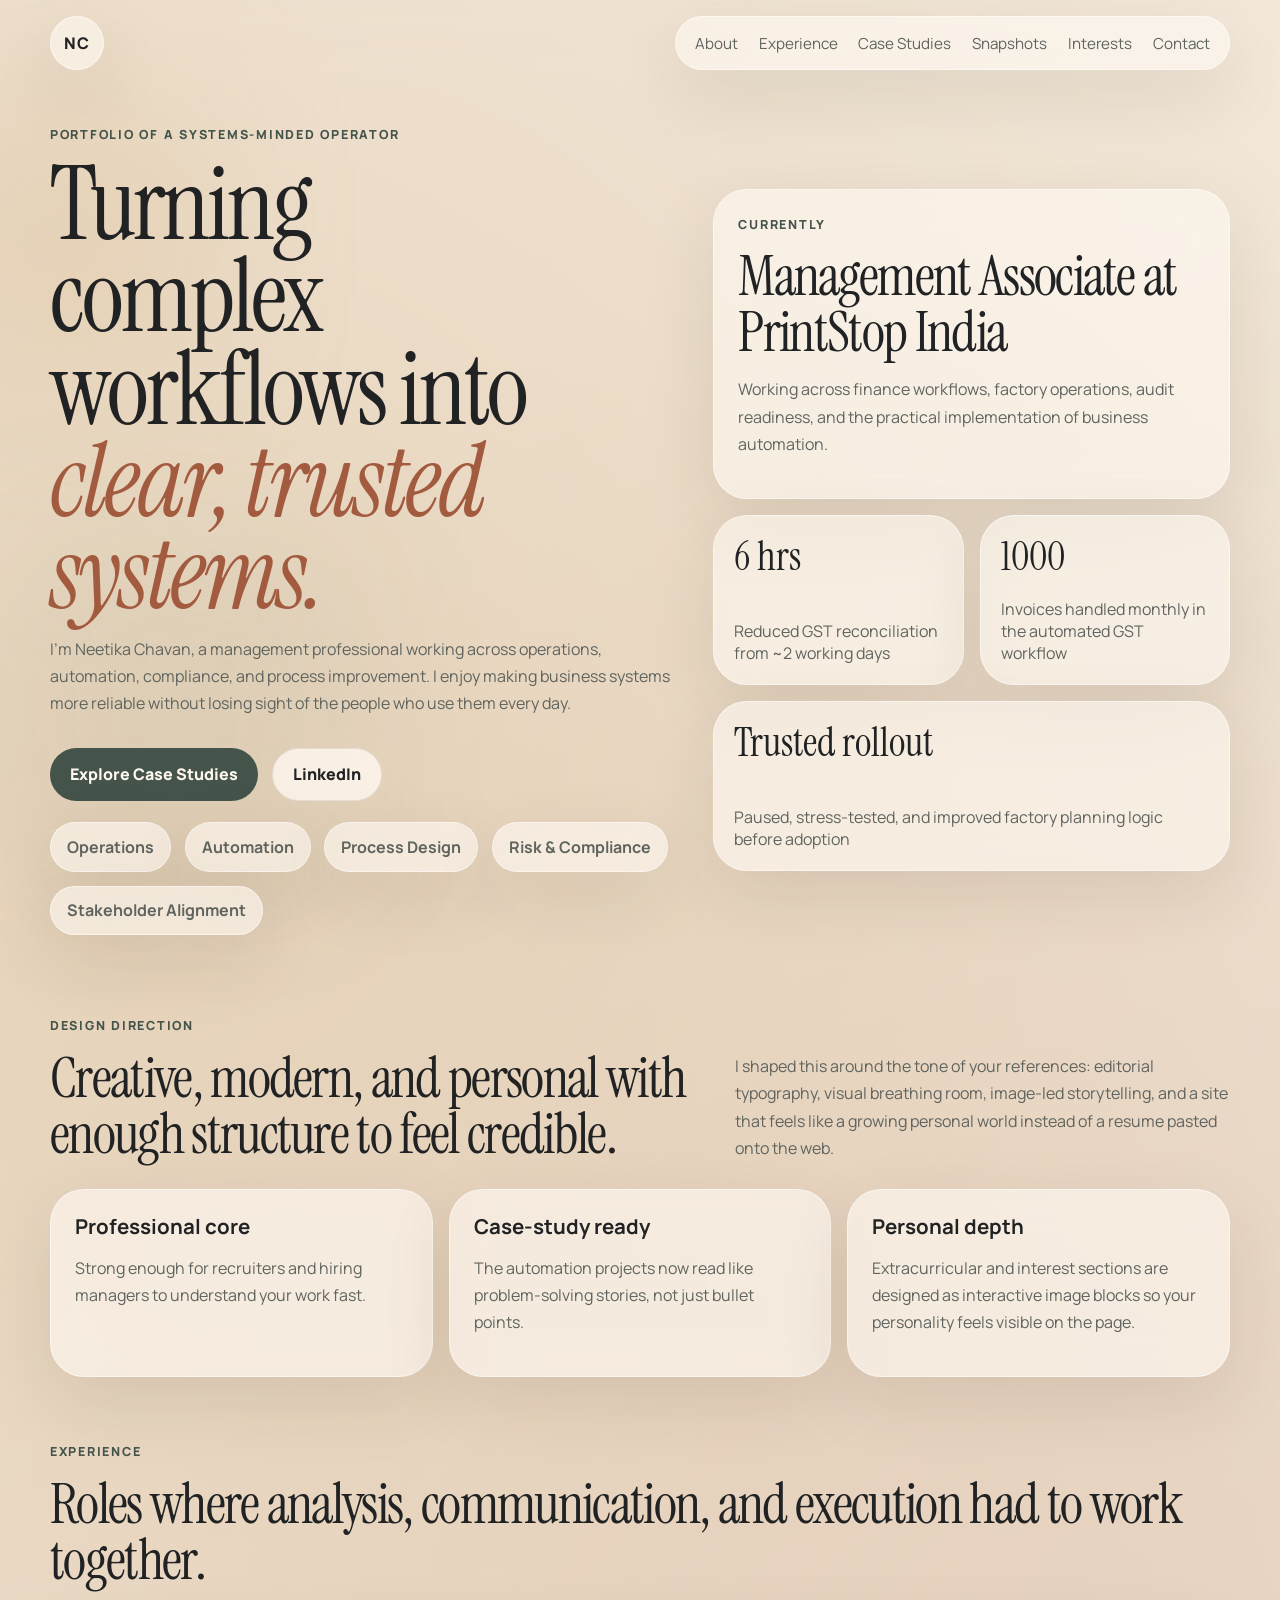
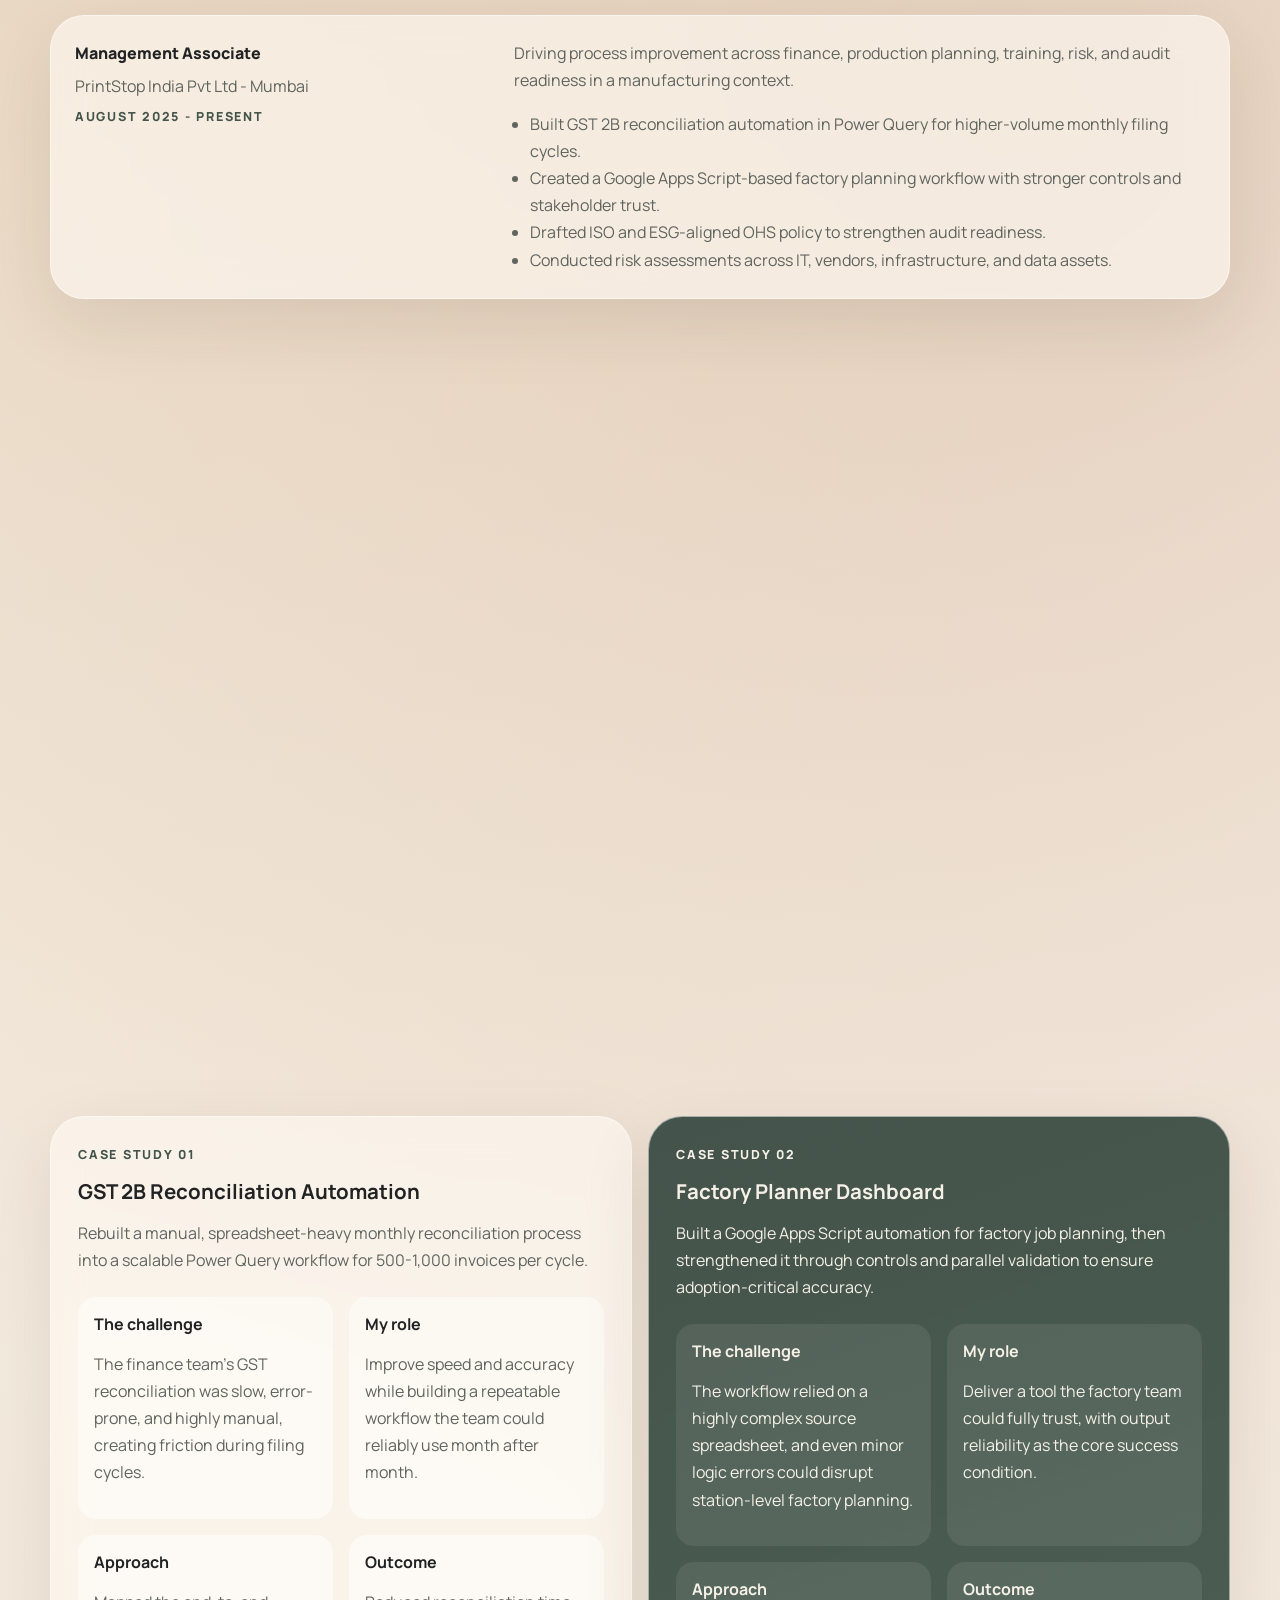
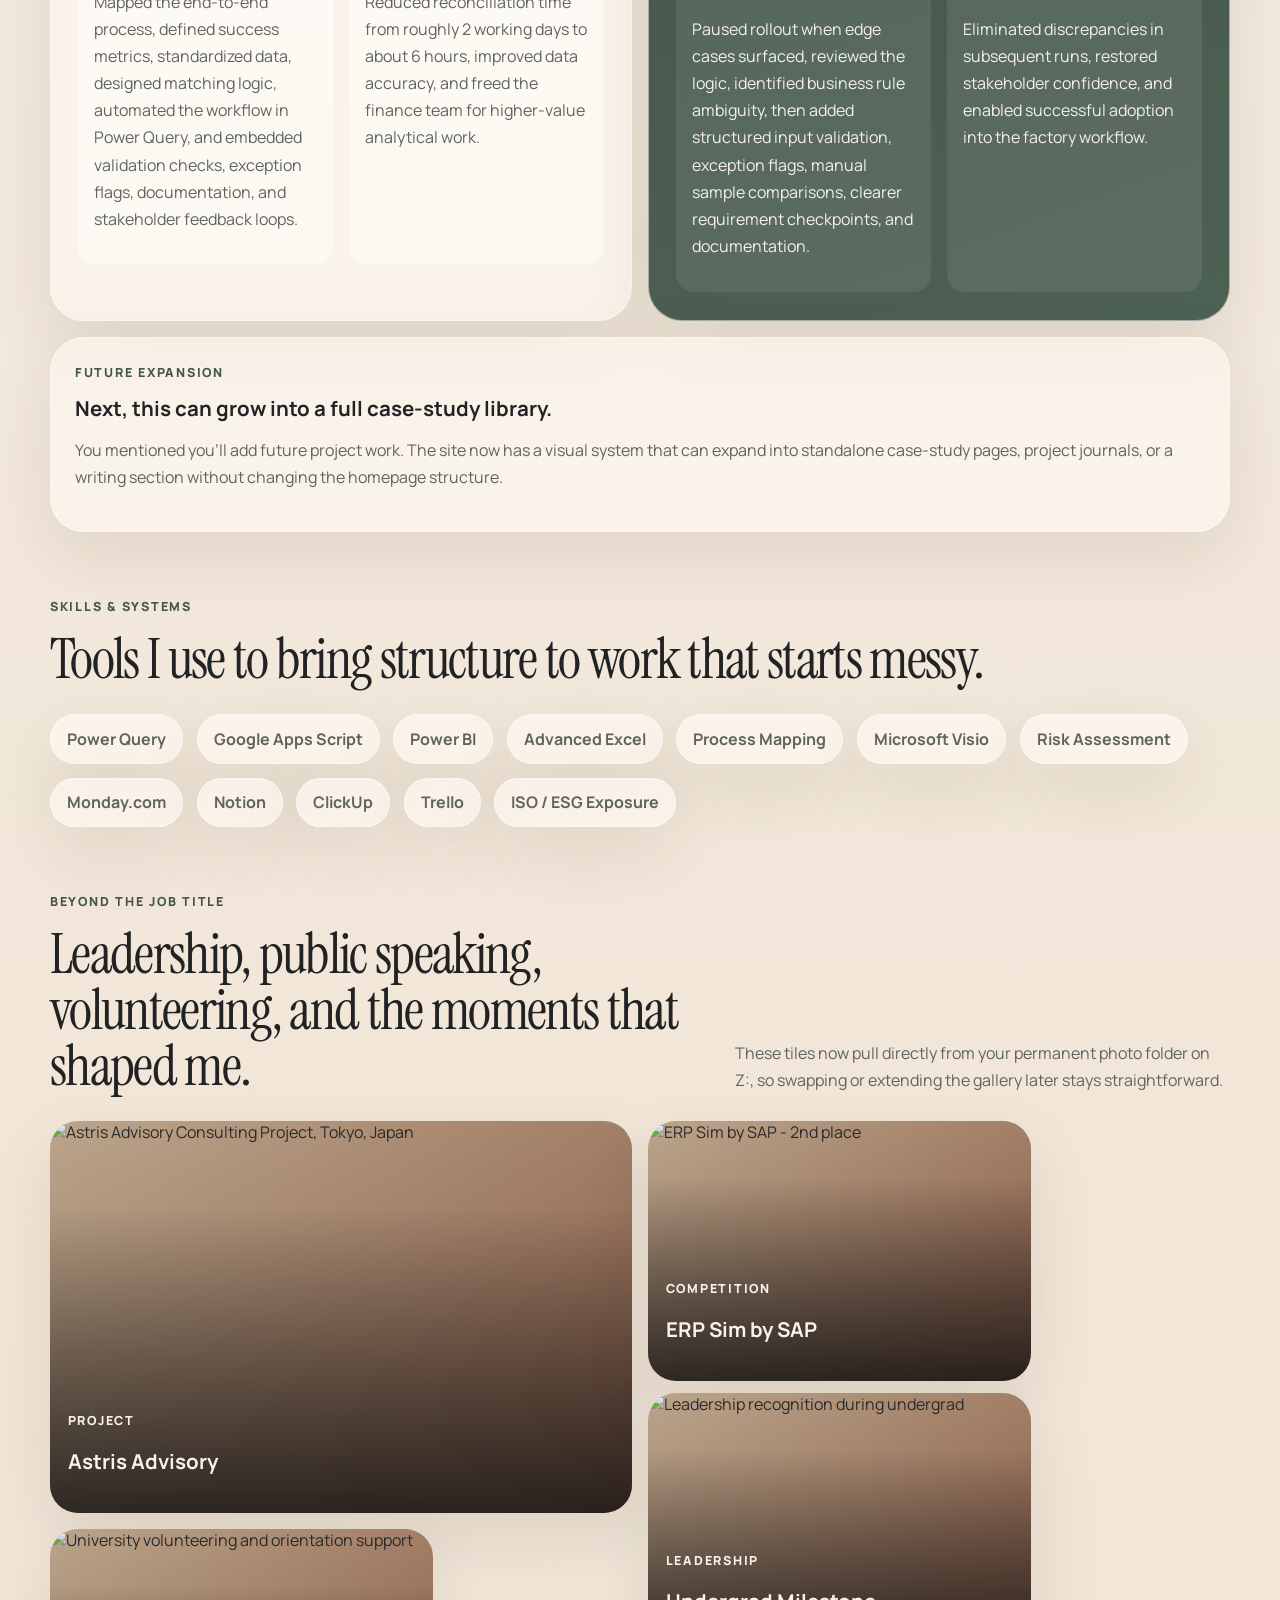
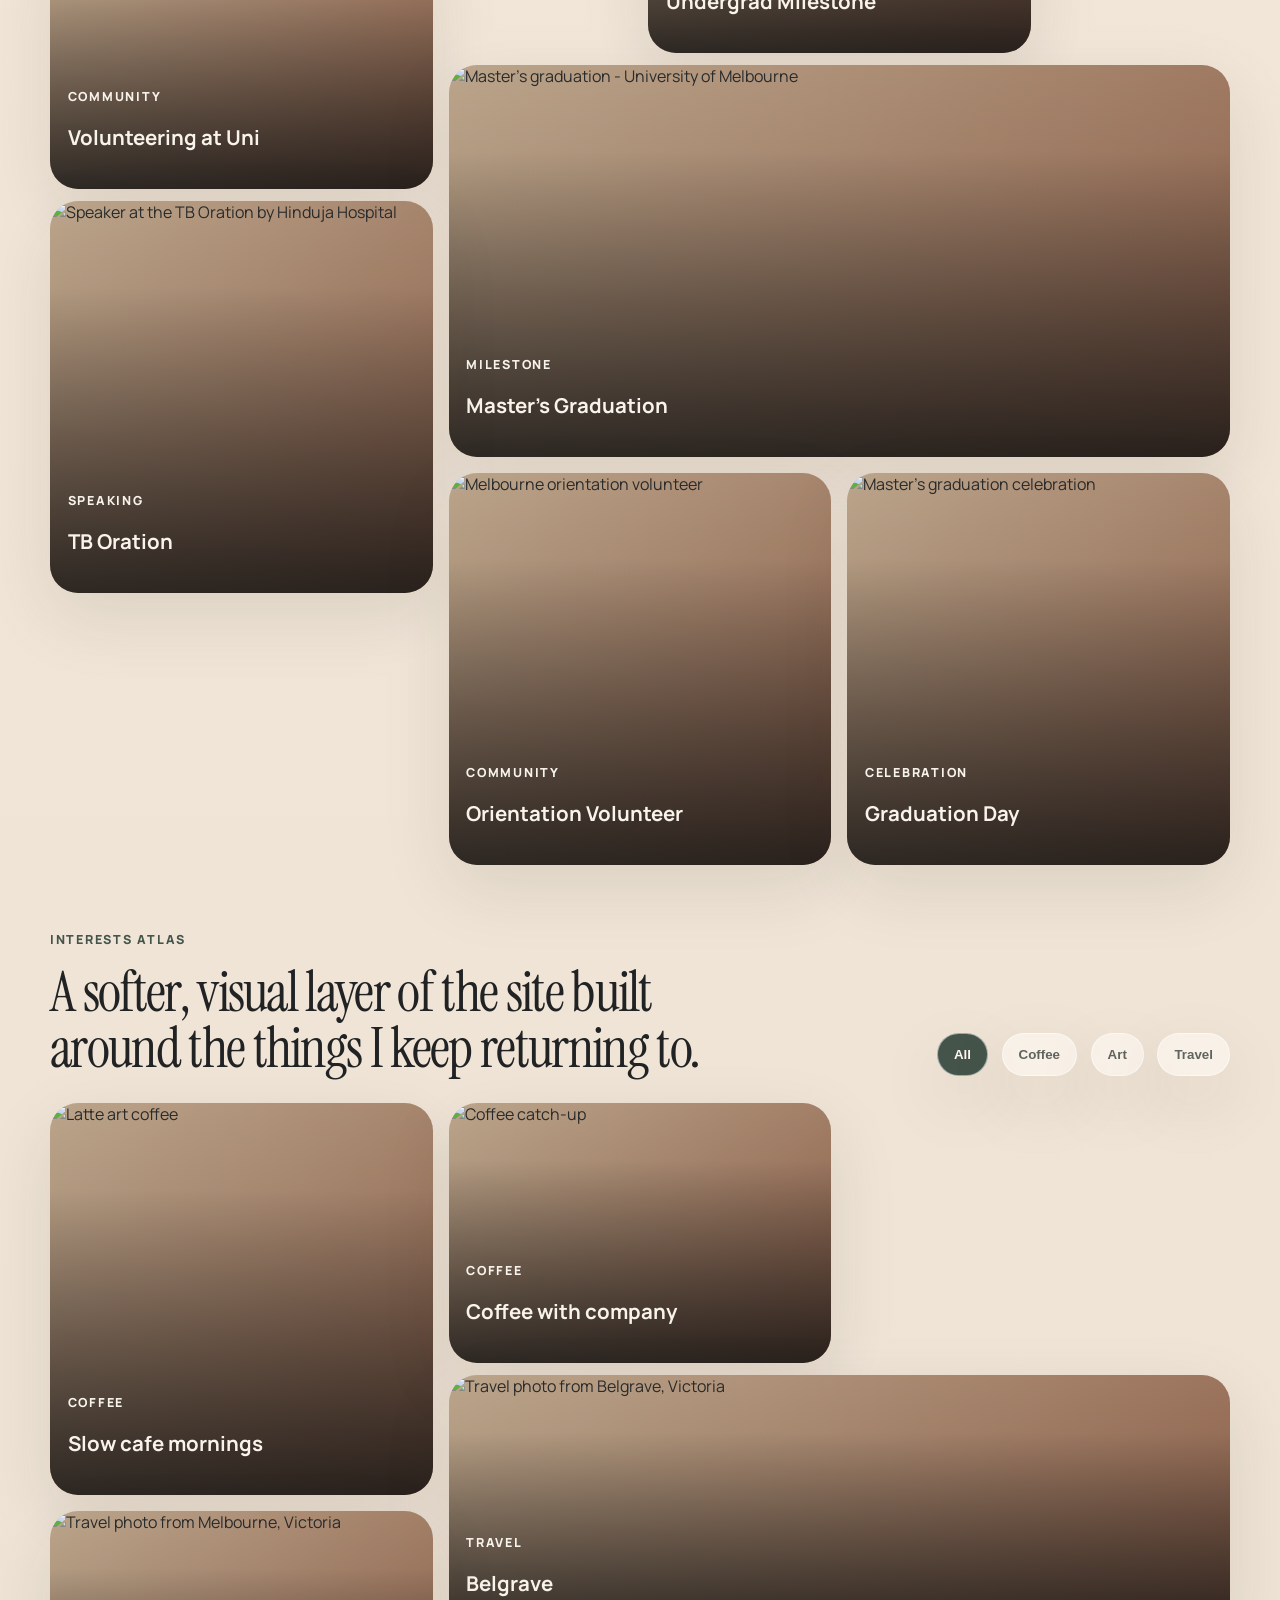
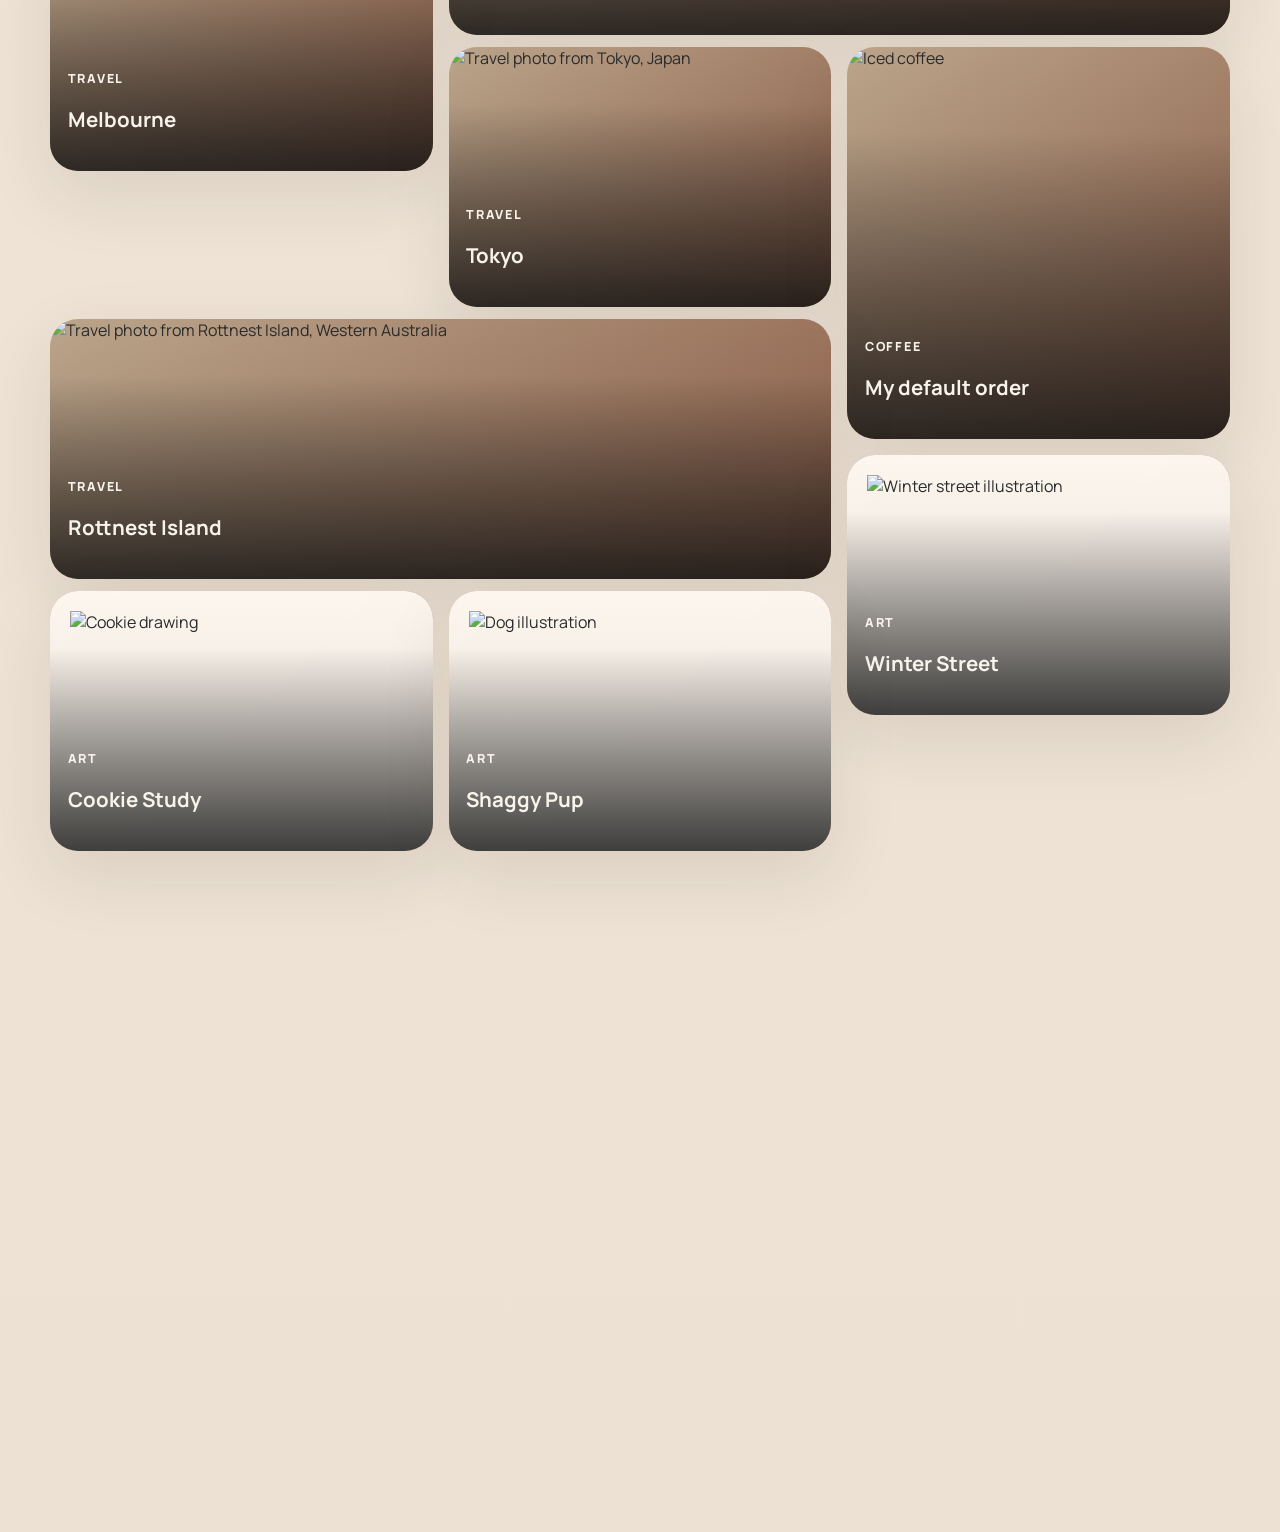
==== index.html @ 6a5cae1c "Initial portfolio website baseline" ====
<!DOCTYPE html>
<html lang="en">
  <head>
    <meta charset="UTF-8" />
    <meta name="viewport" content="width=device-width, initial-scale=1.0" />
    <title>Neetika Chavan | Operations, Automation & Creative Systems</title>
    <meta
      name="description"
      content="A personal portfolio for Neetika Chavan showcasing professional experience, automation case studies, leadership, and interests."
    />
    <link rel="preconnect" href="https://fonts.googleapis.com" />
    <link rel="preconnect" href="https://fonts.gstatic.com" crossorigin />
    <link
      href="https://fonts.googleapis.com/css2?family=Instrument+Serif:ital@0;1&family=Manrope:wght@400;500;600;700;800&display=swap"
      rel="stylesheet"
    />
    <link rel="stylesheet" href="styles.css" />
  </head>
  <body>
    <div class="noise"></div>
    <div class="orb orb-one"></div>
    <div class="orb orb-two"></div>
    <div class="page-shell">
      <header class="site-header">
        <a class="brand" href="#top" aria-label="Home">NC</a>
        <nav class="main-nav" aria-label="Main navigation">
          <a href="#about">About</a>
          <a href="#experience">Experience</a>
          <a href="#case-studies">Case Studies</a>
          <a href="#snapshots">Snapshots</a>
          <a href="#interests">Interests</a>
          <a href="#contact">Contact</a>
        </nav>
        <button class="nav-toggle" type="button" aria-expanded="false" aria-label="Toggle menu">
          <span></span>
          <span></span>
        </button>
      </header>

      <main id="top">
        <section class="hero">
          <div class="hero-copy">
            <p class="eyebrow">Portfolio of a systems-minded operator</p>
            <h1>Turning complex workflows into <span>clear, trusted systems.</span></h1>
            <p class="hero-text">
              I'm Neetika Chavan, a management professional working across operations,
              automation, compliance, and process improvement. I enjoy making business systems
              more reliable without losing sight of the people who use them every day.
            </p>
            <div class="hero-actions">
              <a class="button button-primary" href="#case-studies">Explore Case Studies</a>
              <a
                class="button button-secondary"
                href="https://www.linkedin.com/in/neetika-chavan/"
                target="_blank"
                rel="noreferrer"
                >LinkedIn</a
              >
            </div>
            <div class="hero-ribbon">
              <span>Operations</span>
              <span>Automation</span>
              <span>Process Design</span>
              <span>Risk &amp; Compliance</span>
              <span>Stakeholder Alignment</span>
            </div>
          </div>

          <aside class="hero-stack">
            <article class="glass-card statement-card tilt-card">
              <p class="card-label">Currently</p>
              <h2>Management Associate at PrintStop India</h2>
              <p>
                Working across finance workflows, factory operations, audit readiness, and the
                practical implementation of business automation.
              </p>
            </article>

            <div class="hero-metrics">
              <article class="glass-card metric-card">
                <span class="metric-value">6 hrs</span>
                <span class="metric-label">Reduced GST reconciliation from ~2 working days</span>
              </article>
              <article class="glass-card metric-card">
                <span class="metric-value">1000</span>
                <span class="metric-label">Invoices handled monthly in the automated GST workflow</span>
              </article>
              <article class="glass-card metric-card wide">
                <span class="metric-value">Trusted rollout</span>
                <span class="metric-label">Paused, stress-tested, and improved factory planning logic before adoption</span>
              </article>
            </div>
          </aside>
        </section>

        <section class="section intro-section" id="about">
          <div class="section-heading split-heading">
            <div>
              <p class="eyebrow">Design direction</p>
              <h2>Creative, modern, and personal with enough structure to feel credible.</h2>
            </div>
            <p class="section-note">
              I shaped this around the tone of your references: editorial typography, visual
              breathing room, image-led storytelling, and a site that feels like a growing
              personal world instead of a resume pasted onto the web.
            </p>
          </div>

          <div class="intro-grid">
            <article class="glass-card intro-card">
              <h3>Professional core</h3>
              <p>Strong enough for recruiters and hiring managers to understand your work fast.</p>
            </article>
            <article class="glass-card intro-card">
              <h3>Case-study ready</h3>
              <p>
                The automation projects now read like problem-solving stories, not just bullet
                points.
              </p>
            </article>
            <article class="glass-card intro-card">
              <h3>Personal depth</h3>
              <p>
                Extracurricular and interest sections are designed as interactive image blocks so
                your personality feels visible on the page.
              </p>
            </article>
          </div>
        </section>

        <section class="section experience-section" id="experience">
          <div class="section-heading">
            <p class="eyebrow">Experience</p>
            <h2>Roles where analysis, communication, and execution had to work together.</h2>
          </div>

          <div class="timeline">
            <article class="timeline-item glass-card reveal-card">
              <div class="timeline-meta">
                <p class="timeline-role">Management Associate</p>
                <p class="timeline-org">PrintStop India Pvt Ltd - Mumbai</p>
                <p class="timeline-date">August 2025 - Present</p>
              </div>
              <div class="timeline-content">
                <p>
                  Driving process improvement across finance, production planning, training, risk,
                  and audit readiness in a manufacturing context.
                </p>
                <ul>
                  <li>Built GST 2B reconciliation automation in Power Query for higher-volume monthly filing cycles.</li>
                  <li>Created a Google Apps Script-based factory planning workflow with stronger controls and stakeholder trust.</li>
                  <li>Drafted ISO and ESG-aligned OHS policy to strengthen audit readiness.</li>
                  <li>Conducted risk assessments across IT, vendors, infrastructure, and data assets.</li>
                </ul>
              </div>
            </article>

            <article class="timeline-item glass-card reveal-card">
              <div class="timeline-meta">
                <p class="timeline-role">Business Analyst</p>
                <p class="timeline-org">University of Melbourne - Melbourne</p>
                <p class="timeline-date">February 2024 - December 2024</p>
              </div>
              <div class="timeline-content">
                <p>
                  Worked on workflow standardization and digital coordination in an education
                  environment.
                </p>
                <ul>
                  <li>Led Monday.com implementation to improve cross-functional coordination.</li>
                  <li>Designed LMS onboarding modules to standardize compliance processes.</li>
                  <li>Mapped operational workflows to identify improvement opportunities.</li>
                </ul>
              </div>
            </article>

            <article class="timeline-item glass-card reveal-card">
              <div class="timeline-meta">
                <p class="timeline-role">Innovation Intern</p>
                <p class="timeline-org">RSM Australia - Melbourne</p>
                <p class="timeline-date">December 2023 - February 2024</p>
              </div>
              <div class="timeline-content">
                <p>
                  Evaluated internal innovation proposals and developed structured automation
                  recommendations for better execution potential.
                </p>
              </div>
            </article>

            <article class="timeline-item glass-card reveal-card">
              <div class="timeline-meta">
                <p class="timeline-role">Project Manager</p>
                <p class="timeline-org">Innovizia Technologies Pvt. Ltd. - Mumbai</p>
                <p class="timeline-date">January 2021 - October 2021</p>
              </div>
              <div class="timeline-content">
                <p>Led requirement gathering and roadmap planning across digital product work.</p>
                <ul>
                  <li>Designed UI wireframes for 7 websites and 5 mobile apps.</li>
                </ul>
              </div>
            </article>
          </div>
        </section>

        <section class="section case-study-section" id="case-studies">
          <div class="section-heading split-heading">
            <div>
              <p class="eyebrow">Featured case studies</p>
              <h2>End-to-end automation work with business context, controls, and outcomes.</h2>
            </div>
            <p class="section-note">
              These are written to emphasize not only the build, but also how you handled
              ambiguity, risk, and stakeholder confidence.
            </p>
          </div>

          <div class="case-study-grid">
            <article class="case-study primary glass-card tilt-card">
              <div class="case-study-top">
                <p class="card-label">Case Study 01</p>
                <h3>GST 2B Reconciliation Automation</h3>
                <p class="case-study-summary">
                  Rebuilt a manual, spreadsheet-heavy monthly reconciliation process into a
                  scalable Power Query workflow for 500-1,000 invoices per cycle.
                </p>
              </div>

              <div class="case-study-layout">
                <div>
                  <h4>The challenge</h4>
                  <p>
                    The finance team's GST reconciliation was slow, error-prone, and highly manual,
                    creating friction during filing cycles.
                  </p>
                </div>
                <div>
                  <h4>My role</h4>
                  <p>
                    Improve speed and accuracy while building a repeatable workflow the team could
                    reliably use month after month.
                  </p>
                </div>
                <div>
                  <h4>Approach</h4>
                  <p>
                    Mapped the end-to-end process, defined success metrics, standardized data,
                    designed matching logic, automated the workflow in Power Query, and embedded
                    validation checks, exception flags, documentation, and stakeholder feedback
                    loops.
                  </p>
                </div>
                <div>
                  <h4>Outcome</h4>
                  <p>
                    Reduced reconciliation time from roughly 2 working days to about 6 hours,
                    improved data accuracy, and freed the finance team for higher-value analytical
                    work.
                  </p>
                </div>
              </div>
            </article>

            <article class="case-study accent glass-card tilt-card">
              <div class="case-study-top">
                <p class="card-label">Case Study 02</p>
                <h3>Factory Planner Dashboard</h3>
                <p class="case-study-summary">
                  Built a Google Apps Script automation for factory job planning, then strengthened
                  it through controls and parallel validation to ensure adoption-critical accuracy.
                </p>
              </div>

              <div class="case-study-layout">
                <div>
                  <h4>The challenge</h4>
                  <p>
                    The workflow relied on a highly complex source spreadsheet, and even minor logic
                    errors could disrupt station-level factory planning.
                  </p>
                </div>
                <div>
                  <h4>My role</h4>
                  <p>
                    Deliver a tool the factory team could fully trust, with output reliability as
                    the core success condition.
                  </p>
                </div>
                <div>
                  <h4>Approach</h4>
                  <p>
                    Paused rollout when edge cases surfaced, reviewed the logic, identified business
                    rule ambiguity, then added structured input validation, exception flags, manual
                    sample comparisons, clearer requirement checkpoints, and documentation.
                  </p>
                </div>
                <div>
                  <h4>Outcome</h4>
                  <p>
                    Eliminated discrepancies in subsequent runs, restored stakeholder confidence, and
                    enabled successful adoption into the factory workflow.
                  </p>
                </div>
              </div>
            </article>
          </div>

          <div class="future-build glass-card">
            <p class="eyebrow">Future expansion</p>
            <h3>Next, this can grow into a full case-study library.</h3>
            <p>
              You mentioned you'll add future project work. The site now has a visual system that
              can expand into standalone case-study pages, project journals, or a writing section
              without changing the homepage structure.
            </p>
          </div>
        </section>

        <section class="section skills-section">
          <div class="section-heading">
            <p class="eyebrow">Skills &amp; systems</p>
            <h2>Tools I use to bring structure to work that starts messy.</h2>
          </div>
          <div class="chips">
            <span>Power Query</span>
            <span>Google Apps Script</span>
            <span>Power BI</span>
            <span>Advanced Excel</span>
            <span>Process Mapping</span>
            <span>Microsoft Visio</span>
            <span>Risk Assessment</span>
            <span>Monday.com</span>
            <span>Notion</span>
            <span>ClickUp</span>
            <span>Trello</span>
            <span>ISO / ESG Exposure</span>
          </div>
        </section>

        <section class="section snapshots-section" id="snapshots">
          <div class="section-heading split-heading">
            <div>
              <p class="eyebrow">Beyond the job title</p>
              <h2>Leadership, public speaking, volunteering, and the moments that shaped me.</h2>
            </div>
            <p class="section-note">
              These tiles now pull directly from your permanent photo folder on Z:, so swapping or
              extending the gallery later stays straightforward.
            </p>
          </div>

          <div class="gallery-grid achievement-gallery">
            <article class="gallery-card large has-photo">
              <img class="gallery-image" src="file:///Z:/Personal%20website%20photos/Achievement%201.jpg" alt="Astris Advisory Consulting Project, Tokyo, Japan" loading="lazy" />
              <div class="gallery-inner">
                <div class="gallery-copy">
                  <p class="gallery-tag">Project</p>
                  <h3>Astris Advisory</h3>
                </div>
                <p class="gallery-hover">Astris Advisory Consulting Project<br />Tokyo, Japan</p>
              </div>
            </article>
            <article class="gallery-card has-photo">
              <img class="gallery-image" src="file:///Z:/Personal%20website%20photos/Achievement%202.jpg" alt="ERP Sim by SAP - 2nd place" loading="lazy" />
              <div class="gallery-inner">
                <div class="gallery-copy">
                  <p class="gallery-tag">Competition</p>
                  <h3>ERP Sim by SAP</h3>
                </div>
                <p class="gallery-hover">ERP Sim by SAP - 2nd place</p>
              </div>
            </article>
            <article class="gallery-card has-photo">
              <img class="gallery-image" src="file:///Z:/Personal%20website%20photos/Achievement%203.jpg" alt="Leadership recognition during undergrad" loading="lazy" />
              <div class="gallery-inner">
                <div class="gallery-copy">
                  <p class="gallery-tag">Leadership</p>
                  <h3>Undergrad Milestone</h3>
                </div>
                <p class="gallery-hover">Leadership recognition during undergrad</p>
              </div>
            </article>
            <article class="gallery-card has-photo">
              <img class="gallery-image" src="file:///Z:/Personal%20website%20photos/Volunteering%201.jpg" alt="University volunteering and orientation support" loading="lazy" />
              <div class="gallery-inner">
                <div class="gallery-copy">
                  <p class="gallery-tag">Community</p>
                  <h3>Volunteering at Uni</h3>
                </div>
                <p class="gallery-hover">University volunteering and orientation support</p>
              </div>
            </article>
            <article class="gallery-card wide portrait has-photo">
              <img class="gallery-image" src="file:///Z:/Personal%20website%20photos/Achievement%205.jpg" alt="Master's graduation - University of Melbourne" loading="lazy" />
              <div class="gallery-inner">
                <div class="gallery-copy">
                  <p class="gallery-tag">Milestone</p>
                  <h3>Master's Graduation</h3>
                </div>
                <p class="gallery-hover">Master's graduation - University of Melbourne</p>
              </div>
            </article>
            <article class="gallery-card portrait has-photo">
              <img class="gallery-image" src="file:///Z:/Personal%20website%20photos/Achievement%207.jpg" alt="Speaker at the TB Oration by Hinduja Hospital" loading="lazy" />
              <div class="gallery-inner">
                <div class="gallery-copy">
                  <p class="gallery-tag">Speaking</p>
                  <h3>TB Oration</h3>
                </div>
                <p class="gallery-hover">Speaker at the TB Oration by Hinduja Hospital</p>
              </div>
            </article>
            <article class="gallery-card portrait has-photo">
              <img class="gallery-image" src="file:///Z:/Personal%20website%20photos/Volunteering%202.jpg" alt="Melbourne orientation volunteer" loading="lazy" />
              <div class="gallery-inner">
                <div class="gallery-copy">
                  <p class="gallery-tag">Community</p>
                  <h3>Orientation Volunteer</h3>
                </div>
                <p class="gallery-hover">Helping new students feel welcome on campus</p>
              </div>
            </article>
            <article class="gallery-card portrait has-photo">
              <img class="gallery-image" src="file:///Z:/Personal%20website%20photos/Achievement%206.jpg" alt="Master's graduation celebration" loading="lazy" />
              <div class="gallery-inner">
                <div class="gallery-copy">
                  <p class="gallery-tag">Celebration</p>
                  <h3>Graduation Day</h3>
                </div>
                <p class="gallery-hover">Master's graduation celebration</p>
              </div>
            </article>
          </div>
        </section>

        <section class="section interests-section" id="interests">
          <div class="section-heading split-heading">
            <div>
              <p class="eyebrow">Interests atlas</p>
              <h2>A softer, visual layer of the site built around the things I keep returning to.</h2>
            </div>
            <div class="filter-wrap">
              <button class="filter-button is-active" type="button" data-filter="all">All</button>
              <button class="filter-button" type="button" data-filter="coffee">Coffee</button>
              <button class="filter-button" type="button" data-filter="art">Art</button>
              <button class="filter-button" type="button" data-filter="travel">Travel</button>
            </div>
          </div>

          <div class="gallery-grid interests-gallery">
            <article class="gallery-card tall has-photo" data-category="coffee">
              <img class="gallery-image" src="file:///Z:/Personal%20website%20photos/Coffee%201.jpg" alt="Latte art coffee" loading="lazy" />
              <div class="gallery-inner">
                <div class="gallery-copy">
                  <p class="gallery-tag">Coffee</p>
                  <h3>Slow cafe mornings</h3>
                </div>
                <p class="gallery-hover">A well-made cup can reset an entire day.</p>
              </div>
            </article>
            <article class="gallery-card has-photo" data-category="coffee">
              <img class="gallery-image" src="file:///Z:/Personal%20website%20photos/Coffee%202.jpg" alt="Coffee catch-up" loading="lazy" />
              <div class="gallery-inner">
                <div class="gallery-copy">
                  <p class="gallery-tag">Coffee</p>
                  <h3>Coffee with company</h3>
                </div>
                <p class="gallery-hover">Coffee dates are one of my favorite ways to catch up.</p>
              </div>
            </article>
            <article class="gallery-card wide has-photo" data-category="travel">
              <img class="gallery-image" src="file:///Z:/Personal%20website%20photos/Travel%201.jpg" alt="Travel photo from Belgrave, Victoria" loading="lazy" />
              <div class="gallery-inner">
                <div class="gallery-copy">
                  <p class="gallery-tag">Travel</p>
                  <h3>Belgrave</h3>
                </div>
                <p class="gallery-hover">Belgrave, Victoria</p>
              </div>
            </article>
            <article class="gallery-card has-photo" data-category="travel">
              <img class="gallery-image" src="file:///Z:/Personal%20website%20photos/Travel%202.jpg" alt="Travel photo from Melbourne, Victoria" loading="lazy" />
              <div class="gallery-inner">
                <div class="gallery-copy">
                  <p class="gallery-tag">Travel</p>
                  <h3>Melbourne</h3>
                </div>
                <p class="gallery-hover">Melbourne, Victoria</p>
              </div>
            </article>
            <article class="gallery-card has-photo" data-category="travel">
              <img class="gallery-image" src="file:///Z:/Personal%20website%20photos/Travel%203.jpg" alt="Travel photo from Tokyo, Japan" loading="lazy" />
              <div class="gallery-inner">
                <div class="gallery-copy">
                  <p class="gallery-tag">Travel</p>
                  <h3>Tokyo</h3>
                </div>
                <p class="gallery-hover">Tokyo, Japan</p>
              </div>
            </article>
            <article class="gallery-card portrait has-photo" data-category="coffee">
              <img class="gallery-image" src="file:///Z:/Personal%20website%20photos/Coffee%203.jpg" alt="Iced coffee" loading="lazy" />
              <div class="gallery-inner">
                <div class="gallery-copy">
                  <p class="gallery-tag">Coffee</p>
                  <h3>My default order</h3>
                </div>
                <p class="gallery-hover">Usually iced, usually in hand.</p>
              </div>
            </article>
            <article class="gallery-card wide has-photo" data-category="travel">
              <img class="gallery-image" src="file:///Z:/Personal%20website%20photos/Travel%204.jpg" alt="Travel photo from Rottnest Island, Western Australia" loading="lazy" />
              <div class="gallery-inner">
                <div class="gallery-copy">
                  <p class="gallery-tag">Travel</p>
                  <h3>Rottnest Island</h3>
                </div>
                <p class="gallery-hover">Rottnest Island, Western Australia</p>
              </div>
            </article>
            <article class="gallery-card has-photo" data-category="art">
              <img class="gallery-image contain" src="file:///Z:/Personal%20website%20photos/Art%201.png" alt="Winter street illustration" loading="lazy" />
              <div class="gallery-inner">
                <div class="gallery-copy">
                  <p class="gallery-tag">Art</p>
                  <h3>Winter Street</h3>
                </div>
                <p class="gallery-hover">A cozy street scene from my sketching practice.</p>
              </div>
            </article>
            <article class="gallery-card has-photo" data-category="art">
              <img class="gallery-image contain" src="file:///Z:/Personal%20website%20photos/Art%202.png" alt="Cookie drawing" loading="lazy" />
              <div class="gallery-inner">
                <div class="gallery-copy">
                  <p class="gallery-tag">Art</p>
                  <h3>Cookie Study</h3>
                </div>
                <p class="gallery-hover">A playful drawing built from simple shapes and texture.</p>
              </div>
            </article>
            <article class="gallery-card has-photo" data-category="art">
              <img class="gallery-image contain" src="file:///Z:/Personal%20website%20photos/Art%203.png" alt="Dog illustration" loading="lazy" />
              <div class="gallery-inner">
                <div class="gallery-copy">
                  <p class="gallery-tag">Art</p>
                  <h3>Shaggy Pup</h3>
                </div>
                <p class="gallery-hover">One of my more expressive character-style drawings.</p>
              </div>
            </article>
            <article class="gallery-card wide has-photo" data-category="art">
              <img class="gallery-image contain" src="file:///Z:/Personal%20website%20photos/Art%204.png" alt="Coral illustration" loading="lazy" />
              <div class="gallery-inner">
                <div class="gallery-copy">
                  <p class="gallery-tag">Art</p>
                  <h3>Coral Forms</h3>
                </div>
                <p class="gallery-hover">Color, texture, and organic forms I enjoyed illustrating.</p>
              </div>
            </article>
          </div>
        </section>

        <section class="section contact-section" id="contact">
          <div class="contact-card glass-card">
            <div>
              <p class="eyebrow">Contact</p>
              <h2>Open to work and conversations around operations, automation, and business problem solving.</h2>
            </div>
            <div class="contact-details">
              <a href="mailto:work.neetika@gmail.com">work.neetika@gmail.com</a>
              <a href="https://www.linkedin.com/in/neetika-chavan/" target="_blank" rel="noreferrer">linkedin.com/in/neetika-chavan</a>
              <p>Mumbai, India</p>
            </div>
          </div>
        </section>
      </main>
    </div>

    <script src="script.js"></script>
  </body>
</html>
---- styles.css ----
:root {
  --bg: #f3ede2;
  --bg-deep: #e7ddcf;
  --surface: rgba(255, 250, 244, 0.6);
  --surface-strong: rgba(255, 248, 240, 0.82);
  --ink: #202223;
  --muted: #5f645f;
  --line: rgba(32, 34, 35, 0.09);
  --olive: #44544b;
  --moss: #617564;
  --rust: #a35b3f;
  --sand: #d1ad7d;
  --cream: #fff8ef;
  --shadow: 0 24px 70px rgba(52, 37, 22, 0.1);
  --radius-xl: 34px;
  --radius-lg: 26px;
  --radius-md: 18px;
  --radius-pill: 999px;
  --max-width: 1180px;
}

*,
*::before,
*::after {
  box-sizing: border-box;
}

html {
  scroll-behavior: smooth;
}

body {
  margin: 0;
  color: var(--ink);
  font-family: "Manrope", sans-serif;
  background:
    radial-gradient(circle at 10% 10%, rgba(209, 173, 125, 0.42), transparent 30%),
    radial-gradient(circle at 85% 22%, rgba(163, 91, 63, 0.14), transparent 24%),
    linear-gradient(180deg, #f8f2ea 0%, #f1e6d8 55%, #ece1d3 100%);
  min-height: 100vh;
  overflow-x: hidden;
}

body.menu-open {
  overflow: hidden;
}

a {
  color: inherit;
  text-decoration: none;
}

p,
li {
  color: var(--muted);
  line-height: 1.7;
}

.noise,
.orb {
  position: fixed;
  inset: 0;
  pointer-events: none;
}

.noise {
  opacity: 0.08;
  background-image:
    linear-gradient(transparent 0, rgba(255, 255, 255, 0.35) 50%, transparent 100%),
    radial-gradient(rgba(68, 84, 75, 0.25) 0.7px, transparent 0.7px);
  background-size: 100% 100%, 12px 12px;
  mix-blend-mode: multiply;
}

.orb {
  filter: blur(80px);
  opacity: 0.35;
}

.orb-one {
  width: 280px;
  height: 280px;
  background: rgba(209, 173, 125, 0.6);
  top: 10%;
  left: -80px;
}

.orb-two {
  width: 360px;
  height: 360px;
  background: rgba(97, 117, 100, 0.18);
  top: 58%;
  right: -120px;
}

.page-shell {
  width: min(calc(100% - 2rem), var(--max-width));
  margin: 0 auto;
  padding-bottom: 4rem;
  position: relative;
  z-index: 1;
}

.site-header {
  position: sticky;
  top: 0;
  z-index: 20;
  display: flex;
  align-items: center;
  justify-content: space-between;
  gap: 1rem;
  padding: 1rem 0;
  backdrop-filter: blur(14px);
}

.brand,
.main-nav,
.nav-toggle,
.glass-card,
.filter-button,
.hero-ribbon span,
.chips span {
  border: 1px solid rgba(255, 255, 255, 0.5);
  background: var(--surface);
  backdrop-filter: blur(18px);
  box-shadow: var(--shadow);
}

.brand {
  width: 54px;
  height: 54px;
  display: grid;
  place-items: center;
  border-radius: 50%;
  font-weight: 800;
  letter-spacing: 0.08em;
}

.main-nav {
  display: flex;
  align-items: center;
  gap: 1.3rem;
  padding: 0.95rem 1.2rem;
  border-radius: var(--radius-pill);
}

.main-nav a {
  font-size: 0.95rem;
  color: var(--muted);
}

.nav-toggle {
  display: none;
  width: 54px;
  height: 54px;
  border-radius: 50%;
  cursor: pointer;
  padding: 0;
}

.nav-toggle span {
  display: block;
  width: 18px;
  height: 2px;
  margin: 4px auto;
  background: var(--ink);
  transition: transform 0.25s ease, opacity 0.25s ease;
}

.hero {
  display: grid;
  grid-template-columns: 1.1fr 0.9fr;
  align-items: center;
  gap: 2rem;
  min-height: calc(100vh - 88px);
  padding: 2.4rem 0 1rem;
}

.eyebrow,
.card-label,
.timeline-date,
.gallery-tag {
  margin: 0 0 0.85rem;
  font-size: 0.78rem;
  text-transform: uppercase;
  letter-spacing: 0.14em;
  font-weight: 800;
  color: var(--olive);
}

h1,
h2,
h3,
h4 {
  margin: 0;
  color: var(--ink);
}

h1,
h2 {
  font-family: "Instrument Serif", serif;
  font-weight: 400;
  letter-spacing: -0.03em;
}

h1 {
  max-width: 11ch;
  font-size: clamp(3.4rem, 8vw, 6.9rem);
  line-height: 0.9;
}

h1 span {
  display: inline-block;
  color: var(--rust);
  font-style: italic;
}

h2 {
  font-size: clamp(2.1rem, 4.4vw, 3.5rem);
  line-height: 1;
}

h3 {
  font-size: 1.28rem;
  line-height: 1.2;
  margin-bottom: 0.7rem;
}

h4 {
  margin-bottom: 0.45rem;
  font-size: 1rem;
}

.hero-text,
.section-note {
  max-width: 62ch;
}

.hero-actions,
.hero-ribbon,
.chips,
.filter-wrap {
  display: flex;
  flex-wrap: wrap;
  gap: 0.85rem;
}

.hero-actions {
  margin-top: 1.9rem;
}

.button {
  display: inline-flex;
  align-items: center;
  justify-content: center;
  min-height: 52px;
  padding: 0.9rem 1.25rem;
  border-radius: var(--radius-pill);
  font-weight: 800;
  transition: transform 0.2s ease, box-shadow 0.2s ease;
}

.button:hover {
  transform: translateY(-2px);
}

.button-primary {
  background: var(--olive);
  color: var(--cream);
}

.button-secondary {
  background: rgba(255, 248, 240, 0.8);
  border: 1px solid var(--line);
}

.hero-ribbon {
  margin-top: 1.35rem;
}

.hero-ribbon span,
.chips span,
.filter-button {
  padding: 0.8rem 1rem;
  border-radius: var(--radius-pill);
  font-weight: 700;
  color: var(--muted);
}

.hero-stack,
.hero-metrics,
.intro-grid,
.timeline,
.case-study-grid,
.gallery-grid {
  display: grid;
  gap: 1rem;
}

.glass-card {
  border-radius: var(--radius-xl);
}

.statement-card,
.intro-card,
.timeline-item,
.future-build,
.contact-card {
  padding: 1.5rem;
}

.hero-metrics {
  grid-template-columns: repeat(2, minmax(0, 1fr));
}

.metric-card {
  min-height: 170px;
  padding: 1.25rem;
  display: flex;
  flex-direction: column;
  justify-content: space-between;
}

.metric-card.wide {
  grid-column: 1 / -1;
}

.metric-value {
  font-family: "Instrument Serif", serif;
  font-size: 2.5rem;
  line-height: 1;
}

.metric-label {
  color: var(--muted);
}

.section {
  padding-top: 4rem;
}

.section-heading {
  margin-bottom: 1.7rem;
}

.split-heading {
  display: grid;
  grid-template-columns: 1fr 0.75fr;
  align-items: end;
  gap: 1.5rem;
}

.section-note {
  margin: 0;
}

.intro-grid {
  grid-template-columns: repeat(3, minmax(0, 1fr));
}

.timeline-item {
  display: grid;
  grid-template-columns: 0.6fr 1fr;
  gap: 1.5rem;
}

.timeline-role {
  margin: 0;
  font-weight: 800;
  color: var(--ink);
}

.timeline-org {
  margin: 0.35rem 0;
}

.timeline-content p {
  margin-top: 0;
}

.timeline-content ul {
  margin: 0;
  padding-left: 1rem;
}

.case-study-grid {
  grid-template-columns: repeat(2, minmax(0, 1fr));
}

.case-study {
  padding: 1.7rem;
  position: relative;
  overflow: hidden;
}

.case-study::before {
  content: "";
  position: absolute;
  inset: auto -10% -35% auto;
  width: 220px;
  height: 220px;
  border-radius: 50%;
  background: radial-gradient(circle, rgba(209, 173, 125, 0.25), transparent 68%);
}

.case-study.accent {
  background:
    linear-gradient(160deg, rgba(68, 84, 75, 0.96), rgba(77, 96, 84, 0.94)),
    rgba(68, 84, 75, 0.96);
}

.case-study.accent,
.case-study.accent p,
.case-study.accent h3,
.case-study.accent h4,
.case-study.accent .card-label {
  color: #f6f1e7;
}

.case-study-top {
  position: relative;
  z-index: 1;
}

.case-study-summary {
  font-size: 1rem;
}

.case-study-layout {
  position: relative;
  z-index: 1;
  display: grid;
  grid-template-columns: repeat(2, minmax(0, 1fr));
  gap: 1rem;
  margin-top: 1.4rem;
}

.case-study-layout > div {
  padding: 1rem;
  border-radius: var(--radius-md);
  background: rgba(255, 255, 255, 0.08);
}

.case-study.primary .case-study-layout > div {
  background: rgba(255, 255, 255, 0.45);
}

.future-build {
  margin-top: 1rem;
}

.chips span {
  background: rgba(255, 248, 240, 0.72);
}

.gallery-grid {
  grid-template-columns: repeat(12, minmax(0, 1fr));
  grid-auto-rows: 120px;
}

.gallery-card {
  position: relative;
  overflow: hidden;
  border-radius: 28px;
  min-height: 260px;
  grid-column: span 4;
  grid-row: span 2;
  padding: 1.1rem;
  isolation: isolate;
  box-shadow: var(--shadow);
  transform: translateZ(0);
  transition: transform 0.28s ease, box-shadow 0.28s ease, opacity 0.28s ease;
}

.gallery-card::before,
.gallery-card::after {
  content: "";
  position: absolute;
  inset: 0;
}

.gallery-card::before {
  background:
    linear-gradient(180deg, rgba(20, 20, 20, 0.05) 0%, rgba(20, 20, 20, 0.45) 100%),
    var(--gallery-bg, linear-gradient(135deg, #b8a186, #8e5f48));
  z-index: -2;
  transition: transform 0.35s ease;
}

.gallery-card::after {
  background: linear-gradient(180deg, transparent 22%, rgba(17, 18, 18, 0.78) 100%);
  z-index: -1;
}

.gallery-card:hover {
  transform: translateY(-6px);
}

.gallery-card:hover::before {
  transform: scale(1.04);
}

.gallery-card.large {
  grid-column: span 6;
  grid-row: span 3;
}

.gallery-card.wide {
  grid-column: span 8;
}

.gallery-card.tall {
  grid-row: span 3;
}

.gallery-card.portrait {
  grid-row: span 3;
}

.gallery-inner {
  height: 100%;
  display: flex;
  flex-direction: column;
  justify-content: flex-end;
  gap: 0.7rem;
  color: #f8f3eb;
}

.gallery-inner p,
.gallery-inner h3 {
  color: inherit;
}

.gallery-card::selection {
  background: transparent;
}

.gallery-copy {
  display: grid;
  gap: 0.25rem;
  transition: transform 0.25s ease;
}

.gallery-hover {
  margin: 0;
  max-height: 0;
  overflow: hidden;
  color: #f7f2ea;
  font-size: 0.95rem;
  line-height: 1.55;
  opacity: 0;
  transform: translateY(10px);
  transition: max-height 0.28s ease, opacity 0.25s ease, transform 0.25s ease;
}

.gallery-card:hover .gallery-hover,
.gallery-card:focus-within .gallery-hover {
  max-height: 5.5rem;
  opacity: 1;
  transform: translateY(0);
}

.gallery-card:hover .gallery-copy,
.gallery-card:focus-within .gallery-copy {
  transform: translateY(-0.25rem);
}

.filter-wrap {
  justify-content: flex-end;
  align-items: center;
}

.filter-button {
  cursor: pointer;
  color: var(--muted);
}

.filter-button.is-active {
  background: var(--olive);
  color: var(--cream);
}

.gallery-card.is-hidden {
  opacity: 0.18;
  transform: scale(0.97);
}

.contact-card {
  display: grid;
  grid-template-columns: 1.1fr 0.9fr;
  gap: 1rem;
  margin-bottom: 2rem;
}

.contact-details {
  display: grid;
  align-content: center;
  gap: 0.55rem;
  justify-items: start;
}

.contact-details a {
  font-weight: 800;
}

.reveal {
  opacity: 0;
  transform: translateY(30px);
  transition: opacity 0.8s ease, transform 0.8s ease;
}

.reveal.is-visible {
  opacity: 1;
  transform: translateY(0);
}

@media (prefers-reduced-motion: reduce) {
  html {
    scroll-behavior: auto;
  }

  *,
  *::before,
  *::after {
    animation: none !important;
    transition: none !important;
  }
}

@media (max-width: 1024px) {
  .hero,
  .split-heading,
  .timeline-item,
  .case-study-grid,
  .contact-card,
  .intro-grid {
    grid-template-columns: 1fr;
  }

  .hero {
    min-height: auto;
    padding-top: 2rem;
  }

  .main-nav {
    position: fixed;
    inset: 84px 1rem auto 1rem;
    display: grid;
    gap: 0.4rem;
    padding: 1rem;
    border-radius: 26px;
    opacity: 0;
    pointer-events: none;
    transform: translateY(-8px);
    transition: opacity 0.25s ease, transform 0.25s ease;
  }

  .main-nav.is-open {
    opacity: 1;
    pointer-events: auto;
    transform: translateY(0);
  }

  .nav-toggle {
    display: block;
  }

  .gallery-grid {
    grid-template-columns: repeat(6, minmax(0, 1fr));
  }

  .gallery-card,
  .gallery-card.large,
  .gallery-card.wide,
  .gallery-card.tall {
    grid-column: span 3;
    grid-row: span 2;
  }

  .case-study-layout {
    grid-template-columns: 1fr;
  }

  .filter-wrap {
    justify-content: flex-start;
  }
}

@media (max-width: 680px) {
  .page-shell {
    width: min(calc(100% - 1rem), var(--max-width));
  }

  .hero-actions .button {
    width: 100%;
  }

  .hero-metrics,
  .gallery-grid {
    grid-template-columns: 1fr;
  }

  .metric-card.wide,
  .gallery-card,
  .gallery-card.large,
  .gallery-card.wide,
  .gallery-card.tall {
    grid-column: auto;
    grid-row: auto;
  }

  .gallery-card {
    min-height: 300px;
  }

  .section {
    padding-top: 3rem;
  }
}

.gallery-card {
  background: var(--gallery-bg, linear-gradient(135deg, #b8a186, #8e5f48));
}

.gallery-image {
  position: absolute;
  inset: 0;
  width: 100%;
  height: 100%;
  object-fit: cover;
  object-position: center center;
  z-index: -3;
  transition: transform 0.35s ease;
}

.gallery-card.portrait .gallery-image {
  object-position: center top;
}

.gallery-image.contain {
  object-fit: contain;
  object-position: center center;
  background: rgba(255, 248, 240, 0.98);
  padding: 1.25rem;
}

.gallery-card::before {
  background: linear-gradient(180deg, rgba(255, 255, 255, 0.04) 0%, rgba(32, 34, 35, 0.12) 100%);
  z-index: -2;
}

.gallery-card:hover .gallery-image {
  transform: scale(1.04);
}
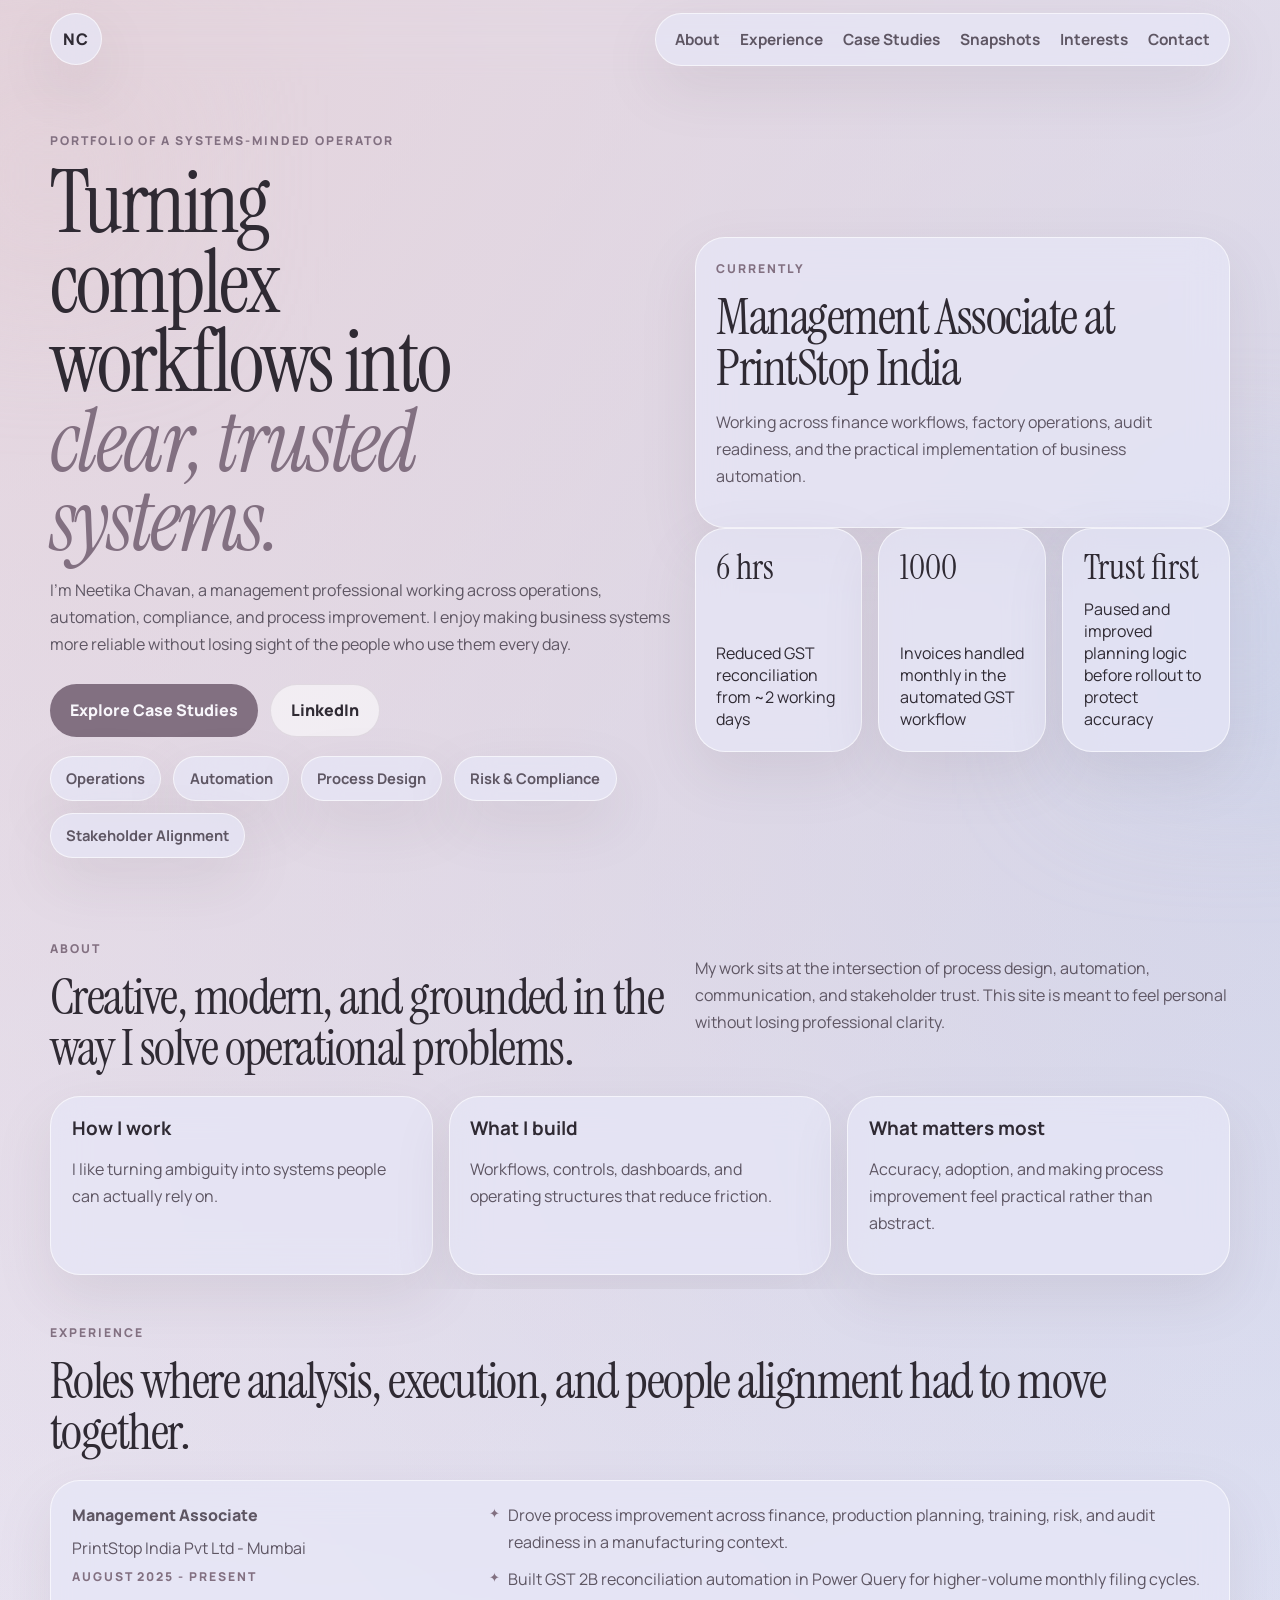
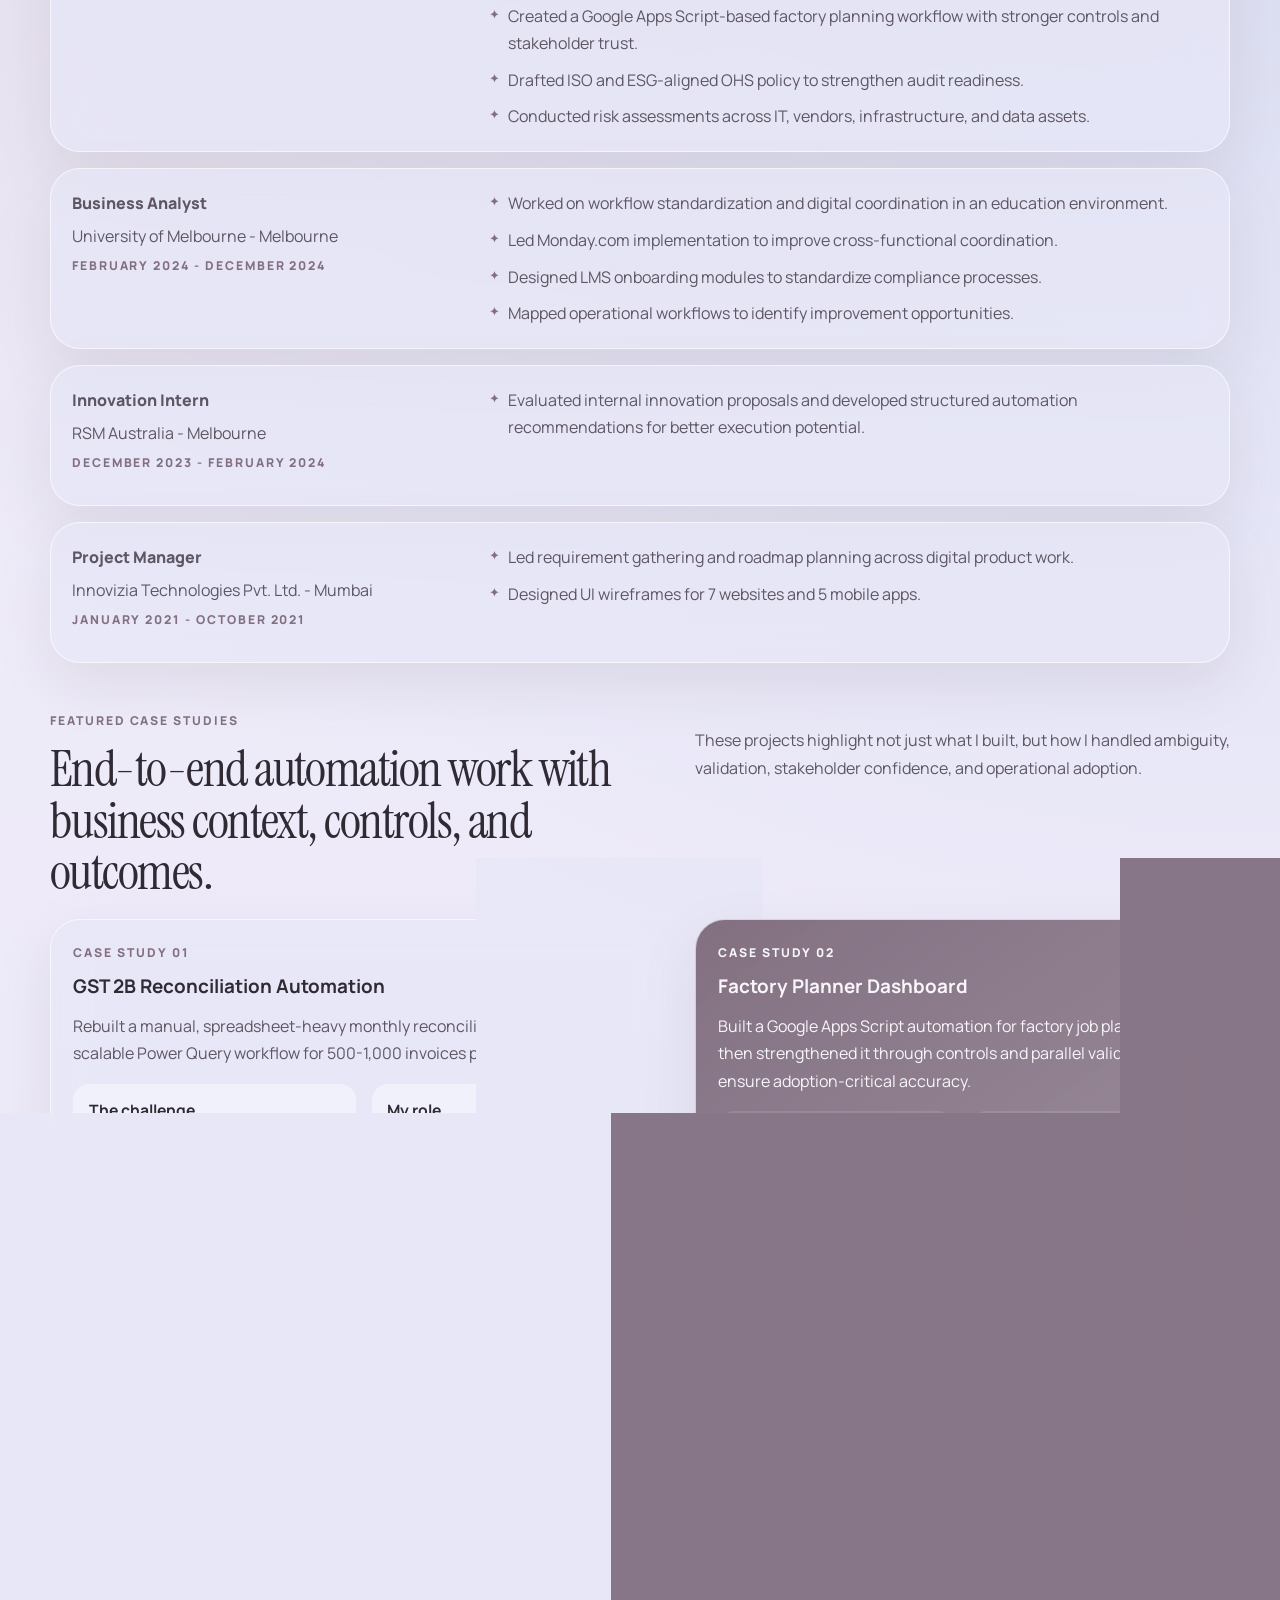
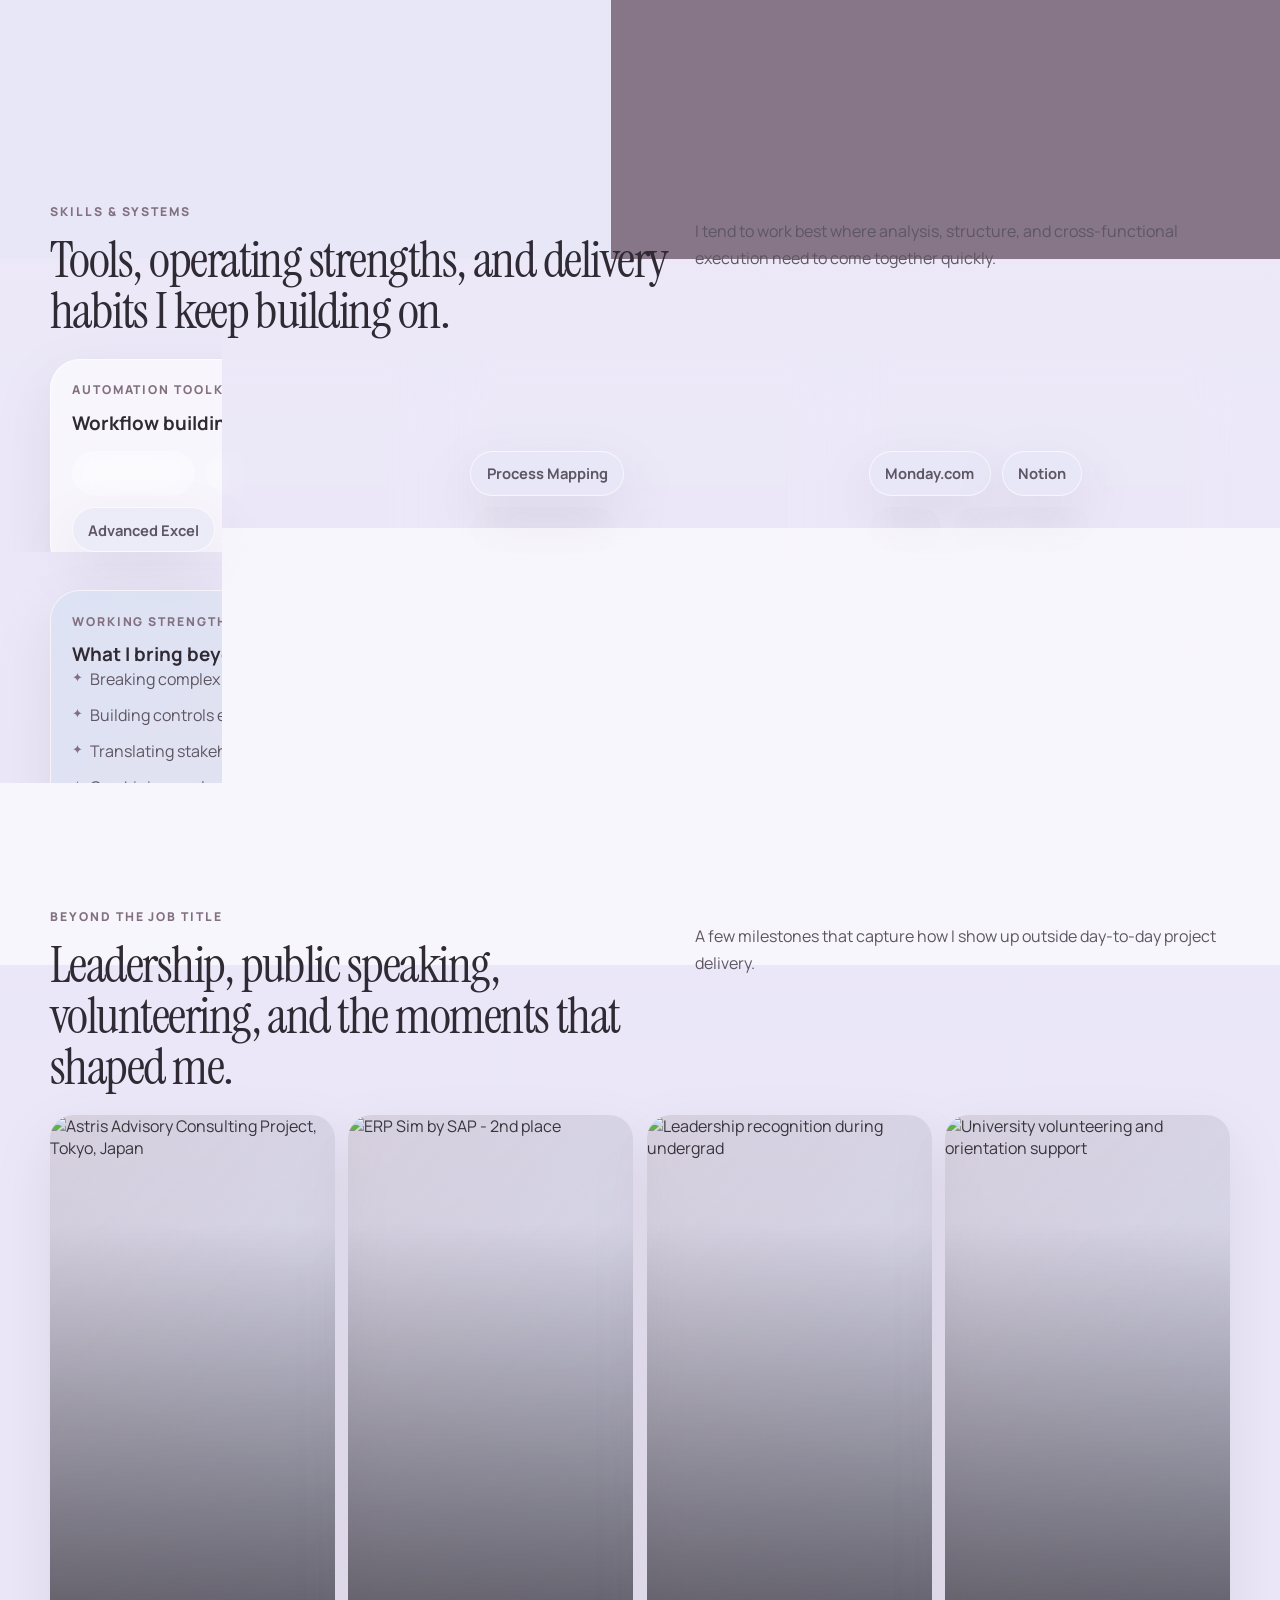
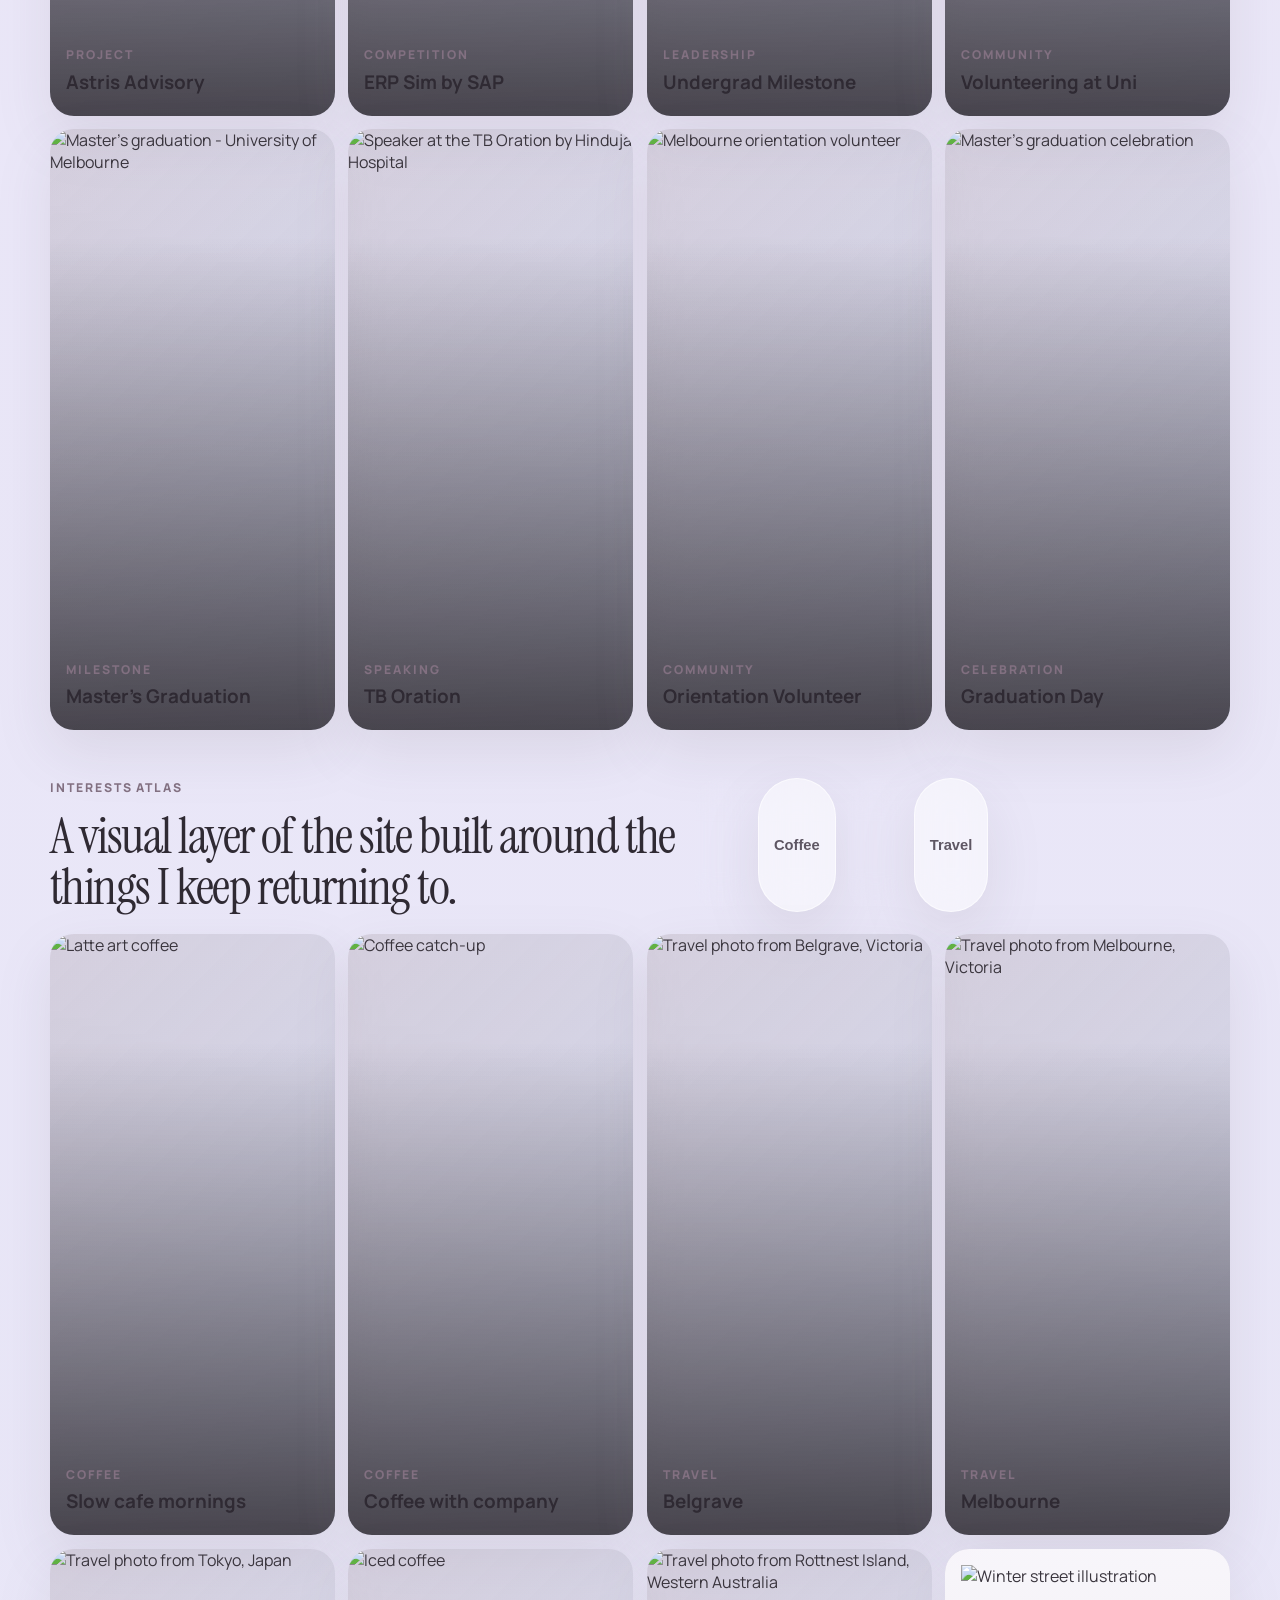
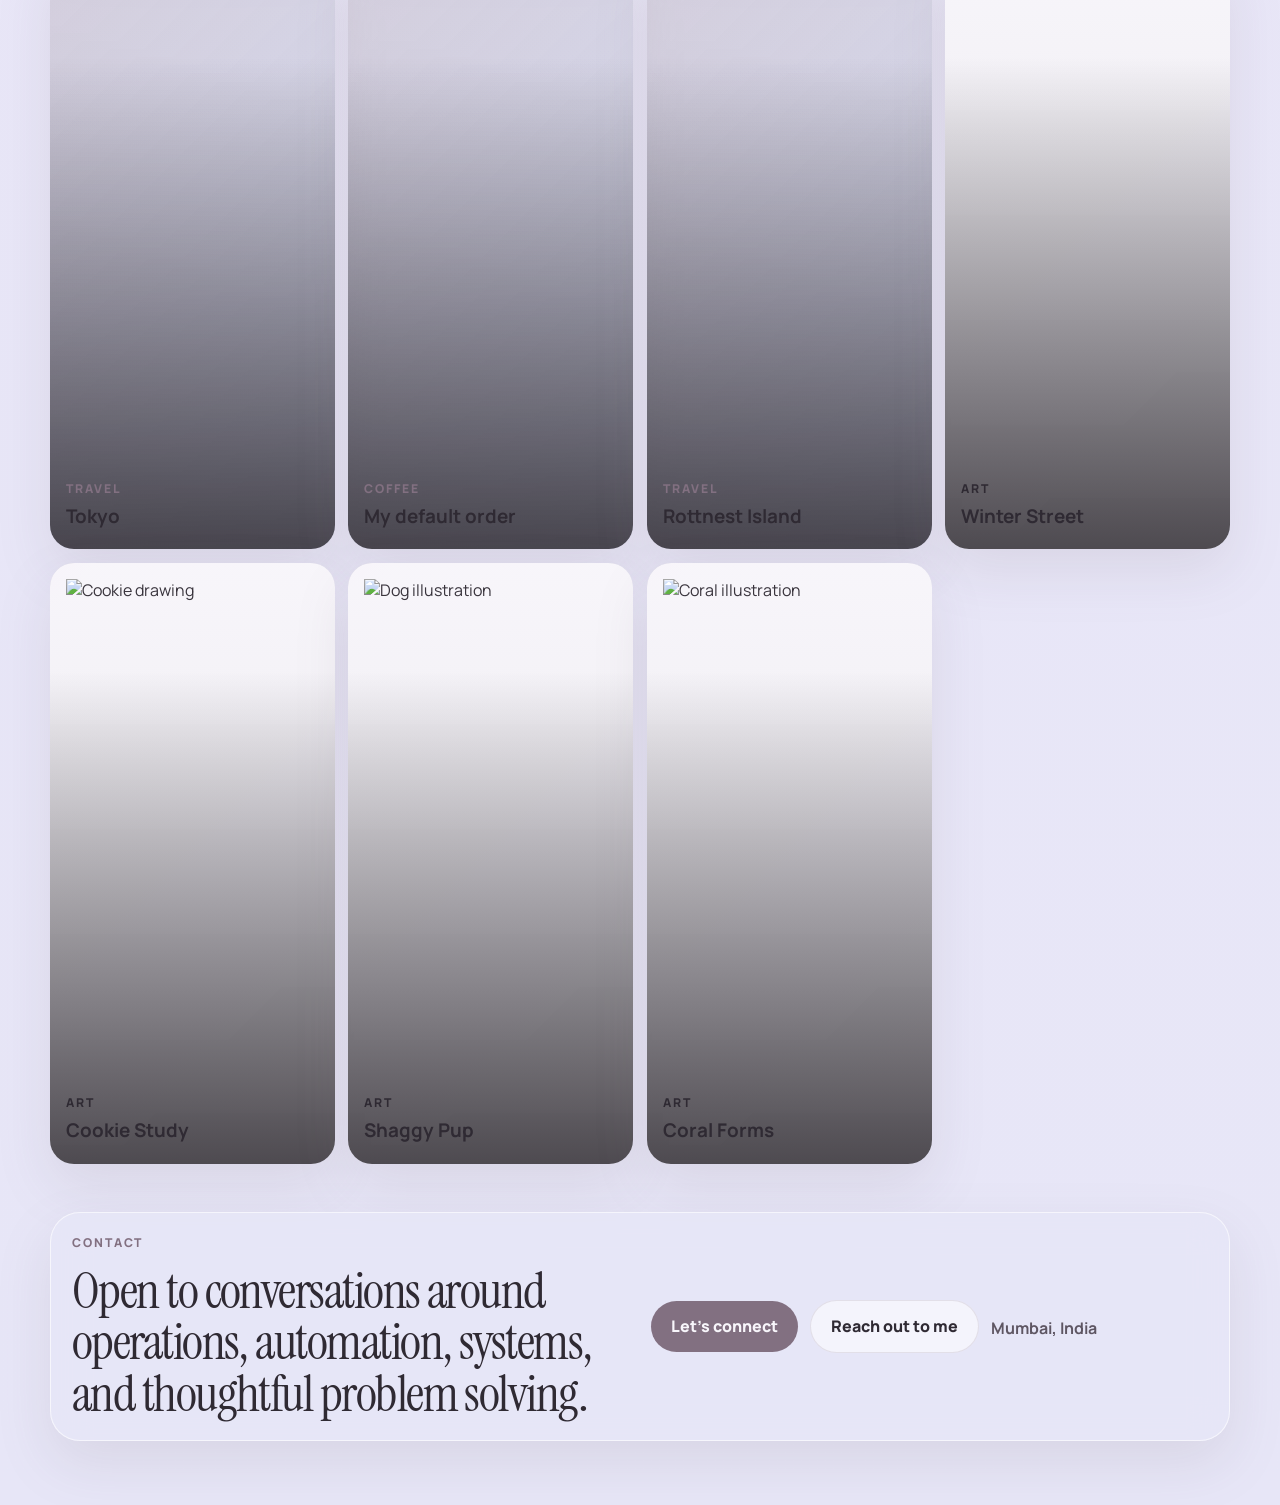
==== commit 369346c5: "Portfolio website v1.2 responsive redesign" ====
--- a/index.html
+++ b/index.html
@@ -17,12 +17,18 @@
     <link rel="stylesheet" href="styles.css" />
   </head>
   <body>
-    <div class="noise"></div>
-    <div class="orb orb-one"></div>
-    <div class="orb orb-two"></div>
+    <div class="ambient ambient-one"></div>
+    <div class="ambient ambient-two"></div>
+
     <div class="page-shell">
       <header class="site-header">
         <a class="brand" href="#top" aria-label="Home">NC</a>
+
+        <button class="nav-toggle" type="button" aria-expanded="false" aria-label="Toggle menu">
+          <span></span>
+          <span></span>
+        </button>
+
         <nav class="main-nav" aria-label="Main navigation">
           <a href="#about">About</a>
           <a href="#experience">Experience</a>
@@ -31,22 +37,22 @@
           <a href="#interests">Interests</a>
           <a href="#contact">Contact</a>
         </nav>
-        <button class="nav-toggle" type="button" aria-expanded="false" aria-label="Toggle menu">
-          <span></span>
-          <span></span>
-        </button>
       </header>
 
       <main id="top">
-        <section class="hero">
+        <section class="hero section">
           <div class="hero-copy">
             <p class="eyebrow">Portfolio of a systems-minded operator</p>
-            <h1>Turning complex workflows into <span>clear, trusted systems.</span></h1>
+            <h1>
+              Turning complex workflows into
+              <span>clear, trusted systems.</span>
+            </h1>
             <p class="hero-text">
               I'm Neetika Chavan, a management professional working across operations,
               automation, compliance, and process improvement. I enjoy making business systems
               more reliable without losing sight of the people who use them every day.
             </p>
+
             <div class="hero-actions">
               <a class="button button-primary" href="#case-studies">Explore Case Studies</a>
               <a
@@ -57,6 +63,7 @@
                 >LinkedIn</a
               >
             </div>
+
             <div class="hero-ribbon">
               <span>Operations</span>
               <span>Automation</span>
@@ -85,9 +92,9 @@
                 <span class="metric-value">1000</span>
                 <span class="metric-label">Invoices handled monthly in the automated GST workflow</span>
               </article>
-              <article class="glass-card metric-card wide">
-                <span class="metric-value">Trusted rollout</span>
-                <span class="metric-label">Paused, stress-tested, and improved factory planning logic before adoption</span>
+              <article class="glass-card metric-card">
+                <span class="metric-value">Trust first</span>
+                <span class="metric-label">Paused and improved planning logic before rollout to protect accuracy</span>
               </article>
             </div>
           </aside>
@@ -96,34 +103,28 @@
         <section class="section intro-section" id="about">
           <div class="section-heading split-heading">
             <div>
-              <p class="eyebrow">Design direction</p>
-              <h2>Creative, modern, and personal with enough structure to feel credible.</h2>
+              <p class="eyebrow">About</p>
+              <h2>Creative, modern, and grounded in the way I solve operational problems.</h2>
             </div>
             <p class="section-note">
-              I shaped this around the tone of your references: editorial typography, visual
-              breathing room, image-led storytelling, and a site that feels like a growing
-              personal world instead of a resume pasted onto the web.
+              My work sits at the intersection of process design, automation, communication, and
+              stakeholder trust. This site is meant to feel personal without losing professional
+              clarity.
             </p>
           </div>
 
           <div class="intro-grid">
             <article class="glass-card intro-card">
-              <h3>Professional core</h3>
-              <p>Strong enough for recruiters and hiring managers to understand your work fast.</p>
+              <h3>How I work</h3>
+              <p>I like turning ambiguity into systems people can actually rely on.</p>
             </article>
             <article class="glass-card intro-card">
-              <h3>Case-study ready</h3>
-              <p>
-                The automation projects now read like problem-solving stories, not just bullet
-                points.
-              </p>
+              <h3>What I build</h3>
+              <p>Workflows, controls, dashboards, and operating structures that reduce friction.</p>
             </article>
             <article class="glass-card intro-card">
-              <h3>Personal depth</h3>
-              <p>
-                Extracurricular and interest sections are designed as interactive image blocks so
-                your personality feels visible on the page.
-              </p>
+              <h3>What matters most</h3>
+              <p>Accuracy, adoption, and making process improvement feel practical rather than abstract.</p>
             </article>
           </div>
         </section>
@@ -131,7 +132,7 @@
         <section class="section experience-section" id="experience">
           <div class="section-heading">
             <p class="eyebrow">Experience</p>
-            <h2>Roles where analysis, communication, and execution had to work together.</h2>
+            <h2>Roles where analysis, execution, and people alignment had to move together.</h2>
           </div>
 
           <div class="timeline">
@@ -142,11 +143,8 @@
                 <p class="timeline-date">August 2025 - Present</p>
               </div>
               <div class="timeline-content">
-                <p>
-                  Driving process improvement across finance, production planning, training, risk,
-                  and audit readiness in a manufacturing context.
-                </p>
-                <ul>
+                <ul class="star-list">
+                  <li>Drove process improvement across finance, production planning, training, risk, and audit readiness in a manufacturing context.</li>
                   <li>Built GST 2B reconciliation automation in Power Query for higher-volume monthly filing cycles.</li>
                   <li>Created a Google Apps Script-based factory planning workflow with stronger controls and stakeholder trust.</li>
                   <li>Drafted ISO and ESG-aligned OHS policy to strengthen audit readiness.</li>
@@ -162,11 +160,8 @@
                 <p class="timeline-date">February 2024 - December 2024</p>
               </div>
               <div class="timeline-content">
-                <p>
-                  Worked on workflow standardization and digital coordination in an education
-                  environment.
-                </p>
-                <ul>
+                <ul class="star-list">
+                  <li>Worked on workflow standardization and digital coordination in an education environment.</li>
                   <li>Led Monday.com implementation to improve cross-functional coordination.</li>
                   <li>Designed LMS onboarding modules to standardize compliance processes.</li>
                   <li>Mapped operational workflows to identify improvement opportunities.</li>
@@ -181,10 +176,9 @@
                 <p class="timeline-date">December 2023 - February 2024</p>
               </div>
               <div class="timeline-content">
-                <p>
-                  Evaluated internal innovation proposals and developed structured automation
-                  recommendations for better execution potential.
-                </p>
+                <ul class="star-list">
+                  <li>Evaluated internal innovation proposals and developed structured automation recommendations for better execution potential.</li>
+                </ul>
               </div>
             </article>
 
@@ -195,8 +189,8 @@
                 <p class="timeline-date">January 2021 - October 2021</p>
               </div>
               <div class="timeline-content">
-                <p>Led requirement gathering and roadmap planning across digital product work.</p>
-                <ul>
+                <ul class="star-list">
+                  <li>Led requirement gathering and roadmap planning across digital product work.</li>
                   <li>Designed UI wireframes for 7 websites and 5 mobile apps.</li>
                 </ul>
               </div>
@@ -211,8 +205,8 @@
               <h2>End-to-end automation work with business context, controls, and outcomes.</h2>
             </div>
             <p class="section-note">
-              These are written to emphasize not only the build, but also how you handled
-              ambiguity, risk, and stakeholder confidence.
+              These projects highlight not just what I built, but how I handled ambiguity,
+              validation, stakeholder confidence, and operational adoption.
             </p>
           </div>
 
@@ -305,36 +299,66 @@
               </div>
             </article>
           </div>
-
-          <div class="future-build glass-card">
-            <p class="eyebrow">Future expansion</p>
-            <h3>Next, this can grow into a full case-study library.</h3>
-            <p>
-              You mentioned you'll add future project work. The site now has a visual system that
-              can expand into standalone case-study pages, project journals, or a writing section
-              without changing the homepage structure.
+        </section>
+
+        <section class="section skills-section" id="skills">
+          <div class="section-heading split-heading">
+            <div>
+              <p class="eyebrow">Skills &amp; systems</p>
+              <h2>Tools, operating strengths, and delivery habits I keep building on.</h2>
+            </div>
+            <p class="section-note">
+              I tend to work best where analysis, structure, and cross-functional execution need to
+              come together quickly.
             </p>
           </div>
-        </section>
-
-        <section class="section skills-section">
-          <div class="section-heading">
-            <p class="eyebrow">Skills &amp; systems</p>
-            <h2>Tools I use to bring structure to work that starts messy.</h2>
-          </div>
-          <div class="chips">
-            <span>Power Query</span>
-            <span>Google Apps Script</span>
-            <span>Power BI</span>
-            <span>Advanced Excel</span>
-            <span>Process Mapping</span>
-            <span>Microsoft Visio</span>
-            <span>Risk Assessment</span>
-            <span>Monday.com</span>
-            <span>Notion</span>
-            <span>ClickUp</span>
-            <span>Trello</span>
-            <span>ISO / ESG Exposure</span>
+
+          <div class="skills-grid">
+            <article class="glass-card skill-card">
+              <p class="skill-kicker">Automation toolkit</p>
+              <h3>Workflow building and data shaping</h3>
+              <div class="skill-list">
+                <span>Power Query</span>
+                <span>Google Apps Script</span>
+                <span>Advanced Excel</span>
+                <span>Power BI</span>
+              </div>
+            </article>
+
+            <article class="glass-card skill-card">
+              <p class="skill-kicker">Ops thinking</p>
+              <h3>Process and control design</h3>
+              <div class="skill-list">
+                <span>Process Mapping</span>
+                <span>Risk Assessment</span>
+                <span>Audit Readiness</span>
+                <span>Documentation</span>
+              </div>
+            </article>
+
+            <article class="glass-card skill-card">
+              <p class="skill-kicker">Collaboration stack</p>
+              <h3>Platforms I use to keep work moving</h3>
+              <div class="skill-list">
+                <span>Monday.com</span>
+                <span>Notion</span>
+                <span>ClickUp</span>
+                <span>Trello</span>
+                <span>Microsoft Visio</span>
+              </div>
+            </article>
+
+            <article class="glass-card skill-card skill-card-wide">
+              <p class="skill-kicker">Working strengths</p>
+              <h3>What I bring beyond the tools</h3>
+              <ul class="star-list compact-list">
+                <li>Breaking complex workflows into practical implementation steps.</li>
+                <li>Building controls early when accuracy and trust matter.</li>
+                <li>Translating stakeholder needs into clear process logic.</li>
+                <li>Combining analysis, structure, and communication in execution-heavy roles.</li>
+                <li>Operating comfortably across finance, factory, compliance, and education contexts.</li>
+              </ul>
+            </article>
           </div>
         </section>
 
@@ -345,15 +369,14 @@
               <h2>Leadership, public speaking, volunteering, and the moments that shaped me.</h2>
             </div>
             <p class="section-note">
-              These tiles now pull directly from your permanent photo folder on Z:, so swapping or
-              extending the gallery later stays straightforward.
+              A few milestones that capture how I show up outside day-to-day project delivery.
             </p>
           </div>
 
           <div class="gallery-grid achievement-gallery">
-            <article class="gallery-card large has-photo">
+            <article class="gallery-card has-photo">
               <img class="gallery-image" src="file:///Z:/Personal%20website%20photos/Achievement%201.jpg" alt="Astris Advisory Consulting Project, Tokyo, Japan" loading="lazy" />
-              <div class="gallery-inner">
+              <div class="gallery-overlay">
                 <div class="gallery-copy">
                   <p class="gallery-tag">Project</p>
                   <h3>Astris Advisory</h3>
@@ -361,9 +384,10 @@
                 <p class="gallery-hover">Astris Advisory Consulting Project<br />Tokyo, Japan</p>
               </div>
             </article>
+
             <article class="gallery-card has-photo">
               <img class="gallery-image" src="file:///Z:/Personal%20website%20photos/Achievement%202.jpg" alt="ERP Sim by SAP - 2nd place" loading="lazy" />
-              <div class="gallery-inner">
+              <div class="gallery-overlay">
                 <div class="gallery-copy">
                   <p class="gallery-tag">Competition</p>
                   <h3>ERP Sim by SAP</h3>
@@ -371,9 +395,10 @@
                 <p class="gallery-hover">ERP Sim by SAP - 2nd place</p>
               </div>
             </article>
+
             <article class="gallery-card has-photo">
               <img class="gallery-image" src="file:///Z:/Personal%20website%20photos/Achievement%203.jpg" alt="Leadership recognition during undergrad" loading="lazy" />
-              <div class="gallery-inner">
+              <div class="gallery-overlay">
                 <div class="gallery-copy">
                   <p class="gallery-tag">Leadership</p>
                   <h3>Undergrad Milestone</h3>
@@ -381,9 +406,10 @@
                 <p class="gallery-hover">Leadership recognition during undergrad</p>
               </div>
             </article>
+
             <article class="gallery-card has-photo">
               <img class="gallery-image" src="file:///Z:/Personal%20website%20photos/Volunteering%201.jpg" alt="University volunteering and orientation support" loading="lazy" />
-              <div class="gallery-inner">
+              <div class="gallery-overlay">
                 <div class="gallery-copy">
                   <p class="gallery-tag">Community</p>
                   <h3>Volunteering at Uni</h3>
@@ -391,9 +417,10 @@
                 <p class="gallery-hover">University volunteering and orientation support</p>
               </div>
             </article>
-            <article class="gallery-card wide portrait has-photo">
+
+            <article class="gallery-card has-photo">
               <img class="gallery-image" src="file:///Z:/Personal%20website%20photos/Achievement%205.jpg" alt="Master's graduation - University of Melbourne" loading="lazy" />
-              <div class="gallery-inner">
+              <div class="gallery-overlay">
                 <div class="gallery-copy">
                   <p class="gallery-tag">Milestone</p>
                   <h3>Master's Graduation</h3>
@@ -401,9 +428,10 @@
                 <p class="gallery-hover">Master's graduation - University of Melbourne</p>
               </div>
             </article>
-            <article class="gallery-card portrait has-photo">
+
+            <article class="gallery-card has-photo">
               <img class="gallery-image" src="file:///Z:/Personal%20website%20photos/Achievement%207.jpg" alt="Speaker at the TB Oration by Hinduja Hospital" loading="lazy" />
-              <div class="gallery-inner">
+              <div class="gallery-overlay">
                 <div class="gallery-copy">
                   <p class="gallery-tag">Speaking</p>
                   <h3>TB Oration</h3>
@@ -411,9 +439,10 @@
                 <p class="gallery-hover">Speaker at the TB Oration by Hinduja Hospital</p>
               </div>
             </article>
-            <article class="gallery-card portrait has-photo">
+
+            <article class="gallery-card has-photo">
               <img class="gallery-image" src="file:///Z:/Personal%20website%20photos/Volunteering%202.jpg" alt="Melbourne orientation volunteer" loading="lazy" />
-              <div class="gallery-inner">
+              <div class="gallery-overlay">
                 <div class="gallery-copy">
                   <p class="gallery-tag">Community</p>
                   <h3>Orientation Volunteer</h3>
@@ -421,9 +450,10 @@
                 <p class="gallery-hover">Helping new students feel welcome on campus</p>
               </div>
             </article>
-            <article class="gallery-card portrait has-photo">
+
+            <article class="gallery-card has-photo">
               <img class="gallery-image" src="file:///Z:/Personal%20website%20photos/Achievement%206.jpg" alt="Master's graduation celebration" loading="lazy" />
-              <div class="gallery-inner">
+              <div class="gallery-overlay">
                 <div class="gallery-copy">
                   <p class="gallery-tag">Celebration</p>
                   <h3>Graduation Day</h3>
@@ -438,9 +468,9 @@
           <div class="section-heading split-heading">
             <div>
               <p class="eyebrow">Interests atlas</p>
-              <h2>A softer, visual layer of the site built around the things I keep returning to.</h2>
-            </div>
-            <div class="filter-wrap">
+              <h2>A visual layer of the site built around the things I keep returning to.</h2>
+            </div>
+            <div class="filter-wrap" role="tablist" aria-label="Interest categories">
               <button class="filter-button is-active" type="button" data-filter="all">All</button>
               <button class="filter-button" type="button" data-filter="coffee">Coffee</button>
               <button class="filter-button" type="button" data-filter="art">Art</button>
@@ -449,9 +479,9 @@
           </div>
 
           <div class="gallery-grid interests-gallery">
-            <article class="gallery-card tall has-photo" data-category="coffee">
+            <article class="gallery-card has-photo" data-category="coffee">
               <img class="gallery-image" src="file:///Z:/Personal%20website%20photos/Coffee%201.jpg" alt="Latte art coffee" loading="lazy" />
-              <div class="gallery-inner">
+              <div class="gallery-overlay">
                 <div class="gallery-copy">
                   <p class="gallery-tag">Coffee</p>
                   <h3>Slow cafe mornings</h3>
@@ -459,9 +489,10 @@
                 <p class="gallery-hover">A well-made cup can reset an entire day.</p>
               </div>
             </article>
+
             <article class="gallery-card has-photo" data-category="coffee">
               <img class="gallery-image" src="file:///Z:/Personal%20website%20photos/Coffee%202.jpg" alt="Coffee catch-up" loading="lazy" />
-              <div class="gallery-inner">
+              <div class="gallery-overlay">
                 <div class="gallery-copy">
                   <p class="gallery-tag">Coffee</p>
                   <h3>Coffee with company</h3>
@@ -469,9 +500,10 @@
                 <p class="gallery-hover">Coffee dates are one of my favorite ways to catch up.</p>
               </div>
             </article>
-            <article class="gallery-card wide has-photo" data-category="travel">
+
+            <article class="gallery-card has-photo" data-category="travel">
               <img class="gallery-image" src="file:///Z:/Personal%20website%20photos/Travel%201.jpg" alt="Travel photo from Belgrave, Victoria" loading="lazy" />
-              <div class="gallery-inner">
+              <div class="gallery-overlay">
                 <div class="gallery-copy">
                   <p class="gallery-tag">Travel</p>
                   <h3>Belgrave</h3>
@@ -479,9 +511,10 @@
                 <p class="gallery-hover">Belgrave, Victoria</p>
               </div>
             </article>
+
             <article class="gallery-card has-photo" data-category="travel">
               <img class="gallery-image" src="file:///Z:/Personal%20website%20photos/Travel%202.jpg" alt="Travel photo from Melbourne, Victoria" loading="lazy" />
-              <div class="gallery-inner">
+              <div class="gallery-overlay">
                 <div class="gallery-copy">
                   <p class="gallery-tag">Travel</p>
                   <h3>Melbourne</h3>
@@ -489,9 +522,10 @@
                 <p class="gallery-hover">Melbourne, Victoria</p>
               </div>
             </article>
+
             <article class="gallery-card has-photo" data-category="travel">
               <img class="gallery-image" src="file:///Z:/Personal%20website%20photos/Travel%203.jpg" alt="Travel photo from Tokyo, Japan" loading="lazy" />
-              <div class="gallery-inner">
+              <div class="gallery-overlay">
                 <div class="gallery-copy">
                   <p class="gallery-tag">Travel</p>
                   <h3>Tokyo</h3>
@@ -499,9 +533,10 @@
                 <p class="gallery-hover">Tokyo, Japan</p>
               </div>
             </article>
-            <article class="gallery-card portrait has-photo" data-category="coffee">
+
+            <article class="gallery-card has-photo" data-category="coffee">
               <img class="gallery-image" src="file:///Z:/Personal%20website%20photos/Coffee%203.jpg" alt="Iced coffee" loading="lazy" />
-              <div class="gallery-inner">
+              <div class="gallery-overlay">
                 <div class="gallery-copy">
                   <p class="gallery-tag">Coffee</p>
                   <h3>My default order</h3>
@@ -509,9 +544,10 @@
                 <p class="gallery-hover">Usually iced, usually in hand.</p>
               </div>
             </article>
-            <article class="gallery-card wide has-photo" data-category="travel">
+
+            <article class="gallery-card has-photo" data-category="travel">
               <img class="gallery-image" src="file:///Z:/Personal%20website%20photos/Travel%204.jpg" alt="Travel photo from Rottnest Island, Western Australia" loading="lazy" />
-              <div class="gallery-inner">
+              <div class="gallery-overlay">
                 <div class="gallery-copy">
                   <p class="gallery-tag">Travel</p>
                   <h3>Rottnest Island</h3>
@@ -519,9 +555,10 @@
                 <p class="gallery-hover">Rottnest Island, Western Australia</p>
               </div>
             </article>
+
             <article class="gallery-card has-photo" data-category="art">
               <img class="gallery-image contain" src="file:///Z:/Personal%20website%20photos/Art%201.png" alt="Winter street illustration" loading="lazy" />
-              <div class="gallery-inner">
+              <div class="gallery-overlay art-overlay">
                 <div class="gallery-copy">
                   <p class="gallery-tag">Art</p>
                   <h3>Winter Street</h3>
@@ -529,9 +566,10 @@
                 <p class="gallery-hover">A cozy street scene from my sketching practice.</p>
               </div>
             </article>
+
             <article class="gallery-card has-photo" data-category="art">
               <img class="gallery-image contain" src="file:///Z:/Personal%20website%20photos/Art%202.png" alt="Cookie drawing" loading="lazy" />
-              <div class="gallery-inner">
+              <div class="gallery-overlay art-overlay">
                 <div class="gallery-copy">
                   <p class="gallery-tag">Art</p>
                   <h3>Cookie Study</h3>
@@ -539,9 +577,10 @@
                 <p class="gallery-hover">A playful drawing built from simple shapes and texture.</p>
               </div>
             </article>
+
             <article class="gallery-card has-photo" data-category="art">
               <img class="gallery-image contain" src="file:///Z:/Personal%20website%20photos/Art%203.png" alt="Dog illustration" loading="lazy" />
-              <div class="gallery-inner">
+              <div class="gallery-overlay art-overlay">
                 <div class="gallery-copy">
                   <p class="gallery-tag">Art</p>
                   <h3>Shaggy Pup</h3>
@@ -549,9 +588,10 @@
                 <p class="gallery-hover">One of my more expressive character-style drawings.</p>
               </div>
             </article>
-            <article class="gallery-card wide has-photo" data-category="art">
+
+            <article class="gallery-card has-photo" data-category="art">
               <img class="gallery-image contain" src="file:///Z:/Personal%20website%20photos/Art%204.png" alt="Coral illustration" loading="lazy" />
-              <div class="gallery-inner">
+              <div class="gallery-overlay art-overlay">
                 <div class="gallery-copy">
                   <p class="gallery-tag">Art</p>
                   <h3>Coral Forms</h3>
@@ -566,12 +606,25 @@
           <div class="contact-card glass-card">
             <div>
               <p class="eyebrow">Contact</p>
-              <h2>Open to work and conversations around operations, automation, and business problem solving.</h2>
-            </div>
-            <div class="contact-details">
-              <a href="mailto:work.neetika@gmail.com">work.neetika@gmail.com</a>
-              <a href="https://www.linkedin.com/in/neetika-chavan/" target="_blank" rel="noreferrer">linkedin.com/in/neetika-chavan</a>
-              <p>Mumbai, India</p>
+              <h2>Open to conversations around operations, automation, systems, and thoughtful problem solving.</h2>
+            </div>
+
+            <div class="contact-actions">
+              <a
+                class="button button-primary"
+                href="https://www.linkedin.com/in/neetika-chavan/"
+                target="_blank"
+                rel="noreferrer"
+                >Let's connect</a
+              >
+              <a
+                class="button button-secondary"
+                href="mailto:work.neetika@gmail.com?subject=Let's%20connect"
+                target="_blank"
+                rel="noreferrer"
+                >Reach out to me</a
+              >
+              <p class="contact-location">Mumbai, India</p>
             </div>
           </div>
         </section>
--- a/styles.css
+++ b/styles.css
@@ -1,20 +1,21 @@
 :root {
-  --bg: #f3ede2;
-  --bg-deep: #e7ddcf;
-  --surface: rgba(255, 250, 244, 0.6);
-  --surface-strong: rgba(255, 248, 240, 0.82);
-  --ink: #202223;
-  --muted: #5f645f;
-  --line: rgba(32, 34, 35, 0.09);
-  --olive: #44544b;
-  --moss: #617564;
-  --rust: #a35b3f;
-  --sand: #d1ad7d;
-  --cream: #fff8ef;
-  --shadow: 0 24px 70px rgba(52, 37, 22, 0.1);
-  --radius-xl: 34px;
-  --radius-lg: 26px;
-  --radius-md: 18px;
+  --bg: #e7e6f7;
+  --bg-soft: #f0eef9;
+  --surface: rgba(231, 230, 247, 0.72);
+  --surface-strong: rgba(198, 210, 237, 0.75);
+  --card: rgba(255, 255, 255, 0.62);
+  --text: #2f2a33;
+  --muted: #5e5663;
+  --line: rgba(130, 112, 129, 0.16);
+  --primary: #827081;
+  --primary-deep: #6f5f6e;
+  --secondary: #c6d2ed;
+  --accent: #e3d0d8;
+  --accent-strong: #aea3b0;
+  --shadow: 0 22px 55px rgba(130, 112, 129, 0.14);
+  --radius-xl: 30px;
+  --radius-lg: 22px;
+  --radius-md: 16px;
   --radius-pill: 999px;
   --max-width: 1180px;
 }
@@ -31,14 +32,14 @@
 
 body {
   margin: 0;
-  color: var(--ink);
+  min-height: 100vh;
+  overflow-x: hidden;
+  color: var(--text);
   font-family: "Manrope", sans-serif;
   background:
-    radial-gradient(circle at 10% 10%, rgba(209, 173, 125, 0.42), transparent 30%),
-    radial-gradient(circle at 85% 22%, rgba(163, 91, 63, 0.14), transparent 24%),
-    linear-gradient(180deg, #f8f2ea 0%, #f1e6d8 55%, #ece1d3 100%);
-  min-height: 100vh;
-  overflow-x: hidden;
+    radial-gradient(circle at top left, rgba(227, 208, 216, 0.9), transparent 28%),
+    radial-gradient(circle at 100% 10%, rgba(198, 210, 237, 0.82), transparent 26%),
+    linear-gradient(180deg, #f3f1fb 0%, #ebe7f8 50%, #e7e6f7 100%);
 }
 
 body.menu-open {
@@ -56,61 +57,54 @@
   line-height: 1.7;
 }
 
-.noise,
-.orb {
+img {
+  display: block;
+  max-width: 100%;
+}
+
+.ambient {
   position: fixed;
-  inset: 0;
+  inset: auto;
   pointer-events: none;
-}
-
-.noise {
-  opacity: 0.08;
-  background-image:
-    linear-gradient(transparent 0, rgba(255, 255, 255, 0.35) 50%, transparent 100%),
-    radial-gradient(rgba(68, 84, 75, 0.25) 0.7px, transparent 0.7px);
-  background-size: 100% 100%, 12px 12px;
-  mix-blend-mode: multiply;
-}
-
-.orb {
-  filter: blur(80px);
-  opacity: 0.35;
-}
-
-.orb-one {
-  width: 280px;
-  height: 280px;
-  background: rgba(209, 173, 125, 0.6);
-  top: 10%;
-  left: -80px;
-}
-
-.orb-two {
-  width: 360px;
-  height: 360px;
-  background: rgba(97, 117, 100, 0.18);
-  top: 58%;
-  right: -120px;
+  filter: blur(70px);
+  opacity: 0.5;
+  z-index: 0;
+}
+
+.ambient-one {
+  top: 3rem;
+  left: -5rem;
+  width: 16rem;
+  height: 16rem;
+  background: rgba(227, 208, 216, 0.8);
+}
+
+.ambient-two {
+  right: -6rem;
+  bottom: 8rem;
+  width: 18rem;
+  height: 18rem;
+  background: rgba(198, 210, 237, 0.8);
 }
 
 .page-shell {
-  width: min(calc(100% - 2rem), var(--max-width));
+  position: relative;
+  z-index: 1;
+  width: min(calc(100% - 1rem), var(--max-width));
   margin: 0 auto;
   padding-bottom: 4rem;
-  position: relative;
-  z-index: 1;
 }
 
 .site-header {
   position: sticky;
   top: 0;
-  z-index: 20;
+  z-index: 30;
   display: flex;
   align-items: center;
   justify-content: space-between;
   gap: 1rem;
-  padding: 1rem 0;
-  backdrop-filter: blur(14px);
+  padding: 0.8rem 0;
+  backdrop-filter: blur(18px);
 }
 
 .brand,
@@ -119,40 +113,26 @@
 .glass-card,
 .filter-button,
 .hero-ribbon span,
-.chips span {
-  border: 1px solid rgba(255, 255, 255, 0.5);
+.skill-list span {
+  border: 1px solid rgba(255, 255, 255, 0.6);
   background: var(--surface);
   backdrop-filter: blur(18px);
   box-shadow: var(--shadow);
 }
 
 .brand {
-  width: 54px;
-  height: 54px;
+  width: 52px;
+  height: 52px;
+  border-radius: 50%;
   display: grid;
   place-items: center;
-  border-radius: 50%;
   font-weight: 800;
   letter-spacing: 0.08em;
 }
 
-.main-nav {
-  display: flex;
-  align-items: center;
-  gap: 1.3rem;
-  padding: 0.95rem 1.2rem;
-  border-radius: var(--radius-pill);
-}
-
-.main-nav a {
-  font-size: 0.95rem;
-  color: var(--muted);
-}
-
 .nav-toggle {
-  display: none;
-  width: 54px;
-  height: 54px;
+  width: 52px;
+  height: 52px;
   border-radius: 50%;
   cursor: pointer;
   padding: 0;
@@ -163,29 +143,74 @@
   width: 18px;
   height: 2px;
   margin: 4px auto;
-  background: var(--ink);
+  background: var(--text);
   transition: transform 0.25s ease, opacity 0.25s ease;
 }
 
-.hero {
+.main-nav {
+  position: fixed;
+  top: 4.7rem;
+  left: 0.5rem;
+  right: 0.5rem;
   display: grid;
-  grid-template-columns: 1.1fr 0.9fr;
-  align-items: center;
-  gap: 2rem;
-  min-height: calc(100vh - 88px);
-  padding: 2.4rem 0 1rem;
+  gap: 0.35rem;
+  padding: 1rem;
+  border-radius: 24px;
+  opacity: 0;
+  pointer-events: none;
+  transform: translateY(-0.5rem);
+  transition: opacity 0.25s ease, transform 0.25s ease;
+}
+
+.main-nav.is-open {
+  opacity: 1;
+  pointer-events: auto;
+  transform: translateY(0);
+}
+
+.main-nav a {
+  color: var(--muted);
+  font-size: 0.96rem;
+  font-weight: 700;
+}
+
+.section {
+  padding-top: 3rem;
+}
+
+.hero.section {
+  padding-top: 1.2rem;
+}
+
+.hero,
+.split-heading,
+.intro-grid,
+.hero-metrics,
+.timeline-item,
+.case-study-grid,
+.case-study-layout,
+.skills-grid,
+.contact-card {
+  display: grid;
+  grid-template-columns: 1fr;
+  gap: 1rem;
+}
+
+.section-heading {
+  margin-bottom: 1.4rem;
 }
 
 .eyebrow,
 .card-label,
 .timeline-date,
-.gallery-tag {
-  margin: 0 0 0.85rem;
-  font-size: 0.78rem;
+.gallery-tag,
+.skill-kicker {
+  margin: 0 0 0.7rem;
+  font-size: 0.76rem;
   text-transform: uppercase;
-  letter-spacing: 0.14em;
+  letter-spacing: 0.16em;
   font-weight: 800;
-  color: var(--olive);
+  color: var(--primary);
 }
 
 h1,
@@ -193,7 +218,7 @@
 h3,
 h4 {
   margin: 0;
-  color: var(--ink);
+  color: var(--text);
 }
 
 h1,
@@ -204,31 +229,29 @@
 }
 
 h1 {
-  max-width: 11ch;
-  font-size: clamp(3.4rem, 8vw, 6.9rem);
-  line-height: 0.9;
+  max-width: 10ch;
+  font-size: clamp(3rem, 13vw, 5.4rem);
+  line-height: 0.92;
 }
 
 h1 span {
-  display: inline-block;
-  color: var(--rust);
+  color: var(--primary);
   font-style: italic;
 }
 
 h2 {
-  font-size: clamp(2.1rem, 4.4vw, 3.5rem);
+  font-size: clamp(2rem, 8vw, 3.2rem);
   line-height: 1;
 }
 
 h3 {
-  font-size: 1.28rem;
+  font-size: 1.18rem;
   line-height: 1.2;
-  margin-bottom: 0.7rem;
 }
 
 h4 {
-  margin-bottom: 0.45rem;
-  font-size: 1rem;
+  font-size: 0.98rem;
+  margin-bottom: 0.35rem;
 }
 
 .hero-text,
@@ -238,22 +261,22 @@
 
 .hero-actions,
 .hero-ribbon,
-.chips,
-.filter-wrap {
+.filter-wrap,
+.contact-actions {
   display: flex;
   flex-wrap: wrap;
-  gap: 0.85rem;
+  gap: 0.75rem;
 }
 
 .hero-actions {
-  margin-top: 1.9rem;
+  margin-top: 1.6rem;
 }
 
 .button {
+  min-height: 50px;
   display: inline-flex;
   align-items: center;
   justify-content: center;
-  min-height: 52px;
   padding: 0.9rem 1.25rem;
   border-radius: var(--radius-pill);
   font-weight: 800;
@@ -265,148 +288,124 @@
 }
 
 .button-primary {
-  background: var(--olive);
-  color: var(--cream);
+  background: var(--primary);
+  color: #f8f6fb;
 }
 
 .button-secondary {
-  background: rgba(255, 248, 240, 0.8);
+  background: rgba(255, 255, 255, 0.54);
   border: 1px solid var(--line);
 }
 
+.hero-actions .button,
+.contact-actions .button {
+  width: 100%;
+}
+
 .hero-ribbon {
-  margin-top: 1.35rem;
+  margin-top: 1.2rem;
 }
 
 .hero-ribbon span,
-.chips span,
-.filter-button {
-  padding: 0.8rem 1rem;
+.filter-button,
+.skill-list span {
+  padding: 0.72rem 0.95rem;
   border-radius: var(--radius-pill);
+  font-size: 0.92rem;
   font-weight: 700;
   color: var(--muted);
 }
 
-.hero-stack,
-.hero-metrics,
-.intro-grid,
-.timeline,
-.case-study-grid,
-.gallery-grid {
-  display: grid;
-  gap: 1rem;
-}
-
 .glass-card {
   border-radius: var(--radius-xl);
+  padding: 1.3rem;
 }
 
 .statement-card,
 .intro-card,
-.timeline-item,
-.future-build,
-.contact-card {
-  padding: 1.5rem;
-}
-
-.hero-metrics {
-  grid-template-columns: repeat(2, minmax(0, 1fr));
+.skill-card {
+  min-height: 100%;
 }
 
 .metric-card {
-  min-height: 170px;
-  padding: 1.25rem;
+  min-height: 150px;
   display: flex;
   flex-direction: column;
   justify-content: space-between;
 }
 
-.metric-card.wide {
-  grid-column: 1 / -1;
-}
-
 .metric-value {
   font-family: "Instrument Serif", serif;
-  font-size: 2.5rem;
+  font-size: 2.2rem;
   line-height: 1;
 }
 
 .metric-label {
-  color: var(--muted);
-}
-
-.section {
-  padding-top: 4rem;
-}
-
-.section-heading {
-  margin-bottom: 1.7rem;
-}
-
-.split-heading {
+  margin-top: 0.8rem;
+}
+
+.timeline {
   display: grid;
-  grid-template-columns: 1fr 0.75fr;
-  align-items: end;
-  gap: 1.5rem;
-}
-
-.section-note {
-  margin: 0;
-}
-
-.intro-grid {
-  grid-template-columns: repeat(3, minmax(0, 1fr));
-}
-
-.timeline-item {
-  display: grid;
-  grid-template-columns: 0.6fr 1fr;
-  gap: 1.5rem;
+  gap: 1rem;
 }
 
 .timeline-role {
   margin: 0;
   font-weight: 800;
-  color: var(--ink);
 }
 
 .timeline-org {
   margin: 0.35rem 0;
 }
 
-.timeline-content p {
-  margin-top: 0;
-}
-
-.timeline-content ul {
+.star-list {
+  list-style: none;
   margin: 0;
-  padding-left: 1rem;
-}
-
-.case-study-grid {
-  grid-template-columns: repeat(2, minmax(0, 1fr));
+  padding: 0;
+  display: grid;
+  gap: 0.6rem;
+}
+
+.star-list li {
+  position: relative;
+  padding-left: 1.15rem;
+}
+
+.star-list li::before {
+  content: "✦";
+  position: absolute;
+  left: 0;
+  top: 0;
+  color: var(--primary);
+  font-size: 0.82rem;
+  line-height: 1.8;
+}
+
+.compact-list {
+  gap: 0.55rem;
 }
 
 .case-study {
-  padding: 1.7rem;
   position: relative;
   overflow: hidden;
+  padding: 1.4rem;
 }
 
 .case-study::before {
   content: "";
   position: absolute;
-  inset: auto -10% -35% auto;
-  width: 220px;
-  height: 220px;
+  right: -5rem;
+  bottom: -5rem;
+  width: 11rem;
+  height: 11rem;
   border-radius: 50%;
-  background: radial-gradient(circle, rgba(209, 173, 125, 0.25), transparent 68%);
+  background: radial-gradient(circle, rgba(198, 210, 237, 0.5), transparent 70%);
 }
 
 .case-study.accent {
   background:
-    linear-gradient(160deg, rgba(68, 84, 75, 0.96), rgba(77, 96, 84, 0.94)),
-    rgba(68, 84, 75, 0.96);
+    linear-gradient(145deg, rgba(130, 112, 129, 0.95), rgba(174, 163, 176, 0.92)),
+    rgba(130, 112, 129, 0.95);
 }
 
 .case-study.accent,
@@ -414,62 +413,60 @@
 .case-study.accent h3,
 .case-study.accent h4,
 .case-study.accent .card-label {
-  color: #f6f1e7;
-}
-
-.case-study-top {
-  position: relative;
-  z-index: 1;
-}
-
-.case-study-summary {
-  font-size: 1rem;
-}
-
+  color: #f8f6fb;
+}
+
+.case-study-top,
 .case-study-layout {
   position: relative;
   z-index: 1;
+}
+
+.case-study-layout > div {
+  padding: 0.95rem;
+  border-radius: var(--radius-md);
+  background: rgba(255, 255, 255, 0.38);
+}
+
+.case-study.accent .case-study-layout > div {
+  background: rgba(255, 255, 255, 0.1);
+}
+
+.skills-grid {
+  gap: 1rem;
+}
+
+.skill-card {
+  background: var(--card);
+}
+
+.skill-card-wide {
+  background:
+    linear-gradient(145deg, rgba(198, 210, 237, 0.55), rgba(227, 208, 216, 0.55)),
+    var(--card);
+}
+
+.skill-list {
+  display: flex;
+  flex-wrap: wrap;
+  gap: 0.7rem;
+  margin-top: 1rem;
+}
+
+.gallery-grid {
   display: grid;
-  grid-template-columns: repeat(2, minmax(0, 1fr));
-  gap: 1rem;
-  margin-top: 1.4rem;
-}
-
-.case-study-layout > div {
-  padding: 1rem;
-  border-radius: var(--radius-md);
-  background: rgba(255, 255, 255, 0.08);
-}
-
-.case-study.primary .case-study-layout > div {
-  background: rgba(255, 255, 255, 0.45);
-}
-
-.future-build {
-  margin-top: 1rem;
-}
-
-.chips span {
-  background: rgba(255, 248, 240, 0.72);
-}
-
-.gallery-grid {
-  grid-template-columns: repeat(12, minmax(0, 1fr));
-  grid-auto-rows: 120px;
+  grid-template-columns: 1fr;
+  gap: 0.85rem;
 }
 
 .gallery-card {
   position: relative;
+  isolation: isolate;
+  min-height: 280px;
+  border-radius: 24px;
   overflow: hidden;
-  border-radius: 28px;
-  min-height: 260px;
-  grid-column: span 4;
-  grid-row: span 2;
-  padding: 1.1rem;
-  isolation: isolate;
+  background: linear-gradient(135deg, rgba(174, 163, 176, 0.38), rgba(198, 210, 237, 0.48));
   box-shadow: var(--shadow);
-  transform: translateZ(0);
-  transition: transform 0.28s ease, box-shadow 0.28s ease, opacity 0.28s ease;
 }
 
 .gallery-card::before,
@@ -480,246 +477,13 @@
 }
 
 .gallery-card::before {
-  background:
-    linear-gradient(180deg, rgba(20, 20, 20, 0.05) 0%, rgba(20, 20, 20, 0.45) 100%),
-    var(--gallery-bg, linear-gradient(135deg, #b8a186, #8e5f48));
   z-index: -2;
-  transition: transform 0.35s ease;
+  background: linear-gradient(180deg, rgba(255, 255, 255, 0.05) 0%, rgba(35, 31, 37, 0.08) 100%);
 }
 
 .gallery-card::after {
-  background: linear-gradient(180deg, transparent 22%, rgba(17, 18, 18, 0.78) 100%);
   z-index: -1;
-}
-
-.gallery-card:hover {
-  transform: translateY(-6px);
-}
-
-.gallery-card:hover::before {
-  transform: scale(1.04);
-}
-
-.gallery-card.large {
-  grid-column: span 6;
-  grid-row: span 3;
-}
-
-.gallery-card.wide {
-  grid-column: span 8;
-}
-
-.gallery-card.tall {
-  grid-row: span 3;
-}
-
-.gallery-card.portrait {
-  grid-row: span 3;
-}
-
-.gallery-inner {
-  height: 100%;
-  display: flex;
-  flex-direction: column;
-  justify-content: flex-end;
-  gap: 0.7rem;
-  color: #f8f3eb;
-}
-
-.gallery-inner p,
-.gallery-inner h3 {
-  color: inherit;
-}
-
-.gallery-card::selection {
-  background: transparent;
-}
-
-.gallery-copy {
-  display: grid;
-  gap: 0.25rem;
-  transition: transform 0.25s ease;
-}
-
-.gallery-hover {
-  margin: 0;
-  max-height: 0;
-  overflow: hidden;
-  color: #f7f2ea;
-  font-size: 0.95rem;
-  line-height: 1.55;
-  opacity: 0;
-  transform: translateY(10px);
-  transition: max-height 0.28s ease, opacity 0.25s ease, transform 0.25s ease;
-}
-
-.gallery-card:hover .gallery-hover,
-.gallery-card:focus-within .gallery-hover {
-  max-height: 5.5rem;
-  opacity: 1;
-  transform: translateY(0);
-}
-
-.gallery-card:hover .gallery-copy,
-.gallery-card:focus-within .gallery-copy {
-  transform: translateY(-0.25rem);
-}
-
-.filter-wrap {
-  justify-content: flex-end;
-  align-items: center;
-}
-
-.filter-button {
-  cursor: pointer;
-  color: var(--muted);
-}
-
-.filter-button.is-active {
-  background: var(--olive);
-  color: var(--cream);
-}
-
-.gallery-card.is-hidden {
-  opacity: 0.18;
-  transform: scale(0.97);
-}
-
-.contact-card {
-  display: grid;
-  grid-template-columns: 1.1fr 0.9fr;
-  gap: 1rem;
-  margin-bottom: 2rem;
-}
-
-.contact-details {
-  display: grid;
-  align-content: center;
-  gap: 0.55rem;
-  justify-items: start;
-}
-
-.contact-details a {
-  font-weight: 800;
-}
-
-.reveal {
-  opacity: 0;
-  transform: translateY(30px);
-  transition: opacity 0.8s ease, transform 0.8s ease;
-}
-
-.reveal.is-visible {
-  opacity: 1;
-  transform: translateY(0);
-}
-
-@media (prefers-reduced-motion: reduce) {
-  html {
-    scroll-behavior: auto;
-  }
-
-  *,
-  *::before,
-  *::after {
-    animation: none !important;
-    transition: none !important;
-  }
-}
-
-@media (max-width: 1024px) {
-  .hero,
-  .split-heading,
-  .timeline-item,
-  .case-study-grid,
-  .contact-card,
-  .intro-grid {
-    grid-template-columns: 1fr;
-  }
-
-  .hero {
-    min-height: auto;
-    padding-top: 2rem;
-  }
-
-  .main-nav {
-    position: fixed;
-    inset: 84px 1rem auto 1rem;
-    display: grid;
-    gap: 0.4rem;
-    padding: 1rem;
-    border-radius: 26px;
-    opacity: 0;
-    pointer-events: none;
-    transform: translateY(-8px);
-    transition: opacity 0.25s ease, transform 0.25s ease;
-  }
-
-  .main-nav.is-open {
-    opacity: 1;
-    pointer-events: auto;
-    transform: translateY(0);
-  }
-
-  .nav-toggle {
-    display: block;
-  }
-
-  .gallery-grid {
-    grid-template-columns: repeat(6, minmax(0, 1fr));
-  }
-
-  .gallery-card,
-  .gallery-card.large,
-  .gallery-card.wide,
-  .gallery-card.tall {
-    grid-column: span 3;
-    grid-row: span 2;
-  }
-
-  .case-study-layout {
-    grid-template-columns: 1fr;
-  }
-
-  .filter-wrap {
-    justify-content: flex-start;
-  }
-}
-
-@media (max-width: 680px) {
-  .page-shell {
-    width: min(calc(100% - 1rem), var(--max-width));
-  }
-
-  .hero-actions .button {
-    width: 100%;
-  }
-
-  .hero-metrics,
-  .gallery-grid {
-    grid-template-columns: 1fr;
-  }
-
-  .metric-card.wide,
-  .gallery-card,
-  .gallery-card.large,
-  .gallery-card.wide,
-  .gallery-card.tall {
-    grid-column: auto;
-    grid-row: auto;
-  }
-
-  .gallery-card {
-    min-height: 300px;
-  }
-
-  .section {
-    padding-top: 3rem;
-  }
-}
-
-.gallery-card {
-  background: var(--gallery-bg, linear-gradient(135deg, #b8a186, #8e5f48));
+  background: linear-gradient(180deg, transparent 18%, rgba(35, 31, 37, 0.78) 100%);
 }
 
 .gallery-image {
@@ -728,27 +492,224 @@
   width: 100%;
   height: 100%;
   object-fit: cover;
-  object-position: center center;
+  object-position: center;
   z-index: -3;
   transition: transform 0.35s ease;
 }
 
-.gallery-card.portrait .gallery-image {
-  object-position: center top;
-}
-
 .gallery-image.contain {
   object-fit: contain;
-  object-position: center center;
-  background: rgba(255, 248, 240, 0.98);
-  padding: 1.25rem;
-}
-
-.gallery-card::before {
-  background: linear-gradient(180deg, rgba(255, 255, 255, 0.04) 0%, rgba(32, 34, 35, 0.12) 100%);
-  z-index: -2;
-}
-
-.gallery-card:hover .gallery-image {
-  transform: scale(1.04);
-}
+  background: rgba(248, 246, 251, 0.96);
+  padding: 1rem;
+}
+
+.gallery-overlay {
+  position: absolute;
+  inset: 0;
+  display: flex;
+  flex-direction: column;
+  justify-content: flex-end;
+  gap: 0.38rem;
+  padding: 1rem;
+  color: #f8f6fb;
+}
+
+.art-overlay {
+  color: var(--text);
+}
+
+.art-overlay .gallery-tag,
+.art-overlay h3,
+.art-overlay .gallery-hover {
+  color: var(--text);
+}
+
+.gallery-copy {
+  display: grid;
+  gap: 0.12rem;
+  transition: transform 0.22s ease;
+}
+
+.gallery-tag {
+  margin-bottom: 0.18rem;
+}
+
+.gallery-hover {
+  margin: 0;
+  max-height: 0;
+  overflow: hidden;
+  opacity: 0;
+  transform: translateY(8px);
+  font-size: 0.9rem;
+  line-height: 1.45;
+  transition: max-height 0.24s ease, opacity 0.24s ease, transform 0.24s ease;
+}
+
+.gallery-card:hover .gallery-image,
+.gallery-card:focus-within .gallery-image {
+  transform: scale(1.03);
+}
+
+.gallery-card:hover .gallery-copy,
+.gallery-card:focus-within .gallery-copy {
+  transform: translateY(-0.15rem);
+}
+
+.gallery-card:hover .gallery-hover,
+.gallery-card:focus-within .gallery-hover {
+  max-height: 4.8rem;
+  opacity: 1;
+  transform: translateY(0);
+}
+
+.filter-wrap {
+  justify-content: flex-start;
+}
+
+.filter-button {
+  cursor: pointer;
+  background: rgba(255, 255, 255, 0.5);
+}
+
+.filter-button.is-active {
+  background: var(--primary);
+  color: #f8f6fb;
+}
+
+.gallery-card[hidden] {
+  display: none;
+}
+
+.contact-card {
+  align-items: center;
+}
+
+.contact-actions {
+  align-items: center;
+}
+
+.contact-location {
+  margin: 0.25rem 0 0;
+  font-weight: 700;
+}
+
+.reveal {
+  opacity: 0;
+  transform: translateY(24px);
+  transition: opacity 0.75s ease, transform 0.75s ease;
+}
+
+.reveal.is-visible {
+  opacity: 1;
+  transform: translateY(0);
+}
+
+@media (prefers-reduced-motion: reduce) {
+  html {
+    scroll-behavior: auto;
+  }
+
+  *,
+  *::before,
+  *::after {
+    animation: none !important;
+    transition: none !important;
+  }
+}
+
+@media (min-width: 700px) {
+  .page-shell {
+    width: min(calc(100% - 1.5rem), var(--max-width));
+  }
+
+  .hero-actions .button,
+  .contact-actions .button {
+    width: auto;
+  }
+
+  .hero-metrics,
+  .intro-grid,
+  .skills-grid,
+  .contact-card {
+    grid-template-columns: repeat(2, minmax(0, 1fr));
+  }
+
+  .case-study-layout {
+    grid-template-columns: repeat(2, minmax(0, 1fr));
+  }
+
+  .gallery-grid {
+    grid-template-columns: repeat(6, minmax(0, 1fr));
+    grid-auto-rows: 12px;
+    grid-auto-flow: dense;
+  }
+
+  .gallery-card {
+    min-height: 0;
+    grid-column: span var(--col-span, 3);
+    grid-row: span var(--row-span, 24);
+  }
+
+  .skill-card-wide {
+    grid-column: 1 / -1;
+  }
+}
+
+@media (min-width: 980px) {
+  .page-shell {
+    width: min(calc(100% - 2rem), var(--max-width));
+  }
+
+  .nav-toggle {
+    display: none;
+  }
+
+  .main-nav {
+    position: static;
+    opacity: 1;
+    pointer-events: auto;
+    transform: none;
+    display: flex;
+    align-items: center;
+    gap: 1.25rem;
+    padding: 0.95rem 1.2rem;
+    border-radius: var(--radius-pill);
+  }
+
+  .hero,
+  .split-heading,
+  .timeline-item,
+  .case-study-grid {
+    grid-template-columns: 1.08fr 0.92fr;
+  }
+
+  .hero {
+    min-height: calc(100vh - 88px);
+    align-items: center;
+  }
+
+  .hero-metrics {
+    grid-template-columns: repeat(3, minmax(0, 1fr));
+  }
+
+  .intro-grid {
+    grid-template-columns: repeat(3, minmax(0, 1fr));
+  }
+
+  .timeline-item,
+  .contact-card {
+    gap: 1.4rem;
+  }
+
+  .timeline-item {
+    grid-template-columns: 0.55fr 1fr;
+  }
+
+  .skills-grid {
+    grid-template-columns: repeat(3, minmax(0, 1fr));
+  }
+
+  .gallery-grid {
+    grid-template-columns: repeat(12, minmax(0, 1fr));
+  }
+}
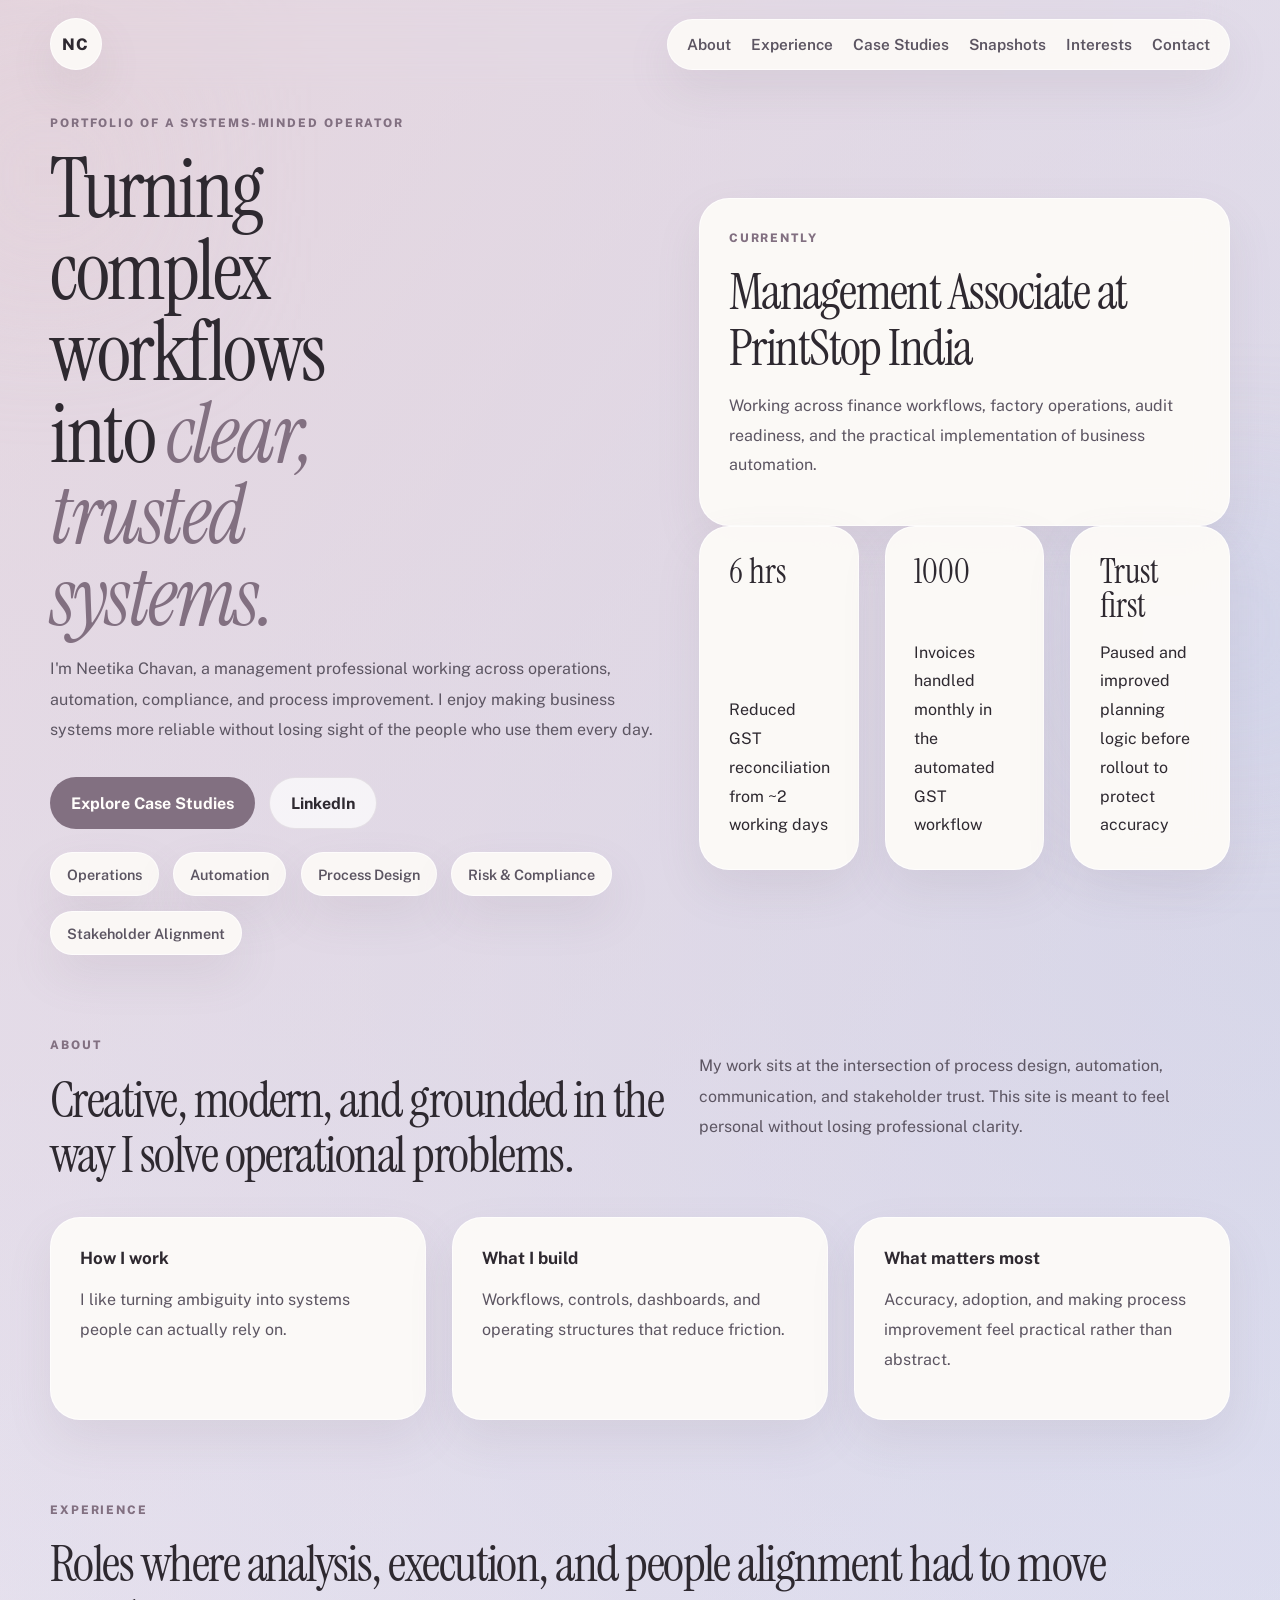
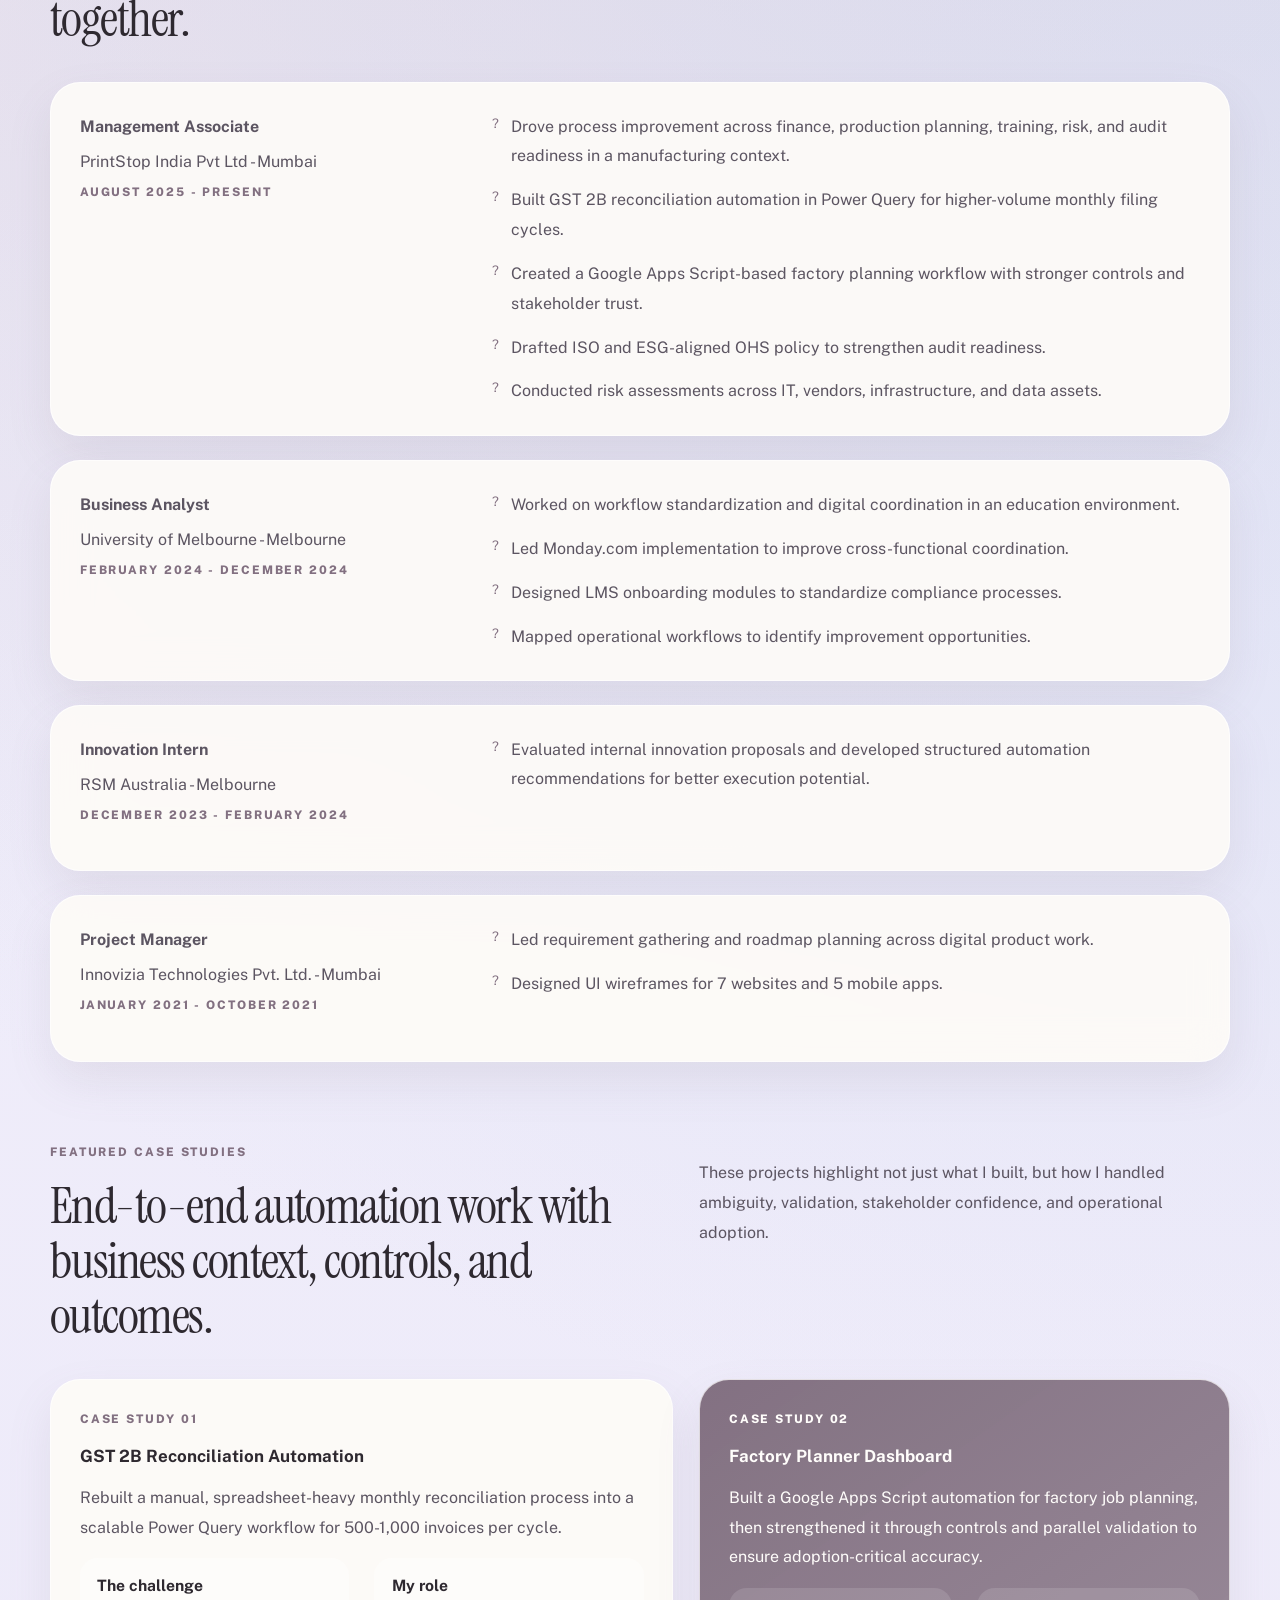
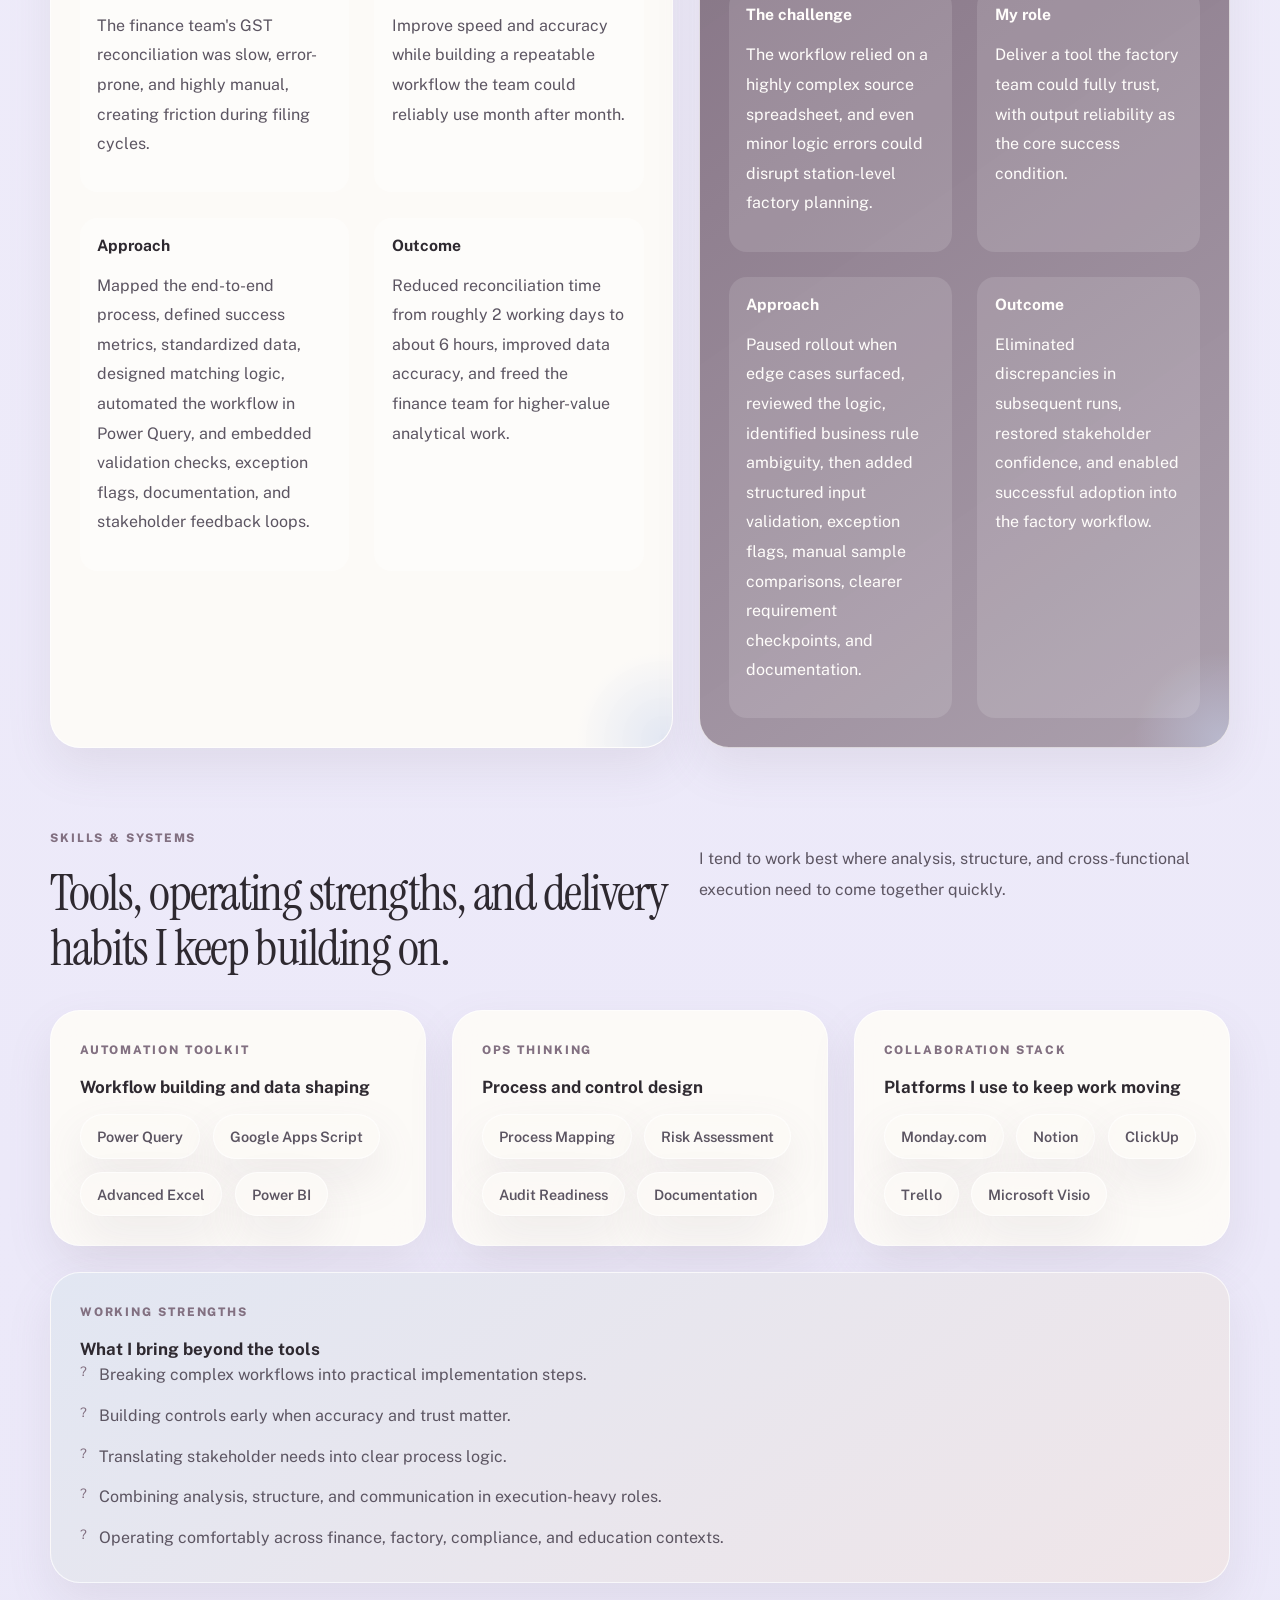
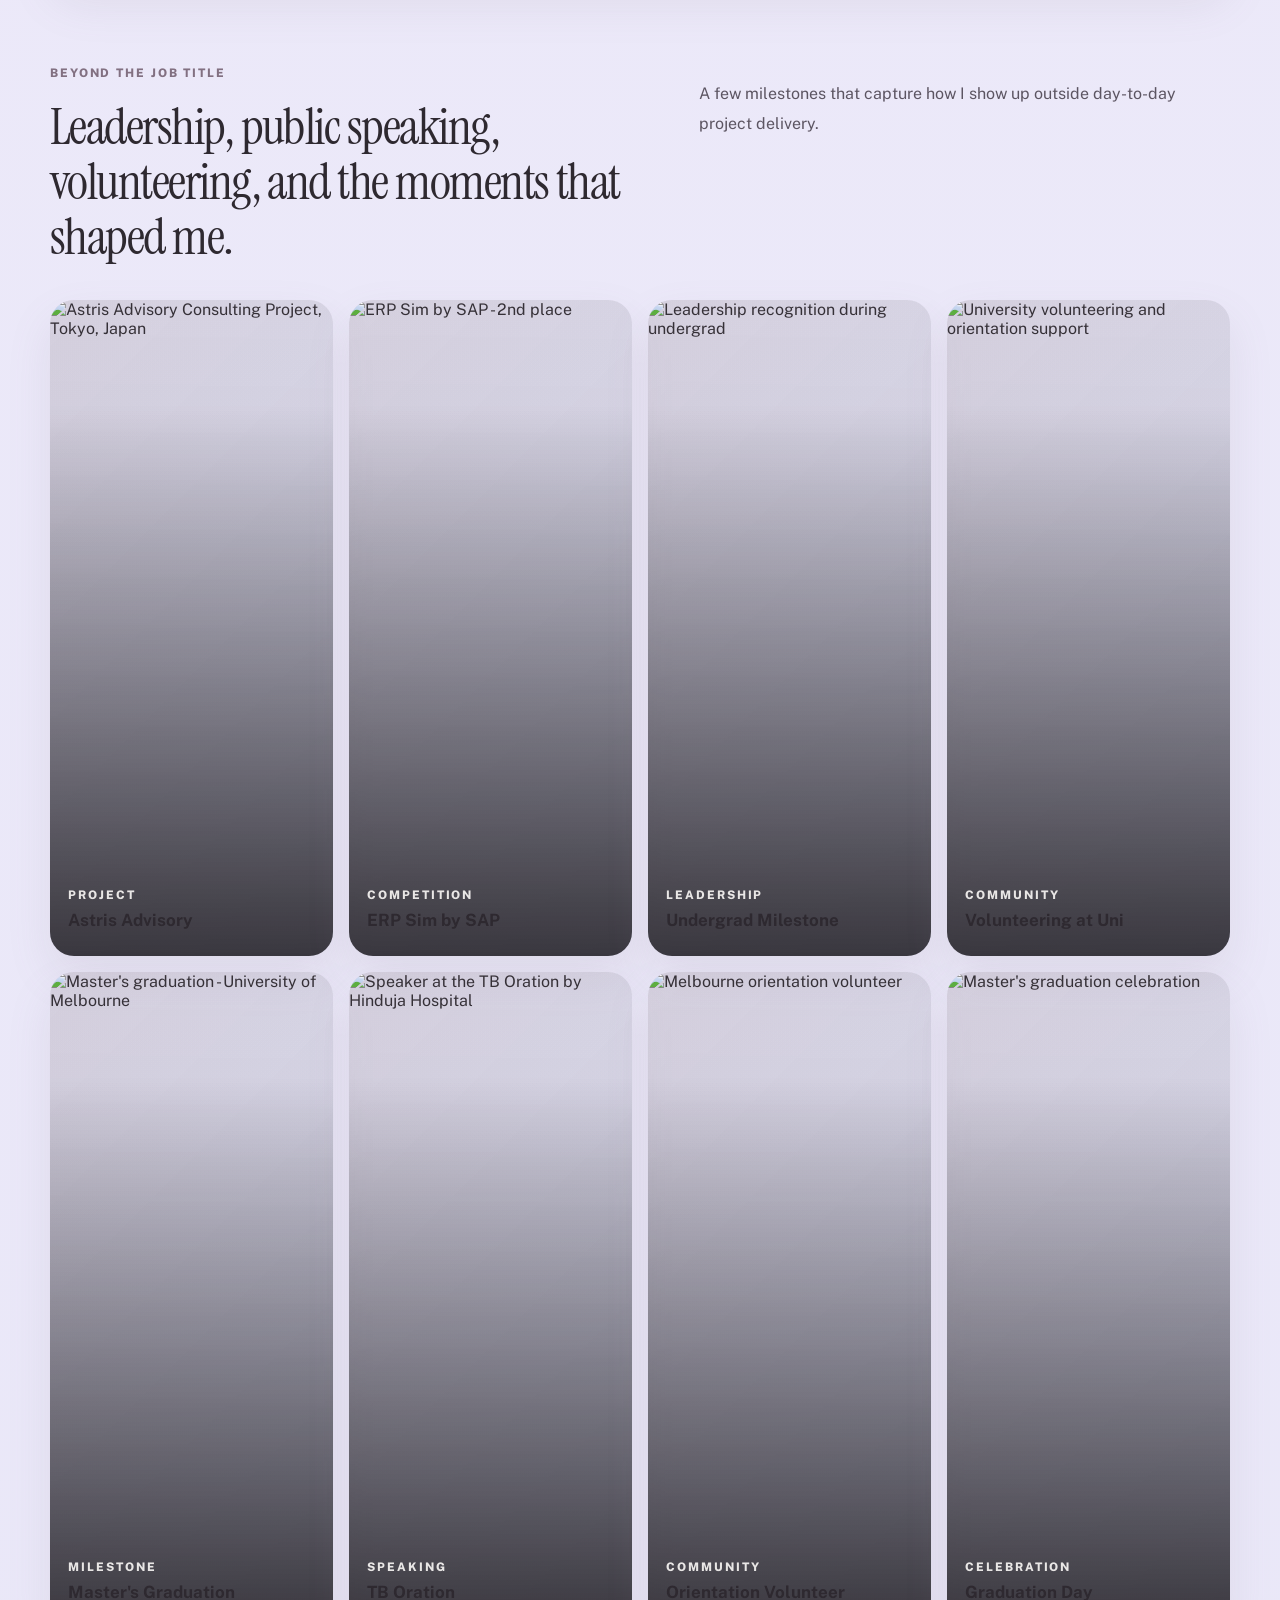
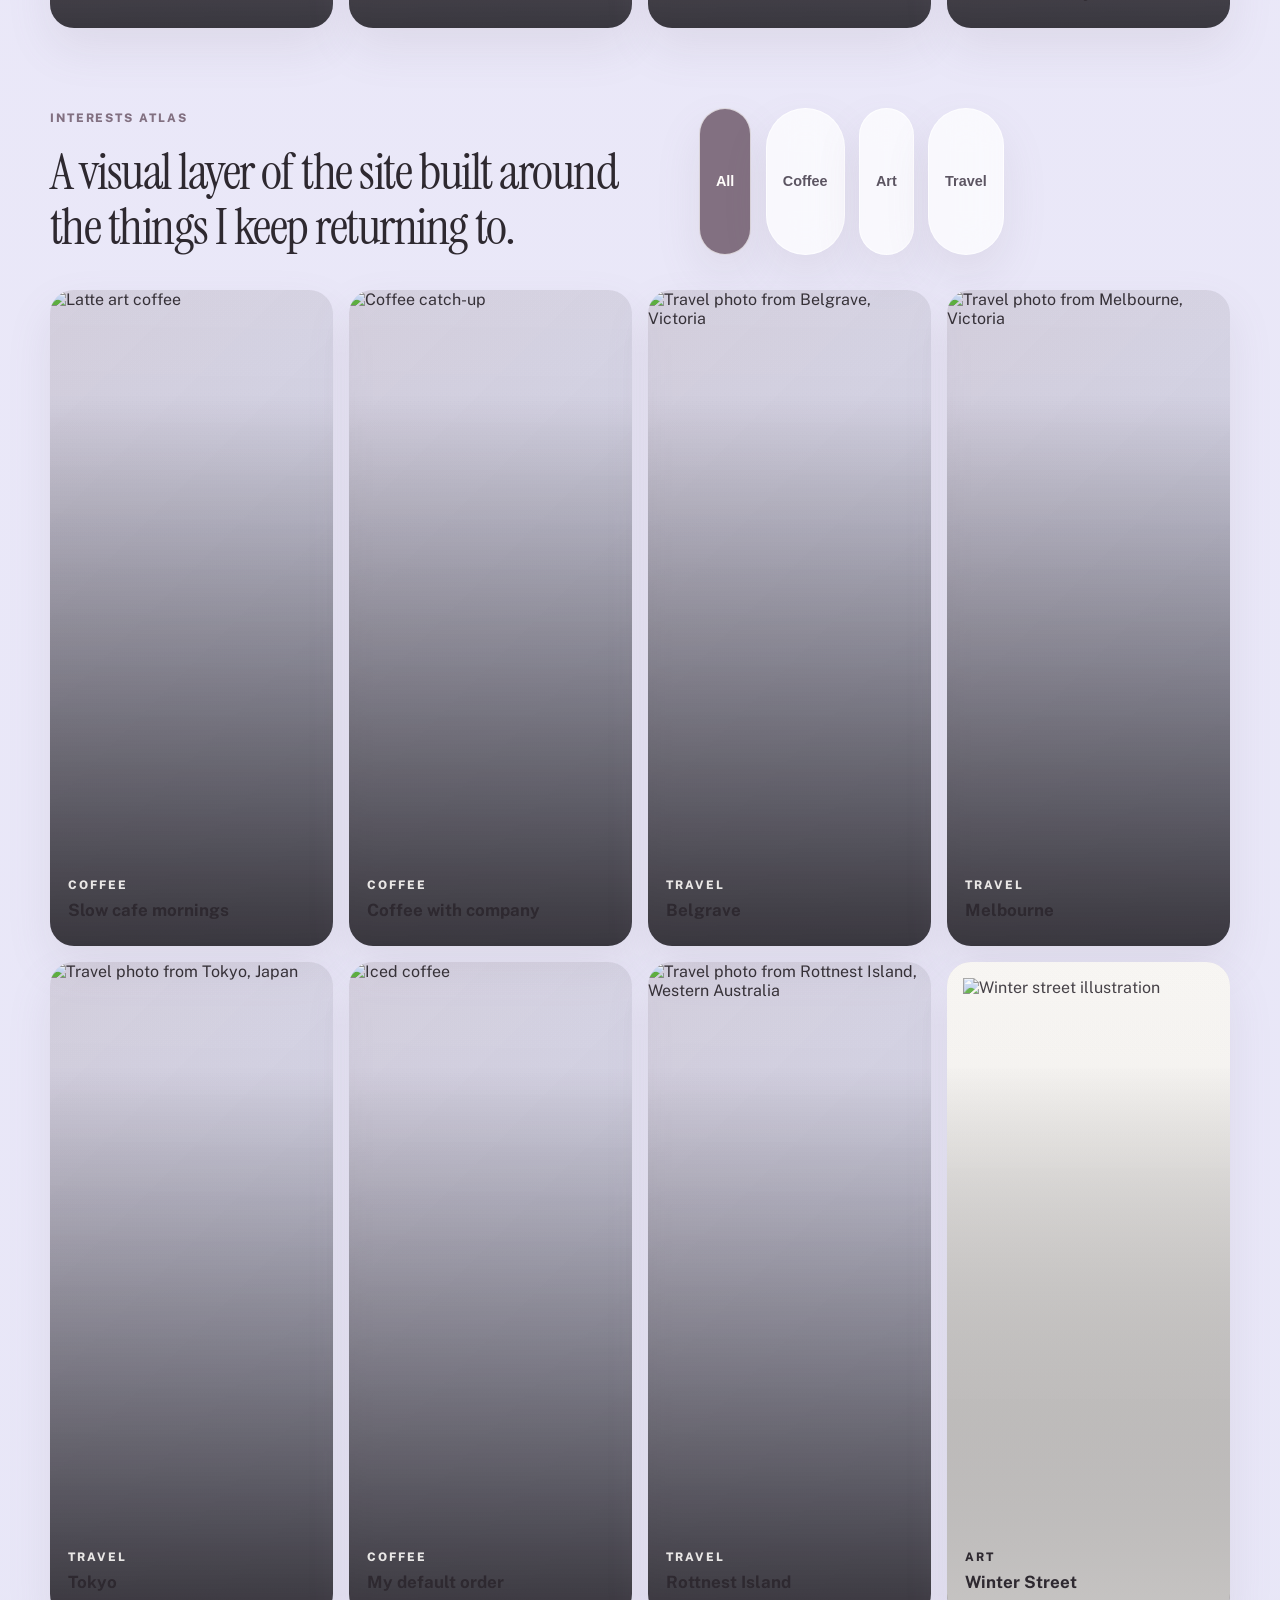
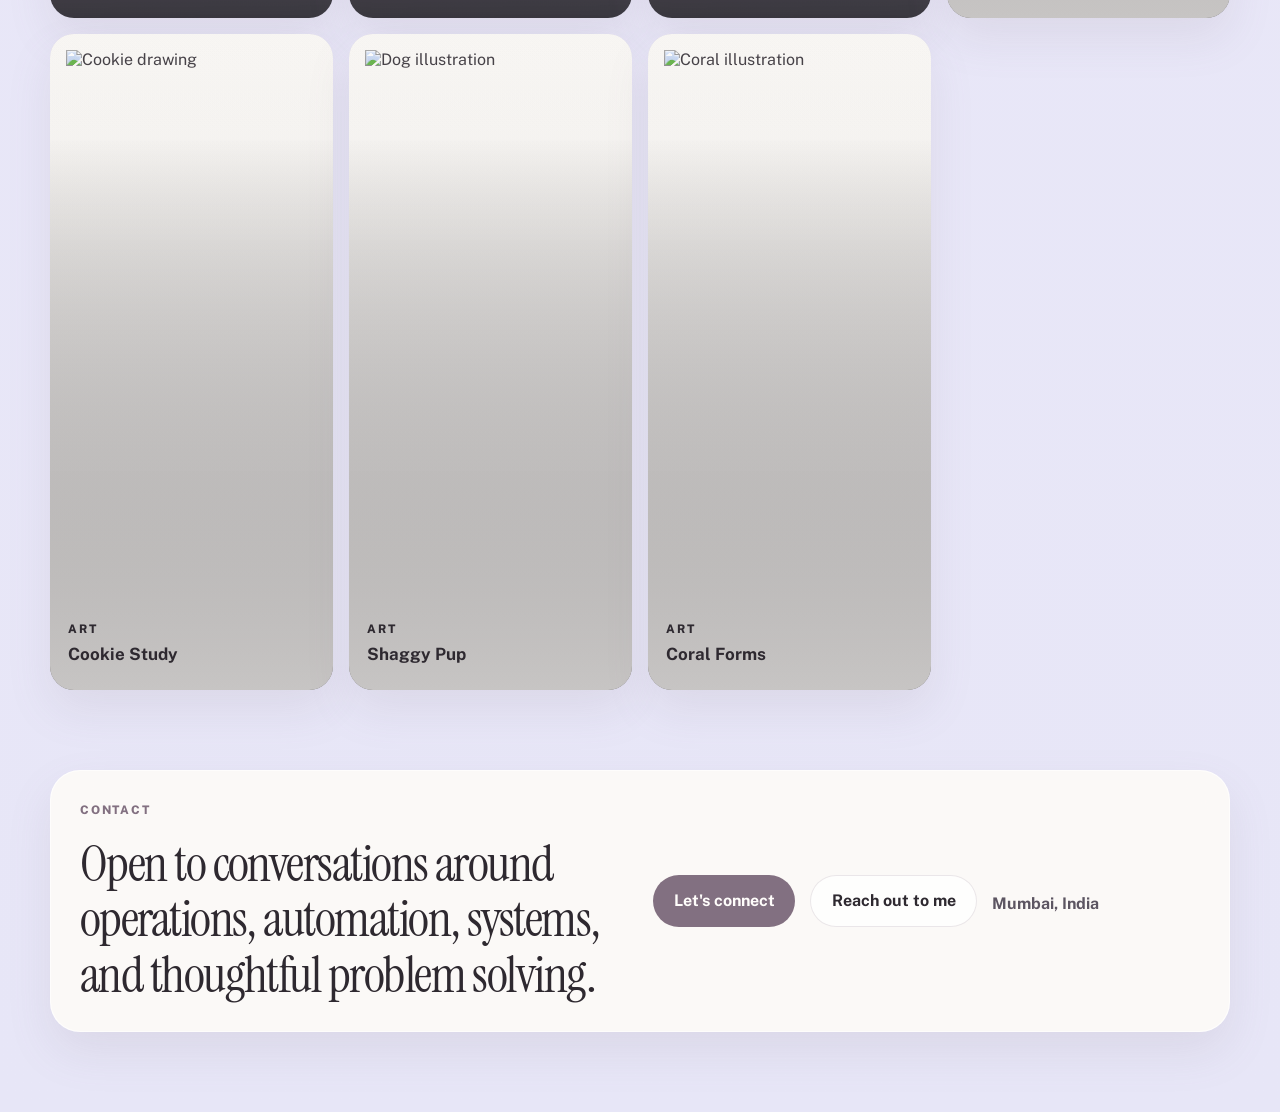
==== commit 06461a5f: "Refine portfolio mobile layout and gallery UX" ====
--- a/index.html
+++ b/index.html
@@ -11,7 +11,7 @@
     <link rel="preconnect" href="https://fonts.googleapis.com" />
     <link rel="preconnect" href="https://fonts.gstatic.com" crossorigin />
     <link
-      href="https://fonts.googleapis.com/css2?family=Instrument+Serif:ital@0;1&family=Manrope:wght@400;500;600;700;800&display=swap"
+      href="https://fonts.googleapis.com/css2?family=Instrument+Serif:ital@0;1&family=Public+Sans:wght@400;500;600;700;800&display=swap"
       rel="stylesheet"
     />
     <link rel="stylesheet" href="styles.css" />
@@ -476,6 +476,145 @@
               <button class="filter-button" type="button" data-filter="art">Art</button>
               <button class="filter-button" type="button" data-filter="travel">Travel</button>
             </div>
+          </div>
+
+          <div class="mobile-interest-groups">
+            <details class="mobile-interest-group" open>
+              <summary>
+                <span>Coffee</span>
+                <span class="summary-icon" aria-hidden="true"></span>
+              </summary>
+              <div class="mobile-interest-list">
+                <article class="gallery-card has-photo">
+                  <img class="gallery-image" src="file:///Z:/Personal%20website%20photos/Coffee%201.jpg" alt="Latte art coffee" loading="lazy" />
+                  <div class="gallery-overlay">
+                    <div class="gallery-copy">
+                      <p class="gallery-tag">Coffee</p>
+                      <h3>Slow cafe mornings</h3>
+                    </div>
+                    <p class="gallery-hover always-visible">A well-made cup can reset an entire day.</p>
+                  </div>
+                </article>
+                <article class="gallery-card has-photo">
+                  <img class="gallery-image" src="file:///Z:/Personal%20website%20photos/Coffee%202.jpg" alt="Coffee catch-up" loading="lazy" />
+                  <div class="gallery-overlay">
+                    <div class="gallery-copy">
+                      <p class="gallery-tag">Coffee</p>
+                      <h3>Coffee with company</h3>
+                    </div>
+                    <p class="gallery-hover always-visible">Coffee dates are one of my favorite ways to catch up.</p>
+                  </div>
+                </article>
+                <article class="gallery-card has-photo">
+                  <img class="gallery-image" src="file:///Z:/Personal%20website%20photos/Coffee%203.jpg" alt="Iced coffee" loading="lazy" />
+                  <div class="gallery-overlay">
+                    <div class="gallery-copy">
+                      <p class="gallery-tag">Coffee</p>
+                      <h3>My default order</h3>
+                    </div>
+                    <p class="gallery-hover always-visible">Usually iced, usually in hand.</p>
+                  </div>
+                </article>
+              </div>
+            </details>
+
+            <details class="mobile-interest-group">
+              <summary>
+                <span>Art</span>
+                <span class="summary-icon" aria-hidden="true"></span>
+              </summary>
+              <div class="mobile-interest-list">
+                <article class="gallery-card has-photo">
+                  <img class="gallery-image contain" src="file:///Z:/Personal%20website%20photos/Art%201.png" alt="Winter street illustration" loading="lazy" />
+                  <div class="gallery-overlay art-overlay">
+                    <div class="gallery-copy">
+                      <p class="gallery-tag">Art</p>
+                      <h3>Winter Street</h3>
+                    </div>
+                    <p class="gallery-hover always-visible">A cozy street scene from my sketching practice.</p>
+                  </div>
+                </article>
+                <article class="gallery-card has-photo">
+                  <img class="gallery-image contain" src="file:///Z:/Personal%20website%20photos/Art%202.png" alt="Cookie drawing" loading="lazy" />
+                  <div class="gallery-overlay art-overlay">
+                    <div class="gallery-copy">
+                      <p class="gallery-tag">Art</p>
+                      <h3>Cookie Study</h3>
+                    </div>
+                    <p class="gallery-hover always-visible">A playful drawing built from simple shapes and texture.</p>
+                  </div>
+                </article>
+                <article class="gallery-card has-photo">
+                  <img class="gallery-image contain" src="file:///Z:/Personal%20website%20photos/Art%203.png" alt="Dog illustration" loading="lazy" />
+                  <div class="gallery-overlay art-overlay">
+                    <div class="gallery-copy">
+                      <p class="gallery-tag">Art</p>
+                      <h3>Shaggy Pup</h3>
+                    </div>
+                    <p class="gallery-hover always-visible">One of my more expressive character-style drawings.</p>
+                  </div>
+                </article>
+                <article class="gallery-card has-photo">
+                  <img class="gallery-image contain" src="file:///Z:/Personal%20website%20photos/Art%204.png" alt="Coral illustration" loading="lazy" />
+                  <div class="gallery-overlay art-overlay">
+                    <div class="gallery-copy">
+                      <p class="gallery-tag">Art</p>
+                      <h3>Coral Forms</h3>
+                    </div>
+                    <p class="gallery-hover always-visible">Color, texture, and organic forms I enjoyed illustrating.</p>
+                  </div>
+                </article>
+              </div>
+            </details>
+
+            <details class="mobile-interest-group">
+              <summary>
+                <span>Travel</span>
+                <span class="summary-icon" aria-hidden="true"></span>
+              </summary>
+              <div class="mobile-interest-list">
+                <article class="gallery-card has-photo">
+                  <img class="gallery-image" src="file:///Z:/Personal%20website%20photos/Travel%201.jpg" alt="Travel photo from Belgrave, Victoria" loading="lazy" />
+                  <div class="gallery-overlay">
+                    <div class="gallery-copy">
+                      <p class="gallery-tag">Travel</p>
+                      <h3>Belgrave</h3>
+                    </div>
+                    <p class="gallery-hover always-visible">Belgrave, Victoria</p>
+                  </div>
+                </article>
+                <article class="gallery-card has-photo">
+                  <img class="gallery-image" src="file:///Z:/Personal%20website%20photos/Travel%202.jpg" alt="Travel photo from Melbourne, Victoria" loading="lazy" />
+                  <div class="gallery-overlay">
+                    <div class="gallery-copy">
+                      <p class="gallery-tag">Travel</p>
+                      <h3>Melbourne</h3>
+                    </div>
+                    <p class="gallery-hover always-visible">Melbourne, Victoria</p>
+                  </div>
+                </article>
+                <article class="gallery-card has-photo">
+                  <img class="gallery-image" src="file:///Z:/Personal%20website%20photos/Travel%203.jpg" alt="Travel photo from Tokyo, Japan" loading="lazy" />
+                  <div class="gallery-overlay">
+                    <div class="gallery-copy">
+                      <p class="gallery-tag">Travel</p>
+                      <h3>Tokyo</h3>
+                    </div>
+                    <p class="gallery-hover always-visible">Tokyo, Japan</p>
+                  </div>
+                </article>
+                <article class="gallery-card has-photo">
+                  <img class="gallery-image" src="file:///Z:/Personal%20website%20photos/Travel%204.jpg" alt="Travel photo from Rottnest Island, Western Australia" loading="lazy" />
+                  <div class="gallery-overlay">
+                    <div class="gallery-copy">
+                      <p class="gallery-tag">Travel</p>
+                      <h3>Rottnest Island</h3>
+                    </div>
+                    <p class="gallery-hover always-visible">Rottnest Island, Western Australia</p>
+                  </div>
+                </article>
+              </div>
+            </details>
           </div>
 
           <div class="gallery-grid interests-gallery">
--- a/styles.css
+++ b/styles.css
@@ -1,21 +1,21 @@
 :root {
   --bg: #e7e6f7;
-  --bg-soft: #f0eef9;
-  --surface: rgba(231, 230, 247, 0.72);
-  --surface-strong: rgba(198, 210, 237, 0.75);
-  --card: rgba(255, 255, 255, 0.62);
-  --text: #2f2a33;
-  --muted: #5e5663;
+  --bg-soft: #f2f0fb;
+  --surface: rgba(252, 250, 247, 0.92);
+  --surface-strong: rgba(252, 250, 247, 0.97);
+  --card: rgba(252, 250, 247, 0.96);
+  --text: #2e2930;
+  --muted: #5c5562;
   --line: rgba(130, 112, 129, 0.16);
   --primary: #827081;
-  --primary-deep: #6f5f6e;
+  --primary-deep: #6d5d6d;
   --secondary: #c6d2ed;
   --accent: #e3d0d8;
   --accent-strong: #aea3b0;
-  --shadow: 0 22px 55px rgba(130, 112, 129, 0.14);
+  --shadow: 0 20px 45px rgba(130, 112, 129, 0.12);
   --radius-xl: 30px;
-  --radius-lg: 22px;
-  --radius-md: 16px;
+  --radius-lg: 24px;
+  --radius-md: 18px;
   --radius-pill: 999px;
   --max-width: 1180px;
 }
@@ -35,15 +35,24 @@
   min-height: 100vh;
   overflow-x: hidden;
   color: var(--text);
-  font-family: "Manrope", sans-serif;
+  font-family: "Public Sans", sans-serif;
   background:
-    radial-gradient(circle at top left, rgba(227, 208, 216, 0.9), transparent 28%),
-    radial-gradient(circle at 100% 10%, rgba(198, 210, 237, 0.82), transparent 26%),
-    linear-gradient(180deg, #f3f1fb 0%, #ebe7f8 50%, #e7e6f7 100%);
+    radial-gradient(circle at top left, rgba(227, 208, 216, 0.82), transparent 28%),
+    radial-gradient(circle at 100% 10%, rgba(198, 210, 237, 0.74), transparent 26%),
+    linear-gradient(180deg, #f3f1fb 0%, #ece9f9 48%, #e7e6f7 100%);
 }
 
 body.menu-open {
   overflow: hidden;
+}
+
+body.menu-open::before {
+  content: "";
+  position: fixed;
+  inset: 0;
+  background: rgba(130, 112, 129, 0.28);
+  backdrop-filter: blur(6px);
+  z-index: 20;
 }
 
 a {
@@ -54,7 +63,7 @@
 p,
 li {
   color: var(--muted);
-  line-height: 1.7;
+  line-height: 1.85;
 }
 
 img {
@@ -67,7 +76,7 @@
   inset: auto;
   pointer-events: none;
   filter: blur(70px);
-  opacity: 0.5;
+  opacity: 0.45;
   z-index: 0;
 }
 
@@ -76,7 +85,7 @@
   left: -5rem;
   width: 16rem;
   height: 16rem;
-  background: rgba(227, 208, 216, 0.8);
+  background: rgba(227, 208, 216, 0.74);
 }
 
 .ambient-two {
@@ -84,15 +93,15 @@
   bottom: 8rem;
   width: 18rem;
   height: 18rem;
-  background: rgba(198, 210, 237, 0.8);
+  background: rgba(198, 210, 237, 0.72);
 }
 
 .page-shell {
   position: relative;
   z-index: 1;
-  width: min(calc(100% - 1rem), var(--max-width));
+  width: min(calc(100% - 1.5rem), var(--max-width));
   margin: 0 auto;
-  padding-bottom: 4rem;
+  padding-bottom: 5rem;
 }
 
 .site-header {
@@ -103,7 +112,7 @@
   align-items: center;
   justify-content: space-between;
   gap: 1rem;
-  padding: 0.8rem 0;
+  padding: 1rem 0;
   backdrop-filter: blur(18px);
 }
 
@@ -113,8 +122,9 @@
 .glass-card,
 .filter-button,
 .hero-ribbon span,
-.skill-list span {
-  border: 1px solid rgba(255, 255, 255, 0.6);
+.skill-list span,
+.mobile-interest-group {
+  border: 1px solid rgba(255, 255, 255, 0.7);
   background: var(--surface);
   backdrop-filter: blur(18px);
   box-shadow: var(--shadow);
@@ -136,6 +146,9 @@
   border-radius: 50%;
   cursor: pointer;
   padding: 0;
+  position: relative;
+  z-index: 31;
+  background: rgba(252, 250, 247, 0.88);
 }
 
 .nav-toggle span {
@@ -149,37 +162,42 @@
 
 .main-nav {
   position: fixed;
-  top: 4.7rem;
-  left: 0.5rem;
-  right: 0.5rem;
-  display: grid;
-  gap: 0.35rem;
-  padding: 1rem;
-  border-radius: 24px;
+  top: 0;
+  right: 0;
+  bottom: 0;
+  width: min(88vw, 24rem);
+  display: flex;
+  flex-direction: column;
+  justify-content: center;
+  gap: 1rem;
+  padding: 6rem 2rem 2rem;
+  border-radius: 0;
+  background: rgba(252, 250, 247, 0.98);
   opacity: 0;
   pointer-events: none;
-  transform: translateY(-0.5rem);
-  transition: opacity 0.25s ease, transform 0.25s ease;
+  transform: translateX(100%);
+  transition: opacity 0.28s ease, transform 0.28s ease;
+  z-index: 30;
 }
 
 .main-nav.is-open {
   opacity: 1;
   pointer-events: auto;
-  transform: translateY(0);
+  transform: translateX(0);
 }
 
 .main-nav a {
-  color: var(--muted);
-  font-size: 0.96rem;
-  font-weight: 700;
+  color: var(--text);
+  font-size: 1.3rem;
+  font-weight: 600;
 }
 
 .section {
-  padding-top: 3rem;
+  padding-top: 5rem;
 }
 
 .hero.section {
-  padding-top: 1.2rem;
+  padding-top: 1.5rem;
 }
 
 .hero,
@@ -193,11 +211,11 @@
 .contact-card {
   display: grid;
   grid-template-columns: 1fr;
-  gap: 1rem;
+  gap: 1.6rem;
 }
 
 .section-heading {
-  margin-bottom: 1.4rem;
+  margin-bottom: 2.2rem;
 }
 
 .eyebrow,
@@ -205,8 +223,8 @@
 .timeline-date,
 .gallery-tag,
 .skill-kicker {
-  margin: 0 0 0.7rem;
-  font-size: 0.76rem;
+  margin: 0 0 0.9rem;
+  font-size: 0.74rem;
   text-transform: uppercase;
   letter-spacing: 0.16em;
   font-weight: 800;
@@ -229,9 +247,9 @@
 }
 
 h1 {
-  max-width: 10ch;
-  font-size: clamp(3rem, 13vw, 5.4rem);
-  line-height: 0.92;
+  max-width: 9ch;
+  font-size: clamp(2.95rem, 11vw, 5.2rem);
+  line-height: 0.98;
 }
 
 h1 span {
@@ -240,23 +258,25 @@
 }
 
 h2 {
-  font-size: clamp(2rem, 8vw, 3.2rem);
-  line-height: 1;
+  font-size: clamp(1.95rem, 7vw, 3.2rem);
+  line-height: 1.08;
 }
 
 h3 {
-  font-size: 1.18rem;
-  line-height: 1.2;
+  font-size: 1.06rem;
+  line-height: 1.3;
 }
 
 h4 {
   font-size: 0.98rem;
-  margin-bottom: 0.35rem;
+  margin-bottom: 0.4rem;
 }
 
 .hero-text,
 .section-note {
   max-width: 62ch;
+  font-size: 1rem;
+  line-height: 1.9;
 }
 
 .hero-actions,
@@ -265,21 +285,21 @@
 .contact-actions {
   display: flex;
   flex-wrap: wrap;
-  gap: 0.75rem;
+  gap: 0.9rem;
 }
 
 .hero-actions {
-  margin-top: 1.6rem;
+  margin-top: 2rem;
 }
 
 .button {
-  min-height: 50px;
+  min-height: 52px;
   display: inline-flex;
   align-items: center;
   justify-content: center;
-  padding: 0.9rem 1.25rem;
+  padding: 0.95rem 1.3rem;
   border-radius: var(--radius-pill);
-  font-weight: 800;
+  font-weight: 700;
   transition: transform 0.2s ease, box-shadow 0.2s ease;
 }
 
@@ -289,11 +309,11 @@
 
 .button-primary {
   background: var(--primary);
-  color: #f8f6fb;
+  color: #fffdfb;
 }
 
 .button-secondary {
-  background: rgba(255, 255, 255, 0.54);
+  background: rgba(255, 255, 255, 0.7);
   border: 1px solid var(--line);
 }
 
@@ -303,32 +323,27 @@
 }
 
 .hero-ribbon {
-  margin-top: 1.2rem;
+  margin-top: 1.4rem;
 }
 
 .hero-ribbon span,
 .filter-button,
 .skill-list span {
-  padding: 0.72rem 0.95rem;
+  padding: 0.8rem 1rem;
   border-radius: var(--radius-pill);
-  font-size: 0.92rem;
-  font-weight: 700;
+  font-size: 0.9rem;
+  font-weight: 600;
   color: var(--muted);
 }
 
 .glass-card {
   border-radius: var(--radius-xl);
-  padding: 1.3rem;
-}
-
-.statement-card,
-.intro-card,
-.skill-card {
-  min-height: 100%;
+  padding: 1.8rem;
+  background: var(--card);
 }
 
 .metric-card {
-  min-height: 150px;
+  min-height: 168px;
   display: flex;
   flex-direction: column;
   justify-content: space-between;
@@ -336,22 +351,23 @@
 
 .metric-value {
   font-family: "Instrument Serif", serif;
-  font-size: 2.2rem;
+  font-size: 2.1rem;
   line-height: 1;
 }
 
 .metric-label {
-  margin-top: 0.8rem;
+  margin-top: 1rem;
+  line-height: 1.8;
 }
 
 .timeline {
   display: grid;
-  gap: 1rem;
+  gap: 1.4rem;
 }
 
 .timeline-role {
   margin: 0;
-  font-weight: 800;
+  font-weight: 700;
 }
 
 .timeline-org {
@@ -363,32 +379,32 @@
   margin: 0;
   padding: 0;
   display: grid;
-  gap: 0.6rem;
+  gap: 0.9rem;
 }
 
 .star-list li {
   position: relative;
-  padding-left: 1.15rem;
+  padding-left: 1.2rem;
 }
 
 .star-list li::before {
-  content: "✦";
+  content: "?";
   position: absolute;
   left: 0;
   top: 0;
   color: var(--primary);
   font-size: 0.82rem;
-  line-height: 1.8;
+  line-height: 1.9;
 }
 
 .compact-list {
-  gap: 0.55rem;
+  gap: 0.7rem;
 }
 
 .case-study {
   position: relative;
   overflow: hidden;
-  padding: 1.4rem;
+  padding: 1.8rem;
 }
 
 .case-study::before {
@@ -399,12 +415,12 @@
   width: 11rem;
   height: 11rem;
   border-radius: 50%;
-  background: radial-gradient(circle, rgba(198, 210, 237, 0.5), transparent 70%);
+  background: radial-gradient(circle, rgba(198, 210, 237, 0.48), transparent 70%);
 }
 
 .case-study.accent {
   background:
-    linear-gradient(145deg, rgba(130, 112, 129, 0.95), rgba(174, 163, 176, 0.92)),
+    linear-gradient(145deg, rgba(130, 112, 129, 0.96), rgba(174, 163, 176, 0.93)),
     rgba(130, 112, 129, 0.95);
 }
 
@@ -413,7 +429,7 @@
 .case-study.accent h3,
 .case-study.accent h4,
 .case-study.accent .card-label {
-  color: #f8f6fb;
+  color: #fffdfb;
 }
 
 .case-study-top,
@@ -423,49 +439,100 @@
 }
 
 .case-study-layout > div {
-  padding: 0.95rem;
+  padding: 1.1rem;
   border-radius: var(--radius-md);
-  background: rgba(255, 255, 255, 0.38);
+  background: rgba(255, 255, 255, 0.42);
 }
 
 .case-study.accent .case-study-layout > div {
-  background: rgba(255, 255, 255, 0.1);
-}
-
-.skills-grid {
-  gap: 1rem;
+  background: rgba(255, 255, 255, 0.12);
 }
 
 .skill-card {
-  background: var(--card);
+  min-height: 100%;
 }
 
 .skill-card-wide {
   background:
-    linear-gradient(145deg, rgba(198, 210, 237, 0.55), rgba(227, 208, 216, 0.55)),
+    linear-gradient(145deg, rgba(198, 210, 237, 0.48), rgba(227, 208, 216, 0.48)),
     var(--card);
 }
 
 .skill-list {
   display: flex;
   flex-wrap: wrap;
-  gap: 0.7rem;
+  gap: 0.8rem;
   margin-top: 1rem;
 }
 
+.filter-wrap {
+  display: none;
+}
+
+.mobile-interest-groups {
+  display: grid;
+  gap: 1rem;
+}
+
+.mobile-interest-group {
+  border-radius: 24px;
+  overflow: hidden;
+}
+
+.mobile-interest-group summary {
+  list-style: none;
+  display: flex;
+  align-items: center;
+  justify-content: space-between;
+  gap: 1rem;
+  padding: 1.15rem 1.2rem;
+  cursor: pointer;
+  font-weight: 600;
+  color: var(--text);
+}
+
+.mobile-interest-group summary::-webkit-details-marker {
+  display: none;
+}
+
+.summary-icon {
+  width: 0.85rem;
+  height: 0.85rem;
+  border-right: 2px solid var(--primary);
+  border-bottom: 2px solid var(--primary);
+  transform: rotate(45deg);
+  transition: transform 0.2s ease;
+}
+
+.mobile-interest-group[open] .summary-icon {
+  transform: rotate(225deg);
+}
+
+.mobile-interest-list {
+  display: grid;
+  gap: 0.9rem;
+  padding: 0 0.9rem 0.9rem;
+}
+
+.mobile-interest-list .gallery-card:not(:first-child) {
+  display: none;
+}
+
+.mobile-interest-group[open] .mobile-interest-list .gallery-card:not(:first-child) {
+  display: block;
+}
+
 .gallery-grid {
-  display: grid;
-  grid-template-columns: 1fr;
-  gap: 0.85rem;
+  display: none;
 }
 
 .gallery-card {
   position: relative;
   isolation: isolate;
-  min-height: 280px;
+  min-height: 320px;
   border-radius: 24px;
   overflow: hidden;
-  background: linear-gradient(135deg, rgba(174, 163, 176, 0.38), rgba(198, 210, 237, 0.48));
+  background: linear-gradient(135deg, rgba(174, 163, 176, 0.32), rgba(198, 210, 237, 0.36));
   box-shadow: var(--shadow);
 }
 
@@ -478,12 +545,12 @@
 
 .gallery-card::before {
   z-index: -2;
-  background: linear-gradient(180deg, rgba(255, 255, 255, 0.05) 0%, rgba(35, 31, 37, 0.08) 100%);
+  background: linear-gradient(180deg, rgba(255, 255, 255, 0.04) 0%, rgba(31, 27, 33, 0.12) 100%);
 }
 
 .gallery-card::after {
   z-index: -1;
-  background: linear-gradient(180deg, transparent 18%, rgba(35, 31, 37, 0.78) 100%);
+  background: linear-gradient(180deg, rgba(26, 23, 28, 0.02) 16%, rgba(26, 23, 28, 0.82) 100%);
 }
 
 .gallery-image {
@@ -499,7 +566,7 @@
 
 .gallery-image.contain {
   object-fit: contain;
-  background: rgba(248, 246, 251, 0.96);
+  background: rgba(252, 250, 247, 0.98);
   padding: 1rem;
 }
 
@@ -509,12 +576,13 @@
   display: flex;
   flex-direction: column;
   justify-content: flex-end;
-  gap: 0.38rem;
-  padding: 1rem;
-  color: #f8f6fb;
+  gap: 0.42rem;
+  padding: 1.15rem;
+  color: #fffdfb;
 }
 
 .art-overlay {
+  background: linear-gradient(180deg, rgba(252, 250, 247, 0.06), rgba(252, 250, 247, 0.72));
   color: var(--text);
 }
 
@@ -526,12 +594,13 @@
 
 .gallery-copy {
   display: grid;
-  gap: 0.12rem;
+  gap: 0.05rem;
   transition: transform 0.22s ease;
 }
 
 .gallery-tag {
-  margin-bottom: 0.18rem;
+  margin-bottom: 0.08rem;
+  color: rgba(255, 253, 251, 0.88);
 }
 
 .gallery-hover {
@@ -540,9 +609,16 @@
   overflow: hidden;
   opacity: 0;
   transform: translateY(8px);
-  font-size: 0.9rem;
-  line-height: 1.45;
+  font-size: 0.88rem;
+  line-height: 1.62;
   transition: max-height 0.24s ease, opacity 0.24s ease, transform 0.24s ease;
+  color: rgba(255, 253, 251, 0.96);
+}
+
+.always-visible {
+  max-height: none;
+  opacity: 1;
+  transform: none;
 }
 
 .gallery-card:hover .gallery-image,
@@ -552,44 +628,36 @@
 
 .gallery-card:hover .gallery-copy,
 .gallery-card:focus-within .gallery-copy {
-  transform: translateY(-0.15rem);
-}
-
-.gallery-card:hover .gallery-hover,
-.gallery-card:focus-within .gallery-hover {
+  transform: translateY(-0.12rem);
+}
+
+.gallery-card:hover .gallery-hover:not(.always-visible),
+.gallery-card:focus-within .gallery-hover:not(.always-visible) {
   max-height: 4.8rem;
   opacity: 1;
   transform: translateY(0);
 }
 
-.filter-wrap {
-  justify-content: flex-start;
-}
-
 .filter-button {
   cursor: pointer;
-  background: rgba(255, 255, 255, 0.5);
+  background: rgba(255, 255, 255, 0.72);
 }
 
 .filter-button.is-active {
   background: var(--primary);
-  color: #f8f6fb;
+  color: #fffdfb;
 }
 
 .gallery-card[hidden] {
   display: none;
 }
 
-.contact-card {
-  align-items: center;
-}
-
 .contact-actions {
   align-items: center;
 }
 
 .contact-location {
-  margin: 0.25rem 0 0;
+  margin: 0.35rem 0 0;
   font-weight: 700;
 }
 
@@ -619,7 +687,11 @@
 
 @media (min-width: 700px) {
   .page-shell {
-    width: min(calc(100% - 1.5rem), var(--max-width));
+    width: min(calc(100% - 2rem), var(--max-width));
+  }
+
+  .site-header {
+    padding: 1.15rem 0;
   }
 
   .hero-actions .button,
@@ -627,21 +699,31 @@
     width: auto;
   }
 
+  .hero,
+  .split-heading,
+  .intro-grid,
   .hero-metrics,
-  .intro-grid,
+  .contact-card,
   .skills-grid,
-  .contact-card {
-    grid-template-columns: repeat(2, minmax(0, 1fr));
-  }
-
   .case-study-layout {
     grid-template-columns: repeat(2, minmax(0, 1fr));
   }
 
+  .mobile-interest-groups {
+    display: none;
+  }
+
+  .filter-wrap {
+    display: flex;
+    justify-content: flex-start;
+  }
+
   .gallery-grid {
+    display: grid;
     grid-template-columns: repeat(6, minmax(0, 1fr));
     grid-auto-rows: 12px;
     grid-auto-flow: dense;
+    gap: 1rem;
   }
 
   .gallery-card {
@@ -656,8 +738,8 @@
 }
 
 @media (min-width: 980px) {
-  .page-shell {
-    width: min(calc(100% - 2rem), var(--max-width));
+  body.menu-open::before {
+    display: none;
   }
 
   .nav-toggle {
@@ -666,14 +748,24 @@
 
   .main-nav {
     position: static;
+    width: auto;
     opacity: 1;
     pointer-events: auto;
     transform: none;
     display: flex;
+    flex-direction: row;
     align-items: center;
+    justify-content: flex-start;
     gap: 1.25rem;
     padding: 0.95rem 1.2rem;
     border-radius: var(--radius-pill);
+    background: var(--surface);
+  }
+
+  .main-nav a {
+    font-size: 0.96rem;
+    font-weight: 600;
+    color: var(--muted);
   }
 
   .hero,
@@ -696,13 +788,13 @@
     grid-template-columns: repeat(3, minmax(0, 1fr));
   }
 
-  .timeline-item,
-  .contact-card {
-    gap: 1.4rem;
+  .timeline {
+    gap: 1.5rem;
   }
 
   .timeline-item {
     grid-template-columns: 0.55fr 1fr;
+    gap: 1.4rem;
   }
 
   .skills-grid {
@@ -713,3 +805,5 @@
     grid-template-columns: repeat(12, minmax(0, 1fr));
   }
 }
+
+
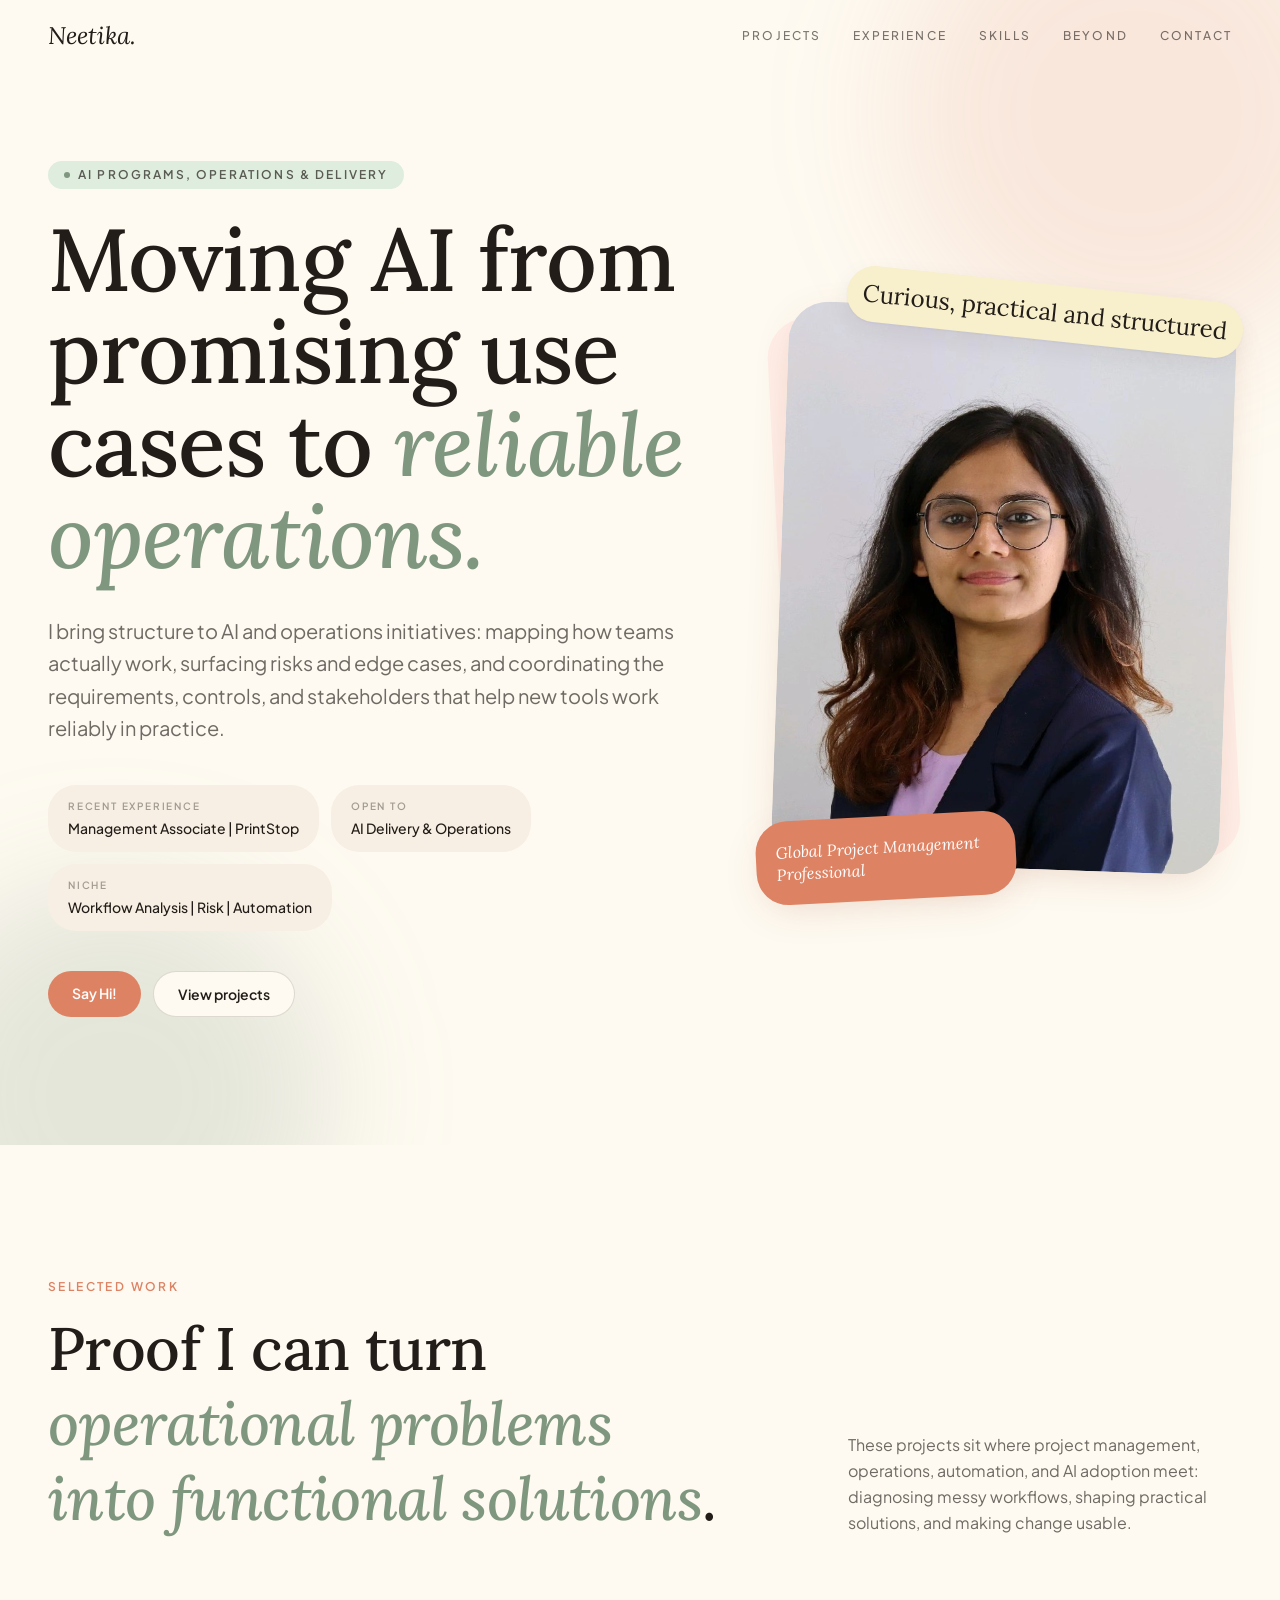
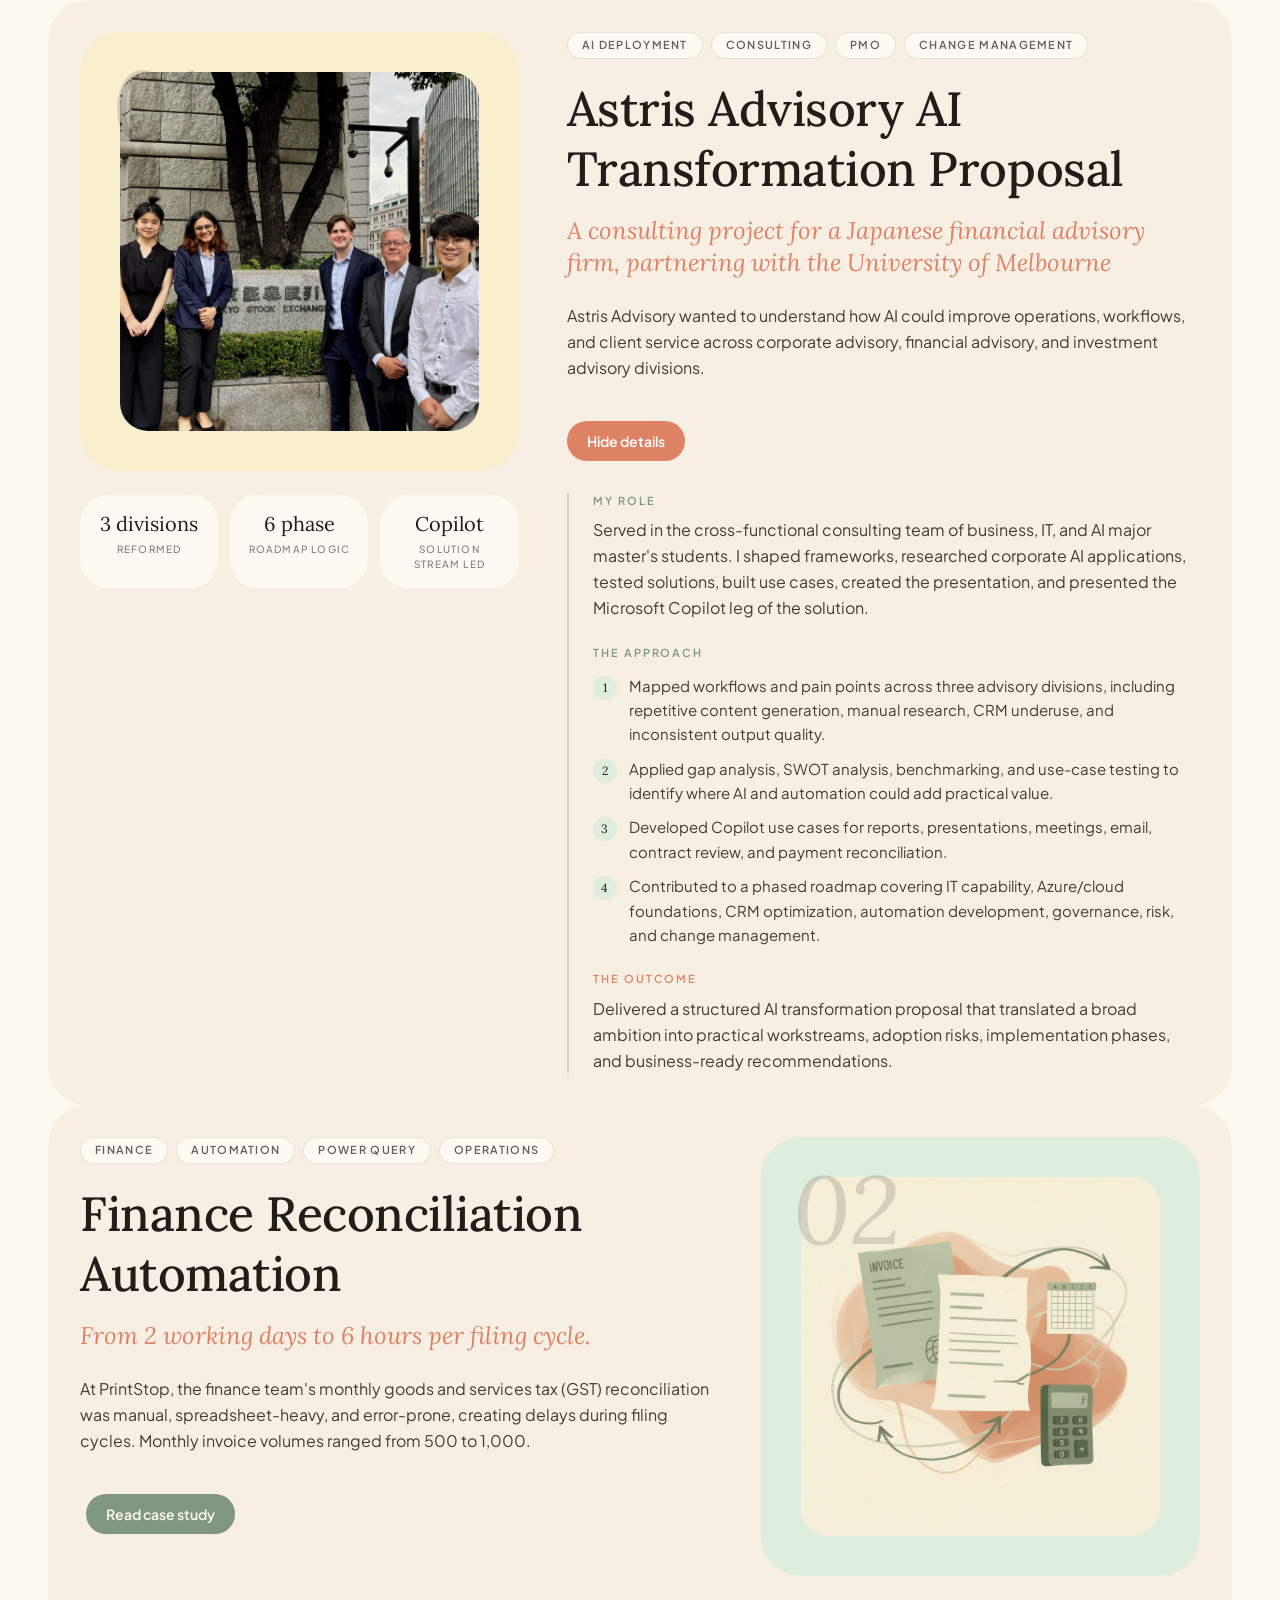
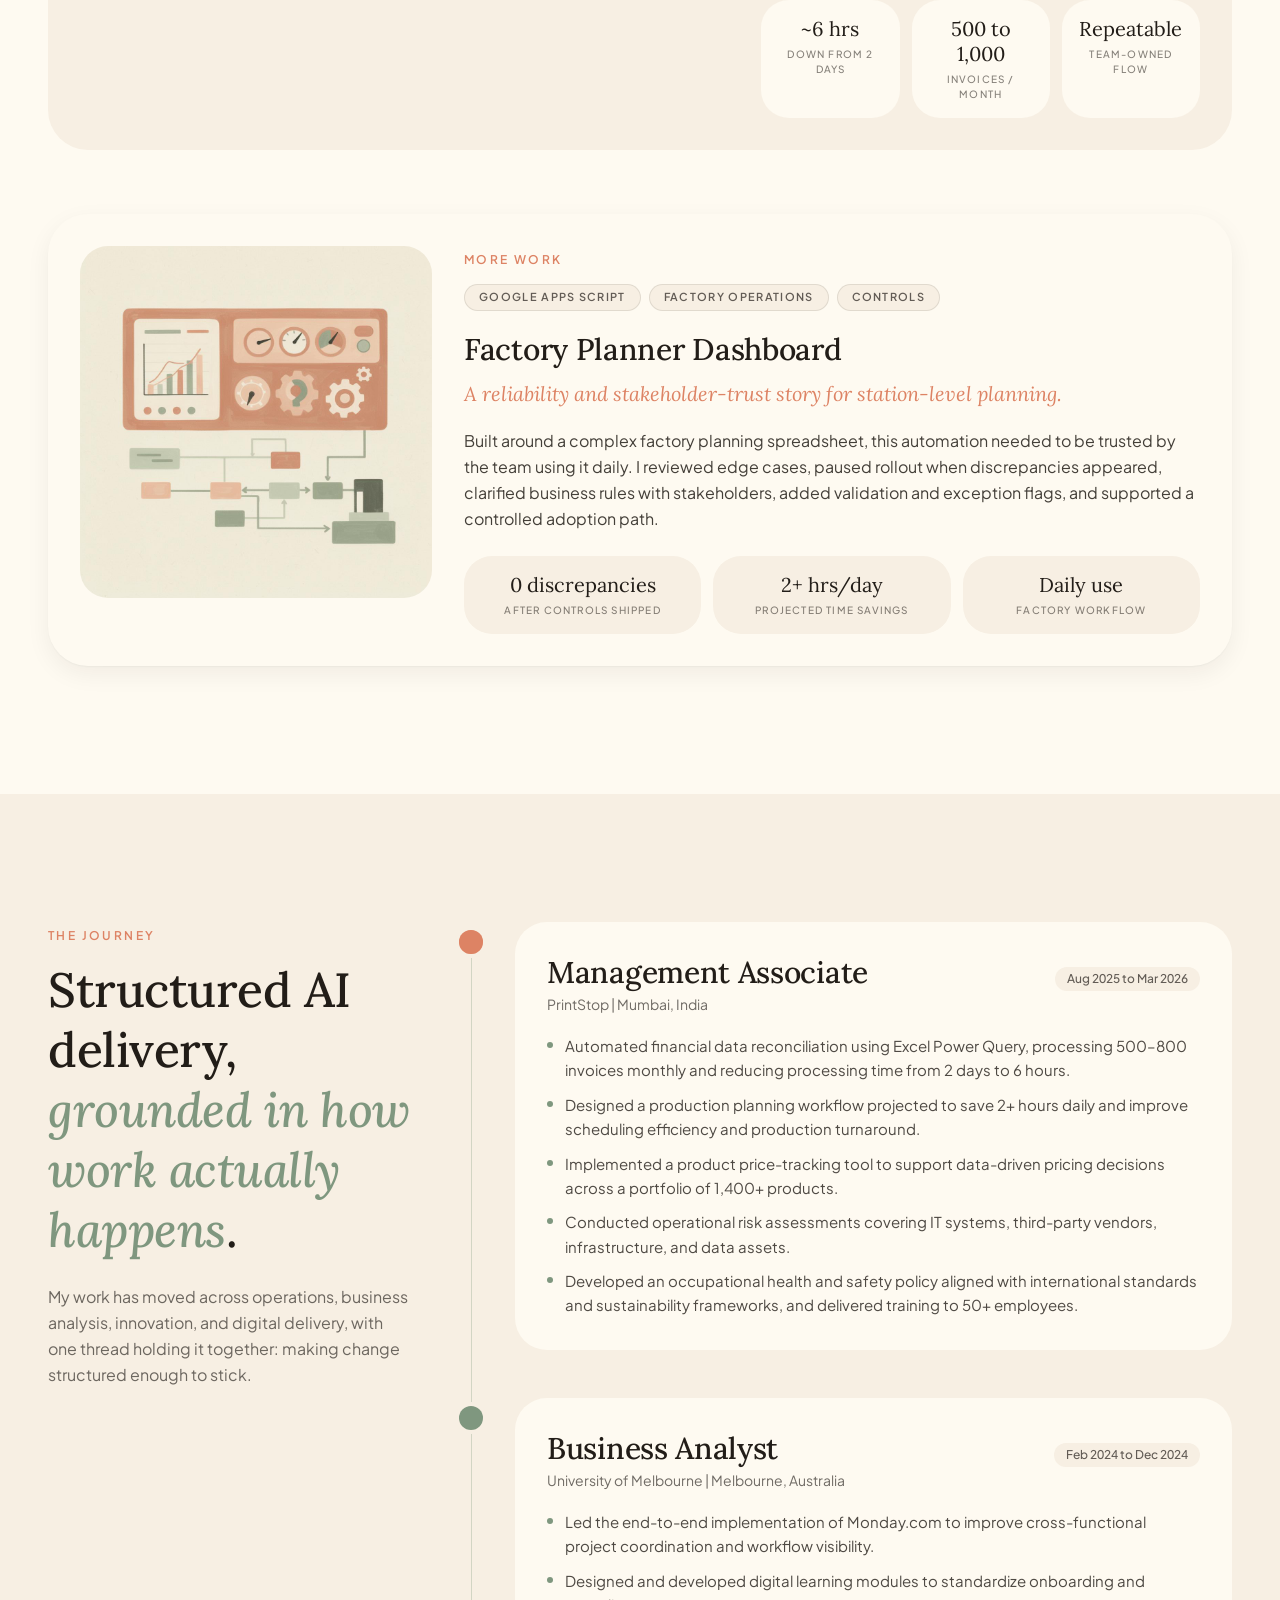
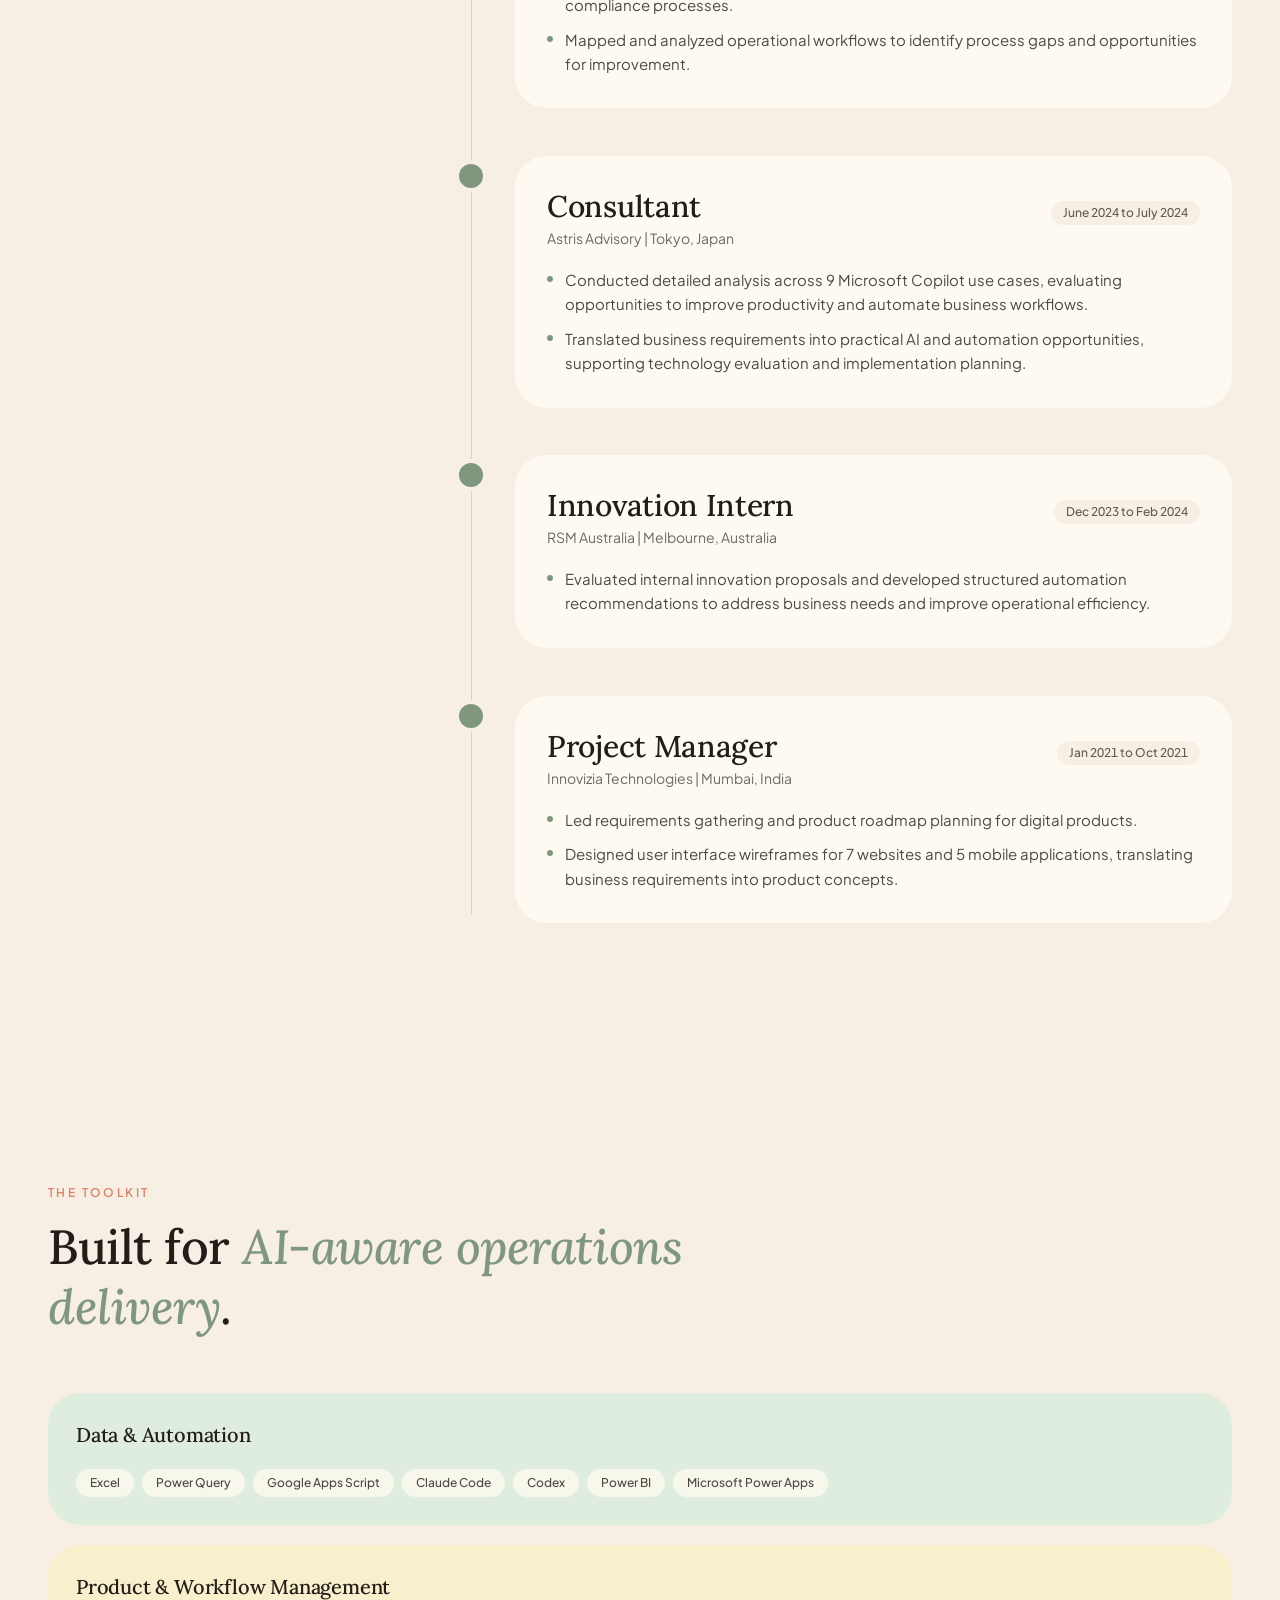
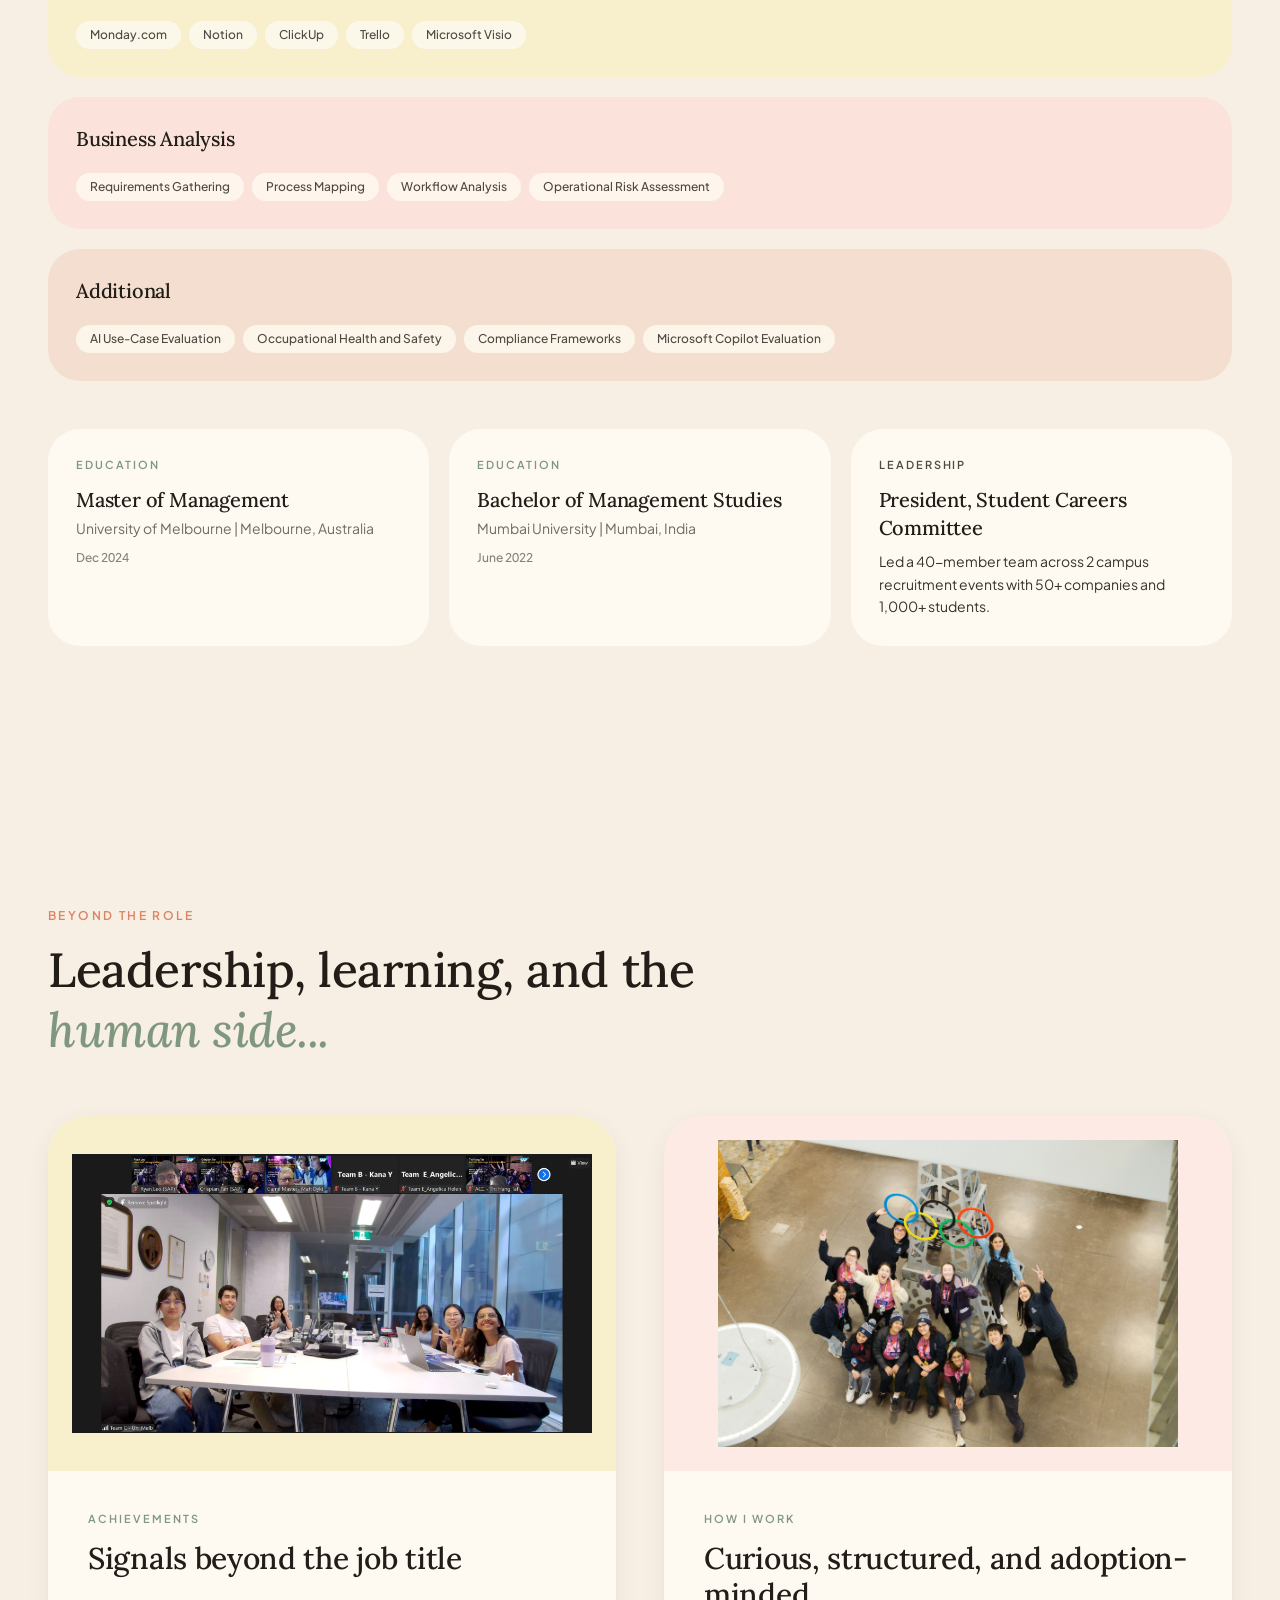
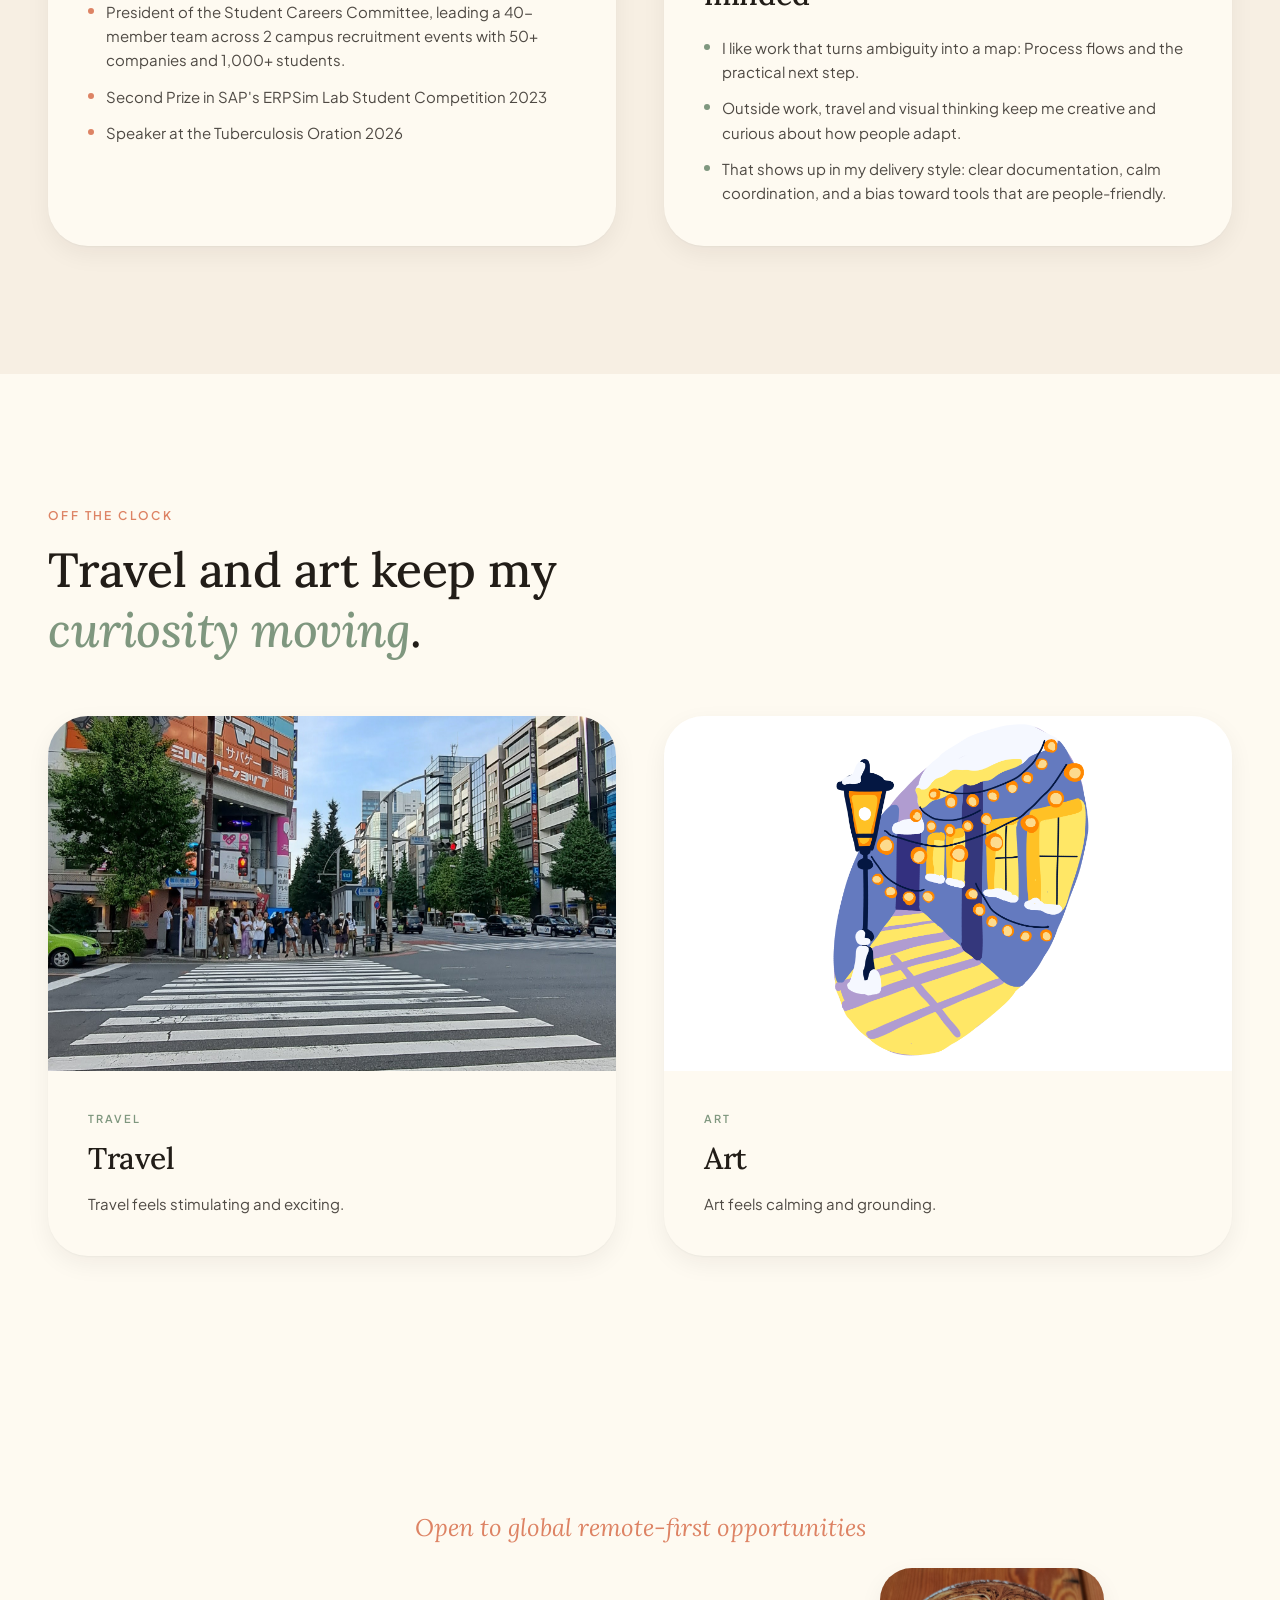
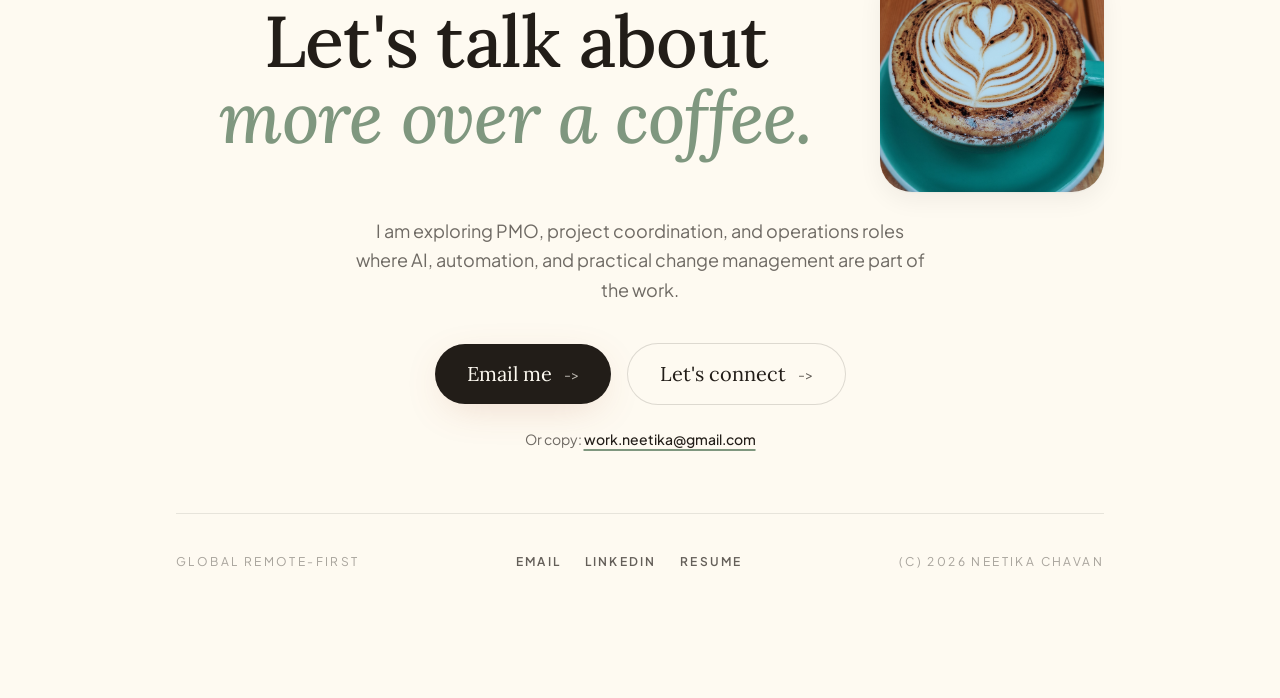
==== commit 9637a8e2: "Tailor portfolio for Chronicle Labs" ====
--- a/index.html
+++ b/index.html
@@ -1,775 +1,754 @@
-<!DOCTYPE html>
+<!doctype html>
 <html lang="en">
   <head>
-    <meta charset="UTF-8" />
-    <meta name="viewport" content="width=device-width, initial-scale=1.0" />
-    <title>Neetika Chavan | Operations, Automation & Creative Systems</title>
+    <meta charset="utf-8" />
+    <meta name="viewport" content="width=device-width, initial-scale=1" />
+    <title>Neetika Chavan | AI Operations &amp; Program Delivery</title>
+    <meta name="author" content="Neetika Chavan" />
     <meta
       name="description"
-      content="A personal portfolio for Neetika Chavan showcasing professional experience, automation case studies, leadership, and interests."
+      content="Neetika Chavan helps teams structure AI and operations initiatives through workflow analysis, risk assessment, automation, and cross-functional delivery."
     />
+    <meta property="og:title" content="Neetika Chavan | AI Operations &amp; Program Delivery" />
+    <meta
+      property="og:description"
+      content="Neetika Chavan helps teams structure AI and operations initiatives through workflow analysis, risk assessment, automation, and cross-functional delivery."
+    />
+    <meta property="og:type" content="website" />
+    <meta property="og:url" content="https://neetikac16.github.io/Nee-Repo/" />
+    <meta name="twitter:card" content="summary" />
+    <meta name="twitter:title" content="Neetika Chavan | AI Operations &amp; Program Delivery" />
+    <meta
+      name="twitter:description"
+      content="Neetika Chavan helps teams structure AI and operations initiatives through workflow analysis, risk assessment, automation, and cross-functional delivery."
+    />
+    <link rel="preload" as="image" href="./assets/neetika-portrait-fRO-wFy6.jpg" />
     <link rel="preconnect" href="https://fonts.googleapis.com" />
     <link rel="preconnect" href="https://fonts.gstatic.com" crossorigin />
     <link
-      href="https://fonts.googleapis.com/css2?family=Instrument+Serif:ital@0;1&family=Public+Sans:wght@400;500;600;700;800&display=swap"
       rel="stylesheet"
+      href="https://fonts.googleapis.com/css2?family=Lora:ital,wght@0,400;0,500;0,600;1,500&family=Plus+Jakarta+Sans:wght@300;400;500;600;700&display=swap"
     />
-    <link rel="stylesheet" href="styles.css" />
+    <link rel="stylesheet" href="./styles.css" />
+    <script defer src="./script.js"></script>
   </head>
   <body>
-    <div class="ambient ambient-one"></div>
-    <div class="ambient ambient-two"></div>
-
-    <div class="page-shell">
-      <header class="site-header">
-        <a class="brand" href="#top" aria-label="Home">NC</a>
-
-        <button class="nav-toggle" type="button" aria-expanded="false" aria-label="Toggle menu">
-          <span></span>
-          <span></span>
-        </button>
-
-        <nav class="main-nav" aria-label="Main navigation">
-          <a href="#about">About</a>
-          <a href="#experience">Experience</a>
-          <a href="#case-studies">Case Studies</a>
-          <a href="#snapshots">Snapshots</a>
-          <a href="#interests">Interests</a>
-          <a href="#contact">Contact</a>
-        </nav>
-      </header>
-
-      <main id="top">
-        <section class="hero section">
-          <div class="hero-copy">
-            <p class="eyebrow">Portfolio of a systems-minded operator</p>
-            <h1>
-              Turning complex workflows into
-              <span>clear, trusted systems.</span>
-            </h1>
-            <p class="hero-text">
-              I'm Neetika Chavan, a management professional working across operations,
-              automation, compliance, and process improvement. I enjoy making business systems
-              more reliable without losing sight of the people who use them every day.
+    <div class="min-h-screen bg-canvas text-ink">
+      <nav data-nav class="fixed inset-x-0 top-0 z-50 bg-transparent transition-all duration-300">
+        <div class="mx-auto flex max-w-7xl items-center justify-between px-6 py-5 md:px-12">
+          <a href="#" class="font-serif text-2xl italic text-ink">Neetika.</a>
+          <div class="hidden items-center gap-8 text-xs font-medium uppercase tracking-[0.18em] text-ink/60 md:flex">
+            <a href="#projects" class="transition-colors hover:text-terracotta">Projects</a>
+            <a href="#experience" class="transition-colors hover:text-terracotta">Experience</a>
+            <a href="#skills" class="transition-colors hover:text-terracotta">Skills</a>
+            <a href="#beyond" class="transition-colors hover:text-terracotta">Beyond</a>
+            <a href="#contact" class="transition-colors hover:text-terracotta">Contact</a>
+          </div>
+        </div>
+      </nav>
+
+      <main>
+        <section class="relative overflow-hidden pt-32 pb-24 md:pt-40 md:pb-32">
+          <div
+            aria-hidden="true"
+            class="pointer-events-none absolute -top-32 -right-24 h-[480px] w-[480px] rounded-full bg-terracotta/15 blur-3xl"
+          ></div>
+          <div
+            aria-hidden="true"
+            class="pointer-events-none absolute -bottom-40 -left-24 h-[420px] w-[420px] rounded-full bg-sage/20 blur-3xl"
+          ></div>
+
+          <div class="relative mx-auto grid max-w-7xl grid-cols-1 items-center gap-16 px-6 md:px-12 lg:grid-cols-12">
+            <div class="lg:col-span-7">
+              <span class="mb-6 inline-flex items-center gap-2 rounded-full bg-sage-soft px-4 py-1.5 text-xs font-semibold uppercase tracking-[0.18em] text-ink/70">
+                <span class="size-1.5 animate-pulse rounded-full bg-sage"></span>
+                AI programs, operations &amp; delivery
+              </span>
+              <h1 class="hero-title font-serif text-5xl leading-[1.05] text-balance text-ink md:text-7xl lg:text-[5.5rem]">
+                Moving AI from promising use cases to
+                <span class="italic text-sage">reliable operations.</span>
+              </h1>
+              <p class="mt-8 max-w-[52ch] text-lg leading-relaxed text-ink-muted md:text-xl">
+                I bring structure to AI and operations initiatives: mapping how teams actually work,
+                surfacing risks and edge cases, and coordinating the requirements, controls, and
+                stakeholders that help new tools work reliably in practice.
+              </p>
+
+              <div class="hero-meta mt-10 flex flex-wrap gap-3">
+                <div class="rounded-2xl bg-paper px-5 py-3.5">
+                  <p class="text-[10px] font-semibold uppercase tracking-[0.18em] text-ink/40">Recent experience</p>
+                  <p class="mt-1 text-sm font-medium text-ink">Management Associate | PrintStop</p>
+                </div>
+                <div class="rounded-2xl bg-paper px-5 py-3.5">
+                  <p class="text-[10px] font-semibold uppercase tracking-[0.18em] text-ink/40">Open to</p>
+                  <p class="mt-1 text-sm font-medium text-ink">AI Delivery &amp; Operations</p>
+                </div>
+                <div class="rounded-2xl bg-paper px-5 py-3.5">
+                  <p class="text-[10px] font-semibold uppercase tracking-[0.18em] text-ink/40">Niche</p>
+                  <p class="mt-1 text-sm font-medium text-ink">Workflow Analysis | Risk | Automation</p>
+                </div>
+              </div>
+
+              <div class="mt-10 flex flex-wrap gap-3">
+                <a
+                  href="#contact"
+                  class="rounded-full bg-terracotta px-6 py-3 text-sm font-semibold text-terracotta-foreground transition-transform hover:scale-105"
+                >
+                  Say Hi!
+                </a>
+                <a
+                  href="#projects"
+                  class="rounded-full border border-ink/15 bg-canvas px-6 py-3 text-sm font-semibold text-ink transition-colors hover:border-terracotta hover:text-terracotta"
+                >
+                  View projects
+                </a>
+              </div>
+            </div>
+
+            <div class="relative lg:col-span-5">
+              <div class="relative aspect-[4/5] w-full max-w-md mx-auto">
+                <div class="absolute inset-0 -rotate-3 rounded-[2.5rem] bg-blush/40"></div>
+                <div class="absolute inset-0 rotate-2 overflow-hidden rounded-[2.5rem] bg-paper shadow-warm transition-transform duration-700 hover:rotate-0">
+                  <img
+                    src="./assets/neetika-portrait-fRO-wFy6.jpg"
+                    alt="Portrait of Neetika Chavan"
+                    width="800"
+                    height="1000"
+                    class="h-full w-full object-cover"
+                  />
+                </div>
+                <div class="absolute -bottom-8 -left-6 max-w-[260px] rotate-[-3deg] rounded-3xl bg-terracotta p-5 text-terracotta-foreground shadow-warm">
+                  <p class="font-serif text-base italic leading-snug">Global Project Management Professional</p>
+                </div>
+                <div class="absolute -top-6 -right-4 rotate-[6deg] rounded-2xl bg-butter px-4 py-3 shadow-soft">
+                  <p class="font-serif text-2xl text-ink">Curious, practical and structured</p>
+                </div>
+              </div>
+            </div>
+          </div>
+        </section>
+
+        <section id="projects" class="relative py-24 md:py-32">
+          <div class="mx-auto max-w-7xl px-6 md:px-12">
+            <div class="mb-16 flex flex-wrap items-end justify-between gap-6">
+              <div class="max-w-2xl">
+                <span class="mb-4 inline-block text-xs font-semibold uppercase tracking-[0.2em] text-terracotta">
+                  Selected work
+                </span>
+                <h2 class="font-serif text-4xl leading-tight text-ink md:text-5xl lg:text-6xl">
+                  Proof I can turn <em class="text-sage">operational problems into functional solutions</em>.
+                </h2>
+              </div>
+              <p class="max-w-sm text-base leading-relaxed text-ink-muted">
+                These projects sit where project management, operations, automation, and AI adoption meet:
+                diagnosing messy workflows, shaping practical solutions, and making change usable.
+              </p>
+            </div>
+
+            <div class="space-y-10">
+              <article data-reveal class="case-card grid grid-cols-1 gap-10 rounded-[2.5rem] bg-paper p-5 md:p-8 lg:grid-cols-12 lg:gap-12">
+                <div class="lg:col-span-5">
+                  <div class="relative overflow-hidden rounded-[2.5rem] bg-butter p-6 md:p-10">
+                    <div class="aspect-square overflow-hidden rounded-[1.75rem]">
+                      <img
+                        src="./assets/astris.jpg"
+                        alt="Astris Advisory team photo"
+                        width="1024"
+                        height="1024"
+                        loading="lazy"
+                        class="h-full w-full object-cover transition-transform duration-700 hover:scale-105"
+                      />
+                    </div>
+                    <span class="absolute left-8 top-6 font-serif text-7xl italic text-ink/15 md:text-8xl">01</span>
+                  </div>
+                  <div class="metric-strip mt-6 grid grid-cols-3 gap-3">
+                    <div class="rounded-2xl bg-canvas p-4 text-center">
+                      <p class="font-serif text-lg leading-tight text-ink md:text-xl">3 divisions</p>
+                      <p class="mt-1.5 text-[10px] font-medium uppercase tracking-[0.12em] text-ink/55">reformed</p>
+                    </div>
+                    <div class="rounded-2xl bg-canvas p-4 text-center">
+                      <p class="font-serif text-lg leading-tight text-ink md:text-xl">6 phase</p>
+                      <p class="mt-1.5 text-[10px] font-medium uppercase tracking-[0.12em] text-ink/55">roadmap logic</p>
+                    </div>
+                    <div class="rounded-2xl bg-canvas p-4 text-center">
+                      <p class="font-serif text-lg leading-tight text-ink md:text-xl">Copilot</p>
+                      <p class="mt-1.5 text-[10px] font-medium uppercase tracking-[0.12em] text-ink/55">solution stream led</p>
+                    </div>
+                  </div>
+                </div>
+                <div class="lg:col-span-7">
+                  <div class="mb-5 flex flex-wrap gap-2">
+                    <span class="rounded-full border border-ink/10 bg-canvas px-3.5 py-1 text-[11px] font-semibold uppercase tracking-[0.12em] text-ink/70">AI Deployment</span>
+                    <span class="rounded-full border border-ink/10 bg-canvas px-3.5 py-1 text-[11px] font-semibold uppercase tracking-[0.12em] text-ink/70">Consulting</span>
+                    <span class="rounded-full border border-ink/10 bg-canvas px-3.5 py-1 text-[11px] font-semibold uppercase tracking-[0.12em] text-ink/70">PMO</span>
+                    <span class="rounded-full border border-ink/10 bg-canvas px-3.5 py-1 text-[11px] font-semibold uppercase tracking-[0.12em] text-ink/70">Change Management</span>
+                  </div>
+                  <h3 class="font-serif text-3xl leading-tight text-ink md:text-5xl">Astris Advisory AI Transformation Proposal</h3>
+                  <p class="mt-4 font-serif text-xl italic text-terracotta md:text-2xl">
+                    A consulting project for a Japanese financial advisory firm, partnering with the University of Melbourne
+                  </p>
+                  <p class="mt-6 text-[15px] leading-relaxed text-ink/85 md:text-base">
+                    Astris Advisory wanted to understand how AI could improve operations,
+                    workflows, and client service across corporate advisory, financial advisory,
+                    and investment advisory divisions.
+                  </p>
+                  <button
+                    type="button"
+                    data-case-toggle
+                    aria-expanded="true"
+                    aria-controls="astris-details"
+                    class="mt-10 rounded-full bg-terracotta px-5 py-2.5 text-sm font-semibold text-terracotta-foreground transition-transform hover:scale-105"
+                  >
+                    Hide details
+                  </button>
+                  <div id="astris-details" class="mt-8 space-y-6 border-l-2 border-sage/30 pl-6">
+                    <div>
+                      <p class="mb-2 text-[11px] font-semibold uppercase tracking-[0.18em] text-sage">My role</p>
+                      <p class="text-[15px] leading-relaxed text-ink/85 md:text-base">
+                        Served in the cross-functional consulting team of business,
+                        IT, and AI major master's students. I shaped frameworks, researched corporate AI
+                        applications, tested solutions, built use cases, created the presentation,
+                        and presented the Microsoft Copilot leg of the solution.
+                      </p>
+                    </div>
+                    <div>
+                      <p class="mb-3 text-[11px] font-semibold uppercase tracking-[0.18em] text-sage">The approach</p>
+                      <ol class="space-y-2.5">
+                        <li class="flex gap-3 text-[15px] leading-relaxed text-ink/85">
+                          <span class="mt-0.5 flex size-6 shrink-0 items-center justify-center rounded-full bg-sage-soft font-serif text-xs text-ink">1</span>
+                          <span>Mapped workflows and pain points across three advisory divisions, including repetitive content generation, manual research, CRM underuse, and inconsistent output quality.</span>
+                        </li>
+                        <li class="flex gap-3 text-[15px] leading-relaxed text-ink/85">
+                          <span class="mt-0.5 flex size-6 shrink-0 items-center justify-center rounded-full bg-sage-soft font-serif text-xs text-ink">2</span>
+                          <span>Applied gap analysis, SWOT analysis, benchmarking, and use-case testing to identify where AI and automation could add practical value.</span>
+                        </li>
+                        <li class="flex gap-3 text-[15px] leading-relaxed text-ink/85">
+                          <span class="mt-0.5 flex size-6 shrink-0 items-center justify-center rounded-full bg-sage-soft font-serif text-xs text-ink">3</span>
+                          <span>Developed Copilot use cases for reports, presentations, meetings, email, contract review, and payment reconciliation.</span>
+                        </li>
+                        <li class="flex gap-3 text-[15px] leading-relaxed text-ink/85">
+                          <span class="mt-0.5 flex size-6 shrink-0 items-center justify-center rounded-full bg-sage-soft font-serif text-xs text-ink">4</span>
+                          <span>Contributed to a phased roadmap covering IT capability, Azure/cloud foundations, CRM optimization, automation development, governance, risk, and change management.</span>
+                        </li>
+                      </ol>
+                    </div>
+                    <div>
+                      <p class="mb-2 text-[11px] font-semibold uppercase tracking-[0.18em] text-terracotta">The outcome</p>
+                      <p class="text-[15px] leading-relaxed text-ink/85 md:text-base">
+                        Delivered a structured AI transformation proposal that translated a broad ambition into practical workstreams, adoption risks, implementation phases, and business-ready recommendations.
+                      </p>
+                    </div>
+                  </div>
+                </div>
+              </article>
+
+              <article data-reveal class="case-card grid grid-cols-1 gap-10 rounded-[2.5rem] bg-paper p-5 md:p-8 lg:grid-cols-12 lg:gap-12">
+                <div class="lg:col-span-5 lg:order-2">
+                  <div class="relative overflow-hidden rounded-[2.5rem] bg-sage-soft p-6 md:p-10">
+                    <div class="aspect-square overflow-hidden rounded-[1.75rem]">
+                      <img
+                        src="./assets/project-gst-DtdfqmDv.jpg"
+                        alt="Illustration of invoices, calculator and spreadsheet flowing through a workflow"
+                        width="1024"
+                        height="1024"
+                        loading="lazy"
+                        class="h-full w-full object-cover transition-transform duration-700 hover:scale-105"
+                      />
+                    </div>
+                    <span class="absolute left-8 top-6 font-serif text-7xl italic text-ink/15 md:text-8xl">02</span>
+                  </div>
+                  <div class="metric-strip mt-6 grid grid-cols-3 gap-3">
+                    <div class="rounded-2xl bg-canvas p-4 text-center">
+                      <p class="font-serif text-lg leading-tight text-ink md:text-xl">~6 hrs</p>
+                      <p class="mt-1.5 text-[10px] font-medium uppercase tracking-[0.12em] text-ink/55">down from 2 days</p>
+                    </div>
+                    <div class="rounded-2xl bg-canvas p-4 text-center">
+                      <p class="font-serif text-lg leading-tight text-ink md:text-xl">500 to 1,000</p>
+                      <p class="mt-1.5 text-[10px] font-medium uppercase tracking-[0.12em] text-ink/55">invoices / month</p>
+                    </div>
+                    <div class="rounded-2xl bg-canvas p-4 text-center">
+                      <p class="font-serif text-lg leading-tight text-ink md:text-xl">Repeatable</p>
+                      <p class="mt-1.5 text-[10px] font-medium uppercase tracking-[0.12em] text-ink/55">team-owned flow</p>
+                    </div>
+                  </div>
+                </div>
+                <div class="lg:col-span-7 lg:order-1">
+                  <div class="mb-5 flex flex-wrap gap-2">
+                    <span class="rounded-full border border-ink/10 bg-canvas px-3.5 py-1 text-[11px] font-semibold uppercase tracking-[0.12em] text-ink/70">Finance</span>
+                    <span class="rounded-full border border-ink/10 bg-canvas px-3.5 py-1 text-[11px] font-semibold uppercase tracking-[0.12em] text-ink/70">Automation</span>
+                    <span class="rounded-full border border-ink/10 bg-canvas px-3.5 py-1 text-[11px] font-semibold uppercase tracking-[0.12em] text-ink/70">Power Query</span>
+                    <span class="rounded-full border border-ink/10 bg-canvas px-3.5 py-1 text-[11px] font-semibold uppercase tracking-[0.12em] text-ink/70">Operations</span>
+                  </div>
+                  <h3 class="font-serif text-3xl leading-tight text-ink md:text-5xl">Finance Reconciliation Automation</h3>
+                  <p class="mt-4 font-serif text-xl italic text-terracotta md:text-2xl">From 2 working days to 6 hours per filing cycle.</p>
+                  <p class="mt-6 text-[15px] leading-relaxed text-ink/85 md:text-base">
+                    At PrintStop, the finance team's monthly goods and services tax (GST) reconciliation was manual,
+                    spreadsheet-heavy, and error-prone, creating delays during filing cycles.
+                    Monthly invoice volumes ranged from 500 to 1,000.
+                  </p>
+                  &nbsp;
+                  <button
+                    type="button"
+                    data-case-toggle
+                    aria-expanded="false"
+                    aria-controls="gst-details"
+                    class="mt-10 rounded-full bg-sage px-5 py-2.5 text-sm font-semibold text-canvas transition-transform hover:scale-105"
+                  >
+                    Read case study
+                  </button>
+                  <div id="gst-details" hidden class="mt-8 space-y-6 border-l-2 border-sage/30 pl-6">
+                    <div>
+                      <p class="mb-2 text-[11px] font-semibold uppercase tracking-[0.18em] text-sage">My role</p>
+                      <p class="text-[15px] leading-relaxed text-ink/85 md:text-base">
+                        Improve speed, accuracy, and repeatability while creating a workflow the finance team could trust and continue using without constant intervention.
+                      </p>
+                    </div>
+                    <div>
+                      <p class="mb-3 text-[11px] font-semibold uppercase tracking-[0.18em] text-sage">The approach</p>
+                      <ol class="space-y-2.5">
+                        <li class="flex gap-3 text-[15px] leading-relaxed text-ink/85">
+                          <span class="mt-0.5 flex size-6 shrink-0 items-center justify-center rounded-full bg-sage-soft font-serif text-xs text-ink">1</span>
+                          <span>Mapped the end-to-end reconciliation workflow with finance and accounting stakeholders to understand bottlenecks and failure points.</span>
+                        </li>
+                        <li class="flex gap-3 text-[15px] leading-relaxed text-ink/85">
+                          <span class="mt-0.5 flex size-6 shrink-0 items-center justify-center rounded-full bg-sage-soft font-serif text-xs text-ink">2</span>
+                          <span>Sequenced the solution into data standardization, matching logic, Power Query automation, and exception handling.</span>
+                        </li>
+                        <li class="flex gap-3 text-[15px] leading-relaxed text-ink/85">
+                          <span class="mt-0.5 flex size-6 shrink-0 items-center justify-center rounded-full bg-sage-soft font-serif text-xs text-ink">3</span>
+                          <span>Built a structured dump-sheet so monthly invoices could be processed through a repeatable reconciliation flow.</span>
+                        </li>
+                        <li class="flex gap-3 text-[15px] leading-relaxed text-ink/85">
+                          <span class="mt-0.5 flex size-6 shrink-0 items-center justify-center rounded-full bg-sage-soft font-serif text-xs text-ink">4</span>
+                          <span>Added validation checks, exception flags, documentation, and feedback loops to improve confidence and adoption.</span>
+                        </li>
+                      </ol>
+                    </div>
+                    <div>
+                      <p class="mb-2 text-[11px] font-semibold uppercase tracking-[0.18em] text-terracotta">The outcome</p>
+                      <p class="text-[15px] leading-relaxed text-ink/85 md:text-base">
+                        Reconciliation time dropped from about 2 working days to about 6 hours, with fewer manual errors and a more scalable process for recurring filing cycles.
+                      </p>
+                    </div>
+                  </div>
+                </div>
+              </article>
+            </div>
+
+            <div class="mt-16 rounded-[2.5rem] bg-canvas p-6 shadow-soft md:p-8" data-reveal>
+              <div class="grid grid-cols-1 gap-8 lg:grid-cols-12 lg:items-center">
+                <div class="lg:col-span-4">
+                  <div class="aspect-[4/3] overflow-hidden rounded-[1.75rem] bg-blush/60">
+                    <img
+                      src="./assets/project-dashboard-CI-GIkh8.jpg"
+                      alt="Illustration of a dashboard with charts, gauges and a workflow of cards"
+                      width="1024"
+                      height="1024"
+                      loading="lazy"
+                      class="h-full w-full object-cover transition-transform duration-700 hover:scale-105"
+                    />
+                  </div>
+                </div>
+                <div class="lg:col-span-8">
+                  <span class="mb-4 inline-block text-xs font-semibold uppercase tracking-[0.2em] text-terracotta">More work</span>
+                  <div class="mb-5 flex flex-wrap gap-2">
+                    <span class="rounded-full border border-ink/10 bg-paper px-3.5 py-1 text-[11px] font-semibold uppercase tracking-[0.12em] text-ink/70">Google Apps Script</span>
+                    <span class="rounded-full border border-ink/10 bg-paper px-3.5 py-1 text-[11px] font-semibold uppercase tracking-[0.12em] text-ink/70">Factory Operations</span>
+                    <span class="rounded-full border border-ink/10 bg-paper px-3.5 py-1 text-[11px] font-semibold uppercase tracking-[0.12em] text-ink/70">Controls</span>
+                  </div>
+                  <h3 class="font-serif text-3xl leading-tight text-ink md:text-4xl">Factory Planner Dashboard</h3>
+                  <p class="mt-3 font-serif text-xl italic text-terracotta">A reliability and stakeholder-trust story for station-level planning.</p>
+                  <p class="mt-5 text-[15px] leading-relaxed text-ink/85 md:text-base">
+                    Built around a complex factory planning spreadsheet, this automation needed to be trusted by the team using it daily.
+                    I reviewed edge cases, paused rollout when discrepancies appeared, clarified business rules with stakeholders, added
+                    validation and exception flags, and supported a controlled adoption path.
+                  </p>
+                  <div class="metric-strip mt-6 grid grid-cols-3 gap-3">
+                    <div class="rounded-2xl bg-paper p-4 text-center">
+                      <p class="font-serif text-lg leading-tight text-ink md:text-xl">0 discrepancies</p>
+                      <p class="mt-1.5 text-[10px] font-medium uppercase tracking-[0.12em] text-ink/55">after controls shipped</p>
+                    </div>
+                    <div class="rounded-2xl bg-paper p-4 text-center">
+                      <p class="font-serif text-lg leading-tight text-ink md:text-xl">2+ hrs/day</p>
+                      <p class="mt-1.5 text-[10px] font-medium uppercase tracking-[0.12em] text-ink/55">projected time savings</p>
+                    </div>
+                    <div class="rounded-2xl bg-paper p-4 text-center">
+                      <p class="font-serif text-lg leading-tight text-ink md:text-xl">Daily use</p>
+                      <p class="mt-1.5 text-[10px] font-medium uppercase tracking-[0.12em] text-ink/55">factory workflow</p>
+                    </div>
+                  </div>
+                </div>
+              </div>
+            </div>
+          </div>
+        </section>
+
+        <section id="experience" class="relative bg-paper py-24 md:py-32">
+          <div class="mx-auto max-w-7xl px-6 md:px-12">
+            <div class="grid grid-cols-1 gap-12 lg:grid-cols-12">
+              <div class="lg:col-span-4" data-reveal>
+                <span class="mb-4 inline-block text-xs font-semibold uppercase tracking-[0.2em] text-terracotta">The journey</span>
+                <h2 class="font-serif text-4xl leading-tight text-ink md:text-5xl">
+                  Structured AI delivery, <em class="text-sage">grounded in how work actually happens</em>.
+                </h2>
+                <p class="mt-6 max-w-md text-base leading-relaxed text-ink-muted">
+                  My work has moved across operations, business analysis, innovation, and digital
+                  delivery, with one thread holding it together: making change structured enough to stick.
+                </p>
+              </div>
+
+              <div class="relative lg:col-span-8">
+                <div class="absolute left-2 top-2 bottom-2 w-px bg-sage/30 md:left-3"></div>
+                <div class="space-y-12">
+                  <article data-reveal class="relative pl-10 md:pl-14">
+                    <span class="absolute left-0 top-2 size-5 rounded-full ring-4 ring-paper md:size-6 bg-terracotta"></span>
+                    <span class="absolute left-0 top-2 size-5 animate-ping rounded-full bg-terracotta/60 md:size-6"></span>
+                    <div class="rounded-3xl bg-canvas p-6 transition-shadow hover:shadow-soft md:p-8">
+                      <div class="flex flex-wrap items-baseline justify-between gap-x-6 gap-y-2">
+                        <div>
+                          <h3 class="font-serif text-2xl text-ink md:text-3xl">Management Associate</h3>
+                          <p class="mt-1 text-sm text-ink-muted">PrintStop | Mumbai, India</p>
+                        </div>
+                        <span class="rounded-full bg-paper px-3 py-1 text-xs font-medium tabular-nums text-ink/70">Aug 2025 to Mar 2026</span>
+                      </div>
+                      <ul class="mt-5 space-y-2.5 text-[15px] leading-relaxed text-ink/80">
+                        <li class="flex gap-3"><span class="mt-2 size-1.5 shrink-0 rounded-full bg-sage"></span><span> Automated financial data reconciliation using Excel Power Query, processing 500–800 invoices monthly and reducing
+processing time from 2 days to 6 hours.</span></li>
+                        <li class="flex gap-3"><span class="mt-2 size-1.5 shrink-0 rounded-full bg-sage"></span><span>Designed a production planning workflow projected to save 2+ hours daily and improve scheduling efficiency and production turnaround.</span></li>
+                        <li class="flex gap-3"><span class="mt-2 size-1.5 shrink-0 rounded-full bg-sage"></span><span>Implemented a product price-tracking tool to support data-driven pricing decisions across a portfolio of 1,400+ products.</span></li>
+                        <li class="flex gap-3"><span class="mt-2 size-1.5 shrink-0 rounded-full bg-sage"></span><span>Conducted operational risk assessments covering IT systems, third-party vendors, infrastructure, and data assets.</span></li>
+                        <li class="flex gap-3"><span class="mt-2 size-1.5 shrink-0 rounded-full bg-sage"></span><span>Developed an occupational health and safety policy aligned with international standards and sustainability frameworks, and delivered training to 50+ employees.</span></li>
+                      </ul>
+                    </div>
+                  </article>
+
+                  <article data-reveal class="relative pl-10 md:pl-14">
+                    <span class="absolute left-0 top-2 size-5 rounded-full ring-4 ring-paper md:size-6 bg-sage"></span>
+                    <div class="rounded-3xl bg-canvas p-6 transition-shadow hover:shadow-soft md:p-8">
+                      <div class="flex flex-wrap items-baseline justify-between gap-x-6 gap-y-2">
+                        <div>
+                          <h3 class="font-serif text-2xl text-ink md:text-3xl">Business Analyst</h3>
+                          <p class="mt-1 text-sm text-ink-muted">University of Melbourne | Melbourne, Australia</p>
+                        </div>
+                        <span class="rounded-full bg-paper px-3 py-1 text-xs font-medium tabular-nums text-ink/70">Feb 2024 to Dec 2024</span>
+                      </div>
+                      <ul class="mt-5 space-y-2.5 text-[15px] leading-relaxed text-ink/80">
+                        <li class="flex gap-3"><span class="mt-2 size-1.5 shrink-0 rounded-full bg-sage"></span><span>Led the end-to-end implementation of Monday.com to improve cross-functional project coordination and workflow
+visibility.</span></li>
+                        <li class="flex gap-3"><span class="mt-2 size-1.5 shrink-0 rounded-full bg-sage"></span><span>Designed and developed digital learning modules to standardize onboarding and compliance processes.</span></li>
+                        <li class="flex gap-3"><span class="mt-2 size-1.5 shrink-0 rounded-full bg-sage"></span><span>Mapped and analyzed operational workflows to identify process gaps and opportunities for improvement.</span></li>
+                      </ul>
+                    </div>
+                  </article>
+
+                  <article data-reveal class="relative pl-10 md:pl-14">
+                    <span class="absolute left-0 top-2 size-5 rounded-full ring-4 ring-paper md:size-6 bg-sage"></span>
+                    <div class="rounded-3xl bg-canvas p-6 transition-shadow hover:shadow-soft md:p-8">
+                      <div class="flex flex-wrap items-baseline justify-between gap-x-6 gap-y-2">
+                        <div>
+                          <h3 class="font-serif text-2xl text-ink md:text-3xl">Consultant</h3>
+                          <p class="mt-1 text-sm text-ink-muted">Astris Advisory | Tokyo, Japan</p>
+                        </div>
+                        <span class="rounded-full bg-paper px-3 py-1 text-xs font-medium tabular-nums text-ink/70">June 2024 to July 2024</span>
+                      </div>
+                      <ul class="mt-5 space-y-2.5 text-[15px] leading-relaxed text-ink/80">
+                        <li class="flex gap-3"><span class="mt-2 size-1.5 shrink-0 rounded-full bg-sage"></span><span>Conducted detailed analysis across 9 Microsoft Copilot use cases, evaluating opportunities to improve productivity and automate business workflows.</span></li>
+                        <li class="flex gap-3"><span class="mt-2 size-1.5 shrink-0 rounded-full bg-sage"></span><span>Translated business requirements into practical AI and automation opportunities, supporting technology evaluation and implementation planning.</span></li>
+                      </ul>
+                    </div>
+                  </article>
+
+                  <article data-reveal class="relative pl-10 md:pl-14">
+                    <span class="absolute left-0 top-2 size-5 rounded-full ring-4 ring-paper md:size-6 bg-sage"></span>
+                    <div class="rounded-3xl bg-canvas p-6 transition-shadow hover:shadow-soft md:p-8">
+                      <div class="flex flex-wrap items-baseline justify-between gap-x-6 gap-y-2">
+                        <div>
+                          <h3 class="font-serif text-2xl text-ink md:text-3xl">Innovation Intern</h3>
+                          <p class="mt-1 text-sm text-ink-muted">RSM Australia | Melbourne, Australia</p>
+                        </div>
+                        <span class="rounded-full bg-paper px-3 py-1 text-xs font-medium tabular-nums text-ink/70">Dec 2023 to Feb 2024</span>
+                      </div>
+                      <ul class="mt-5 space-y-2.5 text-[15px] leading-relaxed text-ink/80">
+                        <li class="flex gap-3"><span class="mt-2 size-1.5 shrink-0 rounded-full bg-sage"></span><span>Evaluated internal innovation proposals and developed structured automation recommendations to address business needs and improve operational efficiency.</span></li>
+                      </ul>
+                    </div>
+                  </article>
+
+                  <article data-reveal class="relative pl-10 md:pl-14">
+                    <span class="absolute left-0 top-2 size-5 rounded-full ring-4 ring-paper md:size-6 bg-sage"></span>
+                    <div class="rounded-3xl bg-canvas p-6 transition-shadow hover:shadow-soft md:p-8">
+                      <div class="flex flex-wrap items-baseline justify-between gap-x-6 gap-y-2">
+                        <div>
+                          <h3 class="font-serif text-2xl text-ink md:text-3xl">Project Manager</h3>
+                          <p class="mt-1 text-sm text-ink-muted">Innovizia Technologies | Mumbai, India</p>
+                        </div>
+                        <span class="rounded-full bg-paper px-3 py-1 text-xs font-medium tabular-nums text-ink/70">Jan 2021 to Oct 2021</span>
+                      </div>
+                      <ul class="mt-5 space-y-2.5 text-[15px] leading-relaxed text-ink/80">
+                        <li class="flex gap-3"><span class="mt-2 size-1.5 shrink-0 rounded-full bg-sage"></span><span>Led requirements gathering and product roadmap planning for digital products.</span></li>
+                        <li class="flex gap-3"><span class="mt-2 size-1.5 shrink-0 rounded-full bg-sage"></span><span>Designed user interface wireframes for 7 websites and 5 mobile applications, translating business requirements into product concepts.</span></li>
+                      </ul>
+                    </div>
+                  </article>
+                </div>
+              </div>
+            </div>
+          </div>
+        </section>
+
+        <section id="skills" class="relative bg-paper py-24 md:py-32">
+          <div class="mx-auto max-w-7xl px-6 md:px-12">
+            <div class="mb-14 max-w-2xl" data-reveal>
+              <span class="mb-4 inline-block text-xs font-semibold uppercase tracking-[0.2em] text-terracotta">The toolkit</span>
+              <h2 class="font-serif text-4xl leading-tight text-ink md:text-5xl">
+                Built for <em class="text-sage">AI-aware operations delivery</em>.
+              </h2>
+            </div>
+
+            <div class="grid grid-cols-1 gap-5 md:grid-cols-2 xl:grid-cols-4">
+              <div data-reveal class="rounded-3xl bg-sage-soft p-7 transition-transform hover:-translate-y-1">
+                <h3 class="font-serif text-xl text-ink">Data &amp; Automation</h3>
+                <div class="mt-5 flex flex-wrap gap-2">
+                  <span class="rounded-full bg-canvas/80 px-3.5 py-1.5 text-xs font-medium text-ink/80">Excel</span>
+                  <span class="rounded-full bg-canvas/80 px-3.5 py-1.5 text-xs font-medium text-ink/80">Power Query</span>
+                  <span class="rounded-full bg-canvas/80 px-3.5 py-1.5 text-xs font-medium text-ink/80">Google Apps Script</span>
+                  <span class="rounded-full bg-canvas/80 px-3.5 py-1.5 text-xs font-medium text-ink/80">Claude Code</span>
+                  <span class="rounded-full bg-canvas/80 px-3.5 py-1.5 text-xs font-medium text-ink/80">Codex</span>
+                  <span class="rounded-full bg-canvas/80 px-3.5 py-1.5 text-xs font-medium text-ink/80">Power BI</span>
+                  <span class="rounded-full bg-canvas/80 px-3.5 py-1.5 text-xs font-medium text-ink/80">Microsoft Power Apps</span>
+                </div>
+              </div>
+              <div data-reveal class="rounded-3xl bg-butter p-7 transition-transform hover:-translate-y-1">
+                <h3 class="font-serif text-xl text-ink">Product &amp; Workflow Management</h3>
+                <div class="mt-5 flex flex-wrap gap-2">
+                  <span class="rounded-full bg-canvas/80 px-3.5 py-1.5 text-xs font-medium text-ink/80">Monday.com</span>
+                  <span class="rounded-full bg-canvas/80 px-3.5 py-1.5 text-xs font-medium text-ink/80">Notion</span>
+                  <span class="rounded-full bg-canvas/80 px-3.5 py-1.5 text-xs font-medium text-ink/80">ClickUp</span>
+                  <span class="rounded-full bg-canvas/80 px-3.5 py-1.5 text-xs font-medium text-ink/80">Trello</span>
+                  <span class="rounded-full bg-canvas/80 px-3.5 py-1.5 text-xs font-medium text-ink/80">Microsoft Visio</span>
+                </div>
+              </div>
+              <div data-reveal class="rounded-3xl bg-blush/60 p-7 transition-transform hover:-translate-y-1">
+                <h3 class="font-serif text-xl text-ink">Business Analysis</h3>
+                <div class="mt-5 flex flex-wrap gap-2">
+                  <span class="rounded-full bg-canvas/80 px-3.5 py-1.5 text-xs font-medium text-ink/80">Requirements Gathering</span>
+                  <span class="rounded-full bg-canvas/80 px-3.5 py-1.5 text-xs font-medium text-ink/80">Process Mapping</span>
+                  <span class="rounded-full bg-canvas/80 px-3.5 py-1.5 text-xs font-medium text-ink/80">Workflow Analysis</span>
+                  <span class="rounded-full bg-canvas/80 px-3.5 py-1.5 text-xs font-medium text-ink/80">Operational Risk Assessment</span>
+                </div>
+              </div>
+              <div data-reveal class="rounded-3xl bg-terracotta/15 p-7 transition-transform hover:-translate-y-1">
+                <h3 class="font-serif text-xl text-ink">Additional</h3>
+                <div class="mt-5 flex flex-wrap gap-2">
+                  <span class="rounded-full bg-canvas/80 px-3.5 py-1.5 text-xs font-medium text-ink/80">AI Use-Case Evaluation</span>
+                  <span class="rounded-full bg-canvas/80 px-3.5 py-1.5 text-xs font-medium text-ink/80">Occupational Health and Safety</span>
+                  <span class="rounded-full bg-canvas/80 px-3.5 py-1.5 text-xs font-medium text-ink/80">Compliance Frameworks</span>
+                  <span class="rounded-full bg-canvas/80 px-3.5 py-1.5 text-xs font-medium text-ink/80">Microsoft Copilot Evaluation</span>
+                </div>
+              </div>
+            </div>
+
+            <div class="mt-12 grid grid-cols-1 gap-5 lg:grid-cols-3">
+              <div class="rounded-3xl bg-canvas p-7">
+                <p class="text-[11px] font-semibold uppercase tracking-[0.18em] text-sage">Education</p>
+                <h4 class="mt-3 font-serif text-xl text-ink">Master of Management</h4>
+                <p class="mt-1 text-sm text-ink-muted">University of Melbourne | Melbourne, Australia</p>
+                <p class="mt-3 text-xs font-medium tabular-nums text-ink/55">Dec 2024</p>
+              </div>
+              <div class="rounded-3xl bg-canvas p-7">
+                <p class="text-[11px] font-semibold uppercase tracking-[0.18em] text-sage">Education</p>
+                <h4 class="mt-3 font-serif text-xl text-ink">Bachelor of Management Studies</h4>
+                <p class="mt-1 text-sm text-ink-muted">Mumbai University | Mumbai, India</p>
+                <p class="mt-3 text-xs font-medium tabular-nums text-ink/55">June 2022</p>
+              </div>
+              <div class="rounded-3xl bg-canvas p-7">
+                <p class="text-[11px] font-semibold uppercase tracking-[0.18em] opacity-80">Leadership</p>
+                <h4 class="mt-3 font-serif text-xl">President, Student Careers Committee</h4>
+                <p class="mt-2 text-sm leading-relaxed opacity-90">
+                  Led a 40-member team across 2 campus recruitment events with 50+ companies and 1,000+ students.
+                </p>
+              </div>
+            </div>
+          </div>
+        </section>
+
+        <section id="beyond" class="relative bg-paper py-24 md:py-32">
+          <div class="mx-auto max-w-7xl px-6 md:px-12">
+            <div class="mb-14 max-w-2xl" data-reveal>
+              <span class="mb-4 inline-block text-xs font-semibold uppercase tracking-[0.2em] text-terracotta">Beyond the role</span>
+              <h2 class="font-serif text-4xl leading-tight text-ink md:text-5xl">
+                Leadership, learning, and the <em class="text-sage">human side...</em>
+              </h2>
+            </div>
+
+            <div class="grid grid-cols-1 gap-8 lg:grid-cols-2 lg:gap-12">
+              <article data-reveal class="overflow-hidden rounded-[2.5rem] bg-canvas shadow-soft">
+                <div class="aspect-[16/10] overflow-hidden bg-butter">
+                  <img
+                    data-gallery="achievements"
+                    src="./assets/erpsim.jpg"
+                    alt="ERPSim competition"
+                    width="1024"
+                    height="1024"
+                    loading="lazy"
+                    class="h-full w-full object-contain p-6 transition-transform duration-700 hover:scale-105"
+                  />
+                </div>
+                <div class="p-8 md:p-10">
+                  <p class="text-[11px] font-semibold uppercase tracking-[0.18em] text-sage">Achievements</p>
+                  <h3 class="mt-3 font-serif text-2xl text-ink md:text-3xl">Signals beyond the job title</h3>
+                  <ul class="mt-6 space-y-3">
+                    <li class="flex gap-3 text-[15px] leading-relaxed text-ink/80"><span class="mt-2 size-1.5 shrink-0 rounded-full bg-terracotta"></span><span>President of the Student Careers Committee, leading a 40-member team across 2 campus recruitment events with 50+ companies and 1,000+ students.</span></li>
+                    <li class="flex gap-3 text-[15px] leading-relaxed text-ink/80"><span class="mt-2 size-1.5 shrink-0 rounded-full bg-terracotta"></span><span>Second Prize in SAP's ERPSim Lab Student Competition 2023</span></li>
+                    <li class="flex gap-3 text-[15px] leading-relaxed text-ink/80"><span class="mt-2 size-1.5 shrink-0 rounded-full bg-terracotta"></span><span>Speaker at the Tuberculosis Oration 2026</span></li>
+                  </ul>
+                </div>
+              </article>
+
+              <article data-reveal class="overflow-hidden rounded-[2.5rem] bg-canvas shadow-soft">
+                <div class="aspect-[16/10] overflow-hidden bg-blush/50">
+                  <img
+                    src="./assets/volunteering.jpg"
+                    alt="Volunteering at Uni"
+                    width="1024"
+                    height="1024"
+                    loading="lazy"
+                    class="h-full w-full object-contain p-6 transition-transform duration-700 hover:scale-105"
+                  />
+                </div>
+                <div class="p-8 md:p-10">
+                  <p class="text-[11px] font-semibold uppercase tracking-[0.18em] text-sage">How I work</p>
+                  <h3 class="mt-3 font-serif text-2xl text-ink md:text-3xl">Curious, structured, and adoption-minded</h3>
+                  <ul class="mt-6 space-y-3">
+                    <li class="flex gap-3 text-[15px] leading-relaxed text-ink/80"><span class="mt-2 size-1.5 shrink-0 rounded-full bg-sage"></span><span>I like work that turns ambiguity into a map: Process flows and the practical next step.</span></li>
+                    <li class="flex gap-3 text-[15px] leading-relaxed text-ink/80"><span class="mt-2 size-1.5 shrink-0 rounded-full bg-sage"></span><span>Outside work, travel and visual thinking keep me creative and curious about how people adapt.</span></li>
+                    <li class="flex gap-3 text-[15px] leading-relaxed text-ink/80"><span class="mt-2 size-1.5 shrink-0 rounded-full bg-sage"></span><span>That shows up in my delivery style: clear documentation, calm coordination, and a bias toward tools that are people-friendly.</span></li>
+                  </ul>
+                </div>
+              </article>
+            </div>
+          </div>
+        </section>
+
+        <section id="hobbies" class="relative py-24 md:py-32">
+          <div class="mx-auto max-w-7xl px-6 md:px-12">
+            <div class="mb-14 max-w-2xl" data-reveal>
+              <span class="mb-4 inline-block text-xs font-semibold uppercase tracking-[0.2em] text-terracotta">Off the clock</span>
+              <h2 class="font-serif text-4xl leading-tight text-ink md:text-5xl">
+                Travel and art keep my <em class="text-sage">curiosity moving</em>.
+              </h2>
+            </div>
+
+            <div class="grid grid-cols-1 gap-8 lg:grid-cols-2 lg:gap-12">
+              <article data-reveal class="overflow-hidden rounded-[2.5rem] bg-canvas shadow-soft">
+                <div class="aspect-[16/10] overflow-hidden bg-sage-soft">
+                  <img
+                    data-gallery="travel"
+                    src="./assets/japan.jpg"
+                    alt="Travel gallery"
+                    width="1024"
+                    height="1024"
+                    loading="lazy"
+                    class="h-full w-full object-cover transition-transform duration-700 hover:scale-105"
+                  />
+                </div>
+                <div class="p-8 md:p-10">
+                  <p class="text-[11px] font-semibold uppercase tracking-[0.18em] text-sage">Travel</p>
+                  <h3 class="mt-3 font-serif text-2xl text-ink md:text-3xl">Travel</h3>
+                  <p class="mt-4 text-[15px] leading-relaxed text-ink/80">
+                    Travel feels stimulating and exciting.
+                  </p>
+                </div>
+              </article>
+
+              <article data-reveal class="overflow-hidden rounded-[2.5rem] bg-canvas shadow-soft">
+                <div class="aspect-[16/10] overflow-hidden bg-blush/50">
+                  <img
+                    data-gallery="art"
+                    src="./assets/Art 1.png"
+                    alt="Art gallery"
+                    width="1024"
+                    height="1024"
+                    loading="lazy"
+                    class="h-full w-full object-cover transition-transform duration-700 hover:scale-105"
+                  />
+                </div>
+                <div class="p-8 md:p-10">
+                  <p class="text-[11px] font-semibold uppercase tracking-[0.18em] text-sage">Art</p>
+                  <h3 class="mt-3 font-serif text-2xl text-ink md:text-3xl">Art</h3>
+                  <p class="mt-4 text-[15px] leading-relaxed text-ink/80">
+                    Art feels calming and grounding.
+                  </p>
+                </div>
+              </article>
+            </div>
+          </div>
+        </section>
+
+        <section id="contact" class="relative py-24 md:py-32">
+          <div class="mx-auto max-w-5xl px-6 text-center md:px-12">
+            <span data-reveal class="mb-6 inline-block font-serif text-2xl italic text-terracotta">Open to global remote-first opportunities</span>
+            <div data-reveal class="mx-auto flex max-w-4xl flex-col items-center justify-center gap-6 md:flex-row">
+              <h2 class="font-serif text-5xl leading-[1.05] text-ink md:text-7xl">
+                Let's talk about <span class="italic text-sage">more over a coffee.</span>
+              </h2>
+              <img
+                src="./assets/coffee.jpg"
+                alt="Coffee"
+                width="240"
+                height="240"
+                loading="lazy"
+                class="contact-coffee h-36 w-36 shrink-0 rounded-[2rem] object-cover shadow-soft md:h-44 md:w-44"
+              />
+            </div>
+            <p data-reveal class="mx-auto mt-6 max-w-xl text-lg leading-relaxed text-ink-muted">
+              I am exploring PMO, project coordination, and operations roles where AI,
+              automation, and practical change management are part of the work.
             </p>
 
-            <div class="hero-actions">
-              <a class="button button-primary" href="#case-studies">Explore Case Studies</a>
+            <div data-reveal class="mt-10 flex flex-col items-center justify-center gap-4 sm:flex-row">
               <a
-                class="button button-secondary"
+                href="mailto:work.neetika@gmail.com?subject=PMO%20%2F%20AI%20deployment%20role&body=Hi%20Neetika%2C%0A%0AI%20came%20across%20your%20portfolio%20and%20would%20love%20to%20chat.%0A%0A"
+                target="_blank"
+                rel="noopener noreferrer"
+                class="group inline-flex items-center gap-3 rounded-full bg-ink px-8 py-4 font-serif text-lg text-canvas shadow-warm transition-transform hover:scale-105 md:text-xl"
+              >
+                <span>Email me</span>
+                <span class="text-sm font-sans opacity-70 transition-transform group-hover:translate-x-1">-&gt;</span>
+              </a>
+              <a
                 href="https://www.linkedin.com/in/neetika-chavan/"
                 target="_blank"
-                rel="noreferrer"
-                >LinkedIn</a
+                rel="noopener noreferrer"
+                class="group inline-flex items-center gap-3 rounded-full border border-ink/15 bg-canvas px-8 py-4 font-serif text-lg text-ink transition-colors hover:border-terracotta hover:text-terracotta md:text-xl"
               >
-            </div>
-
-            <div class="hero-ribbon">
-              <span>Operations</span>
-              <span>Automation</span>
-              <span>Process Design</span>
-              <span>Risk &amp; Compliance</span>
-              <span>Stakeholder Alignment</span>
-            </div>
-          </div>
-
-          <aside class="hero-stack">
-            <article class="glass-card statement-card tilt-card">
-              <p class="card-label">Currently</p>
-              <h2>Management Associate at PrintStop India</h2>
-              <p>
-                Working across finance workflows, factory operations, audit readiness, and the
-                practical implementation of business automation.
-              </p>
-            </article>
-
-            <div class="hero-metrics">
-              <article class="glass-card metric-card">
-                <span class="metric-value">6 hrs</span>
-                <span class="metric-label">Reduced GST reconciliation from ~2 working days</span>
-              </article>
-              <article class="glass-card metric-card">
-                <span class="metric-value">1000</span>
-                <span class="metric-label">Invoices handled monthly in the automated GST workflow</span>
-              </article>
-              <article class="glass-card metric-card">
-                <span class="metric-value">Trust first</span>
-                <span class="metric-label">Paused and improved planning logic before rollout to protect accuracy</span>
-              </article>
-            </div>
-          </aside>
-        </section>
-
-        <section class="section intro-section" id="about">
-          <div class="section-heading split-heading">
-            <div>
-              <p class="eyebrow">About</p>
-              <h2>Creative, modern, and grounded in the way I solve operational problems.</h2>
-            </div>
-            <p class="section-note">
-              My work sits at the intersection of process design, automation, communication, and
-              stakeholder trust. This site is meant to feel personal without losing professional
-              clarity.
+                <span>Let's connect</span>
+                <span class="text-sm font-sans opacity-70 transition-transform group-hover:translate-x-1">-&gt;</span>
+              </a>
+            </div>
+
+            <p class="mt-6 text-sm text-ink-muted">
+              Or copy:
+              <a
+                href="mailto:work.neetika@gmail.com"
+                class="font-medium text-ink underline decoration-sage decoration-2 underline-offset-4 hover:text-terracotta hover:decoration-terracotta"
+              >
+                work.neetika@gmail.com
+              </a>
             </p>
-          </div>
-
-          <div class="intro-grid">
-            <article class="glass-card intro-card">
-              <h3>How I work</h3>
-              <p>I like turning ambiguity into systems people can actually rely on.</p>
-            </article>
-            <article class="glass-card intro-card">
-              <h3>What I build</h3>
-              <p>Workflows, controls, dashboards, and operating structures that reduce friction.</p>
-            </article>
-            <article class="glass-card intro-card">
-              <h3>What matters most</h3>
-              <p>Accuracy, adoption, and making process improvement feel practical rather than abstract.</p>
-            </article>
-          </div>
-        </section>
-
-        <section class="section experience-section" id="experience">
-          <div class="section-heading">
-            <p class="eyebrow">Experience</p>
-            <h2>Roles where analysis, execution, and people alignment had to move together.</h2>
-          </div>
-
-          <div class="timeline">
-            <article class="timeline-item glass-card reveal-card">
-              <div class="timeline-meta">
-                <p class="timeline-role">Management Associate</p>
-                <p class="timeline-org">PrintStop India Pvt Ltd - Mumbai</p>
-                <p class="timeline-date">August 2025 - Present</p>
-              </div>
-              <div class="timeline-content">
-                <ul class="star-list">
-                  <li>Drove process improvement across finance, production planning, training, risk, and audit readiness in a manufacturing context.</li>
-                  <li>Built GST 2B reconciliation automation in Power Query for higher-volume monthly filing cycles.</li>
-                  <li>Created a Google Apps Script-based factory planning workflow with stronger controls and stakeholder trust.</li>
-                  <li>Drafted ISO and ESG-aligned OHS policy to strengthen audit readiness.</li>
-                  <li>Conducted risk assessments across IT, vendors, infrastructure, and data assets.</li>
-                </ul>
-              </div>
-            </article>
-
-            <article class="timeline-item glass-card reveal-card">
-              <div class="timeline-meta">
-                <p class="timeline-role">Business Analyst</p>
-                <p class="timeline-org">University of Melbourne - Melbourne</p>
-                <p class="timeline-date">February 2024 - December 2024</p>
-              </div>
-              <div class="timeline-content">
-                <ul class="star-list">
-                  <li>Worked on workflow standardization and digital coordination in an education environment.</li>
-                  <li>Led Monday.com implementation to improve cross-functional coordination.</li>
-                  <li>Designed LMS onboarding modules to standardize compliance processes.</li>
-                  <li>Mapped operational workflows to identify improvement opportunities.</li>
-                </ul>
-              </div>
-            </article>
-
-            <article class="timeline-item glass-card reveal-card">
-              <div class="timeline-meta">
-                <p class="timeline-role">Innovation Intern</p>
-                <p class="timeline-org">RSM Australia - Melbourne</p>
-                <p class="timeline-date">December 2023 - February 2024</p>
-              </div>
-              <div class="timeline-content">
-                <ul class="star-list">
-                  <li>Evaluated internal innovation proposals and developed structured automation recommendations for better execution potential.</li>
-                </ul>
-              </div>
-            </article>
-
-            <article class="timeline-item glass-card reveal-card">
-              <div class="timeline-meta">
-                <p class="timeline-role">Project Manager</p>
-                <p class="timeline-org">Innovizia Technologies Pvt. Ltd. - Mumbai</p>
-                <p class="timeline-date">January 2021 - October 2021</p>
-              </div>
-              <div class="timeline-content">
-                <ul class="star-list">
-                  <li>Led requirement gathering and roadmap planning across digital product work.</li>
-                  <li>Designed UI wireframes for 7 websites and 5 mobile apps.</li>
-                </ul>
-              </div>
-            </article>
-          </div>
-        </section>
-
-        <section class="section case-study-section" id="case-studies">
-          <div class="section-heading split-heading">
-            <div>
-              <p class="eyebrow">Featured case studies</p>
-              <h2>End-to-end automation work with business context, controls, and outcomes.</h2>
-            </div>
-            <p class="section-note">
-              These projects highlight not just what I built, but how I handled ambiguity,
-              validation, stakeholder confidence, and operational adoption.
-            </p>
-          </div>
-
-          <div class="case-study-grid">
-            <article class="case-study primary glass-card tilt-card">
-              <div class="case-study-top">
-                <p class="card-label">Case Study 01</p>
-                <h3>GST 2B Reconciliation Automation</h3>
-                <p class="case-study-summary">
-                  Rebuilt a manual, spreadsheet-heavy monthly reconciliation process into a
-                  scalable Power Query workflow for 500-1,000 invoices per cycle.
-                </p>
-              </div>
-
-              <div class="case-study-layout">
-                <div>
-                  <h4>The challenge</h4>
-                  <p>
-                    The finance team's GST reconciliation was slow, error-prone, and highly manual,
-                    creating friction during filing cycles.
-                  </p>
-                </div>
-                <div>
-                  <h4>My role</h4>
-                  <p>
-                    Improve speed and accuracy while building a repeatable workflow the team could
-                    reliably use month after month.
-                  </p>
-                </div>
-                <div>
-                  <h4>Approach</h4>
-                  <p>
-                    Mapped the end-to-end process, defined success metrics, standardized data,
-                    designed matching logic, automated the workflow in Power Query, and embedded
-                    validation checks, exception flags, documentation, and stakeholder feedback
-                    loops.
-                  </p>
-                </div>
-                <div>
-                  <h4>Outcome</h4>
-                  <p>
-                    Reduced reconciliation time from roughly 2 working days to about 6 hours,
-                    improved data accuracy, and freed the finance team for higher-value analytical
-                    work.
-                  </p>
-                </div>
-              </div>
-            </article>
-
-            <article class="case-study accent glass-card tilt-card">
-              <div class="case-study-top">
-                <p class="card-label">Case Study 02</p>
-                <h3>Factory Planner Dashboard</h3>
-                <p class="case-study-summary">
-                  Built a Google Apps Script automation for factory job planning, then strengthened
-                  it through controls and parallel validation to ensure adoption-critical accuracy.
-                </p>
-              </div>
-
-              <div class="case-study-layout">
-                <div>
-                  <h4>The challenge</h4>
-                  <p>
-                    The workflow relied on a highly complex source spreadsheet, and even minor logic
-                    errors could disrupt station-level factory planning.
-                  </p>
-                </div>
-                <div>
-                  <h4>My role</h4>
-                  <p>
-                    Deliver a tool the factory team could fully trust, with output reliability as
-                    the core success condition.
-                  </p>
-                </div>
-                <div>
-                  <h4>Approach</h4>
-                  <p>
-                    Paused rollout when edge cases surfaced, reviewed the logic, identified business
-                    rule ambiguity, then added structured input validation, exception flags, manual
-                    sample comparisons, clearer requirement checkpoints, and documentation.
-                  </p>
-                </div>
-                <div>
-                  <h4>Outcome</h4>
-                  <p>
-                    Eliminated discrepancies in subsequent runs, restored stakeholder confidence, and
-                    enabled successful adoption into the factory workflow.
-                  </p>
-                </div>
-              </div>
-            </article>
-          </div>
-        </section>
-
-        <section class="section skills-section" id="skills">
-          <div class="section-heading split-heading">
-            <div>
-              <p class="eyebrow">Skills &amp; systems</p>
-              <h2>Tools, operating strengths, and delivery habits I keep building on.</h2>
-            </div>
-            <p class="section-note">
-              I tend to work best where analysis, structure, and cross-functional execution need to
-              come together quickly.
-            </p>
-          </div>
-
-          <div class="skills-grid">
-            <article class="glass-card skill-card">
-              <p class="skill-kicker">Automation toolkit</p>
-              <h3>Workflow building and data shaping</h3>
-              <div class="skill-list">
-                <span>Power Query</span>
-                <span>Google Apps Script</span>
-                <span>Advanced Excel</span>
-                <span>Power BI</span>
-              </div>
-            </article>
-
-            <article class="glass-card skill-card">
-              <p class="skill-kicker">Ops thinking</p>
-              <h3>Process and control design</h3>
-              <div class="skill-list">
-                <span>Process Mapping</span>
-                <span>Risk Assessment</span>
-                <span>Audit Readiness</span>
-                <span>Documentation</span>
-              </div>
-            </article>
-
-            <article class="glass-card skill-card">
-              <p class="skill-kicker">Collaboration stack</p>
-              <h3>Platforms I use to keep work moving</h3>
-              <div class="skill-list">
-                <span>Monday.com</span>
-                <span>Notion</span>
-                <span>ClickUp</span>
-                <span>Trello</span>
-                <span>Microsoft Visio</span>
-              </div>
-            </article>
-
-            <article class="glass-card skill-card skill-card-wide">
-              <p class="skill-kicker">Working strengths</p>
-              <h3>What I bring beyond the tools</h3>
-              <ul class="star-list compact-list">
-                <li>Breaking complex workflows into practical implementation steps.</li>
-                <li>Building controls early when accuracy and trust matter.</li>
-                <li>Translating stakeholder needs into clear process logic.</li>
-                <li>Combining analysis, structure, and communication in execution-heavy roles.</li>
-                <li>Operating comfortably across finance, factory, compliance, and education contexts.</li>
-              </ul>
-            </article>
-          </div>
-        </section>
-
-        <section class="section snapshots-section" id="snapshots">
-          <div class="section-heading split-heading">
-            <div>
-              <p class="eyebrow">Beyond the job title</p>
-              <h2>Leadership, public speaking, volunteering, and the moments that shaped me.</h2>
-            </div>
-            <p class="section-note">
-              A few milestones that capture how I show up outside day-to-day project delivery.
-            </p>
-          </div>
-
-          <div class="gallery-grid achievement-gallery">
-            <article class="gallery-card has-photo">
-              <img class="gallery-image" src="file:///Z:/Personal%20website%20photos/Achievement%201.jpg" alt="Astris Advisory Consulting Project, Tokyo, Japan" loading="lazy" />
-              <div class="gallery-overlay">
-                <div class="gallery-copy">
-                  <p class="gallery-tag">Project</p>
-                  <h3>Astris Advisory</h3>
-                </div>
-                <p class="gallery-hover">Astris Advisory Consulting Project<br />Tokyo, Japan</p>
-              </div>
-            </article>
-
-            <article class="gallery-card has-photo">
-              <img class="gallery-image" src="file:///Z:/Personal%20website%20photos/Achievement%202.jpg" alt="ERP Sim by SAP - 2nd place" loading="lazy" />
-              <div class="gallery-overlay">
-                <div class="gallery-copy">
-                  <p class="gallery-tag">Competition</p>
-                  <h3>ERP Sim by SAP</h3>
-                </div>
-                <p class="gallery-hover">ERP Sim by SAP - 2nd place</p>
-              </div>
-            </article>
-
-            <article class="gallery-card has-photo">
-              <img class="gallery-image" src="file:///Z:/Personal%20website%20photos/Achievement%203.jpg" alt="Leadership recognition during undergrad" loading="lazy" />
-              <div class="gallery-overlay">
-                <div class="gallery-copy">
-                  <p class="gallery-tag">Leadership</p>
-                  <h3>Undergrad Milestone</h3>
-                </div>
-                <p class="gallery-hover">Leadership recognition during undergrad</p>
-              </div>
-            </article>
-
-            <article class="gallery-card has-photo">
-              <img class="gallery-image" src="file:///Z:/Personal%20website%20photos/Volunteering%201.jpg" alt="University volunteering and orientation support" loading="lazy" />
-              <div class="gallery-overlay">
-                <div class="gallery-copy">
-                  <p class="gallery-tag">Community</p>
-                  <h3>Volunteering at Uni</h3>
-                </div>
-                <p class="gallery-hover">University volunteering and orientation support</p>
-              </div>
-            </article>
-
-            <article class="gallery-card has-photo">
-              <img class="gallery-image" src="file:///Z:/Personal%20website%20photos/Achievement%205.jpg" alt="Master's graduation - University of Melbourne" loading="lazy" />
-              <div class="gallery-overlay">
-                <div class="gallery-copy">
-                  <p class="gallery-tag">Milestone</p>
-                  <h3>Master's Graduation</h3>
-                </div>
-                <p class="gallery-hover">Master's graduation - University of Melbourne</p>
-              </div>
-            </article>
-
-            <article class="gallery-card has-photo">
-              <img class="gallery-image" src="file:///Z:/Personal%20website%20photos/Achievement%207.jpg" alt="Speaker at the TB Oration by Hinduja Hospital" loading="lazy" />
-              <div class="gallery-overlay">
-                <div class="gallery-copy">
-                  <p class="gallery-tag">Speaking</p>
-                  <h3>TB Oration</h3>
-                </div>
-                <p class="gallery-hover">Speaker at the TB Oration by Hinduja Hospital</p>
-              </div>
-            </article>
-
-            <article class="gallery-card has-photo">
-              <img class="gallery-image" src="file:///Z:/Personal%20website%20photos/Volunteering%202.jpg" alt="Melbourne orientation volunteer" loading="lazy" />
-              <div class="gallery-overlay">
-                <div class="gallery-copy">
-                  <p class="gallery-tag">Community</p>
-                  <h3>Orientation Volunteer</h3>
-                </div>
-                <p class="gallery-hover">Helping new students feel welcome on campus</p>
-              </div>
-            </article>
-
-            <article class="gallery-card has-photo">
-              <img class="gallery-image" src="file:///Z:/Personal%20website%20photos/Achievement%206.jpg" alt="Master's graduation celebration" loading="lazy" />
-              <div class="gallery-overlay">
-                <div class="gallery-copy">
-                  <p class="gallery-tag">Celebration</p>
-                  <h3>Graduation Day</h3>
-                </div>
-                <p class="gallery-hover">Master's graduation celebration</p>
-              </div>
-            </article>
-          </div>
-        </section>
-
-        <section class="section interests-section" id="interests">
-          <div class="section-heading split-heading">
-            <div>
-              <p class="eyebrow">Interests atlas</p>
-              <h2>A visual layer of the site built around the things I keep returning to.</h2>
-            </div>
-            <div class="filter-wrap" role="tablist" aria-label="Interest categories">
-              <button class="filter-button is-active" type="button" data-filter="all">All</button>
-              <button class="filter-button" type="button" data-filter="coffee">Coffee</button>
-              <button class="filter-button" type="button" data-filter="art">Art</button>
-              <button class="filter-button" type="button" data-filter="travel">Travel</button>
-            </div>
-          </div>
-
-          <div class="mobile-interest-groups">
-            <details class="mobile-interest-group" open>
-              <summary>
-                <span>Coffee</span>
-                <span class="summary-icon" aria-hidden="true"></span>
-              </summary>
-              <div class="mobile-interest-list">
-                <article class="gallery-card has-photo">
-                  <img class="gallery-image" src="file:///Z:/Personal%20website%20photos/Coffee%201.jpg" alt="Latte art coffee" loading="lazy" />
-                  <div class="gallery-overlay">
-                    <div class="gallery-copy">
-                      <p class="gallery-tag">Coffee</p>
-                      <h3>Slow cafe mornings</h3>
-                    </div>
-                    <p class="gallery-hover always-visible">A well-made cup can reset an entire day.</p>
-                  </div>
-                </article>
-                <article class="gallery-card has-photo">
-                  <img class="gallery-image" src="file:///Z:/Personal%20website%20photos/Coffee%202.jpg" alt="Coffee catch-up" loading="lazy" />
-                  <div class="gallery-overlay">
-                    <div class="gallery-copy">
-                      <p class="gallery-tag">Coffee</p>
-                      <h3>Coffee with company</h3>
-                    </div>
-                    <p class="gallery-hover always-visible">Coffee dates are one of my favorite ways to catch up.</p>
-                  </div>
-                </article>
-                <article class="gallery-card has-photo">
-                  <img class="gallery-image" src="file:///Z:/Personal%20website%20photos/Coffee%203.jpg" alt="Iced coffee" loading="lazy" />
-                  <div class="gallery-overlay">
-                    <div class="gallery-copy">
-                      <p class="gallery-tag">Coffee</p>
-                      <h3>My default order</h3>
-                    </div>
-                    <p class="gallery-hover always-visible">Usually iced, usually in hand.</p>
-                  </div>
-                </article>
-              </div>
-            </details>
-
-            <details class="mobile-interest-group">
-              <summary>
-                <span>Art</span>
-                <span class="summary-icon" aria-hidden="true"></span>
-              </summary>
-              <div class="mobile-interest-list">
-                <article class="gallery-card has-photo">
-                  <img class="gallery-image contain" src="file:///Z:/Personal%20website%20photos/Art%201.png" alt="Winter street illustration" loading="lazy" />
-                  <div class="gallery-overlay art-overlay">
-                    <div class="gallery-copy">
-                      <p class="gallery-tag">Art</p>
-                      <h3>Winter Street</h3>
-                    </div>
-                    <p class="gallery-hover always-visible">A cozy street scene from my sketching practice.</p>
-                  </div>
-                </article>
-                <article class="gallery-card has-photo">
-                  <img class="gallery-image contain" src="file:///Z:/Personal%20website%20photos/Art%202.png" alt="Cookie drawing" loading="lazy" />
-                  <div class="gallery-overlay art-overlay">
-                    <div class="gallery-copy">
-                      <p class="gallery-tag">Art</p>
-                      <h3>Cookie Study</h3>
-                    </div>
-                    <p class="gallery-hover always-visible">A playful drawing built from simple shapes and texture.</p>
-                  </div>
-                </article>
-                <article class="gallery-card has-photo">
-                  <img class="gallery-image contain" src="file:///Z:/Personal%20website%20photos/Art%203.png" alt="Dog illustration" loading="lazy" />
-                  <div class="gallery-overlay art-overlay">
-                    <div class="gallery-copy">
-                      <p class="gallery-tag">Art</p>
-                      <h3>Shaggy Pup</h3>
-                    </div>
-                    <p class="gallery-hover always-visible">One of my more expressive character-style drawings.</p>
-                  </div>
-                </article>
-                <article class="gallery-card has-photo">
-                  <img class="gallery-image contain" src="file:///Z:/Personal%20website%20photos/Art%204.png" alt="Coral illustration" loading="lazy" />
-                  <div class="gallery-overlay art-overlay">
-                    <div class="gallery-copy">
-                      <p class="gallery-tag">Art</p>
-                      <h3>Coral Forms</h3>
-                    </div>
-                    <p class="gallery-hover always-visible">Color, texture, and organic forms I enjoyed illustrating.</p>
-                  </div>
-                </article>
-              </div>
-            </details>
-
-            <details class="mobile-interest-group">
-              <summary>
-                <span>Travel</span>
-                <span class="summary-icon" aria-hidden="true"></span>
-              </summary>
-              <div class="mobile-interest-list">
-                <article class="gallery-card has-photo">
-                  <img class="gallery-image" src="file:///Z:/Personal%20website%20photos/Travel%201.jpg" alt="Travel photo from Belgrave, Victoria" loading="lazy" />
-                  <div class="gallery-overlay">
-                    <div class="gallery-copy">
-                      <p class="gallery-tag">Travel</p>
-                      <h3>Belgrave</h3>
-                    </div>
-                    <p class="gallery-hover always-visible">Belgrave, Victoria</p>
-                  </div>
-                </article>
-                <article class="gallery-card has-photo">
-                  <img class="gallery-image" src="file:///Z:/Personal%20website%20photos/Travel%202.jpg" alt="Travel photo from Melbourne, Victoria" loading="lazy" />
-                  <div class="gallery-overlay">
-                    <div class="gallery-copy">
-                      <p class="gallery-tag">Travel</p>
-                      <h3>Melbourne</h3>
-                    </div>
-                    <p class="gallery-hover always-visible">Melbourne, Victoria</p>
-                  </div>
-                </article>
-                <article class="gallery-card has-photo">
-                  <img class="gallery-image" src="file:///Z:/Personal%20website%20photos/Travel%203.jpg" alt="Travel photo from Tokyo, Japan" loading="lazy" />
-                  <div class="gallery-overlay">
-                    <div class="gallery-copy">
-                      <p class="gallery-tag">Travel</p>
-                      <h3>Tokyo</h3>
-                    </div>
-                    <p class="gallery-hover always-visible">Tokyo, Japan</p>
-                  </div>
-                </article>
-                <article class="gallery-card has-photo">
-                  <img class="gallery-image" src="file:///Z:/Personal%20website%20photos/Travel%204.jpg" alt="Travel photo from Rottnest Island, Western Australia" loading="lazy" />
-                  <div class="gallery-overlay">
-                    <div class="gallery-copy">
-                      <p class="gallery-tag">Travel</p>
-                      <h3>Rottnest Island</h3>
-                    </div>
-                    <p class="gallery-hover always-visible">Rottnest Island, Western Australia</p>
-                  </div>
-                </article>
-              </div>
-            </details>
-          </div>
-
-          <div class="gallery-grid interests-gallery">
-            <article class="gallery-card has-photo" data-category="coffee">
-              <img class="gallery-image" src="file:///Z:/Personal%20website%20photos/Coffee%201.jpg" alt="Latte art coffee" loading="lazy" />
-              <div class="gallery-overlay">
-                <div class="gallery-copy">
-                  <p class="gallery-tag">Coffee</p>
-                  <h3>Slow cafe mornings</h3>
-                </div>
-                <p class="gallery-hover">A well-made cup can reset an entire day.</p>
-              </div>
-            </article>
-
-            <article class="gallery-card has-photo" data-category="coffee">
-              <img class="gallery-image" src="file:///Z:/Personal%20website%20photos/Coffee%202.jpg" alt="Coffee catch-up" loading="lazy" />
-              <div class="gallery-overlay">
-                <div class="gallery-copy">
-                  <p class="gallery-tag">Coffee</p>
-                  <h3>Coffee with company</h3>
-                </div>
-                <p class="gallery-hover">Coffee dates are one of my favorite ways to catch up.</p>
-              </div>
-            </article>
-
-            <article class="gallery-card has-photo" data-category="travel">
-              <img class="gallery-image" src="file:///Z:/Personal%20website%20photos/Travel%201.jpg" alt="Travel photo from Belgrave, Victoria" loading="lazy" />
-              <div class="gallery-overlay">
-                <div class="gallery-copy">
-                  <p class="gallery-tag">Travel</p>
-                  <h3>Belgrave</h3>
-                </div>
-                <p class="gallery-hover">Belgrave, Victoria</p>
-              </div>
-            </article>
-
-            <article class="gallery-card has-photo" data-category="travel">
-              <img class="gallery-image" src="file:///Z:/Personal%20website%20photos/Travel%202.jpg" alt="Travel photo from Melbourne, Victoria" loading="lazy" />
-              <div class="gallery-overlay">
-                <div class="gallery-copy">
-                  <p class="gallery-tag">Travel</p>
-                  <h3>Melbourne</h3>
-                </div>
-                <p class="gallery-hover">Melbourne, Victoria</p>
-              </div>
-            </article>
-
-            <article class="gallery-card has-photo" data-category="travel">
-              <img class="gallery-image" src="file:///Z:/Personal%20website%20photos/Travel%203.jpg" alt="Travel photo from Tokyo, Japan" loading="lazy" />
-              <div class="gallery-overlay">
-                <div class="gallery-copy">
-                  <p class="gallery-tag">Travel</p>
-                  <h3>Tokyo</h3>
-                </div>
-                <p class="gallery-hover">Tokyo, Japan</p>
-              </div>
-            </article>
-
-            <article class="gallery-card has-photo" data-category="coffee">
-              <img class="gallery-image" src="file:///Z:/Personal%20website%20photos/Coffee%203.jpg" alt="Iced coffee" loading="lazy" />
-              <div class="gallery-overlay">
-                <div class="gallery-copy">
-                  <p class="gallery-tag">Coffee</p>
-                  <h3>My default order</h3>
-                </div>
-                <p class="gallery-hover">Usually iced, usually in hand.</p>
-              </div>
-            </article>
-
-            <article class="gallery-card has-photo" data-category="travel">
-              <img class="gallery-image" src="file:///Z:/Personal%20website%20photos/Travel%204.jpg" alt="Travel photo from Rottnest Island, Western Australia" loading="lazy" />
-              <div class="gallery-overlay">
-                <div class="gallery-copy">
-                  <p class="gallery-tag">Travel</p>
-                  <h3>Rottnest Island</h3>
-                </div>
-                <p class="gallery-hover">Rottnest Island, Western Australia</p>
-              </div>
-            </article>
-
-            <article class="gallery-card has-photo" data-category="art">
-              <img class="gallery-image contain" src="file:///Z:/Personal%20website%20photos/Art%201.png" alt="Winter street illustration" loading="lazy" />
-              <div class="gallery-overlay art-overlay">
-                <div class="gallery-copy">
-                  <p class="gallery-tag">Art</p>
-                  <h3>Winter Street</h3>
-                </div>
-                <p class="gallery-hover">A cozy street scene from my sketching practice.</p>
-              </div>
-            </article>
-
-            <article class="gallery-card has-photo" data-category="art">
-              <img class="gallery-image contain" src="file:///Z:/Personal%20website%20photos/Art%202.png" alt="Cookie drawing" loading="lazy" />
-              <div class="gallery-overlay art-overlay">
-                <div class="gallery-copy">
-                  <p class="gallery-tag">Art</p>
-                  <h3>Cookie Study</h3>
-                </div>
-                <p class="gallery-hover">A playful drawing built from simple shapes and texture.</p>
-              </div>
-            </article>
-
-            <article class="gallery-card has-photo" data-category="art">
-              <img class="gallery-image contain" src="file:///Z:/Personal%20website%20photos/Art%203.png" alt="Dog illustration" loading="lazy" />
-              <div class="gallery-overlay art-overlay">
-                <div class="gallery-copy">
-                  <p class="gallery-tag">Art</p>
-                  <h3>Shaggy Pup</h3>
-                </div>
-                <p class="gallery-hover">One of my more expressive character-style drawings.</p>
-              </div>
-            </article>
-
-            <article class="gallery-card has-photo" data-category="art">
-              <img class="gallery-image contain" src="file:///Z:/Personal%20website%20photos/Art%204.png" alt="Coral illustration" loading="lazy" />
-              <div class="gallery-overlay art-overlay">
-                <div class="gallery-copy">
-                  <p class="gallery-tag">Art</p>
-                  <h3>Coral Forms</h3>
-                </div>
-                <p class="gallery-hover">Color, texture, and organic forms I enjoyed illustrating.</p>
-              </div>
-            </article>
-          </div>
-        </section>
-
-        <section class="section contact-section" id="contact">
-          <div class="contact-card glass-card">
-            <div>
-              <p class="eyebrow">Contact</p>
-              <h2>Open to conversations around operations, automation, systems, and thoughtful problem solving.</h2>
-            </div>
-
-            <div class="contact-actions">
-              <a
-                class="button button-primary"
-                href="https://www.linkedin.com/in/neetika-chavan/"
-                target="_blank"
-                rel="noreferrer"
-                >Let's connect</a
-              >
-              <a
-                class="button button-secondary"
-                href="mailto:work.neetika@gmail.com?subject=Let's%20connect"
-                target="_blank"
-                rel="noreferrer"
-                >Reach out to me</a
-              >
-              <p class="contact-location">Mumbai, India</p>
+
+            <div class="mt-16 flex flex-col items-center justify-between gap-6 border-t border-ink/10 pt-10 text-sm md:flex-row">
+              <p class="text-xs uppercase tracking-[0.2em] text-ink/40">Global remote-first </p>
+              <div class="flex gap-6">
+                <a href="mailto:work.neetika@gmail.com" class="text-xs font-semibold uppercase tracking-[0.18em] text-ink/70 transition-colors hover:text-terracotta">Email</a>
+                <a href="https://www.linkedin.com/in/neetika-chavan/" target="_blank" rel="noopener noreferrer" class="text-xs font-semibold uppercase tracking-[0.18em] text-ink/70 transition-colors hover:text-terracotta">LinkedIn</a>
+                <a href="./Neetika_Chavan_Resume.pdf" target="_blank" rel="noopener noreferrer" class="text-xs font-semibold uppercase tracking-[0.18em] text-ink/70 transition-colors hover:text-terracotta">Resume</a>
+              </div>
+              <p class="text-xs uppercase tracking-[0.2em] text-ink/40">(c) 2026 Neetika Chavan</p>
             </div>
           </div>
         </section>
       </main>
     </div>
-
-    <script src="script.js"></script>
   </body>
 </html>
--- a/styles.css
+++ b/styles.css
@@ -1,809 +1,60 @@
-:root {
-  --bg: #e7e6f7;
-  --bg-soft: #f2f0fb;
-  --surface: rgba(252, 250, 247, 0.92);
-  --surface-strong: rgba(252, 250, 247, 0.97);
-  --card: rgba(252, 250, 247, 0.96);
-  --text: #2e2930;
-  --muted: #5c5562;
-  --line: rgba(130, 112, 129, 0.16);
-  --primary: #827081;
-  --primary-deep: #6d5d6d;
-  --secondary: #c6d2ed;
-  --accent: #e3d0d8;
-  --accent-strong: #aea3b0;
-  --shadow: 0 20px 45px rgba(130, 112, 129, 0.12);
-  --radius-xl: 30px;
-  --radius-lg: 24px;
-  --radius-md: 18px;
-  --radius-pill: 999px;
-  --max-width: 1180px;
+@layer properties{@supports (((-webkit-hyphens:none)) and (not (margin-trim:inline))) or ((-moz-orient:inline) and (not (color:rgb(from red r g b)))){*,:before,:after,::backdrop{--tw-translate-x:0;--tw-translate-y:0;--tw-translate-z:0;--tw-rotate-x:initial;--tw-rotate-y:initial;--tw-rotate-z:initial;--tw-skew-x:initial;--tw-skew-y:initial;--tw-space-y-reverse:0;--tw-space-x-reverse:0;--tw-border-style:solid;--tw-leading:initial;--tw-font-weight:initial;--tw-tracking:initial;--tw-ordinal:initial;--tw-slashed-zero:initial;--tw-numeric-figure:initial;--tw-numeric-spacing:initial;--tw-numeric-fraction:initial;--tw-shadow:0 0 #0000;--tw-shadow-color:initial;--tw-shadow-alpha:100%;--tw-inset-shadow:0 0 #0000;--tw-inset-shadow-color:initial;--tw-inset-shadow-alpha:100%;--tw-ring-color:initial;--tw-ring-shadow:0 0 #0000;--tw-inset-ring-color:initial;--tw-inset-ring-shadow:0 0 #0000;--tw-ring-inset:initial;--tw-ring-offset-width:0px;--tw-ring-offset-color:#fff;--tw-ring-offset-shadow:0 0 #0000;--tw-outline-style:solid;--tw-blur:initial;--tw-brightness:initial;--tw-contrast:initial;--tw-grayscale:initial;--tw-hue-rotate:initial;--tw-invert:initial;--tw-opacity:initial;--tw-saturate:initial;--tw-sepia:initial;--tw-drop-shadow:initial;--tw-drop-shadow-color:initial;--tw-drop-shadow-alpha:100%;--tw-drop-shadow-size:initial;--tw-backdrop-blur:initial;--tw-backdrop-brightness:initial;--tw-backdrop-contrast:initial;--tw-backdrop-grayscale:initial;--tw-backdrop-hue-rotate:initial;--tw-backdrop-invert:initial;--tw-backdrop-opacity:initial;--tw-backdrop-saturate:initial;--tw-backdrop-sepia:initial;--tw-duration:initial;--tw-ease:initial;--tw-content:"";--tw-scale-x:1;--tw-scale-y:1;--tw-scale-z:1;--tw-animation-delay:0s;--tw-animation-direction:normal;--tw-animation-duration:initial;--tw-animation-fill-mode:none;--tw-animation-iteration-count:1;--tw-enter-blur:0;--tw-enter-opacity:1;--tw-enter-rotate:0;--tw-enter-scale:1;--tw-enter-translate-x:0;--tw-enter-translate-y:0;--tw-exit-blur:0;--tw-exit-opacity:1;--tw-exit-rotate:0;--tw-exit-scale:1;--tw-exit-translate-x:0;--tw-exit-translate-y:0}}}@layer theme{:root,:host{--font-sans:"Plus Jakarta Sans", ui-sans-serif, system-ui, sans-serif;--font-serif:"Lora", Georgia, serif;--font-mono:ui-monospace, SFMono-Regular, Menlo, Monaco, Consolas, "Liberation Mono", "Courier New", monospace;--color-black:#000;--spacing:.25rem;--container-sm:24rem;--container-md:28rem;--container-lg:32rem;--container-xl:36rem;--container-2xl:42rem;--container-5xl:64rem;--container-7xl:80rem;--text-xs:.75rem;--text-xs--line-height:calc(1 / .75);--text-sm:.875rem;--text-sm--line-height:calc(1.25 / .875);--text-base:1rem;--text-base--line-height: 1.5 ;--text-lg:1.125rem;--text-lg--line-height:calc(1.75 / 1.125);--text-xl:1.25rem;--text-xl--line-height:calc(1.75 / 1.25);--text-2xl:1.5rem;--text-2xl--line-height:calc(2 / 1.5);--text-3xl:1.875rem;--text-3xl--line-height: 1.2 ;--text-4xl:2.25rem;--text-4xl--line-height:calc(2.5 / 2.25);--text-5xl:3rem;--text-5xl--line-height:1;--text-6xl:3.75rem;--text-6xl--line-height:1;--text-7xl:4.5rem;--text-7xl--line-height:1;--text-8xl:6rem;--text-8xl--line-height:1;--font-weight-normal:400;--font-weight-medium:500;--font-weight-semibold:600;--font-weight-bold:700;--tracking-tight:-.025em;--tracking-widest:.1em;--leading-tight:1.25;--leading-snug:1.375;--leading-relaxed:1.625;--ease-in-out:cubic-bezier(.4, 0, .2, 1);--animate-ping:ping 1s cubic-bezier(0, 0, .2, 1) infinite;--animate-pulse:pulse 2s cubic-bezier(.4, 0, .6, 1) infinite;--blur-md:12px;--blur-3xl:64px;--aspect-video:16 / 9;--default-transition-duration:.15s;--default-transition-timing-function:cubic-bezier(.4, 0, .2, 1);--default-font-family:"Plus Jakarta Sans", ui-sans-serif, system-ui, sans-serif;--default-mono-font-family:var(--font-mono);--color-canvas:var(--canvas);--color-ink:var(--ink);--color-border:var(--border)}}@layer base{*,:after,:before,::backdrop{box-sizing:border-box;border:0 solid;margin:0;padding:0}::file-selector-button{box-sizing:border-box;border:0 solid;margin:0;padding:0}html,:host{-webkit-text-size-adjust:100%;tab-size:4;line-height:1.5;font-family:var(--default-font-family,ui-sans-serif, system-ui, sans-serif, "Apple Color Emoji", "Segoe UI Emoji", "Segoe UI Symbol", "Noto Color Emoji");font-feature-settings:var(--default-font-feature-settings,normal);font-variation-settings:var(--default-font-variation-settings,normal);-webkit-tap-highlight-color:transparent}hr{height:0;color:inherit;border-top-width:1px}abbr:where([title]){-webkit-text-decoration:underline dotted;text-decoration:underline dotted}h1,h2,h3,h4,h5,h6{font-size:inherit;font-weight:inherit}a{color:inherit;-webkit-text-decoration:inherit;text-decoration:inherit}b,strong{font-weight:bolder}code,kbd,samp,pre{font-family:var(--default-mono-font-family,ui-monospace, SFMono-Regular, Menlo, Monaco, Consolas, "Liberation Mono", "Courier New", monospace);font-feature-settings:var(--default-mono-font-feature-settings,normal);font-variation-settings:var(--default-mono-font-variation-settings,normal);font-size:1em}small{font-size:80%}sub,sup{vertical-align:baseline;font-size:75%;line-height:0;position:relative}sub{bottom:-.25em}sup{top:-.5em}table{text-indent:0;border-color:inherit;border-collapse:collapse}:-moz-focusring{outline:auto}progress{vertical-align:baseline}summary{display:list-item}ol,ul,menu{list-style:none}img,svg,video,canvas,audio,iframe,embed,object{vertical-align:middle;display:block}img,video{max-width:100%;height:auto}button,input,select,optgroup,textarea{font:inherit;font-feature-settings:inherit;font-variation-settings:inherit;letter-spacing:inherit;color:inherit;opacity:1;background-color:#0000;border-radius:0}::file-selector-button{font:inherit;font-feature-settings:inherit;font-variation-settings:inherit;letter-spacing:inherit;color:inherit;opacity:1;background-color:#0000;border-radius:0}:where(select:is([multiple],[size])) optgroup{font-weight:bolder}:where(select:is([multiple],[size])) optgroup option{padding-inline-start:20px}::file-selector-button{margin-inline-end:4px}::placeholder{opacity:1}@supports (not ((-webkit-appearance:-apple-pay-button))) or (contain-intrinsic-size:1px){::placeholder{color:currentColor}@supports (color:color-mix(in lab,red,red)){::placeholder{color:color-mix(in oklab,currentcolor 50%,transparent)}}}textarea{resize:vertical}::-webkit-search-decoration{-webkit-appearance:none}::-webkit-date-and-time-value{min-height:1lh;text-align:inherit}::-webkit-datetime-edit{display:inline-flex}::-webkit-datetime-edit-fields-wrapper{padding:0}::-webkit-datetime-edit{padding-block:0}::-webkit-datetime-edit-year-field{padding-block:0}::-webkit-datetime-edit-month-field{padding-block:0}::-webkit-datetime-edit-day-field{padding-block:0}::-webkit-datetime-edit-hour-field{padding-block:0}::-webkit-datetime-edit-minute-field{padding-block:0}::-webkit-datetime-edit-second-field{padding-block:0}::-webkit-datetime-edit-millisecond-field{padding-block:0}::-webkit-datetime-edit-meridiem-field{padding-block:0}::-webkit-calendar-picker-indicator{line-height:1}:-moz-ui-invalid{box-shadow:none}button,input:where([type=button],[type=reset],[type=submit]){appearance:button}::file-selector-button{appearance:button}::-webkit-inner-spin-button{height:auto}::-webkit-outer-spin-button{height:auto}[hidden]:where(:not([hidden=until-found])){display:none!important}*{border-color:var(--color-border)}html{scroll-behavior:smooth}body{background-color:var(--color-canvas);color:var(--color-ink);font-family:var(--font-sans);-webkit-font-smoothing:antialiased;text-rendering:optimizelegibility}h1,h2,h3,h4{font-family:var(--font-serif);letter-spacing:-.01em;font-weight:500}::selection{background-color:#7f977f40}}@layer components;@layer utilities{.pointer-events-none{pointer-events:none}.invisible{visibility:hidden}.sr-only{clip-path:inset(50%);white-space:nowrap;border-width:0;width:1px;height:1px;margin:-1px;padding:0;position:absolute;overflow:hidden}.absolute{position:absolute}.fixed{position:fixed}.relative{position:relative}.inset-0{inset:calc(var(--spacing) * 0)}.inset-x-0{inset-inline:calc(var(--spacing) * 0)}.inset-y-0{inset-block:calc(var(--spacing) * 0)}.start{inset-inline-start:var(--spacing)}.-top-6{top:calc(var(--spacing) * -6)}.-top-12{top:calc(var(--spacing) * -12)}.-top-32{top:calc(var(--spacing) * -32)}.top-0{top:calc(var(--spacing) * 0)}.top-1\.5{top:calc(var(--spacing) * 1.5)}.top-1\/2{top:50%}.top-2{top:calc(var(--spacing) * 2)}.top-3\.5{top:calc(var(--spacing) * 3.5)}.top-4{top:calc(var(--spacing) * 4)}.top-6{top:calc(var(--spacing) * 6)}.top-\[1px\]{top:1px}.top-\[50\%\]{top:50%}.top-\[60\%\]{top:60%}.top-full{top:100%}.-right-4{right:calc(var(--spacing) * -4)}.-right-12{right:calc(var(--spacing) * -12)}.-right-24{right:calc(var(--spacing) * -24)}.right-0{right:calc(var(--spacing) * 0)}.right-1{right:calc(var(--spacing) * 1)}.right-2{right:calc(var(--spacing) * 2)}.right-3{right:calc(var(--spacing) * 3)}.right-4{right:calc(var(--spacing) * 4)}.-bottom-8{bottom:calc(var(--spacing) * -8)}.-bottom-12{bottom:calc(var(--spacing) * -12)}.-bottom-40{bottom:calc(var(--spacing) * -40)}.bottom-0{bottom:calc(var(--spacing) * 0)}.bottom-2{bottom:calc(var(--spacing) * 2)}.-left-6{left:calc(var(--spacing) * -6)}.-left-12{left:calc(var(--spacing) * -12)}.-left-24{left:calc(var(--spacing) * -24)}.left-0{left:calc(var(--spacing) * 0)}.left-1\/2{left:50%}.left-2{left:calc(var(--spacing) * 2)}.left-8{left:calc(var(--spacing) * 8)}.left-\[50\%\]{left:50%}.z-10{z-index:10}.z-20{z-index:20}.z-50{z-index:50}.z-\[1\]{z-index:1}.-mx-1{margin-inline:calc(var(--spacing) * -1)}.mx-2{margin-inline:calc(var(--spacing) * 2)}.mx-3\.5{margin-inline:calc(var(--spacing) * 3.5)}.mx-auto{margin-inline:auto}.my-0\.5{margin-block:calc(var(--spacing) * .5)}.my-1{margin-block:calc(var(--spacing) * 1)}.-mt-4{margin-top:calc(var(--spacing) * -4)}.mt-0\.5{margin-top:calc(var(--spacing) * .5)}.mt-1{margin-top:calc(var(--spacing) * 1)}.mt-1\.5{margin-top:calc(var(--spacing) * 1.5)}.mt-2{margin-top:calc(var(--spacing) * 2)}.mt-3{margin-top:calc(var(--spacing) * 3)}.mt-4{margin-top:calc(var(--spacing) * 4)}.mt-5{margin-top:calc(var(--spacing) * 5)}.mt-6{margin-top:calc(var(--spacing) * 6)}.mt-8{margin-top:calc(var(--spacing) * 8)}.mt-10{margin-top:calc(var(--spacing) * 10)}.mt-12{margin-top:calc(var(--spacing) * 12)}.mt-16{margin-top:calc(var(--spacing) * 16)}.mt-24{margin-top:calc(var(--spacing) * 24)}.mt-auto{margin-top:auto}.mr-2{margin-right:calc(var(--spacing) * 2)}.mb-1{margin-bottom:calc(var(--spacing) * 1)}.mb-2{margin-bottom:calc(var(--spacing) * 2)}.mb-3{margin-bottom:calc(var(--spacing) * 3)}.mb-4{margin-bottom:calc(var(--spacing) * 4)}.mb-5{margin-bottom:calc(var(--spacing) * 5)}.mb-6{margin-bottom:calc(var(--spacing) * 6)}.mb-14{margin-bottom:calc(var(--spacing) * 14)}.mb-16{margin-bottom:calc(var(--spacing) * 16)}.-ml-4{margin-left:calc(var(--spacing) * -4)}.ml-1{margin-left:calc(var(--spacing) * 1)}.ml-auto{margin-left:auto}.block{display:block}.flex{display:flex}.grid{display:grid}.hidden{display:none}.inline-block{display:inline-block}.inline-flex{display:inline-flex}.table{display:table}.aspect-\[4\/5\]{aspect-ratio:4/5}.aspect-\[16\/10\]{aspect-ratio:16/10}.aspect-square{aspect-ratio:1}.aspect-video{aspect-ratio:var(--aspect-video)}.size-\(--cell-size\){width:var(--cell-size);height:var(--cell-size)}.size-1\.5{width:calc(var(--spacing) * 1.5);height:calc(var(--spacing) * 1.5)}.size-4{width:calc(var(--spacing) * 4);height:calc(var(--spacing) * 4)}.size-5{width:calc(var(--spacing) * 5);height:calc(var(--spacing) * 5)}.size-6{width:calc(var(--spacing) * 6);height:calc(var(--spacing) * 6)}.size-14{width:calc(var(--spacing) * 14);height:calc(var(--spacing) * 14)}.h-\(--cell-size\){height:var(--cell-size)}.h-1\.5{height:calc(var(--spacing) * 1.5)}.h-2{height:calc(var(--spacing) * 2)}.h-2\.5{height:calc(var(--spacing) * 2.5)}.h-3{height:calc(var(--spacing) * 3)}.h-3\.5{height:calc(var(--spacing) * 3.5)}.h-4{height:calc(var(--spacing) * 4)}.h-5{height:calc(var(--spacing) * 5)}.h-7{height:calc(var(--spacing) * 7)}.h-8{height:calc(var(--spacing) * 8)}.h-9{height:calc(var(--spacing) * 9)}.h-10{height:calc(var(--spacing) * 10)}.h-12{height:calc(var(--spacing) * 12)}.h-16{height:calc(var(--spacing) * 16)}.h-\[1px\]{height:1px}.h-\[420px\]{height:420px}.h-\[480px\]{height:480px}.h-\[var\(--radix-navigation-menu-viewport-height\)\]{height:var(--radix-navigation-menu-viewport-height)}.h-\[var\(--radix-select-trigger-height\)\]{height:var(--radix-select-trigger-height)}.h-auto{height:auto}.h-full{height:100%}.h-px{height:1px}.h-svh{height:100svh}.max-h-\(--radix-context-menu-content-available-height\){max-height:var(--radix-context-menu-content-available-height)}.max-h-\(--radix-select-content-available-height\){max-height:var(--radix-select-content-available-height)}.max-h-40{max-height:calc(var(--spacing) * 40)}.max-h-\[300px\]{max-height:300px}.max-h-\[var\(--radix-dropdown-menu-content-available-height\)\]{max-height:var(--radix-dropdown-menu-content-available-height)}.min-h-0{min-height:calc(var(--spacing) * 0)}.min-h-\[60px\]{min-height:60px}.min-h-screen{min-height:100vh}.min-h-svh{min-height:100svh}.w-\(--cell-size\){width:var(--cell-size)}.w-\(--sidebar-width\){width:var(--sidebar-width)}.w-0{width:calc(var(--spacing) * 0)}.w-1{width:calc(var(--spacing) * 1)}.w-2{width:calc(var(--spacing) * 2)}.w-2\.5{width:calc(var(--spacing) * 2.5)}.w-3{width:calc(var(--spacing) * 3)}.w-3\.5{width:calc(var(--spacing) * 3.5)}.w-3\/4{width:75%}.w-4{width:calc(var(--spacing) * 4)}.w-5{width:calc(var(--spacing) * 5)}.w-7{width:calc(var(--spacing) * 7)}.w-8{width:calc(var(--spacing) * 8)}.w-9{width:calc(var(--spacing) * 9)}.w-10{width:calc(var(--spacing) * 10)}.w-16{width:calc(var(--spacing) * 16)}.w-64{width:calc(var(--spacing) * 64)}.w-72{width:calc(var(--spacing) * 72)}.w-\[1px\]{width:1px}.w-\[100px\]{width:100px}.w-\[420px\]{width:420px}.w-\[480px\]{width:480px}.w-auto{width:auto}.w-fit{width:fit-content}.w-full{width:100%}.w-max{width:max-content}.w-px{width:1px}.max-w-\(--skeleton-width\){max-width:var(--skeleton-width)}.max-w-2xl{max-width:var(--container-2xl)}.max-w-5xl{max-width:var(--container-5xl)}.max-w-7xl{max-width:var(--container-7xl)}.max-w-\[52ch\]{max-width:52ch}.max-w-\[260px\]{max-width:260px}.max-w-lg{max-width:var(--container-lg)}.max-w-max{max-width:max-content}.max-w-md{max-width:var(--container-md)}.max-w-sm{max-width:var(--container-sm)}.max-w-xl{max-width:var(--container-xl)}.min-w-\(--cell-size\){min-width:var(--cell-size)}.min-w-0{min-width:calc(var(--spacing) * 0)}.min-w-5{min-width:calc(var(--spacing) * 5)}.min-w-8{min-width:calc(var(--spacing) * 8)}.min-w-9{min-width:calc(var(--spacing) * 9)}.min-w-10{min-width:calc(var(--spacing) * 10)}.min-w-\[8rem\]{min-width:8rem}.min-w-\[12rem\]{min-width:12rem}.min-w-\[var\(--radix-select-trigger-width\)\]{min-width:var(--radix-select-trigger-width)}.flex-1{flex:1}.shrink-0{flex-shrink:0}.grow{flex-grow:1}.grow-0{flex-grow:0}.basis-full{flex-basis:100%}.caption-bottom{caption-side:bottom}.border-collapse{border-collapse:collapse}.origin-\(--radix-context-menu-content-transform-origin\){transform-origin:var(--radix-context-menu-content-transform-origin)}.origin-\(--radix-dropdown-menu-content-transform-origin\){transform-origin:var(--radix-dropdown-menu-content-transform-origin)}.origin-\(--radix-hover-card-content-transform-origin\){transform-origin:var(--radix-hover-card-content-transform-origin)}.origin-\(--radix-menubar-content-transform-origin\){transform-origin:var(--radix-menubar-content-transform-origin)}.origin-\(--radix-popover-content-transform-origin\){transform-origin:var(--radix-popover-content-transform-origin)}.origin-\(--radix-select-content-transform-origin\){transform-origin:var(--radix-select-content-transform-origin)}.origin-\(--radix-tooltip-content-transform-origin\){transform-origin:var(--radix-tooltip-content-transform-origin)}.-translate-x-1\/2{--tw-translate-x: -50% ;translate:var(--tw-translate-x) var(--tw-translate-y)}.-translate-x-px{--tw-translate-x:-1px;translate:var(--tw-translate-x) var(--tw-translate-y)}.translate-x-\[-50\%\]{--tw-translate-x:-50%;translate:var(--tw-translate-x) var(--tw-translate-y)}.translate-x-px{--tw-translate-x:1px;translate:var(--tw-translate-x) var(--tw-translate-y)}.-translate-y-1\/2{--tw-translate-y: -50% ;translate:var(--tw-translate-x) var(--tw-translate-y)}.translate-y-\[-50\%\]{--tw-translate-y:-50%;translate:var(--tw-translate-x) var(--tw-translate-y)}.-rotate-3{rotate:-3deg}.rotate-2{rotate:2deg}.rotate-45{rotate:45deg}.rotate-90{rotate:90deg}.rotate-\[-3deg\]{rotate:-3deg}.rotate-\[6deg\]{rotate:6deg}.transform{transform:var(--tw-rotate-x,) var(--tw-rotate-y,) var(--tw-rotate-z,) var(--tw-skew-x,) var(--tw-skew-y,)}.animate-caret-blink{animation:1.25s ease-out infinite caret-blink}.animate-in{animation:enter var(--tw-animation-duration,var(--tw-duration,.15s))var(--tw-ease,ease)var(--tw-animation-delay,0s)var(--tw-animation-iteration-count,1)var(--tw-animation-direction,normal)var(--tw-animation-fill-mode,none)}.animate-ping{animation:var(--animate-ping)}.animate-pulse{animation:var(--animate-pulse)}.cursor-default{cursor:default}.cursor-pointer{cursor:pointer}.touch-none{touch-action:none}.list-none{list-style-type:none}.grid-cols-1{grid-template-columns:repeat(1,minmax(0,1fr))}.grid-cols-2{grid-template-columns:repeat(2,minmax(0,1fr))}.grid-cols-3{grid-template-columns:repeat(3,minmax(0,1fr))}.flex-col{flex-direction:column}.flex-col-reverse{flex-direction:column-reverse}.flex-row{flex-direction:row}.flex-wrap{flex-wrap:wrap}.place-content-center{place-content:center}.items-baseline{align-items:baseline}.items-center{align-items:center}.items-end{align-items:flex-end}.items-start{align-items:flex-start}.items-stretch{align-items:stretch}.justify-between{justify-content:space-between}.justify-center{justify-content:center}.gap-1{gap:calc(var(--spacing) * 1)}.gap-1\.5{gap:calc(var(--spacing) * 1.5)}.gap-2{gap:calc(var(--spacing) * 2)}.gap-3{gap:calc(var(--spacing) * 3)}.gap-4{gap:calc(var(--spacing) * 4)}.gap-5{gap:calc(var(--spacing) * 5)}.gap-6{gap:calc(var(--spacing) * 6)}.gap-8{gap:calc(var(--spacing) * 8)}.gap-10{gap:calc(var(--spacing) * 10)}.gap-12{gap:calc(var(--spacing) * 12)}.gap-16{gap:calc(var(--spacing) * 16)}:where(.space-y-1\.5>:not(:last-child)){--tw-space-y-reverse:0;margin-block-start:calc(calc(var(--spacing) * 1.5) * var(--tw-space-y-reverse));margin-block-end:calc(calc(var(--spacing) * 1.5) * calc(1 - var(--tw-space-y-reverse)))}:where(.space-y-2>:not(:last-child)){--tw-space-y-reverse:0;margin-block-start:calc(calc(var(--spacing) * 2) * var(--tw-space-y-reverse));margin-block-end:calc(calc(var(--spacing) * 2) * calc(1 - var(--tw-space-y-reverse)))}:where(.space-y-2\.5>:not(:last-child)){--tw-space-y-reverse:0;margin-block-start:calc(calc(var(--spacing) * 2.5) * var(--tw-space-y-reverse));margin-block-end:calc(calc(var(--spacing) * 2.5) * calc(1 - var(--tw-space-y-reverse)))}:where(.space-y-3>:not(:last-child)){--tw-space-y-reverse:0;margin-block-start:calc(calc(var(--spacing) * 3) * var(--tw-space-y-reverse));margin-block-end:calc(calc(var(--spacing) * 3) * calc(1 - var(--tw-space-y-reverse)))}:where(.space-y-5>:not(:last-child)){--tw-space-y-reverse:0;margin-block-start:calc(calc(var(--spacing) * 5) * var(--tw-space-y-reverse));margin-block-end:calc(calc(var(--spacing) * 5) * calc(1 - var(--tw-space-y-reverse)))}:where(.space-y-6>:not(:last-child)){--tw-space-y-reverse:0;margin-block-start:calc(calc(var(--spacing) * 6) * var(--tw-space-y-reverse));margin-block-end:calc(calc(var(--spacing) * 6) * calc(1 - var(--tw-space-y-reverse)))}:where(.space-y-12>:not(:last-child)){--tw-space-y-reverse:0;margin-block-start:calc(calc(var(--spacing) * 12) * var(--tw-space-y-reverse));margin-block-end:calc(calc(var(--spacing) * 12) * calc(1 - var(--tw-space-y-reverse)))}:where(.space-y-24>:not(:last-child)){--tw-space-y-reverse:0;margin-block-start:calc(calc(var(--spacing) * 24) * var(--tw-space-y-reverse));margin-block-end:calc(calc(var(--spacing) * 24) * calc(1 - var(--tw-space-y-reverse)))}.gap-x-6{column-gap:calc(var(--spacing) * 6)}:where(.space-x-1>:not(:last-child)){--tw-space-x-reverse:0;margin-inline-start:calc(calc(var(--spacing) * 1) * var(--tw-space-x-reverse));margin-inline-end:calc(calc(var(--spacing) * 1) * calc(1 - var(--tw-space-x-reverse)))}.gap-y-2{row-gap:calc(var(--spacing) * 2)}.overflow-auto{overflow:auto}.overflow-hidden{overflow:hidden}.overflow-x-hidden{overflow-x:hidden}.overflow-y-auto{overflow-y:auto}.rounded-2xl{border-radius:calc(var(--radius) + 8px)}.rounded-3xl{border-radius:calc(var(--radius) + 12px)}.rounded-\[1\.75rem\]{border-radius:1.75rem}.rounded-\[2\.5rem\]{border-radius:2.5rem}.rounded-\[2px\]{border-radius:2px}.rounded-\[2rem\]{border-radius:2rem}.rounded-\[inherit\]{border-radius:inherit}.rounded-full{border-radius:3.40282e38px}.rounded-lg{border-radius:var(--radius)}.rounded-md{border-radius:calc(var(--radius) - 2px)}.rounded-none{border-radius:0}.rounded-sm{border-radius:calc(var(--radius) - 4px)}.rounded-xl{border-radius:calc(var(--radius) + 4px)}.rounded-t-\[10px\]{border-top-left-radius:10px;border-top-right-radius:10px}.rounded-l-md{border-top-left-radius:calc(var(--radius) - 2px);border-bottom-left-radius:calc(var(--radius) - 2px)}.rounded-tl-sm{border-top-left-radius:calc(var(--radius) - 4px)}.rounded-r-md{border-top-right-radius:calc(var(--radius) - 2px);border-bottom-right-radius:calc(var(--radius) - 2px)}.border{border-style:var(--tw-border-style);border-width:1px}.border-2{border-style:var(--tw-border-style);border-width:2px}.border-\[1\.5px\]{border-style:var(--tw-border-style);border-width:1.5px}.border-y{border-block-style:var(--tw-border-style);border-block-width:1px}.border-t{border-top-style:var(--tw-border-style);border-top-width:1px}.border-r{border-right-style:var(--tw-border-style);border-right-width:1px}.border-b{border-bottom-style:var(--tw-border-style);border-bottom-width:1px}.border-l{border-left-style:var(--tw-border-style);border-left-width:1px}.border-l-2{border-left-style:var(--tw-border-style);border-left-width:2px}.border-dashed{--tw-border-style:dashed;border-style:dashed}.border-\(--color-border\){border-color:var(--color-border)}.border-border\/50{border-color:var(--border)}@supports (color:color-mix(in lab,red,red)){.border-border\/50{border-color:color-mix(in oklab,var(--border) 50%,transparent)}}.border-destructive\/50{border-color:var(--destructive)}@supports (color:color-mix(in lab,red,red)){.border-destructive\/50{border-color:color-mix(in oklab,var(--destructive) 50%,transparent)}}.border-ink\/5{border-color:var(--ink)}@supports (color:color-mix(in lab,red,red)){.border-ink\/5{border-color:color-mix(in oklab,var(--ink) 5%,transparent)}}.border-ink\/10{border-color:var(--ink)}@supports (color:color-mix(in lab,red,red)){.border-ink\/10{border-color:color-mix(in oklab,var(--ink) 10%,transparent)}}.border-ink\/15{border-color:var(--ink)}@supports (color:color-mix(in lab,red,red)){.border-ink\/15{border-color:color-mix(in oklab,var(--ink) 15%,transparent)}}.border-input{border-color:var(--input)}.border-primary,.border-primary\/50{border-color:var(--primary)}@supports (color:color-mix(in lab,red,red)){.border-primary\/50{border-color:color-mix(in oklab,var(--primary) 50%,transparent)}}.border-sage\/30{border-color:var(--sage)}@supports (color:color-mix(in lab,red,red)){.border-sage\/30{border-color:color-mix(in oklab,var(--sage) 30%,transparent)}}.border-sidebar-border{border-color:var(--sidebar-border)}.border-transparent{border-color:#0000}.border-t-transparent{border-top-color:#0000}.border-l-transparent{border-left-color:#0000}.bg-\(--color-bg\){background-color:var(--color-bg)}.bg-accent{background-color:var(--accent)}.bg-background{background-color:var(--background)}.bg-black\/80{background-color:#000c}@supports (color:color-mix(in lab,red,red)){.bg-black\/80{background-color:color-mix(in oklab,var(--color-black) 80%,transparent)}}.bg-blush\/40{background-color:var(--blush)}@supports (color:color-mix(in lab,red,red)){.bg-blush\/40{background-color:color-mix(in oklab,var(--blush) 40%,transparent)}}.bg-blush\/50{background-color:var(--blush)}@supports (color:color-mix(in lab,red,red)){.bg-blush\/50{background-color:color-mix(in oklab,var(--blush) 50%,transparent)}}.bg-blush\/60{background-color:var(--blush)}@supports (color:color-mix(in lab,red,red)){.bg-blush\/60{background-color:color-mix(in oklab,var(--blush) 60%,transparent)}}.bg-border{background-color:var(--border)}.bg-butter{background-color:var(--butter)}.bg-canvas,.bg-canvas\/80{background-color:var(--canvas)}@supports (color:color-mix(in lab,red,red)){.bg-canvas\/80{background-color:color-mix(in oklab,var(--canvas) 80%,transparent)}}.bg-card{background-color:var(--card)}.bg-destructive,.bg-destructive\/10{background-color:var(--destructive)}@supports (color:color-mix(in lab,red,red)){.bg-destructive\/10{background-color:color-mix(in oklab,var(--destructive) 10%,transparent)}}.bg-foreground{background-color:var(--foreground)}.bg-ink{background-color:var(--ink)}.bg-muted,.bg-muted\/50{background-color:var(--muted)}@supports (color:color-mix(in lab,red,red)){.bg-muted\/50{background-color:color-mix(in oklab,var(--muted) 50%,transparent)}}.bg-paper{background-color:var(--paper)}.bg-popover{background-color:var(--popover)}.bg-primary,.bg-primary\/10{background-color:var(--primary)}@supports (color:color-mix(in lab,red,red)){.bg-primary\/10{background-color:color-mix(in oklab,var(--primary) 10%,transparent)}}.bg-primary\/20{background-color:var(--primary)}@supports (color:color-mix(in lab,red,red)){.bg-primary\/20{background-color:color-mix(in oklab,var(--primary) 20%,transparent)}}.bg-sage{background-color:var(--sage)}.bg-sage-soft{background-color:var(--sage-soft)}.bg-sage\/20{background-color:var(--sage)}@supports (color:color-mix(in lab,red,red)){.bg-sage\/20{background-color:color-mix(in oklab,var(--sage) 20%,transparent)}}.bg-sage\/30{background-color:var(--sage)}@supports (color:color-mix(in lab,red,red)){.bg-sage\/30{background-color:color-mix(in oklab,var(--sage) 30%,transparent)}}.bg-secondary{background-color:var(--secondary)}.bg-sidebar{background-color:var(--sidebar)}.bg-sidebar-border{background-color:var(--sidebar-border)}.bg-terracotta,.bg-terracotta\/15{background-color:var(--terracotta)}@supports (color:color-mix(in lab,red,red)){.bg-terracotta\/15{background-color:color-mix(in oklab,var(--terracotta) 15%,transparent)}}.bg-terracotta\/60{background-color:var(--terracotta)}@supports (color:color-mix(in lab,red,red)){.bg-terracotta\/60{background-color:color-mix(in oklab,var(--terracotta) 60%,transparent)}}.bg-transparent{background-color:#0000}.fill-current{fill:currentColor}.fill-primary{fill:var(--primary)}.object-contain{object-fit:contain}.object-cover{object-fit:cover}.p-0{padding:calc(var(--spacing) * 0)}.p-1{padding:calc(var(--spacing) * 1)}.p-2{padding:calc(var(--spacing) * 2)}.p-3{padding:calc(var(--spacing) * 3)}.p-4{padding:calc(var(--spacing) * 4)}.p-5{padding:calc(var(--spacing) * 5)}.p-6{padding:calc(var(--spacing) * 6)}.p-7{padding:calc(var(--spacing) * 7)}.p-8{padding:calc(var(--spacing) * 8)}.p-\[1px\]{padding:1px}.px-\(--cell-size\){padding-inline:var(--cell-size)}.px-1{padding-inline:calc(var(--spacing) * 1)}.px-1\.5{padding-inline:calc(var(--spacing) * 1.5)}.px-2{padding-inline:calc(var(--spacing) * 2)}.px-2\.5{padding-inline:calc(var(--spacing) * 2.5)}.px-3{padding-inline:calc(var(--spacing) * 3)}.px-3\.5{padding-inline:calc(var(--spacing) * 3.5)}.px-4{padding-inline:calc(var(--spacing) * 4)}.px-5{padding-inline:calc(var(--spacing) * 5)}.px-6{padding-inline:calc(var(--spacing) * 6)}.px-8{padding-inline:calc(var(--spacing) * 8)}.py-0\.5{padding-block:calc(var(--spacing) * .5)}.py-1{padding-block:calc(var(--spacing) * 1)}.py-1\.5{padding-block:calc(var(--spacing) * 1.5)}.py-2{padding-block:calc(var(--spacing) * 2)}.py-2\.5{padding-block:calc(var(--spacing) * 2.5)}.py-3{padding-block:calc(var(--spacing) * 3)}.py-3\.5{padding-block:calc(var(--spacing) * 3.5)}.py-4{padding-block:calc(var(--spacing) * 4)}.py-5{padding-block:calc(var(--spacing) * 5)}.py-6{padding-block:calc(var(--spacing) * 6)}.py-24{padding-block:calc(var(--spacing) * 24)}.pt-0{padding-top:calc(var(--spacing) * 0)}.pt-3{padding-top:calc(var(--spacing) * 3)}.pt-4{padding-top:calc(var(--spacing) * 4)}.pt-10{padding-top:calc(var(--spacing) * 10)}.pt-32{padding-top:calc(var(--spacing) * 32)}.pr-1{padding-right:calc(var(--spacing) * 1)}.pr-2{padding-right:calc(var(--spacing) * 2)}.pr-2\.5{padding-right:calc(var(--spacing) * 2.5)}.pr-8{padding-right:calc(var(--spacing) * 8)}.pb-3{padding-bottom:calc(var(--spacing) * 3)}.pb-4{padding-bottom:calc(var(--spacing) * 4)}.pb-24{padding-bottom:calc(var(--spacing) * 24)}.pl-2{padding-left:calc(var(--spacing) * 2)}.pl-2\.5{padding-left:calc(var(--spacing) * 2.5)}.pl-4{padding-left:calc(var(--spacing) * 4)}.pl-6{padding-left:calc(var(--spacing) * 6)}.pl-8{padding-left:calc(var(--spacing) * 8)}.pl-10{padding-left:calc(var(--spacing) * 10)}.text-center{text-align:center}.text-left{text-align:left}.align-middle{vertical-align:middle}.font-mono{font-family:var(--font-mono)}.text-2xl{font-size:var(--text-2xl);line-height:var(--tw-leading,var(--text-2xl--line-height))}.text-3xl{font-size:var(--text-3xl);line-height:var(--tw-leading,var(--text-3xl--line-height))}.text-4xl{font-size:var(--text-4xl);line-height:var(--tw-leading,var(--text-4xl--line-height))}.text-5xl{font-size:var(--text-5xl);line-height:var(--tw-leading,var(--text-5xl--line-height))}.text-7xl{font-size:var(--text-7xl);line-height:var(--tw-leading,var(--text-7xl--line-height))}.text-base{font-size:var(--text-base);line-height:var(--tw-leading,var(--text-base--line-height))}.text-lg{font-size:var(--text-lg);line-height:var(--tw-leading,var(--text-lg--line-height))}.text-sm{font-size:var(--text-sm);line-height:var(--tw-leading,var(--text-sm--line-height))}.text-xl{font-size:var(--text-xl);line-height:var(--tw-leading,var(--text-xl--line-height))}.text-xs{font-size:var(--text-xs);line-height:var(--tw-leading,var(--text-xs--line-height))}.text-\[0\.8rem\]{font-size:.8rem}.text-\[10px\]{font-size:10px}.text-\[11px\]{font-size:11px}.text-\[15px\]{font-size:15px}.leading-\[1\.05\]{--tw-leading:1.05;line-height:1.05}.leading-none{--tw-leading:1;line-height:1}.leading-relaxed{--tw-leading:var(--leading-relaxed);line-height:var(--leading-relaxed)}.leading-snug{--tw-leading:var(--leading-snug);line-height:var(--leading-snug)}.leading-tight{--tw-leading:var(--leading-tight);line-height:var(--leading-tight)}.font-bold{--tw-font-weight:var(--font-weight-bold);font-weight:var(--font-weight-bold)}.font-medium{--tw-font-weight:var(--font-weight-medium);font-weight:var(--font-weight-medium)}.font-normal{--tw-font-weight:var(--font-weight-normal);font-weight:var(--font-weight-normal)}.font-semibold{--tw-font-weight:var(--font-weight-semibold);font-weight:var(--font-weight-semibold)}.tracking-\[0\.2em\]{--tw-tracking:.2em;letter-spacing:.2em}.tracking-\[0\.12em\]{--tw-tracking:.12em;letter-spacing:.12em}.tracking-\[0\.15em\]{--tw-tracking:.15em;letter-spacing:.15em}.tracking-\[0\.18em\]{--tw-tracking:.18em;letter-spacing:.18em}.tracking-tight{--tw-tracking:var(--tracking-tight);letter-spacing:var(--tracking-tight)}.tracking-widest{--tw-tracking:var(--tracking-widest);letter-spacing:var(--tracking-widest)}.text-balance{text-wrap:balance}.break-words{overflow-wrap:break-word}.whitespace-nowrap{white-space:nowrap}.text-accent-foreground{color:var(--accent-foreground)}.text-canvas{color:var(--canvas)}.text-card-foreground{color:var(--card-foreground)}.text-current{color:currentColor}.text-destructive{color:var(--destructive)}.text-destructive-foreground{color:var(--destructive-foreground)}.text-foreground{color:var(--foreground)}.text-ink{color:var(--ink)}.text-ink-muted{color:var(--ink-muted)}.text-ink\/15{color:var(--ink)}@supports (color:color-mix(in lab,red,red)){.text-ink\/15{color:color-mix(in oklab,var(--ink) 15%,transparent)}}.text-ink\/40{color:var(--ink)}@supports (color:color-mix(in lab,red,red)){.text-ink\/40{color:color-mix(in oklab,var(--ink) 40%,transparent)}}.text-ink\/55{color:var(--ink)}@supports (color:color-mix(in lab,red,red)){.text-ink\/55{color:color-mix(in oklab,var(--ink) 55%,transparent)}}.text-ink\/60{color:var(--ink)}@supports (color:color-mix(in lab,red,red)){.text-ink\/60{color:color-mix(in oklab,var(--ink) 60%,transparent)}}.text-ink\/70{color:var(--ink)}@supports (color:color-mix(in lab,red,red)){.text-ink\/70{color:color-mix(in oklab,var(--ink) 70%,transparent)}}.text-ink\/75{color:var(--ink)}@supports (color:color-mix(in lab,red,red)){.text-ink\/75{color:color-mix(in oklab,var(--ink) 75%,transparent)}}.text-ink\/80{color:var(--ink)}@supports (color:color-mix(in lab,red,red)){.text-ink\/80{color:color-mix(in oklab,var(--ink) 80%,transparent)}}.text-ink\/85{color:var(--ink)}@supports (color:color-mix(in lab,red,red)){.text-ink\/85{color:color-mix(in oklab,var(--ink) 85%,transparent)}}.text-muted-foreground{color:var(--muted-foreground)}.text-popover-foreground{color:var(--popover-foreground)}.text-primary{color:var(--primary)}.text-primary-foreground{color:var(--primary-foreground)}.text-sage{color:var(--sage)}.text-secondary-foreground{color:var(--secondary-foreground)}.text-sidebar-foreground,.text-sidebar-foreground\/70{color:var(--sidebar-foreground)}@supports (color:color-mix(in lab,red,red)){.text-sidebar-foreground\/70{color:color-mix(in oklab,var(--sidebar-foreground) 70%,transparent)}}.text-terracotta{color:var(--terracotta)}.text-terracotta-foreground{color:var(--terracotta-foreground)}.uppercase{text-transform:uppercase}.italic{font-style:italic}.tabular-nums{--tw-numeric-spacing:tabular-nums;font-variant-numeric:var(--tw-ordinal,) var(--tw-slashed-zero,) var(--tw-numeric-figure,) var(--tw-numeric-spacing,) var(--tw-numeric-fraction,)}.underline{text-decoration-line:underline}.decoration-sage{-webkit-text-decoration-color:var(--sage);text-decoration-color:var(--sage)}.decoration-2{text-decoration-thickness:2px}.underline-offset-4{text-underline-offset:4px}.opacity-0{opacity:0}.opacity-50{opacity:.5}.opacity-60{opacity:.6}.opacity-70{opacity:.7}.opacity-80{opacity:.8}.opacity-90{opacity:.9}.shadow{--tw-shadow:0 1px 3px 0 var(--tw-shadow-color,#0000001a), 0 1px 2px -1px var(--tw-shadow-color,#0000001a);box-shadow:var(--tw-inset-shadow),var(--tw-inset-ring-shadow),var(--tw-ring-offset-shadow),var(--tw-ring-shadow),var(--tw-shadow)}.shadow-\[0_0_0_1px_var\(--sidebar-border\)\]{--tw-shadow:0 0 0 1px var(--tw-shadow-color,var(--sidebar-border));box-shadow:var(--tw-inset-shadow),var(--tw-inset-ring-shadow),var(--tw-ring-offset-shadow),var(--tw-ring-shadow),var(--tw-shadow)}.shadow-lg{--tw-shadow:0 10px 15px -3px var(--tw-shadow-color,#0000001a), 0 4px 6px -4px var(--tw-shadow-color,#0000001a);box-shadow:var(--tw-inset-shadow),var(--tw-inset-ring-shadow),var(--tw-ring-offset-shadow),var(--tw-ring-shadow),var(--tw-shadow)}.shadow-md{--tw-shadow:0 4px 6px -1px var(--tw-shadow-color,#0000001a), 0 2px 4px -2px var(--tw-shadow-color,#0000001a);box-shadow:var(--tw-inset-shadow),var(--tw-inset-ring-shadow),var(--tw-ring-offset-shadow),var(--tw-ring-shadow),var(--tw-shadow)}.shadow-none{--tw-shadow:0 0 #0000;box-shadow:var(--tw-inset-shadow),var(--tw-inset-ring-shadow),var(--tw-ring-offset-shadow),var(--tw-ring-shadow),var(--tw-shadow)}.shadow-sm{--tw-shadow:0 1px 3px 0 var(--tw-shadow-color,#0000001a), 0 1px 2px -1px var(--tw-shadow-color,#0000001a);box-shadow:var(--tw-inset-shadow),var(--tw-inset-ring-shadow),var(--tw-ring-offset-shadow),var(--tw-ring-shadow),var(--tw-shadow)}.shadow-soft{--tw-shadow:0 1px 2px var(--tw-shadow-color,oklch(20% .02 60/.04)), 0 8px 24px var(--tw-shadow-color,oklch(20% .02 60/.06));box-shadow:var(--tw-inset-shadow),var(--tw-inset-ring-shadow),var(--tw-ring-offset-shadow),var(--tw-ring-shadow),var(--tw-shadow)}.shadow-warm{--tw-shadow:0 10px 40px -12px var(--tw-shadow-color,oklch(55% .12 40/.25));box-shadow:var(--tw-inset-shadow),var(--tw-inset-ring-shadow),var(--tw-ring-offset-shadow),var(--tw-ring-shadow),var(--tw-shadow)}.shadow-xl{--tw-shadow:0 20px 25px -5px var(--tw-shadow-color,#0000001a), 0 8px 10px -6px var(--tw-shadow-color,#0000001a);box-shadow:var(--tw-inset-shadow),var(--tw-inset-ring-shadow),var(--tw-ring-offset-shadow),var(--tw-ring-shadow),var(--tw-shadow)}.shadow-xs{--tw-shadow:0 1px 2px 0 var(--tw-shadow-color,#0000000d);box-shadow:var(--tw-inset-shadow),var(--tw-inset-ring-shadow),var(--tw-ring-offset-shadow),var(--tw-ring-shadow),var(--tw-shadow)}.ring-0{--tw-ring-shadow:var(--tw-ring-inset,) 0 0 0 calc(0px + var(--tw-ring-offset-width)) var(--tw-ring-color,currentcolor);box-shadow:var(--tw-inset-shadow),var(--tw-inset-ring-shadow),var(--tw-ring-offset-shadow),var(--tw-ring-shadow),var(--tw-shadow)}.ring-1{--tw-ring-shadow:var(--tw-ring-inset,) 0 0 0 calc(1px + var(--tw-ring-offset-width)) var(--tw-ring-color,currentcolor);box-shadow:var(--tw-inset-shadow),var(--tw-inset-ring-shadow),var(--tw-ring-offset-shadow),var(--tw-ring-shadow),var(--tw-shadow)}.ring-4{--tw-ring-shadow:var(--tw-ring-inset,) 0 0 0 calc(4px + var(--tw-ring-offset-width)) var(--tw-ring-color,currentcolor);box-shadow:var(--tw-inset-shadow),var(--tw-inset-ring-shadow),var(--tw-ring-offset-shadow),var(--tw-ring-shadow),var(--tw-shadow)}.ring-paper{--tw-ring-color:var(--paper)}.ring-ring{--tw-ring-color:var(--ring)}.ring-sidebar-ring{--tw-ring-color:var(--sidebar-ring)}.ring-offset-background{--tw-ring-offset-color:var(--background)}.outline{outline-style:var(--tw-outline-style);outline-width:1px}.blur-3xl{--tw-blur:blur(var(--blur-3xl));filter:var(--tw-blur,) var(--tw-brightness,) var(--tw-contrast,) var(--tw-grayscale,) var(--tw-hue-rotate,) var(--tw-invert,) var(--tw-saturate,) var(--tw-sepia,) var(--tw-drop-shadow,)}.backdrop-blur-md{--tw-backdrop-blur:blur(var(--blur-md));-webkit-backdrop-filter:var(--tw-backdrop-blur,) var(--tw-backdrop-brightness,) var(--tw-backdrop-contrast,) var(--tw-backdrop-grayscale,) var(--tw-backdrop-hue-rotate,) var(--tw-backdrop-invert,) var(--tw-backdrop-opacity,) var(--tw-backdrop-saturate,) var(--tw-backdrop-sepia,);backdrop-filter:var(--tw-backdrop-blur,) var(--tw-backdrop-brightness,) var(--tw-backdrop-contrast,) var(--tw-backdrop-grayscale,) var(--tw-backdrop-hue-rotate,) var(--tw-backdrop-invert,) var(--tw-backdrop-opacity,) var(--tw-backdrop-saturate,) var(--tw-backdrop-sepia,)}.transition{transition-property:color,background-color,border-color,outline-color,text-decoration-color,fill,stroke,--tw-gradient-from,--tw-gradient-via,--tw-gradient-to,opacity,box-shadow,transform,translate,scale,rotate,filter,-webkit-backdrop-filter,backdrop-filter,display,content-visibility,overlay,pointer-events;transition-timing-function:var(--tw-ease,var(--default-transition-timing-function));transition-duration:var(--tw-duration,var(--default-transition-duration))}.transition-\[left\,right\,width\]{transition-property:left,right,width;transition-timing-function:var(--tw-ease,var(--default-transition-timing-function));transition-duration:var(--tw-duration,var(--default-transition-duration))}.transition-\[margin\,opacity\]{transition-property:margin,opacity;transition-timing-function:var(--tw-ease,var(--default-transition-timing-function));transition-duration:var(--tw-duration,var(--default-transition-duration))}.transition-\[width\,height\,padding\]{transition-property:width,height,padding;transition-timing-function:var(--tw-ease,var(--default-transition-timing-function));transition-duration:var(--tw-duration,var(--default-transition-duration))}.transition-\[width\]{transition-property:width;transition-timing-function:var(--tw-ease,var(--default-transition-timing-function));transition-duration:var(--tw-duration,var(--default-transition-duration))}.transition-all{transition-property:all;transition-timing-function:var(--tw-ease,var(--default-transition-timing-function));transition-duration:var(--tw-duration,var(--default-transition-duration))}.transition-colors{transition-property:color,background-color,border-color,outline-color,text-decoration-color,fill,stroke,--tw-gradient-from,--tw-gradient-via,--tw-gradient-to;transition-timing-function:var(--tw-ease,var(--default-transition-timing-function));transition-duration:var(--tw-duration,var(--default-transition-duration))}.transition-opacity{transition-property:opacity;transition-timing-function:var(--tw-ease,var(--default-transition-timing-function));transition-duration:var(--tw-duration,var(--default-transition-duration))}.transition-shadow{transition-property:box-shadow;transition-timing-function:var(--tw-ease,var(--default-transition-timing-function));transition-duration:var(--tw-duration,var(--default-transition-duration))}.transition-transform{transition-property:transform,translate,scale,rotate;transition-timing-function:var(--tw-ease,var(--default-transition-timing-function));transition-duration:var(--tw-duration,var(--default-transition-duration))}.duration-200{--tw-duration:.2s;transition-duration:.2s}.duration-300{--tw-duration:.3s;transition-duration:.3s}.duration-700{--tw-duration:.7s;transition-duration:.7s}.duration-1000{--tw-duration:1s;transition-duration:1s}.ease-in-out{--tw-ease:var(--ease-in-out);transition-timing-function:var(--ease-in-out)}.ease-linear{--tw-ease:linear;transition-timing-function:linear}.fade-in-0{--tw-enter-opacity:0}.outline-none{--tw-outline-style:none;outline-style:none}.select-none{-webkit-user-select:none;user-select:none}.zoom-in-95{--tw-enter-scale:.95}.\[--cell-size\:2rem\]{--cell-size:2rem}.paused{animation-play-state:paused}.group-focus-within\/menu-item\:opacity-100:is(:where(.group\/menu-item):focus-within *){opacity:1}@media(hover:hover){.group-hover\:translate-x-1:is(:where(.group):hover *){--tw-translate-x:calc(var(--spacing) * 1);translate:var(--tw-translate-x) var(--tw-translate-y)}.group-hover\/menu-item\:opacity-100:is(:where(.group\/menu-item):hover *){opacity:1}}.group-has-\[\[data-sidebar\=menu-action\]\]\/menu-item\:pr-8:is(:where(.group\/menu-item):has([data-sidebar=menu-action]) *){padding-right:calc(var(--spacing) * 8)}.group-data-\[collapsible\=icon\]\:-mt-8:is(:where(.group)[data-collapsible=icon] *){margin-top:calc(var(--spacing) * -8)}.group-data-\[collapsible\=icon\]\:hidden:is(:where(.group)[data-collapsible=icon] *){display:none}.group-data-\[collapsible\=icon\]\:\!size-8:is(:where(.group)[data-collapsible=icon] *){width:calc(var(--spacing) * 8)!important;height:calc(var(--spacing) * 8)!important}.group-data-\[collapsible\=icon\]\:w-\(--sidebar-width-icon\):is(:where(.group)[data-collapsible=icon] *){width:var(--sidebar-width-icon)}.group-data-\[collapsible\=icon\]\:w-\[calc\(var\(--sidebar-width-icon\)_\+_theme\(spacing\.4\)\)\]:is(:where(.group)[data-collapsible=icon] *){width:calc(var(--sidebar-width-icon) + 1rem)}.group-data-\[collapsible\=icon\]\:w-\[calc\(var\(--sidebar-width-icon\)_\+_theme\(spacing\.4\)_\+2px\)\]:is(:where(.group)[data-collapsible=icon] *){width:calc(var(--sidebar-width-icon) + 1rem + 2px)}.group-data-\[collapsible\=icon\]\:overflow-hidden:is(:where(.group)[data-collapsible=icon] *){overflow:hidden}.group-data-\[collapsible\=icon\]\:\!p-0:is(:where(.group)[data-collapsible=icon] *){padding:calc(var(--spacing) * 0)!important}.group-data-\[collapsible\=icon\]\:\!p-2:is(:where(.group)[data-collapsible=icon] *){padding:calc(var(--spacing) * 2)!important}.group-data-\[collapsible\=icon\]\:opacity-0:is(:where(.group)[data-collapsible=icon] *){opacity:0}.group-data-\[collapsible\=offcanvas\]\:right-\[calc\(var\(--sidebar-width\)\*-1\)\]:is(:where(.group)[data-collapsible=offcanvas] *){right:calc(var(--sidebar-width) * -1)}.group-data-\[collapsible\=offcanvas\]\:left-\[calc\(var\(--sidebar-width\)\*-1\)\]:is(:where(.group)[data-collapsible=offcanvas] *){left:calc(var(--sidebar-width) * -1)}.group-data-\[collapsible\=offcanvas\]\:w-0:is(:where(.group)[data-collapsible=offcanvas] *){width:calc(var(--spacing) * 0)}.group-data-\[collapsible\=offcanvas\]\:translate-x-0:is(:where(.group)[data-collapsible=offcanvas] *){--tw-translate-x:calc(var(--spacing) * 0);translate:var(--tw-translate-x) var(--tw-translate-y)}.group-data-\[focused\=true\]\/day\:relative:is(:where(.group\/day)[data-focused=true] *){position:relative}.group-data-\[focused\=true\]\/day\:z-10:is(:where(.group\/day)[data-focused=true] *){z-index:10}.group-data-\[focused\=true\]\/day\:border-ring:is(:where(.group\/day)[data-focused=true] *){border-color:var(--ring)}.group-data-\[focused\=true\]\/day\:ring-\[3px\]:is(:where(.group\/day)[data-focused=true] *){--tw-ring-shadow:var(--tw-ring-inset,) 0 0 0 calc(3px + var(--tw-ring-offset-width)) var(--tw-ring-color,currentcolor);box-shadow:var(--tw-inset-shadow),var(--tw-inset-ring-shadow),var(--tw-ring-offset-shadow),var(--tw-ring-shadow),var(--tw-shadow)}.group-data-\[focused\=true\]\/day\:ring-ring\/50:is(:where(.group\/day)[data-focused=true] *){--tw-ring-color:var(--ring)}@supports (color:color-mix(in lab,red,red)){.group-data-\[focused\=true\]\/day\:ring-ring\/50:is(:where(.group\/day)[data-focused=true] *){--tw-ring-color:color-mix(in oklab, var(--ring) 50%, transparent)}}.group-data-\[side\=left\]\:-right-4:is(:where(.group)[data-side=left] *){right:calc(var(--spacing) * -4)}.group-data-\[side\=left\]\:border-r:is(:where(.group)[data-side=left] *){border-right-style:var(--tw-border-style);border-right-width:1px}.group-data-\[side\=right\]\:left-0:is(:where(.group)[data-side=right] *){left:calc(var(--spacing) * 0)}.group-data-\[side\=right\]\:rotate-180:is(:where(.group)[data-side=right] *){rotate:180deg}.group-data-\[side\=right\]\:border-l:is(:where(.group)[data-side=right] *){border-left-style:var(--tw-border-style);border-left-width:1px}.group-data-\[state\=open\]\:rotate-180:is(:where(.group)[data-state=open] *){rotate:180deg}.group-data-\[variant\=floating\]\:rounded-lg:is(:where(.group)[data-variant=floating] *){border-radius:var(--radius)}.group-data-\[variant\=floating\]\:border:is(:where(.group)[data-variant=floating] *){border-style:var(--tw-border-style);border-width:1px}.group-data-\[variant\=floating\]\:border-sidebar-border:is(:where(.group)[data-variant=floating] *){border-color:var(--sidebar-border)}.group-data-\[variant\=floating\]\:shadow:is(:where(.group)[data-variant=floating] *){--tw-shadow:0 1px 3px 0 var(--tw-shadow-color,#0000001a), 0 1px 2px -1px var(--tw-shadow-color,#0000001a);box-shadow:var(--tw-inset-shadow),var(--tw-inset-ring-shadow),var(--tw-ring-offset-shadow),var(--tw-ring-shadow),var(--tw-shadow)}.group-\[\.toast\]\:bg-muted:is(:where(.group).toast *){background-color:var(--muted)}.group-\[\.toast\]\:bg-primary:is(:where(.group).toast *){background-color:var(--primary)}.group-\[\.toast\]\:text-muted-foreground:is(:where(.group).toast *){color:var(--muted-foreground)}.group-\[\.toast\]\:text-primary-foreground:is(:where(.group).toast *){color:var(--primary-foreground)}.group-\[\.toaster\]\:border-border:is(:where(.group).toaster *){border-color:var(--border)}.group-\[\.toaster\]\:bg-background:is(:where(.group).toaster *){background-color:var(--background)}.group-\[\.toaster\]\:text-foreground:is(:where(.group).toaster *){color:var(--foreground)}.group-\[\.toaster\]\:shadow-lg:is(:where(.group).toaster *){--tw-shadow:0 10px 15px -3px var(--tw-shadow-color,#0000001a), 0 4px 6px -4px var(--tw-shadow-color,#0000001a);box-shadow:var(--tw-inset-shadow),var(--tw-inset-ring-shadow),var(--tw-ring-offset-shadow),var(--tw-ring-shadow),var(--tw-shadow)}@media(hover:hover){.peer-hover\/menu-button\:text-sidebar-accent-foreground:is(:where(.peer\/menu-button):hover~*){color:var(--sidebar-accent-foreground)}}.peer-disabled\:cursor-not-allowed:is(:where(.peer):disabled~*){cursor:not-allowed}.peer-disabled\:opacity-70:is(:where(.peer):disabled~*){opacity:.7}.peer-data-\[active\=true\]\/menu-button\:text-sidebar-accent-foreground:is(:where(.peer\/menu-button)[data-active=true]~*){color:var(--sidebar-accent-foreground)}.peer-data-\[size\=default\]\/menu-button\:top-1\.5:is(:where(.peer\/menu-button)[data-size=default]~*){top:calc(var(--spacing) * 1.5)}.peer-data-\[size\=lg\]\/menu-button\:top-2\.5:is(:where(.peer\/menu-button)[data-size=lg]~*){top:calc(var(--spacing) * 2.5)}.peer-data-\[size\=sm\]\/menu-button\:top-1:is(:where(.peer\/menu-button)[data-size=sm]~*){top:calc(var(--spacing) * 1)}.file\:border-0::file-selector-button{border-style:var(--tw-border-style);border-width:0}.file\:bg-transparent::file-selector-button{background-color:#0000}.file\:text-sm::file-selector-button{font-size:var(--text-sm);line-height:var(--tw-leading,var(--text-sm--line-height))}.file\:font-medium::file-selector-button{--tw-font-weight:var(--font-weight-medium);font-weight:var(--font-weight-medium)}.file\:text-foreground::file-selector-button{color:var(--foreground)}.placeholder\:text-muted-foreground::placeholder{color:var(--muted-foreground)}.after\:absolute:after{content:var(--tw-content);position:absolute}.after\:-inset-2:after{content:var(--tw-content);inset:calc(var(--spacing) * -2)}.after\:inset-y-0:after{content:var(--tw-content);inset-block:calc(var(--spacing) * 0)}.after\:left-1\/2:after{content:var(--tw-content);left:50%}.after\:w-1:after{content:var(--tw-content);width:calc(var(--spacing) * 1)}.after\:w-\[2px\]:after{content:var(--tw-content);width:2px}.after\:-translate-x-1\/2:after{content:var(--tw-content);--tw-translate-x: -50% ;translate:var(--tw-translate-x) var(--tw-translate-y)}.group-data-\[collapsible\=offcanvas\]\:after\:left-full:is(:where(.group)[data-collapsible=offcanvas] *):after{content:var(--tw-content);left:100%}.first\:rounded-l-md:first-child{border-top-left-radius:calc(var(--radius) - 2px);border-bottom-left-radius:calc(var(--radius) - 2px)}.first\:border-l:first-child{border-left-style:var(--tw-border-style);border-left-width:1px}.last\:rounded-r-md:last-child{border-top-right-radius:calc(var(--radius) - 2px);border-bottom-right-radius:calc(var(--radius) - 2px)}@media(hover:hover){.hover\:-translate-y-1:hover{--tw-translate-y:calc(var(--spacing) * -1);translate:var(--tw-translate-x) var(--tw-translate-y)}.hover\:scale-105:hover{--tw-scale-x:105%;--tw-scale-y:105%;--tw-scale-z:105%;scale:var(--tw-scale-x) var(--tw-scale-y)}.hover\:rotate-0:hover{rotate:0deg}.hover\:border-terracotta:hover{border-color:var(--terracotta)}.hover\:bg-accent:hover{background-color:var(--accent)}.hover\:bg-destructive\/80:hover{background-color:var(--destructive)}@supports (color:color-mix(in lab,red,red)){.hover\:bg-destructive\/80:hover{background-color:color-mix(in oklab,var(--destructive) 80%,transparent)}}.hover\:bg-destructive\/90:hover{background-color:var(--destructive)}@supports (color:color-mix(in lab,red,red)){.hover\:bg-destructive\/90:hover{background-color:color-mix(in oklab,var(--destructive) 90%,transparent)}}.hover\:bg-muted:hover,.hover\:bg-muted\/50:hover{background-color:var(--muted)}@supports (color:color-mix(in lab,red,red)){.hover\:bg-muted\/50:hover{background-color:color-mix(in oklab,var(--muted) 50%,transparent)}}.hover\:bg-primary\/80:hover{background-color:var(--primary)}@supports (color:color-mix(in lab,red,red)){.hover\:bg-primary\/80:hover{background-color:color-mix(in oklab,var(--primary) 80%,transparent)}}.hover\:bg-primary\/90:hover{background-color:var(--primary)}@supports (color:color-mix(in lab,red,red)){.hover\:bg-primary\/90:hover{background-color:color-mix(in oklab,var(--primary) 90%,transparent)}}.hover\:bg-secondary\/80:hover{background-color:var(--secondary)}@supports (color:color-mix(in lab,red,red)){.hover\:bg-secondary\/80:hover{background-color:color-mix(in oklab,var(--secondary) 80%,transparent)}}.hover\:bg-sidebar-accent:hover{background-color:var(--sidebar-accent)}.hover\:text-accent-foreground:hover{color:var(--accent-foreground)}.hover\:text-foreground:hover{color:var(--foreground)}.hover\:text-muted-foreground:hover{color:var(--muted-foreground)}.hover\:text-sidebar-accent-foreground:hover{color:var(--sidebar-accent-foreground)}.hover\:text-terracotta:hover{color:var(--terracotta)}.hover\:underline:hover{text-decoration-line:underline}.hover\:decoration-terracotta:hover{-webkit-text-decoration-color:var(--terracotta);text-decoration-color:var(--terracotta)}.hover\:opacity-100:hover{opacity:1}.hover\:shadow-\[0_0_0_1px_var\(--sidebar-accent\)\]:hover{--tw-shadow:0 0 0 1px var(--tw-shadow-color,var(--sidebar-accent));box-shadow:var(--tw-inset-shadow),var(--tw-inset-ring-shadow),var(--tw-ring-offset-shadow),var(--tw-ring-shadow),var(--tw-shadow)}.hover\:shadow-soft:hover{--tw-shadow:0 1px 2px var(--tw-shadow-color,oklch(20% .02 60/.04)), 0 8px 24px var(--tw-shadow-color,oklch(20% .02 60/.06));box-shadow:var(--tw-inset-shadow),var(--tw-inset-ring-shadow),var(--tw-ring-offset-shadow),var(--tw-ring-shadow),var(--tw-shadow)}.group-data-\[collapsible\=offcanvas\]\:hover\:bg-sidebar:is(:where(.group)[data-collapsible=offcanvas] *):hover{background-color:var(--sidebar)}.hover\:after\:bg-sidebar-border:hover:after{content:var(--tw-content);background-color:var(--sidebar-border)}}.focus\:bg-accent:focus{background-color:var(--accent)}.focus\:text-accent-foreground:focus{color:var(--accent-foreground)}.focus\:ring-1:focus{--tw-ring-shadow:var(--tw-ring-inset,) 0 0 0 calc(1px + var(--tw-ring-offset-width)) var(--tw-ring-color,currentcolor);box-shadow:var(--tw-inset-shadow),var(--tw-inset-ring-shadow),var(--tw-ring-offset-shadow),var(--tw-ring-shadow),var(--tw-shadow)}.focus\:ring-2:focus{--tw-ring-shadow:var(--tw-ring-inset,) 0 0 0 calc(2px + var(--tw-ring-offset-width)) var(--tw-ring-color,currentcolor);box-shadow:var(--tw-inset-shadow),var(--tw-inset-ring-shadow),var(--tw-ring-offset-shadow),var(--tw-ring-shadow),var(--tw-shadow)}.focus\:ring-ring:focus{--tw-ring-color:var(--ring)}.focus\:ring-offset-2:focus{--tw-ring-offset-width:2px;--tw-ring-offset-shadow:var(--tw-ring-inset,) 0 0 0 var(--tw-ring-offset-width) var(--tw-ring-offset-color)}.focus\:outline-none:focus{--tw-outline-style:none;outline-style:none}.focus-visible\:ring-1:focus-visible{--tw-ring-shadow:var(--tw-ring-inset,) 0 0 0 calc(1px + var(--tw-ring-offset-width)) var(--tw-ring-color,currentcolor);box-shadow:var(--tw-inset-shadow),var(--tw-inset-ring-shadow),var(--tw-ring-offset-shadow),var(--tw-ring-shadow),var(--tw-shadow)}.focus-visible\:ring-2:focus-visible{--tw-ring-shadow:var(--tw-ring-inset,) 0 0 0 calc(2px + var(--tw-ring-offset-width)) var(--tw-ring-color,currentcolor);box-shadow:var(--tw-inset-shadow),var(--tw-inset-ring-shadow),var(--tw-ring-offset-shadow),var(--tw-ring-shadow),var(--tw-shadow)}.focus-visible\:ring-ring:focus-visible{--tw-ring-color:var(--ring)}.focus-visible\:ring-sidebar-ring:focus-visible{--tw-ring-color:var(--sidebar-ring)}.focus-visible\:ring-offset-1:focus-visible{--tw-ring-offset-width:1px;--tw-ring-offset-shadow:var(--tw-ring-inset,) 0 0 0 var(--tw-ring-offset-width) var(--tw-ring-offset-color)}.focus-visible\:ring-offset-2:focus-visible{--tw-ring-offset-width:2px;--tw-ring-offset-shadow:var(--tw-ring-inset,) 0 0 0 var(--tw-ring-offset-width) var(--tw-ring-offset-color)}.focus-visible\:ring-offset-background:focus-visible{--tw-ring-offset-color:var(--background)}.focus-visible\:outline-none:focus-visible{--tw-outline-style:none;outline-style:none}.active\:bg-sidebar-accent:active{background-color:var(--sidebar-accent)}.active\:text-sidebar-accent-foreground:active{color:var(--sidebar-accent-foreground)}.disabled\:pointer-events-none:disabled{pointer-events:none}.disabled\:cursor-not-allowed:disabled{cursor:not-allowed}.disabled\:opacity-50:disabled{opacity:.5}.has-focus\:border-ring:has(:focus){border-color:var(--ring)}.has-focus\:ring-\[3px\]:has(:focus){--tw-ring-shadow:var(--tw-ring-inset,) 0 0 0 calc(3px + var(--tw-ring-offset-width)) var(--tw-ring-color,currentcolor);box-shadow:var(--tw-inset-shadow),var(--tw-inset-ring-shadow),var(--tw-ring-offset-shadow),var(--tw-ring-shadow),var(--tw-shadow)}.has-focus\:ring-ring\/50:has(:focus){--tw-ring-color:var(--ring)}@supports (color:color-mix(in lab,red,red)){.has-focus\:ring-ring\/50:has(:focus){--tw-ring-color:color-mix(in oklab, var(--ring) 50%, transparent)}}.has-\[\:disabled\]\:opacity-50:has(:disabled){opacity:.5}.has-\[\[data-variant\=inset\]\]\:bg-sidebar:has([data-variant=inset]){background-color:var(--sidebar)}.aria-disabled\:pointer-events-none[aria-disabled=true]{pointer-events:none}.aria-disabled\:opacity-50[aria-disabled=true]{opacity:.5}.aria-selected\:text-muted-foreground[aria-selected=true]{color:var(--muted-foreground)}.data-\[active\=true\]\:bg-sidebar-accent[data-active=true]{background-color:var(--sidebar-accent)}.data-\[active\=true\]\:font-medium[data-active=true]{--tw-font-weight:var(--font-weight-medium);font-weight:var(--font-weight-medium)}.data-\[active\=true\]\:text-sidebar-accent-foreground[data-active=true]{color:var(--sidebar-accent-foreground)}.data-\[disabled\]\:pointer-events-none[data-disabled]{pointer-events:none}.data-\[disabled\]\:opacity-50[data-disabled]{opacity:.5}.data-\[disabled\=true\]\:pointer-events-none[data-disabled=true]{pointer-events:none}.data-\[disabled\=true\]\:opacity-50[data-disabled=true]{opacity:.5}.data-\[motion\=from-end\]\:slide-in-from-right-52[data-motion=from-end]{--tw-enter-translate-x:calc(52*var(--spacing))}.data-\[motion\=from-start\]\:slide-in-from-left-52[data-motion=from-start]{--tw-enter-translate-x:calc(52*var(--spacing)*-1)}.data-\[motion\=to-end\]\:slide-out-to-right-52[data-motion=to-end]{--tw-exit-translate-x:calc(52*var(--spacing))}.data-\[motion\=to-start\]\:slide-out-to-left-52[data-motion=to-start]{--tw-exit-translate-x:calc(52*var(--spacing)*-1)}.data-\[motion\^\=from-\]\:animate-in[data-motion^=from-]{animation:enter var(--tw-animation-duration,var(--tw-duration,.15s))var(--tw-ease,ease)var(--tw-animation-delay,0s)var(--tw-animation-iteration-count,1)var(--tw-animation-direction,normal)var(--tw-animation-fill-mode,none)}.data-\[motion\^\=from-\]\:fade-in[data-motion^=from-]{--tw-enter-opacity:0}.data-\[motion\^\=to-\]\:animate-out[data-motion^=to-]{animation:exit var(--tw-animation-duration,var(--tw-duration,.15s))var(--tw-ease,ease)var(--tw-animation-delay,0s)var(--tw-animation-iteration-count,1)var(--tw-animation-direction,normal)var(--tw-animation-fill-mode,none)}.data-\[motion\^\=to-\]\:fade-out[data-motion^=to-]{--tw-exit-opacity:0}.data-\[panel-group-direction\=vertical\]\:h-px[data-panel-group-direction=vertical]{height:1px}.data-\[panel-group-direction\=vertical\]\:w-full[data-panel-group-direction=vertical]{width:100%}.data-\[panel-group-direction\=vertical\]\:flex-col[data-panel-group-direction=vertical]{flex-direction:column}.data-\[panel-group-direction\=vertical\]\:after\:left-0[data-panel-group-direction=vertical]:after{content:var(--tw-content);left:calc(var(--spacing) * 0)}.data-\[panel-group-direction\=vertical\]\:after\:h-1[data-panel-group-direction=vertical]:after{content:var(--tw-content);height:calc(var(--spacing) * 1)}.data-\[panel-group-direction\=vertical\]\:after\:w-full[data-panel-group-direction=vertical]:after{content:var(--tw-content);width:100%}.data-\[panel-group-direction\=vertical\]\:after\:translate-x-0[data-panel-group-direction=vertical]:after{content:var(--tw-content);--tw-translate-x:calc(var(--spacing) * 0);translate:var(--tw-translate-x) var(--tw-translate-y)}.data-\[panel-group-direction\=vertical\]\:after\:-translate-y-1\/2[data-panel-group-direction=vertical]:after{content:var(--tw-content);--tw-translate-y: -50% ;translate:var(--tw-translate-x) var(--tw-translate-y)}.data-\[placeholder\]\:text-muted-foreground[data-placeholder]{color:var(--muted-foreground)}.data-\[range-end\=true\]\:rounded-md[data-range-end=true]{border-radius:calc(var(--radius) - 2px)}.data-\[range-end\=true\]\:bg-primary[data-range-end=true]{background-color:var(--primary)}.data-\[range-end\=true\]\:text-primary-foreground[data-range-end=true]{color:var(--primary-foreground)}.data-\[range-middle\=true\]\:rounded-none[data-range-middle=true]{border-radius:0}.data-\[range-middle\=true\]\:bg-accent[data-range-middle=true]{background-color:var(--accent)}.data-\[range-middle\=true\]\:text-accent-foreground[data-range-middle=true]{color:var(--accent-foreground)}.data-\[range-start\=true\]\:rounded-md[data-range-start=true]{border-radius:calc(var(--radius) - 2px)}.data-\[range-start\=true\]\:bg-primary[data-range-start=true]{background-color:var(--primary)}.data-\[range-start\=true\]\:text-primary-foreground[data-range-start=true]{color:var(--primary-foreground)}.data-\[selected-single\=true\]\:bg-primary[data-selected-single=true]{background-color:var(--primary)}.data-\[selected-single\=true\]\:text-primary-foreground[data-selected-single=true]{color:var(--primary-foreground)}.data-\[selected\=true\]\:rounded-none[data-selected=true]{border-radius:0}.data-\[selected\=true\]\:bg-accent[data-selected=true]{background-color:var(--accent)}.data-\[selected\=true\]\:text-accent-foreground[data-selected=true]{color:var(--accent-foreground)}.data-\[side\=bottom\]\:translate-y-1[data-side=bottom]{--tw-translate-y:calc(var(--spacing) * 1);translate:var(--tw-translate-x) var(--tw-translate-y)}.data-\[side\=bottom\]\:slide-in-from-top-2[data-side=bottom]{--tw-enter-translate-y:calc(2*var(--spacing)*-1)}.data-\[side\=left\]\:-translate-x-1[data-side=left]{--tw-translate-x:calc(var(--spacing) * -1);translate:var(--tw-translate-x) var(--tw-translate-y)}.data-\[side\=left\]\:slide-in-from-right-2[data-side=left]{--tw-enter-translate-x:calc(2*var(--spacing))}.data-\[side\=right\]\:translate-x-1[data-side=right]{--tw-translate-x:calc(var(--spacing) * 1);translate:var(--tw-translate-x) var(--tw-translate-y)}.data-\[side\=right\]\:slide-in-from-left-2[data-side=right]{--tw-enter-translate-x:calc(2*var(--spacing)*-1)}.data-\[side\=top\]\:-translate-y-1[data-side=top]{--tw-translate-y:calc(var(--spacing) * -1);translate:var(--tw-translate-x) var(--tw-translate-y)}.data-\[side\=top\]\:slide-in-from-bottom-2[data-side=top]{--tw-enter-translate-y:calc(2*var(--spacing))}.data-\[state\=active\]\:bg-background[data-state=active]{background-color:var(--background)}.data-\[state\=active\]\:text-foreground[data-state=active]{color:var(--foreground)}.data-\[state\=active\]\:shadow[data-state=active]{--tw-shadow:0 1px 3px 0 var(--tw-shadow-color,#0000001a), 0 1px 2px -1px var(--tw-shadow-color,#0000001a);box-shadow:var(--tw-inset-shadow),var(--tw-inset-ring-shadow),var(--tw-ring-offset-shadow),var(--tw-ring-shadow),var(--tw-shadow)}.data-\[state\=checked\]\:translate-x-4[data-state=checked]{--tw-translate-x:calc(var(--spacing) * 4);translate:var(--tw-translate-x) var(--tw-translate-y)}.data-\[state\=checked\]\:bg-primary[data-state=checked]{background-color:var(--primary)}.data-\[state\=checked\]\:text-primary-foreground[data-state=checked]{color:var(--primary-foreground)}.data-\[state\=closed\]\:animate-accordion-up[data-state=closed]{animation:accordion-up var(--tw-animation-duration,var(--tw-duration,.2s))var(--tw-ease,ease-out)var(--tw-animation-delay,0s)var(--tw-animation-iteration-count,1)var(--tw-animation-direction,normal)var(--tw-animation-fill-mode,none)}.data-\[state\=closed\]\:animate-out[data-state=closed]{animation:exit var(--tw-animation-duration,var(--tw-duration,.15s))var(--tw-ease,ease)var(--tw-animation-delay,0s)var(--tw-animation-iteration-count,1)var(--tw-animation-direction,normal)var(--tw-animation-fill-mode,none)}.data-\[state\=closed\]\:duration-300[data-state=closed]{--tw-duration:.3s;transition-duration:.3s}.data-\[state\=closed\]\:fade-out-0[data-state=closed]{--tw-exit-opacity:0}.data-\[state\=closed\]\:zoom-out-95[data-state=closed]{--tw-exit-scale:.95}.data-\[state\=closed\]\:slide-out-to-bottom[data-state=closed]{--tw-exit-translate-y:100%}.data-\[state\=closed\]\:slide-out-to-left[data-state=closed]{--tw-exit-translate-x:-100%}.data-\[state\=closed\]\:slide-out-to-left-1\/2[data-state=closed]{--tw-exit-translate-x: -50% }.data-\[state\=closed\]\:slide-out-to-right[data-state=closed]{--tw-exit-translate-x:100%}.data-\[state\=closed\]\:slide-out-to-top[data-state=closed]{--tw-exit-translate-y:-100%}.data-\[state\=closed\]\:slide-out-to-top-\[48\%\][data-state=closed]{--tw-exit-translate-y: -48% }.data-\[state\=hidden\]\:animate-out[data-state=hidden]{animation:exit var(--tw-animation-duration,var(--tw-duration,.15s))var(--tw-ease,ease)var(--tw-animation-delay,0s)var(--tw-animation-iteration-count,1)var(--tw-animation-direction,normal)var(--tw-animation-fill-mode,none)}.data-\[state\=hidden\]\:fade-out[data-state=hidden]{--tw-exit-opacity:0}.data-\[state\=on\]\:bg-accent[data-state=on]{background-color:var(--accent)}.data-\[state\=on\]\:text-accent-foreground[data-state=on]{color:var(--accent-foreground)}.data-\[state\=open\]\:animate-accordion-down[data-state=open]{animation:accordion-down var(--tw-animation-duration,var(--tw-duration,.2s))var(--tw-ease,ease-out)var(--tw-animation-delay,0s)var(--tw-animation-iteration-count,1)var(--tw-animation-direction,normal)var(--tw-animation-fill-mode,none)}.data-\[state\=open\]\:animate-in[data-state=open]{animation:enter var(--tw-animation-duration,var(--tw-duration,.15s))var(--tw-ease,ease)var(--tw-animation-delay,0s)var(--tw-animation-iteration-count,1)var(--tw-animation-direction,normal)var(--tw-animation-fill-mode,none)}.data-\[state\=open\]\:bg-accent[data-state=open],.data-\[state\=open\]\:bg-accent\/50[data-state=open]{background-color:var(--accent)}@supports (color:color-mix(in lab,red,red)){.data-\[state\=open\]\:bg-accent\/50[data-state=open]{background-color:color-mix(in oklab,var(--accent) 50%,transparent)}}.data-\[state\=open\]\:bg-secondary[data-state=open]{background-color:var(--secondary)}.data-\[state\=open\]\:text-accent-foreground[data-state=open]{color:var(--accent-foreground)}.data-\[state\=open\]\:text-muted-foreground[data-state=open]{color:var(--muted-foreground)}.data-\[state\=open\]\:opacity-100[data-state=open]{opacity:1}.data-\[state\=open\]\:duration-500[data-state=open]{--tw-duration:.5s;transition-duration:.5s}.data-\[state\=open\]\:fade-in-0[data-state=open]{--tw-enter-opacity:0}.data-\[state\=open\]\:zoom-in-90[data-state=open]{--tw-enter-scale:.9}.data-\[state\=open\]\:zoom-in-95[data-state=open]{--tw-enter-scale:.95}.data-\[state\=open\]\:slide-in-from-bottom[data-state=open]{--tw-enter-translate-y:100%}.data-\[state\=open\]\:slide-in-from-left[data-state=open]{--tw-enter-translate-x:-100%}.data-\[state\=open\]\:slide-in-from-left-1\/2[data-state=open]{--tw-enter-translate-x: -50% }.data-\[state\=open\]\:slide-in-from-right[data-state=open]{--tw-enter-translate-x:100%}.data-\[state\=open\]\:slide-in-from-top[data-state=open]{--tw-enter-translate-y:-100%}.data-\[state\=open\]\:slide-in-from-top-\[48\%\][data-state=open]{--tw-enter-translate-y: -48% }@media(hover:hover){.data-\[state\=open\]\:hover\:bg-accent[data-state=open]:hover{background-color:var(--accent)}.data-\[state\=open\]\:hover\:bg-sidebar-accent[data-state=open]:hover{background-color:var(--sidebar-accent)}.data-\[state\=open\]\:hover\:text-sidebar-accent-foreground[data-state=open]:hover{color:var(--sidebar-accent-foreground)}}.data-\[state\=open\]\:focus\:bg-accent[data-state=open]:focus{background-color:var(--accent)}.data-\[state\=selected\]\:bg-muted[data-state=selected]{background-color:var(--muted)}.data-\[state\=unchecked\]\:translate-x-0[data-state=unchecked]{--tw-translate-x:calc(var(--spacing) * 0);translate:var(--tw-translate-x) var(--tw-translate-y)}.data-\[state\=unchecked\]\:bg-input[data-state=unchecked]{background-color:var(--input)}.data-\[state\=visible\]\:animate-in[data-state=visible]{animation:enter var(--tw-animation-duration,var(--tw-duration,.15s))var(--tw-ease,ease)var(--tw-animation-delay,0s)var(--tw-animation-iteration-count,1)var(--tw-animation-direction,normal)var(--tw-animation-fill-mode,none)}.data-\[state\=visible\]\:fade-in[data-state=visible]{--tw-enter-opacity:0}@media(min-width:40rem){.sm\:mt-0{margin-top:calc(var(--spacing) * 0)}.sm\:flex{display:flex}.sm\:max-w-sm{max-width:var(--container-sm)}.sm\:flex-row{flex-direction:row}.sm\:justify-end{justify-content:flex-end}.sm\:gap-2\.5{gap:calc(var(--spacing) * 2.5)}:where(.sm\:space-x-2>:not(:last-child)){--tw-space-x-reverse:0;margin-inline-start:calc(calc(var(--spacing) * 2) * var(--tw-space-x-reverse));margin-inline-end:calc(calc(var(--spacing) * 2) * calc(1 - var(--tw-space-x-reverse)))}.sm\:rounded-lg{border-radius:var(--radius)}.sm\:text-left{text-align:left}}@media(min-width:48rem){.md\:absolute{position:absolute}.md\:left-3{left:calc(var(--spacing) * 3)}.md\:block{display:block}.md\:flex{display:flex}.md\:inline-block{display:inline-block}.md\:size-6{width:calc(var(--spacing) * 6);height:calc(var(--spacing) * 6)}.md\:w-\[var\(--radix-navigation-menu-viewport-width\)\]{width:var(--radix-navigation-menu-viewport-width)}.md\:w-auto{width:auto}.md\:grid-cols-3{grid-template-columns:repeat(3,minmax(0,1fr))}.md\:grid-cols-4{grid-template-columns:repeat(4,minmax(0,1fr))}.md\:flex-row{flex-direction:row}:where(.md\:space-y-32>:not(:last-child)){--tw-space-y-reverse:0;margin-block-start:calc(calc(var(--spacing) * 32) * var(--tw-space-y-reverse));margin-block-end:calc(calc(var(--spacing) * 32) * calc(1 - var(--tw-space-y-reverse)))}.md\:p-8{padding:calc(var(--spacing) * 8)}.md\:p-10{padding:calc(var(--spacing) * 10)}.md\:px-12{padding-inline:calc(var(--spacing) * 12)}.md\:py-32{padding-block:calc(var(--spacing) * 32)}.md\:pt-40{padding-top:calc(var(--spacing) * 40)}.md\:pb-32{padding-bottom:calc(var(--spacing) * 32)}.md\:pl-14{padding-left:calc(var(--spacing) * 14)}.md\:text-2xl{font-size:var(--text-2xl);line-height:var(--tw-leading,var(--text-2xl--line-height))}.md\:text-3xl{font-size:var(--text-3xl);line-height:var(--tw-leading,var(--text-3xl--line-height))}.md\:text-5xl{font-size:var(--text-5xl);line-height:var(--tw-leading,var(--text-5xl--line-height))}.md\:text-7xl{font-size:var(--text-7xl);line-height:var(--tw-leading,var(--text-7xl--line-height))}.md\:text-8xl{font-size:var(--text-8xl);line-height:var(--tw-leading,var(--text-8xl--line-height))}.md\:text-base{font-size:var(--text-base);line-height:var(--tw-leading,var(--text-base--line-height))}.md\:text-sm{font-size:var(--text-sm);line-height:var(--tw-leading,var(--text-sm--line-height))}.md\:text-xl{font-size:var(--text-xl);line-height:var(--tw-leading,var(--text-xl--line-height))}.md\:text-\[1\.75rem\]{font-size:1.75rem}.md\:opacity-0{opacity:0}.md\:peer-data-\[variant\=inset\]\:m-2:is(:where(.peer)[data-variant=inset]~*){margin:calc(var(--spacing) * 2)}.md\:peer-data-\[variant\=inset\]\:ml-0:is(:where(.peer)[data-variant=inset]~*){margin-left:calc(var(--spacing) * 0)}.md\:peer-data-\[variant\=inset\]\:rounded-xl:is(:where(.peer)[data-variant=inset]~*){border-radius:calc(var(--radius) + 4px)}.md\:peer-data-\[variant\=inset\]\:shadow:is(:where(.peer)[data-variant=inset]~*){--tw-shadow:0 1px 3px 0 var(--tw-shadow-color,#0000001a), 0 1px 2px -1px var(--tw-shadow-color,#0000001a);box-shadow:var(--tw-inset-shadow),var(--tw-inset-ring-shadow),var(--tw-ring-offset-shadow),var(--tw-ring-shadow),var(--tw-shadow)}.md\:peer-data-\[state\=collapsed\]\:peer-data-\[variant\=inset\]\:ml-2:is(:where(.peer)[data-state=collapsed]~*):is(:where(.peer)[data-variant=inset]~*){margin-left:calc(var(--spacing) * 2)}}.after\:md\:hidden:after{content:var(--tw-content)}@media(min-width:48rem){.after\:md\:hidden:after{display:none}}@media(min-width:64rem){.lg\:order-1{order:1}.lg\:order-2{order:2}.lg\:col-span-4{grid-column:span 4/span 4}.lg\:col-span-5{grid-column:span 5/span 5}.lg\:col-span-7{grid-column:span 7/span 7}.lg\:col-span-8{grid-column:span 8/span 8}.lg\:grid-cols-2{grid-template-columns:repeat(2,minmax(0,1fr))}.lg\:grid-cols-3{grid-template-columns:repeat(3,minmax(0,1fr))}.lg\:grid-cols-12{grid-template-columns:repeat(12,minmax(0,1fr))}.lg\:gap-12{gap:calc(var(--spacing) * 12)}.lg\:gap-16{gap:calc(var(--spacing) * 16)}.lg\:text-6xl{font-size:var(--text-6xl);line-height:var(--tw-leading,var(--text-6xl--line-height))}.lg\:text-\[5\.5rem\]{font-size:5.5rem}}.dark\:border-destructive:is(.dark *){border-color:var(--destructive)}.\[\&_\.recharts-cartesian-axis-tick_text\]\:fill-muted-foreground .recharts-cartesian-axis-tick text{fill:var(--muted-foreground)}.\[\&_\.recharts-cartesian-grid_line\[stroke\=\'\#ccc\'\]\]\:stroke-border\/50 .recharts-cartesian-grid line[stroke="#ccc"]{stroke:var(--border)}@supports (color:color-mix(in lab,red,red)){.\[\&_\.recharts-cartesian-grid_line\[stroke\=\'\#ccc\'\]\]\:stroke-border\/50 .recharts-cartesian-grid line[stroke="#ccc"]{stroke:color-mix(in oklab,var(--border) 50%,transparent)}}.\[\&_\.recharts-curve\.recharts-tooltip-cursor\]\:stroke-border .recharts-curve.recharts-tooltip-cursor{stroke:var(--border)}.\[\&_\.recharts-dot\[stroke\=\'\#fff\'\]\]\:stroke-transparent .recharts-dot[stroke="#fff"]{stroke:#0000}.\[\&_\.recharts-layer\]\:outline-none .recharts-layer{--tw-outline-style:none;outline-style:none}.\[\&_\.recharts-polar-grid_\[stroke\=\'\#ccc\'\]\]\:stroke-border .recharts-polar-grid [stroke="#ccc"]{stroke:var(--border)}.\[\&_\.recharts-radial-bar-background-sector\]\:fill-muted .recharts-radial-bar-background-sector,.\[\&_\.recharts-rectangle\.recharts-tooltip-cursor\]\:fill-muted .recharts-rectangle.recharts-tooltip-cursor{fill:var(--muted)}.\[\&_\.recharts-reference-line_\[stroke\=\'\#ccc\'\]\]\:stroke-border .recharts-reference-line [stroke="#ccc"]{stroke:var(--border)}.\[\&_\.recharts-sector\]\:outline-none .recharts-sector{--tw-outline-style:none;outline-style:none}.\[\&_\.recharts-sector\[stroke\=\'\#fff\'\]\]\:stroke-transparent .recharts-sector[stroke="#fff"]{stroke:#0000}.\[\&_\.recharts-surface\]\:outline-none .recharts-surface{--tw-outline-style:none;outline-style:none}.\[\&_\[cmdk-group-heading\]\]\:px-2 [cmdk-group-heading]{padding-inline:calc(var(--spacing) * 2)}.\[\&_\[cmdk-group-heading\]\]\:py-1\.5 [cmdk-group-heading]{padding-block:calc(var(--spacing) * 1.5)}.\[\&_\[cmdk-group-heading\]\]\:text-xs [cmdk-group-heading]{font-size:var(--text-xs);line-height:var(--tw-leading,var(--text-xs--line-height))}.\[\&_\[cmdk-group-heading\]\]\:font-medium [cmdk-group-heading]{--tw-font-weight:var(--font-weight-medium);font-weight:var(--font-weight-medium)}.\[\&_\[cmdk-group-heading\]\]\:text-muted-foreground [cmdk-group-heading]{color:var(--muted-foreground)}.\[\&_\[cmdk-group\]\]\:px-2 [cmdk-group]{padding-inline:calc(var(--spacing) * 2)}.\[\&_\[cmdk-group\]\:not\(\[hidden\]\)_\~\[cmdk-group\]\]\:pt-0 [cmdk-group]:not([hidden])~[cmdk-group]{padding-top:calc(var(--spacing) * 0)}.\[\&_\[cmdk-input-wrapper\]_svg\]\:h-5 [cmdk-input-wrapper] svg{height:calc(var(--spacing) * 5)}.\[\&_\[cmdk-input-wrapper\]_svg\]\:w-5 [cmdk-input-wrapper] svg{width:calc(var(--spacing) * 5)}.\[\&_\[cmdk-input\]\]\:h-12 [cmdk-input]{height:calc(var(--spacing) * 12)}.\[\&_\[cmdk-item\]\]\:px-2 [cmdk-item]{padding-inline:calc(var(--spacing) * 2)}.\[\&_\[cmdk-item\]\]\:py-3 [cmdk-item]{padding-block:calc(var(--spacing) * 3)}.\[\&_\[cmdk-item\]_svg\]\:h-5 [cmdk-item] svg{height:calc(var(--spacing) * 5)}.\[\&_\[cmdk-item\]_svg\]\:w-5 [cmdk-item] svg{width:calc(var(--spacing) * 5)}.\[\&_p\]\:leading-relaxed p{--tw-leading:var(--leading-relaxed);line-height:var(--leading-relaxed)}.\[\&_svg\]\:pointer-events-none svg{pointer-events:none}.\[\&_svg\]\:size-4 svg{width:calc(var(--spacing) * 4);height:calc(var(--spacing) * 4)}.\[\&_svg\]\:shrink-0 svg{flex-shrink:0}.\[\&_tr\]\:border-b tr{border-bottom-style:var(--tw-border-style);border-bottom-width:1px}.\[\&_tr\:last-child\]\:border-0 tr:last-child{border-style:var(--tw-border-style);border-width:0}.\[\&\:first-child\[data-selected\=true\]_button\]\:rounded-l-md:first-child[data-selected=true] button{border-top-left-radius:calc(var(--radius) - 2px);border-bottom-left-radius:calc(var(--radius) - 2px)}.\[\&\:has\(\[role\=checkbox\]\)\]\:pr-0:has([role=checkbox]){padding-right:calc(var(--spacing) * 0)}:is(.rtl\:\*\*\:\[\.rdp-button\\_next\>svg\]\:rotate-180:where(:dir(rtl),[dir=rtl],[dir=rtl] *) *):is(.rdp-button_next>svg),:is(.rtl\:\*\*\:\[\.rdp-button\\_previous\>svg\]\:rotate-180:where(:dir(rtl),[dir=rtl],[dir=rtl] *) *):is(.rdp-button_previous>svg){rotate:180deg}.\[\&\:last-child\[data-selected\=true\]_button\]\:rounded-r-md:last-child[data-selected=true] button{border-top-right-radius:calc(var(--radius) - 2px);border-bottom-right-radius:calc(var(--radius) - 2px)}.\[\&\>\[role\=checkbox\]\]\:translate-y-\[2px\]>[role=checkbox]{--tw-translate-y:2px;translate:var(--tw-translate-x) var(--tw-translate-y)}.\[\&\>button\]\:hidden>button{display:none}.\[\&\>span\]\:line-clamp-1>span{-webkit-line-clamp:1;-webkit-box-orient:vertical;display:-webkit-box;overflow:hidden}.\[\&\>span\]\:text-xs>span{font-size:var(--text-xs);line-height:var(--tw-leading,var(--text-xs--line-height))}.\[\&\>span\]\:opacity-70>span{opacity:.7}.\[\&\>span\:last-child\]\:truncate>span:last-child{text-overflow:ellipsis;white-space:nowrap;overflow:hidden}.\[\&\>svg\]\:absolute>svg{position:absolute}.\[\&\>svg\]\:top-4>svg{top:calc(var(--spacing) * 4)}.\[\&\>svg\]\:left-4>svg{left:calc(var(--spacing) * 4)}.\[\&\>svg\]\:size-3\.5>svg{width:calc(var(--spacing) * 3.5);height:calc(var(--spacing) * 3.5)}.\[\&\>svg\]\:size-4>svg{width:calc(var(--spacing) * 4);height:calc(var(--spacing) * 4)}.\[\&\>svg\]\:h-2\.5>svg{height:calc(var(--spacing) * 2.5)}.\[\&\>svg\]\:h-3>svg{height:calc(var(--spacing) * 3)}.\[\&\>svg\]\:h-3\.5>svg{height:calc(var(--spacing) * 3.5)}.\[\&\>svg\]\:w-2\.5>svg{width:calc(var(--spacing) * 2.5)}.\[\&\>svg\]\:w-3>svg{width:calc(var(--spacing) * 3)}.\[\&\>svg\]\:w-3\.5>svg{width:calc(var(--spacing) * 3.5)}.\[\&\>svg\]\:shrink-0>svg{flex-shrink:0}.\[\&\>svg\]\:text-destructive>svg{color:var(--destructive)}.\[\&\>svg\]\:text-foreground>svg{color:var(--foreground)}.\[\&\>svg\]\:text-muted-foreground>svg{color:var(--muted-foreground)}.\[\&\>svg\]\:text-sidebar-accent-foreground>svg{color:var(--sidebar-accent-foreground)}.\[\&\>svg\+div\]\:translate-y-\[-3px\]>svg+div{--tw-translate-y:-3px;translate:var(--tw-translate-x) var(--tw-translate-y)}.\[\&\>svg\~\*\]\:pl-7>svg~*{padding-left:calc(var(--spacing) * 7)}.\[\&\>tr\]\:last\:border-b-0>tr:last-child{border-bottom-style:var(--tw-border-style);border-bottom-width:0}.\[\&\[data-panel-group-direction\=vertical\]\>div\]\:rotate-90[data-panel-group-direction=vertical]>div{rotate:90deg}.\[\&\[data-state\=open\]\>svg\]\:rotate-180[data-state=open]>svg{rotate:180deg}[data-side=left] .\[\[data-side\=left\]_\&\]\:cursor-w-resize{cursor:w-resize}[data-side=left][data-collapsible=offcanvas] .\[\[data-side\=left\]\[data-collapsible\=offcanvas\]_\&\]\:-right-2{right:calc(var(--spacing) * -2)}[data-side=left][data-state=collapsed] .\[\[data-side\=left\]\[data-state\=collapsed\]_\&\]\:cursor-e-resize,[data-side=right] .\[\[data-side\=right\]_\&\]\:cursor-e-resize{cursor:e-resize}[data-side=right][data-collapsible=offcanvas] .\[\[data-side\=right\]\[data-collapsible\=offcanvas\]_\&\]\:-left-2{left:calc(var(--spacing) * -2)}[data-side=right][data-state=collapsed] .\[\[data-side\=right\]\[data-state\=collapsed\]_\&\]\:cursor-w-resize{cursor:w-resize}[data-slot=card-content] .\[\[data-slot\=card-content\]_\&\]\:bg-transparent,[data-slot=popover-content] .\[\[data-slot\=popover-content\]_\&\]\:bg-transparent{background-color:#0000}.font-serif{font-family:var(--font-serif)}.font-sans{font-family:var(--font-sans)}.grain:before{content:"";pointer-events:none;opacity:.4;mix-blend-mode:multiply;background-image:url("data:image/svg+xml;utf8,<svg xmlns='http://www.w3.org/2000/svg' width='240' height='240'><filter id='n'><feTurbulence type='fractalNoise' baseFrequency='0.9' numOctaves='2' stitchTiles='stitch'/><feColorMatrix values='0 0 0 0 0.18  0 0 0 0 0.16  0 0 0 0 0.14  0 0 0 0.05 0'/></filter><rect width='100%' height='100%' filter='url(%23n)'/></svg>");position:absolute;inset:0}@keyframes float-soft{0%,to{transform:translateY(0)rotate(2deg)}50%{transform:translateY(-10px)rotate(2deg)}}.animate-float-soft{animation:6s ease-in-out infinite float-soft}@keyframes fade-up{0%{opacity:0;transform:translateY(16px)}to{opacity:1;transform:translateY(0)}}.animate-fade-up{animation:.7s ease-out both fade-up}[data-reveal]{opacity:0;will-change:opacity,transform;transition:opacity .8s cubic-bezier(.22,1,.36,1),transform .8s cubic-bezier(.22,1,.36,1);transform:translateY(24px)}[data-reveal].is-revealed{opacity:1;transform:translateY(0)}@media(prefers-reduced-motion:reduce){html{scroll-behavior:auto}[data-reveal]{opacity:1;transition:none;transform:none}}}@property --tw-animation-delay{syntax:"*";inherits:false;initial-value:0s}@property --tw-animation-direction{syntax:"*";inherits:false;initial-value:normal}@property --tw-animation-duration{syntax:"*";inherits:false}@property --tw-animation-fill-mode{syntax:"*";inherits:false;initial-value:none}@property --tw-animation-iteration-count{syntax:"*";inherits:false;initial-value:1}@property --tw-enter-blur{syntax:"*";inherits:false;initial-value:0}@property --tw-enter-opacity{syntax:"*";inherits:false;initial-value:1}@property --tw-enter-rotate{syntax:"*";inherits:false;initial-value:0}@property --tw-enter-scale{syntax:"*";inherits:false;initial-value:1}@property --tw-enter-translate-x{syntax:"*";inherits:false;initial-value:0}@property --tw-enter-translate-y{syntax:"*";inherits:false;initial-value:0}@property --tw-exit-blur{syntax:"*";inherits:false;initial-value:0}@property --tw-exit-opacity{syntax:"*";inherits:false;initial-value:1}@property --tw-exit-rotate{syntax:"*";inherits:false;initial-value:0}@property --tw-exit-scale{syntax:"*";inherits:false;initial-value:1}@property --tw-exit-translate-x{syntax:"*";inherits:false;initial-value:0}@property --tw-exit-translate-y{syntax:"*";inherits:false;initial-value:0}:root{--radius:1.25rem;--canvas:oklch(98.5% .012 85);--paper:oklch(95.5% .018 80);--ink:oklch(23.5% .012 60);--ink-muted:oklch(23.5% .012 60/.65);--background:var(--canvas);--foreground:var(--ink);--card:oklch(100% 0 0);--card-foreground:var(--ink);--popover:var(--canvas);--popover-foreground:var(--ink);--primary:oklch(65% .045 145);--primary-foreground:oklch(98.5% .012 85);--sage:oklch(65% .045 145);--sage-soft:oklch(93% .025 145);--terracotta:oklch(70% .12 40);--terracotta-foreground:oklch(100% 0 0);--butter:oklch(95% .045 95);--blush:oklch(92% .04 25);--secondary:var(--paper);--secondary-foreground:var(--ink);--muted:var(--paper);--muted-foreground:oklch(45% .012 60);--accent:oklch(93% .025 145);--accent-foreground:var(--ink);--destructive:oklch(57.7% .245 27.325);--destructive-foreground:oklch(98.4% .003 247.858);--border:oklch(23.5% .012 60/.08);--input:oklch(23.5% .012 60/.12);--ring:var(--sage);--chart-1:var(--sage);--chart-2:var(--terracotta);--chart-3:var(--butter);--chart-4:var(--blush);--chart-5:oklch(70% .05 220);--sidebar:var(--canvas);--sidebar-foreground:var(--ink);--sidebar-primary:var(--sage);--sidebar-primary-foreground:var(--canvas);--sidebar-accent:var(--paper);--sidebar-accent-foreground:var(--ink);--sidebar-border:var(--border);--sidebar-ring:var(--sage)}.dark{--background:oklch(18% .012 60);--foreground:oklch(98.5% .012 85);--canvas:oklch(18% .012 60);--paper:oklch(23.5% .012 60);--ink:oklch(98.5% .012 85);--ink-muted:oklch(98.5% .012 85/.65);--card:oklch(23.5% .012 60);--card-foreground:oklch(98.5% .012 85);--popover:oklch(23.5% .012 60);--popover-foreground:oklch(98.5% .012 85);--primary:oklch(70% .045 145);--primary-foreground:oklch(18% .012 60);--sage:oklch(70% .045 145);--sage-soft:oklch(30% .03 145);--terracotta:oklch(72% .12 40);--terracotta-foreground:oklch(18% .012 60);--butter:oklch(35% .04 95);--blush:oklch(32% .04 25);--secondary:oklch(27% .012 60);--secondary-foreground:oklch(98.5% .012 85);--muted:oklch(27% .012 60);--muted-foreground:oklch(70% .012 60);--accent:oklch(30% .03 145);--accent-foreground:oklch(98.5% .012 85);--border:oklch(100% 0 0/.1);--input:oklch(100% 0 0/.15);--ring:var(--sage)}@property --tw-translate-x{syntax:"*";inherits:false;initial-value:0}@property --tw-translate-y{syntax:"*";inherits:false;initial-value:0}@property --tw-translate-z{syntax:"*";inherits:false;initial-value:0}@property --tw-rotate-x{syntax:"*";inherits:false}@property --tw-rotate-y{syntax:"*";inherits:false}@property --tw-rotate-z{syntax:"*";inherits:false}@property --tw-skew-x{syntax:"*";inherits:false}@property --tw-skew-y{syntax:"*";inherits:false}@property --tw-space-y-reverse{syntax:"*";inherits:false;initial-value:0}@property --tw-space-x-reverse{syntax:"*";inherits:false;initial-value:0}@property --tw-border-style{syntax:"*";inherits:false;initial-value:solid}@property --tw-leading{syntax:"*";inherits:false}@property --tw-font-weight{syntax:"*";inherits:false}@property --tw-tracking{syntax:"*";inherits:false}@property --tw-ordinal{syntax:"*";inherits:false}@property --tw-slashed-zero{syntax:"*";inherits:false}@property --tw-numeric-figure{syntax:"*";inherits:false}@property --tw-numeric-spacing{syntax:"*";inherits:false}@property --tw-numeric-fraction{syntax:"*";inherits:false}@property --tw-shadow{syntax:"*";inherits:false;initial-value:0 0 #0000}@property --tw-shadow-color{syntax:"*";inherits:false}@property --tw-shadow-alpha{syntax:"<percentage>";inherits:false;initial-value:100%}@property --tw-inset-shadow{syntax:"*";inherits:false;initial-value:0 0 #0000}@property --tw-inset-shadow-color{syntax:"*";inherits:false}@property --tw-inset-shadow-alpha{syntax:"<percentage>";inherits:false;initial-value:100%}@property --tw-ring-color{syntax:"*";inherits:false}@property --tw-ring-shadow{syntax:"*";inherits:false;initial-value:0 0 #0000}@property --tw-inset-ring-color{syntax:"*";inherits:false}@property --tw-inset-ring-shadow{syntax:"*";inherits:false;initial-value:0 0 #0000}@property --tw-ring-inset{syntax:"*";inherits:false}@property --tw-ring-offset-width{syntax:"<length>";inherits:false;initial-value:0}@property --tw-ring-offset-color{syntax:"*";inherits:false;initial-value:#fff}@property --tw-ring-offset-shadow{syntax:"*";inherits:false;initial-value:0 0 #0000}@property --tw-outline-style{syntax:"*";inherits:false;initial-value:solid}@property --tw-blur{syntax:"*";inherits:false}@property --tw-brightness{syntax:"*";inherits:false}@property --tw-contrast{syntax:"*";inherits:false}@property --tw-grayscale{syntax:"*";inherits:false}@property --tw-hue-rotate{syntax:"*";inherits:false}@property --tw-invert{syntax:"*";inherits:false}@property --tw-opacity{syntax:"*";inherits:false}@property --tw-saturate{syntax:"*";inherits:false}@property --tw-sepia{syntax:"*";inherits:false}@property --tw-drop-shadow{syntax:"*";inherits:false}@property --tw-drop-shadow-color{syntax:"*";inherits:false}@property --tw-drop-shadow-alpha{syntax:"<percentage>";inherits:false;initial-value:100%}@property --tw-drop-shadow-size{syntax:"*";inherits:false}@property --tw-backdrop-blur{syntax:"*";inherits:false}@property --tw-backdrop-brightness{syntax:"*";inherits:false}@property --tw-backdrop-contrast{syntax:"*";inherits:false}@property --tw-backdrop-grayscale{syntax:"*";inherits:false}@property --tw-backdrop-hue-rotate{syntax:"*";inherits:false}@property --tw-backdrop-invert{syntax:"*";inherits:false}@property --tw-backdrop-opacity{syntax:"*";inherits:false}@property --tw-backdrop-saturate{syntax:"*";inherits:false}@property --tw-backdrop-sepia{syntax:"*";inherits:false}@property --tw-duration{syntax:"*";inherits:false}@property --tw-ease{syntax:"*";inherits:false}@property --tw-content{syntax:"*";inherits:false;initial-value:""}@property --tw-scale-x{syntax:"*";inherits:false;initial-value:1}@property --tw-scale-y{syntax:"*";inherits:false;initial-value:1}@property --tw-scale-z{syntax:"*";inherits:false;initial-value:1}@keyframes ping{75%,to{opacity:0;transform:scale(2)}}@keyframes pulse{50%{opacity:.5}}@keyframes enter{0%{opacity:var(--tw-enter-opacity,1);transform:translate3d(var(--tw-enter-translate-x,0),var(--tw-enter-translate-y,0),0)scale3d(var(--tw-enter-scale,1),var(--tw-enter-scale,1),var(--tw-enter-scale,1))rotate(var(--tw-enter-rotate,0));filter:blur(var(--tw-enter-blur,0))}}@keyframes exit{to{opacity:var(--tw-exit-opacity,1);transform:translate3d(var(--tw-exit-translate-x,0),var(--tw-exit-translate-y,0),0)scale3d(var(--tw-exit-scale,1),var(--tw-exit-scale,1),var(--tw-exit-scale,1))rotate(var(--tw-exit-rotate,0));filter:blur(var(--tw-exit-blur,0))}}@keyframes accordion-down{0%{height:0}to{height:var(--radix-accordion-content-height,var(--bits-accordion-content-height,var(--reka-accordion-content-height,var(--kb-accordion-content-height,var(--ngp-accordion-content-height,auto)))))}}@keyframes accordion-up{0%{height:var(--radix-accordion-content-height,var(--bits-accordion-content-height,var(--reka-accordion-content-height,var(--kb-accordion-content-height,var(--ngp-accordion-content-height,auto)))))}to{height:0}}@keyframes caret-blink{0%,70%,to{opacity:1}20%,50%{opacity:0}}
+/* Alignment refinements for the static HTML preview. These keep the existing visual system intact. */
+.hero-meta {
+  align-items: stretch;
 }
 
-*,
-*::before,
-*::after {
-  box-sizing: border-box;
+.hero-meta > * {
+  min-width: 0;
 }
 
-html {
-  scroll-behavior: smooth;
+.metric-strip > * {
+  min-width: 0;
 }
 
-body {
-  margin: 0;
-  min-height: 100vh;
-  overflow-x: hidden;
-  color: var(--text);
-  font-family: "Public Sans", sans-serif;
-  background:
-    radial-gradient(circle at top left, rgba(227, 208, 216, 0.82), transparent 28%),
-    radial-gradient(circle at 100% 10%, rgba(198, 210, 237, 0.74), transparent 26%),
-    linear-gradient(180deg, #f3f1fb 0%, #ece9f9 48%, #e7e6f7 100%);
+.contact-coffee {
+  height: 12rem;
+  width: 12rem;
 }
 
-body.menu-open {
-  overflow: hidden;
-}
-
-body.menu-open::before {
-  content: "";
-  position: fixed;
-  inset: 0;
-  background: rgba(130, 112, 129, 0.28);
-  backdrop-filter: blur(6px);
-  z-index: 20;
-}
-
-a {
-  color: inherit;
-  text-decoration: none;
-}
-
-p,
-li {
-  color: var(--muted);
-  line-height: 1.85;
-}
-
-img {
-  display: block;
-  max-width: 100%;
-}
-
-.ambient {
-  position: fixed;
-  inset: auto;
-  pointer-events: none;
-  filter: blur(70px);
-  opacity: 0.45;
-  z-index: 0;
-}
-
-.ambient-one {
-  top: 3rem;
-  left: -5rem;
-  width: 16rem;
-  height: 16rem;
-  background: rgba(227, 208, 216, 0.74);
-}
-
-.ambient-two {
-  right: -6rem;
-  bottom: 8rem;
-  width: 18rem;
-  height: 18rem;
-  background: rgba(198, 210, 237, 0.72);
-}
-
-.page-shell {
-  position: relative;
-  z-index: 1;
-  width: min(calc(100% - 1.5rem), var(--max-width));
-  margin: 0 auto;
-  padding-bottom: 5rem;
-}
-
-.site-header {
-  position: sticky;
-  top: 0;
-  z-index: 30;
-  display: flex;
-  align-items: center;
-  justify-content: space-between;
-  gap: 1rem;
-  padding: 1rem 0;
-  backdrop-filter: blur(18px);
-}
-
-.brand,
-.main-nav,
-.nav-toggle,
-.glass-card,
-.filter-button,
-.hero-ribbon span,
-.skill-list span,
-.mobile-interest-group {
-  border: 1px solid rgba(255, 255, 255, 0.7);
-  background: var(--surface);
-  backdrop-filter: blur(18px);
-  box-shadow: var(--shadow);
-}
-
-.brand {
-  width: 52px;
-  height: 52px;
-  border-radius: 50%;
-  display: grid;
-  place-items: center;
-  font-weight: 800;
-  letter-spacing: 0.08em;
-}
-
-.nav-toggle {
-  width: 52px;
-  height: 52px;
-  border-radius: 50%;
-  cursor: pointer;
-  padding: 0;
-  position: relative;
-  z-index: 31;
-  background: rgba(252, 250, 247, 0.88);
-}
-
-.nav-toggle span {
-  display: block;
-  width: 18px;
-  height: 2px;
-  margin: 4px auto;
-  background: var(--text);
-  transition: transform 0.25s ease, opacity 0.25s ease;
-}
-
-.main-nav {
-  position: fixed;
-  top: 0;
-  right: 0;
-  bottom: 0;
-  width: min(88vw, 24rem);
-  display: flex;
-  flex-direction: column;
-  justify-content: center;
-  gap: 1rem;
-  padding: 6rem 2rem 2rem;
-  border-radius: 0;
-  background: rgba(252, 250, 247, 0.98);
-  opacity: 0;
-  pointer-events: none;
-  transform: translateX(100%);
-  transition: opacity 0.28s ease, transform 0.28s ease;
-  z-index: 30;
-}
-
-.main-nav.is-open {
-  opacity: 1;
-  pointer-events: auto;
-  transform: translateX(0);
-}
-
-.main-nav a {
-  color: var(--text);
-  font-size: 1.3rem;
-  font-weight: 600;
-}
-
-.section {
-  padding-top: 5rem;
-}
-
-.hero.section {
-  padding-top: 1.5rem;
-}
-
-.hero,
-.split-heading,
-.intro-grid,
-.hero-metrics,
-.timeline-item,
-.case-study-grid,
-.case-study-layout,
-.skills-grid,
-.contact-card {
-  display: grid;
-  grid-template-columns: 1fr;
-  gap: 1.6rem;
-}
-
-.section-heading {
-  margin-bottom: 2.2rem;
-}
-
-.eyebrow,
-.card-label,
-.timeline-date,
-.gallery-tag,
-.skill-kicker {
-  margin: 0 0 0.9rem;
-  font-size: 0.74rem;
-  text-transform: uppercase;
-  letter-spacing: 0.16em;
-  font-weight: 800;
-  color: var(--primary);
-}
-
-h1,
-h2,
-h3,
-h4 {
-  margin: 0;
-  color: var(--text);
-}
-
-h1,
-h2 {
-  font-family: "Instrument Serif", serif;
-  font-weight: 400;
-  letter-spacing: -0.03em;
-}
-
-h1 {
-  max-width: 9ch;
-  font-size: clamp(2.95rem, 11vw, 5.2rem);
-  line-height: 0.98;
-}
-
-h1 span {
-  color: var(--primary);
-  font-style: italic;
-}
-
-h2 {
-  font-size: clamp(1.95rem, 7vw, 3.2rem);
-  line-height: 1.08;
-}
-
-h3 {
-  font-size: 1.06rem;
-  line-height: 1.3;
-}
-
-h4 {
-  font-size: 0.98rem;
-  margin-bottom: 0.4rem;
-}
-
-.hero-text,
-.section-note {
-  max-width: 62ch;
-  font-size: 1rem;
-  line-height: 1.9;
-}
-
-.hero-actions,
-.hero-ribbon,
-.filter-wrap,
-.contact-actions {
-  display: flex;
-  flex-wrap: wrap;
-  gap: 0.9rem;
-}
-
-.hero-actions {
-  margin-top: 2rem;
-}
-
-.button {
-  min-height: 52px;
-  display: inline-flex;
-  align-items: center;
-  justify-content: center;
-  padding: 0.95rem 1.3rem;
-  border-radius: var(--radius-pill);
-  font-weight: 700;
-  transition: transform 0.2s ease, box-shadow 0.2s ease;
-}
-
-.button:hover {
-  transform: translateY(-2px);
-}
-
-.button-primary {
-  background: var(--primary);
-  color: #fffdfb;
-}
-
-.button-secondary {
-  background: rgba(255, 255, 255, 0.7);
-  border: 1px solid var(--line);
-}
-
-.hero-actions .button,
-.contact-actions .button {
-  width: 100%;
-}
-
-.hero-ribbon {
-  margin-top: 1.4rem;
-}
-
-.hero-ribbon span,
-.filter-button,
-.skill-list span {
-  padding: 0.8rem 1rem;
-  border-radius: var(--radius-pill);
-  font-size: 0.9rem;
-  font-weight: 600;
-  color: var(--muted);
-}
-
-.glass-card {
-  border-radius: var(--radius-xl);
-  padding: 1.8rem;
-  background: var(--card);
-}
-
-.metric-card {
-  min-height: 168px;
-  display: flex;
-  flex-direction: column;
-  justify-content: space-between;
-}
-
-.metric-value {
-  font-family: "Instrument Serif", serif;
-  font-size: 2.1rem;
-  line-height: 1;
-}
-
-.metric-label {
-  margin-top: 1rem;
-  line-height: 1.8;
-}
-
-.timeline {
-  display: grid;
-  gap: 1.4rem;
-}
-
-.timeline-role {
-  margin: 0;
-  font-weight: 700;
-}
-
-.timeline-org {
-  margin: 0.35rem 0;
-}
-
-.star-list {
-  list-style: none;
-  margin: 0;
-  padding: 0;
-  display: grid;
-  gap: 0.9rem;
-}
-
-.star-list li {
-  position: relative;
-  padding-left: 1.2rem;
-}
-
-.star-list li::before {
-  content: "?";
-  position: absolute;
-  left: 0;
-  top: 0;
-  color: var(--primary);
-  font-size: 0.82rem;
-  line-height: 1.9;
-}
-
-.compact-list {
-  gap: 0.7rem;
-}
-
-.case-study {
-  position: relative;
-  overflow: hidden;
-  padding: 1.8rem;
-}
-
-.case-study::before {
-  content: "";
-  position: absolute;
-  right: -5rem;
-  bottom: -5rem;
-  width: 11rem;
-  height: 11rem;
-  border-radius: 50%;
-  background: radial-gradient(circle, rgba(198, 210, 237, 0.48), transparent 70%);
-}
-
-.case-study.accent {
-  background:
-    linear-gradient(145deg, rgba(130, 112, 129, 0.96), rgba(174, 163, 176, 0.93)),
-    rgba(130, 112, 129, 0.95);
-}
-
-.case-study.accent,
-.case-study.accent p,
-.case-study.accent h3,
-.case-study.accent h4,
-.case-study.accent .card-label {
-  color: #fffdfb;
-}
-
-.case-study-top,
-.case-study-layout {
-  position: relative;
-  z-index: 1;
-}
-
-.case-study-layout > div {
-  padding: 1.1rem;
-  border-radius: var(--radius-md);
-  background: rgba(255, 255, 255, 0.42);
-}
-
-.case-study.accent .case-study-layout > div {
-  background: rgba(255, 255, 255, 0.12);
-}
-
-.skill-card {
-  min-height: 100%;
-}
-
-.skill-card-wide {
-  background:
-    linear-gradient(145deg, rgba(198, 210, 237, 0.48), rgba(227, 208, 216, 0.48)),
-    var(--card);
-}
-
-.skill-list {
-  display: flex;
-  flex-wrap: wrap;
-  gap: 0.8rem;
-  margin-top: 1rem;
-}
-
-.filter-wrap {
-  display: none;
-}
-
-.mobile-interest-groups {
-  display: grid;
-  gap: 1rem;
-}
-
-.mobile-interest-group {
-  border-radius: 24px;
-  overflow: hidden;
-}
-
-.mobile-interest-group summary {
-  list-style: none;
-  display: flex;
-  align-items: center;
-  justify-content: space-between;
-  gap: 1rem;
-  padding: 1.15rem 1.2rem;
-  cursor: pointer;
-  font-weight: 600;
-  color: var(--text);
-}
-
-.mobile-interest-group summary::-webkit-details-marker {
-  display: none;
-}
-
-.summary-icon {
-  width: 0.85rem;
-  height: 0.85rem;
-  border-right: 2px solid var(--primary);
-  border-bottom: 2px solid var(--primary);
-  transform: rotate(45deg);
-  transition: transform 0.2s ease;
-}
-
-.mobile-interest-group[open] .summary-icon {
-  transform: rotate(225deg);
-}
-
-.mobile-interest-list {
-  display: grid;
-  gap: 0.9rem;
-  padding: 0 0.9rem 0.9rem;
-}
-
-.mobile-interest-list .gallery-card:not(:first-child) {
-  display: none;
-}
-
-.mobile-interest-group[open] .mobile-interest-list .gallery-card:not(:first-child) {
-  display: block;
-}
-
-.gallery-grid {
-  display: none;
-}
-
-.gallery-card {
-  position: relative;
-  isolation: isolate;
-  min-height: 320px;
-  border-radius: 24px;
-  overflow: hidden;
-  background: linear-gradient(135deg, rgba(174, 163, 176, 0.32), rgba(198, 210, 237, 0.36));
-  box-shadow: var(--shadow);
-}
-
-.gallery-card::before,
-.gallery-card::after {
-  content: "";
-  position: absolute;
-  inset: 0;
-}
-
-.gallery-card::before {
-  z-index: -2;
-  background: linear-gradient(180deg, rgba(255, 255, 255, 0.04) 0%, rgba(31, 27, 33, 0.12) 100%);
-}
-
-.gallery-card::after {
-  z-index: -1;
-  background: linear-gradient(180deg, rgba(26, 23, 28, 0.02) 16%, rgba(26, 23, 28, 0.82) 100%);
-}
-
-.gallery-image {
-  position: absolute;
-  inset: 0;
-  width: 100%;
-  height: 100%;
-  object-fit: cover;
-  object-position: center;
-  z-index: -3;
-  transition: transform 0.35s ease;
-}
-
-.gallery-image.contain {
-  object-fit: contain;
-  background: rgba(252, 250, 247, 0.98);
-  padding: 1rem;
-}
-
-.gallery-overlay {
-  position: absolute;
-  inset: 0;
-  display: flex;
-  flex-direction: column;
-  justify-content: flex-end;
-  gap: 0.42rem;
-  padding: 1.15rem;
-  color: #fffdfb;
-}
-
-.art-overlay {
-  background: linear-gradient(180deg, rgba(252, 250, 247, 0.06), rgba(252, 250, 247, 0.72));
-  color: var(--text);
-}
-
-.art-overlay .gallery-tag,
-.art-overlay h3,
-.art-overlay .gallery-hover {
-  color: var(--text);
-}
-
-.gallery-copy {
-  display: grid;
-  gap: 0.05rem;
-  transition: transform 0.22s ease;
-}
-
-.gallery-tag {
-  margin-bottom: 0.08rem;
-  color: rgba(255, 253, 251, 0.88);
-}
-
-.gallery-hover {
-  margin: 0;
-  max-height: 0;
-  overflow: hidden;
-  opacity: 0;
-  transform: translateY(8px);
-  font-size: 0.88rem;
-  line-height: 1.62;
-  transition: max-height 0.24s ease, opacity 0.24s ease, transform 0.24s ease;
-  color: rgba(255, 253, 251, 0.96);
-}
-
-.always-visible {
-  max-height: none;
-  opacity: 1;
-  transform: none;
-}
-
-.gallery-card:hover .gallery-image,
-.gallery-card:focus-within .gallery-image {
-  transform: scale(1.03);
-}
-
-.gallery-card:hover .gallery-copy,
-.gallery-card:focus-within .gallery-copy {
-  transform: translateY(-0.12rem);
-}
-
-.gallery-card:hover .gallery-hover:not(.always-visible),
-.gallery-card:focus-within .gallery-hover:not(.always-visible) {
-  max-height: 4.8rem;
-  opacity: 1;
-  transform: translateY(0);
-}
-
-.filter-button {
-  cursor: pointer;
-  background: rgba(255, 255, 255, 0.72);
-}
-
-.filter-button.is-active {
-  background: var(--primary);
-  color: #fffdfb;
-}
-
-.gallery-card[hidden] {
-  display: none;
-}
-
-.contact-actions {
-  align-items: center;
-}
-
-.contact-location {
-  margin: 0.35rem 0 0;
-  font-weight: 700;
-}
-
-.reveal {
-  opacity: 0;
-  transform: translateY(24px);
-  transition: opacity 0.75s ease, transform 0.75s ease;
-}
-
-.reveal.is-visible {
-  opacity: 1;
-  transform: translateY(0);
-}
-
-@media (prefers-reduced-motion: reduce) {
-  html {
-    scroll-behavior: auto;
-  }
-
-  *,
-  *::before,
-  *::after {
-    animation: none !important;
-    transition: none !important;
+@media (min-width: 768px) {
+  .contact-coffee {
+    height: 14rem;
+    width: 14rem;
   }
 }
 
-@media (min-width: 700px) {
-  .page-shell {
-    width: min(calc(100% - 2rem), var(--max-width));
+@media (max-width: 767px) {
+  .hero-title {
+    font-size: clamp(3rem, 9.5vw, 4.2rem);
   }
 
-  .site-header {
-    padding: 1.15rem 0;
+  .hero-meta {
+    display: grid;
+    grid-template-columns: 1fr;
   }
 
-  .hero-actions .button,
-  .contact-actions .button {
-    width: auto;
+  .hero-meta > * {
+    width: 100%;
   }
 
-  .hero,
-  .split-heading,
-  .intro-grid,
-  .hero-metrics,
-  .contact-card,
-  .skills-grid,
-  .case-study-layout {
+  .case-card {
+    gap: 2rem;
+  }
+}
+
+@media (min-width: 520px) and (max-width: 1023px) {
+  .hero-meta {
     grid-template-columns: repeat(2, minmax(0, 1fr));
   }
 
-  .mobile-interest-groups {
-    display: none;
-  }
-
-  .filter-wrap {
-    display: flex;
-    justify-content: flex-start;
-  }
-
-  .gallery-grid {
-    display: grid;
-    grid-template-columns: repeat(6, minmax(0, 1fr));
-    grid-auto-rows: 12px;
-    grid-auto-flow: dense;
-    gap: 1rem;
-  }
-
-  .gallery-card {
-    min-height: 0;
-    grid-column: span var(--col-span, 3);
-    grid-row: span var(--row-span, 24);
-  }
-
-  .skill-card-wide {
+  .hero-meta > :last-child {
     grid-column: 1 / -1;
   }
 }
 
-@media (min-width: 980px) {
-  body.menu-open::before {
-    display: none;
-  }
-
-  .nav-toggle {
-    display: none;
-  }
-
-  .main-nav {
-    position: static;
-    width: auto;
-    opacity: 1;
-    pointer-events: auto;
-    transform: none;
-    display: flex;
-    flex-direction: row;
-    align-items: center;
-    justify-content: flex-start;
-    gap: 1.25rem;
-    padding: 0.95rem 1.2rem;
-    border-radius: var(--radius-pill);
-    background: var(--surface);
-  }
-
-  .main-nav a {
-    font-size: 0.96rem;
-    font-weight: 600;
-    color: var(--muted);
-  }
-
-  .hero,
-  .split-heading,
-  .timeline-item,
-  .case-study-grid {
-    grid-template-columns: 1.08fr 0.92fr;
-  }
-
-  .hero {
-    min-height: calc(100vh - 88px);
-    align-items: center;
-  }
-
-  .hero-metrics {
-    grid-template-columns: repeat(3, minmax(0, 1fr));
-  }
-
-  .intro-grid {
-    grid-template-columns: repeat(3, minmax(0, 1fr));
-  }
-
-  .timeline {
-    gap: 1.5rem;
-  }
-
-  .timeline-item {
-    grid-template-columns: 0.55fr 1fr;
-    gap: 1.4rem;
-  }
-
-  .skills-grid {
-    grid-template-columns: repeat(3, minmax(0, 1fr));
-  }
-
-  .gallery-grid {
-    grid-template-columns: repeat(12, minmax(0, 1fr));
+@media (max-width: 519px) {
+  .metric-strip {
+    grid-template-columns: 1fr;
   }
 }
-
-
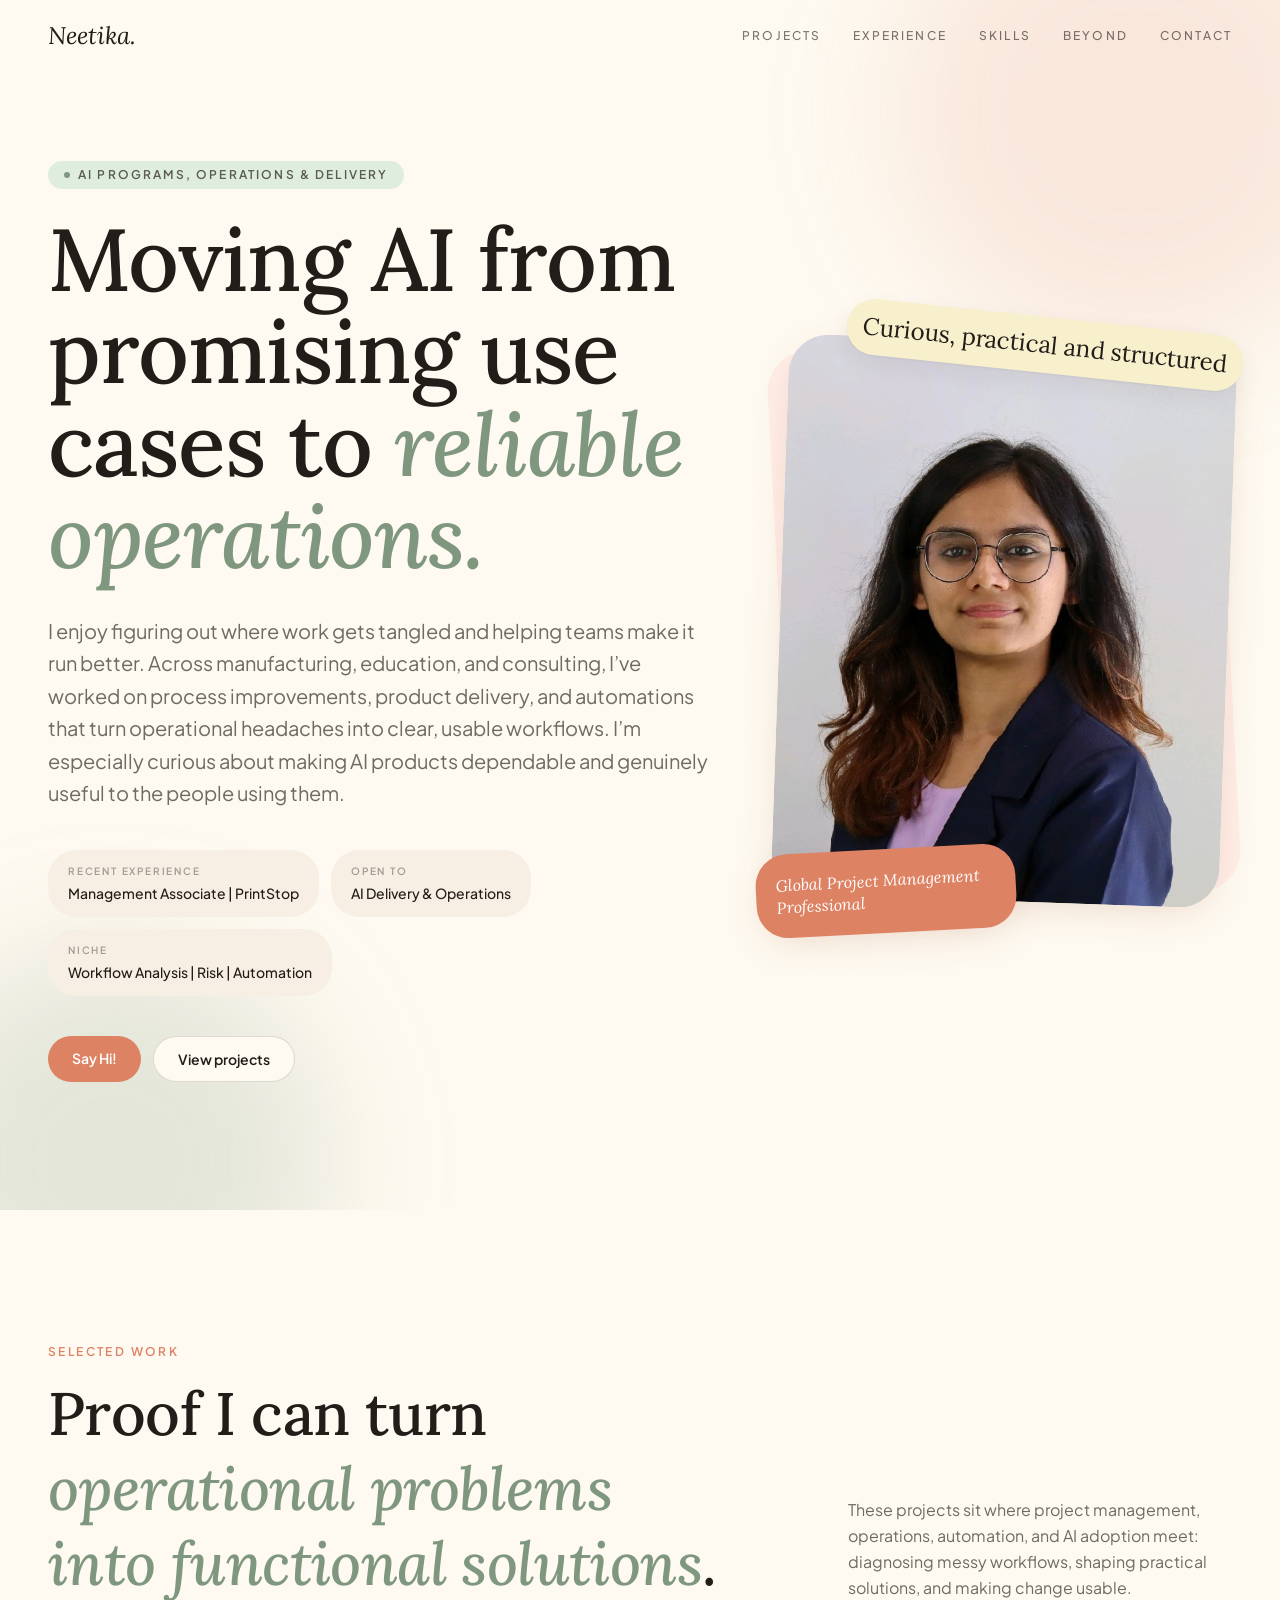
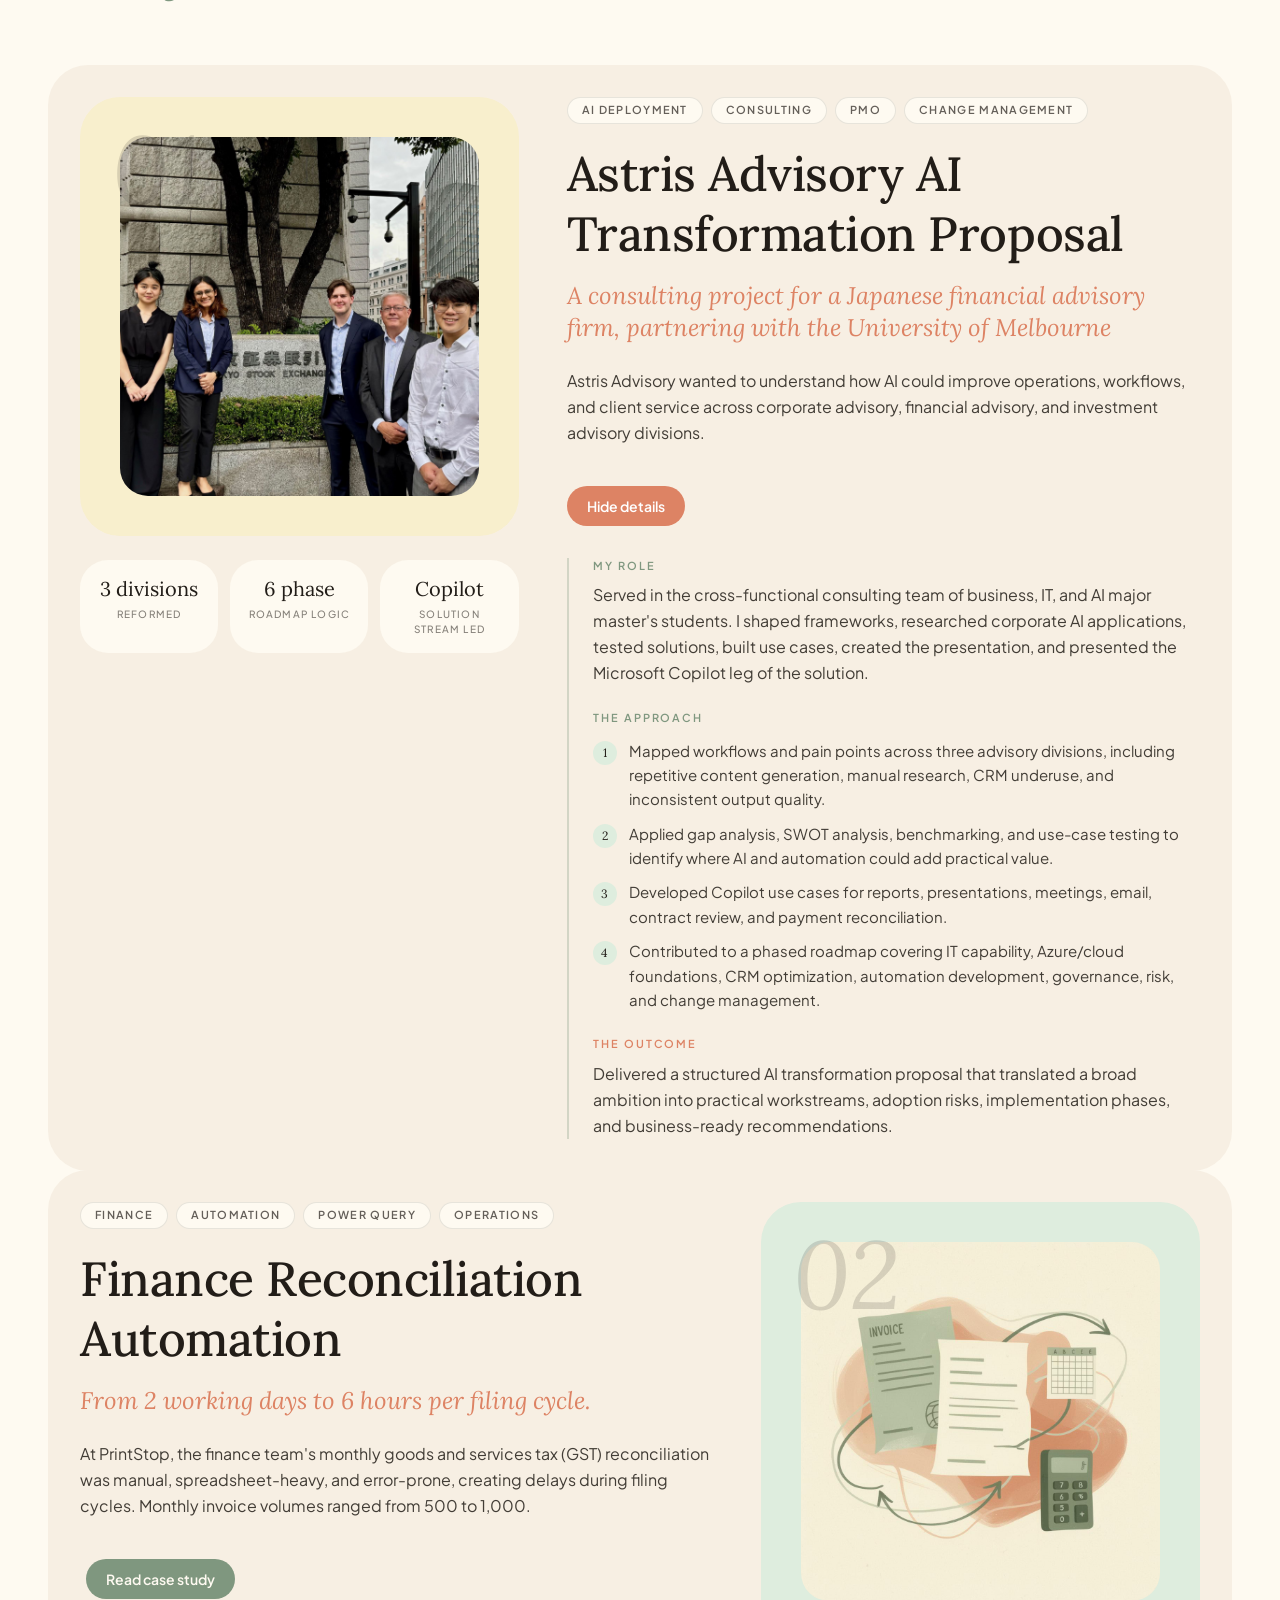
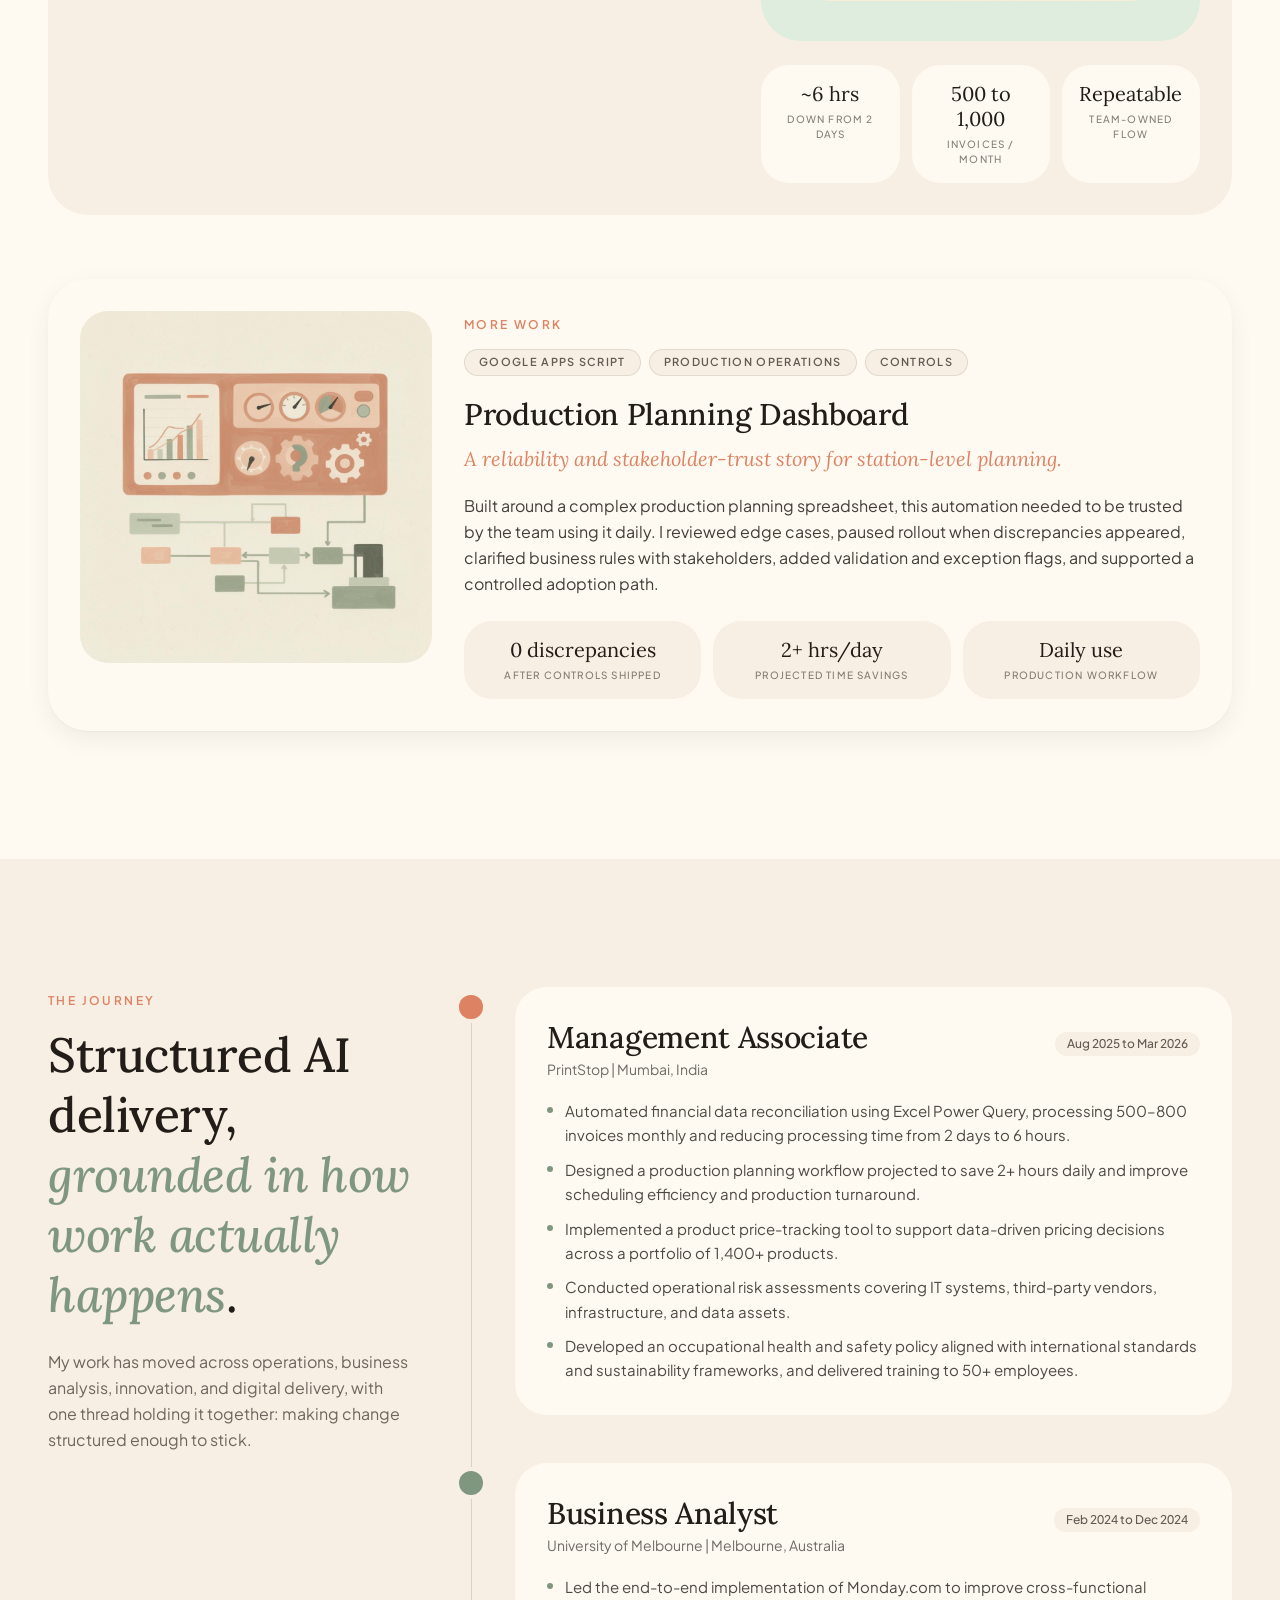
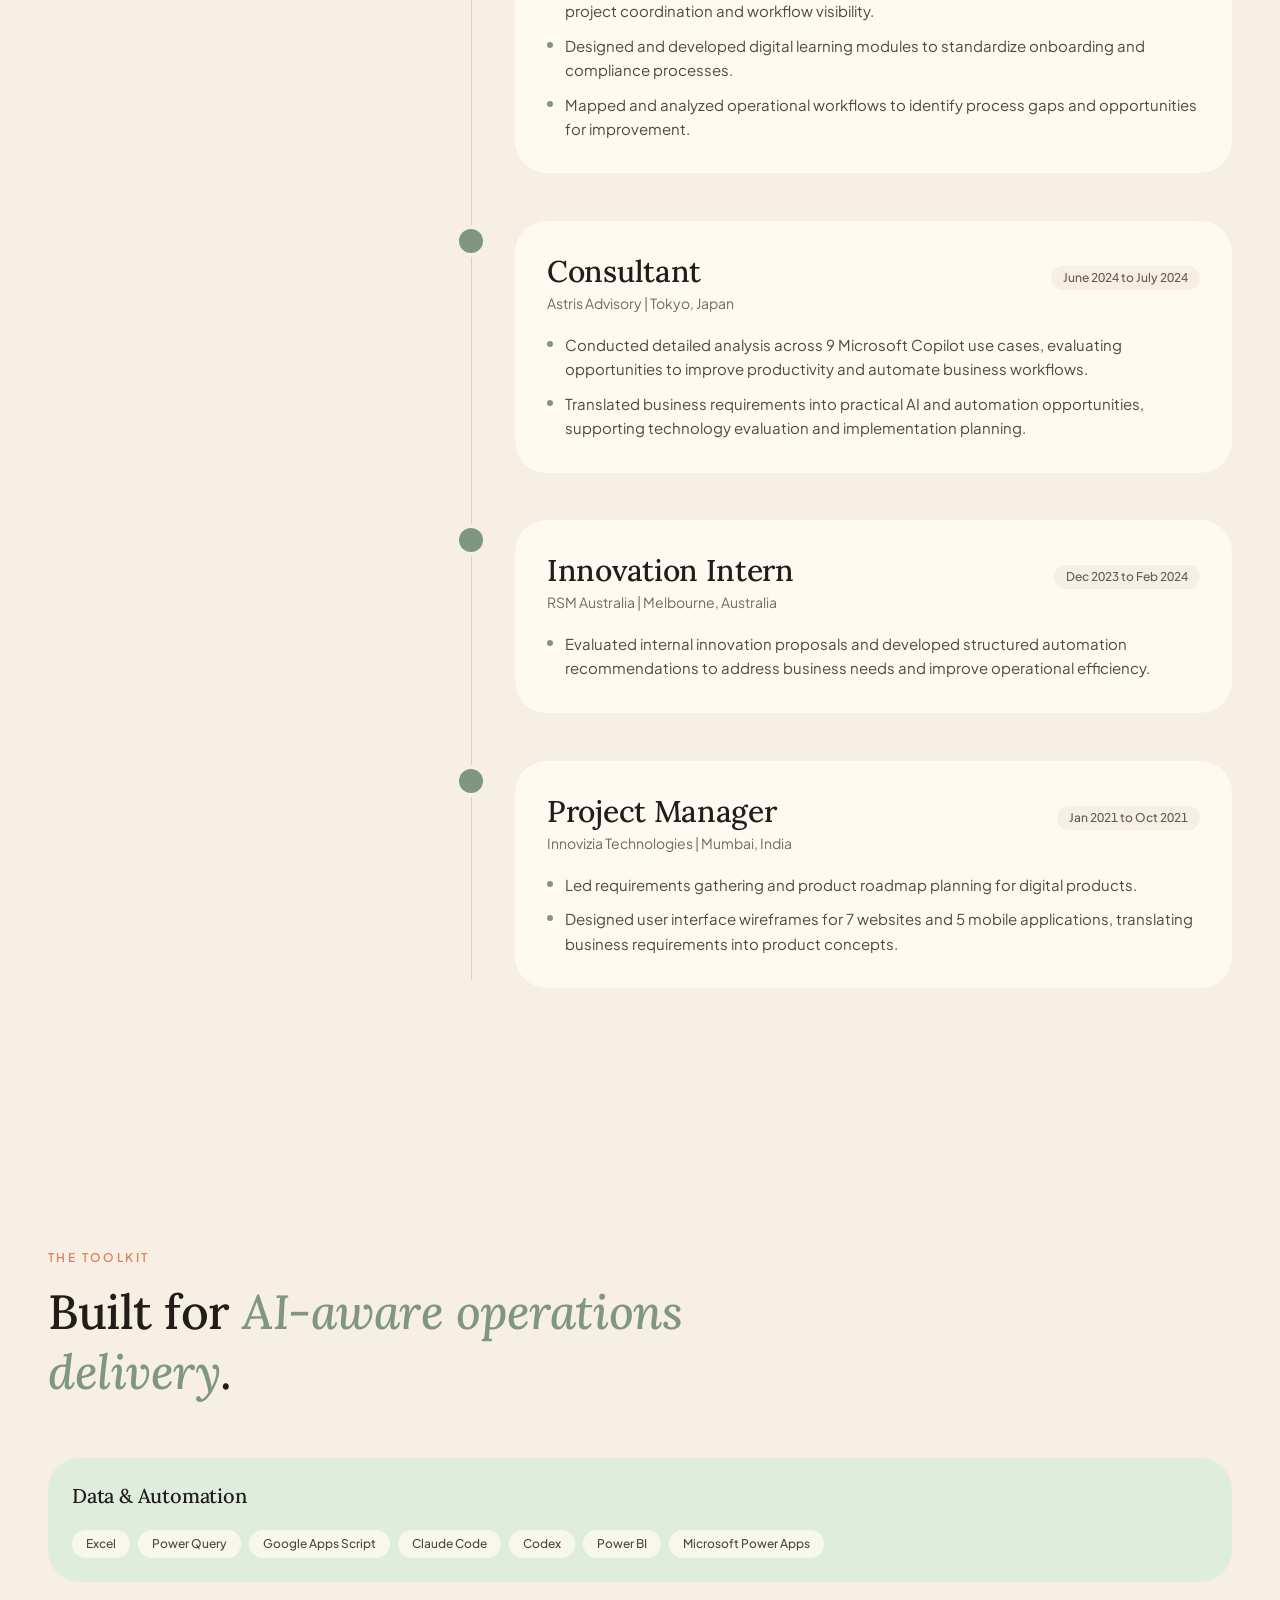
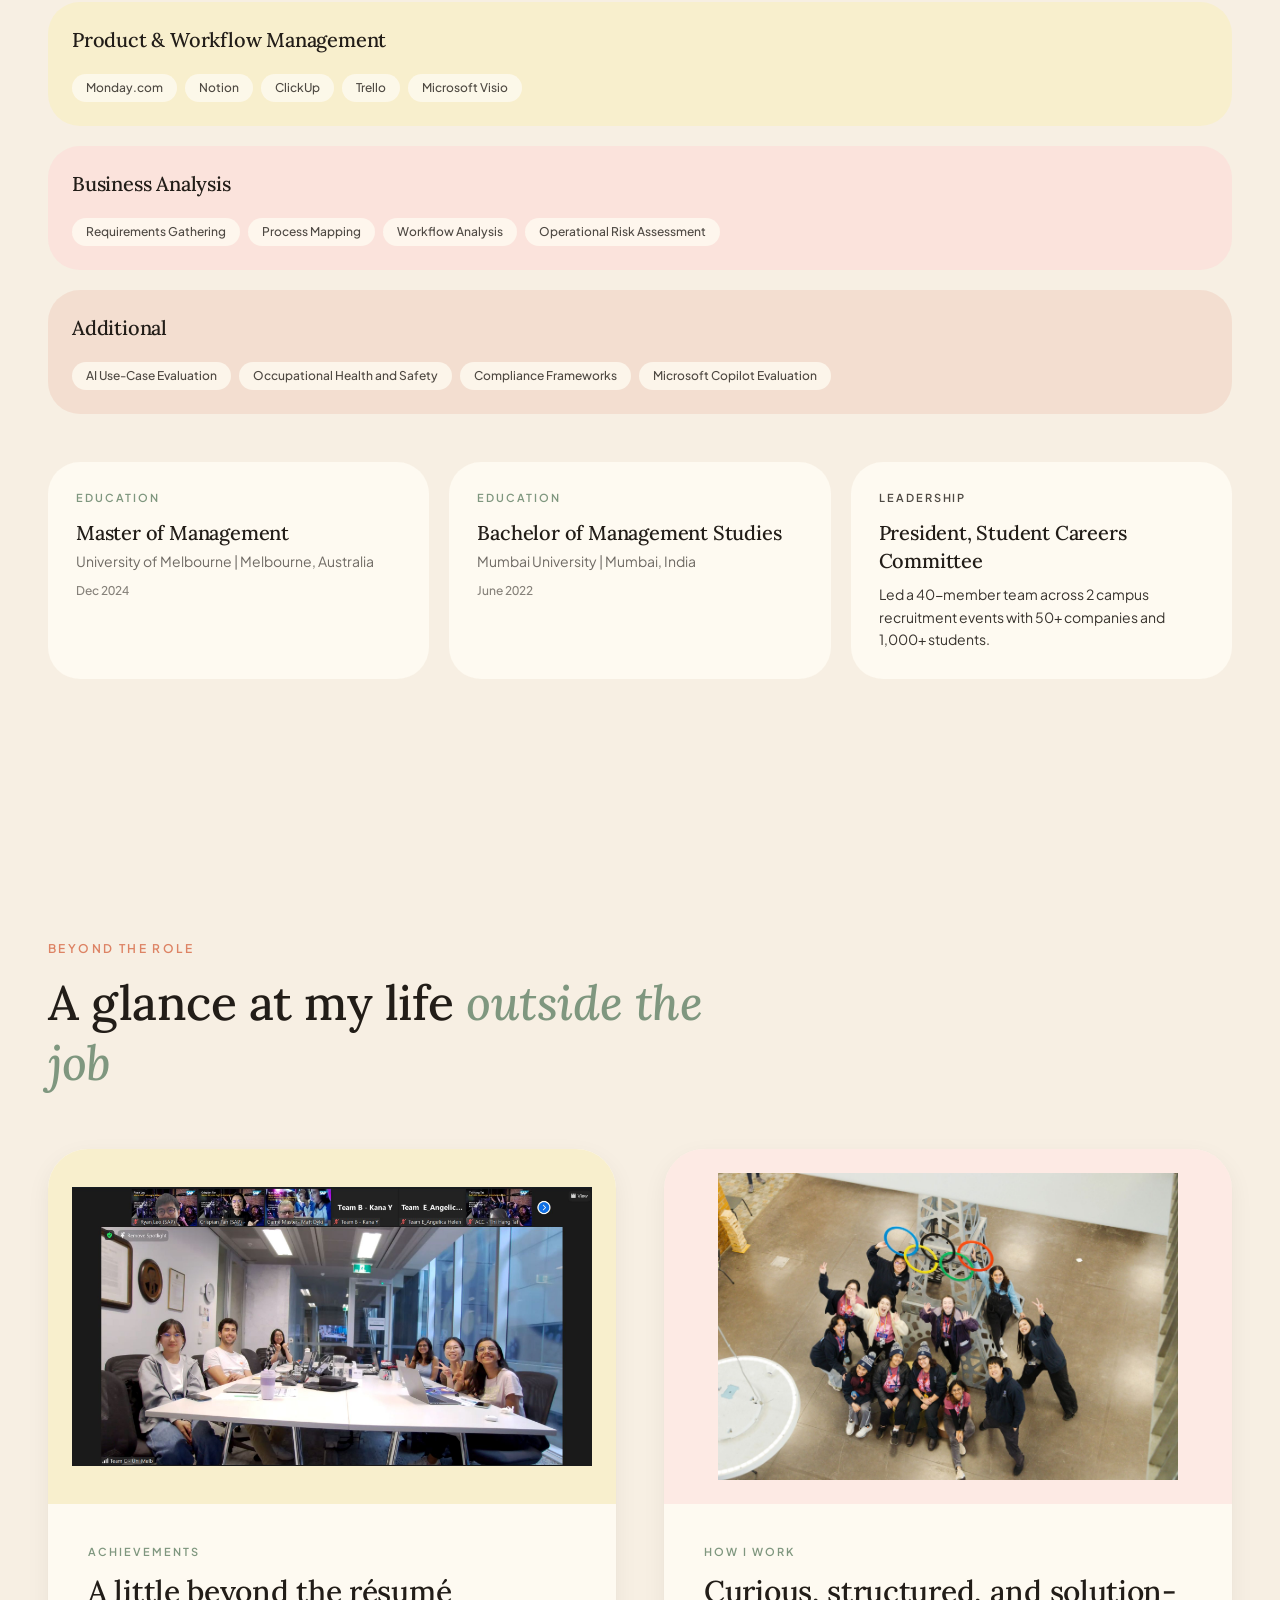
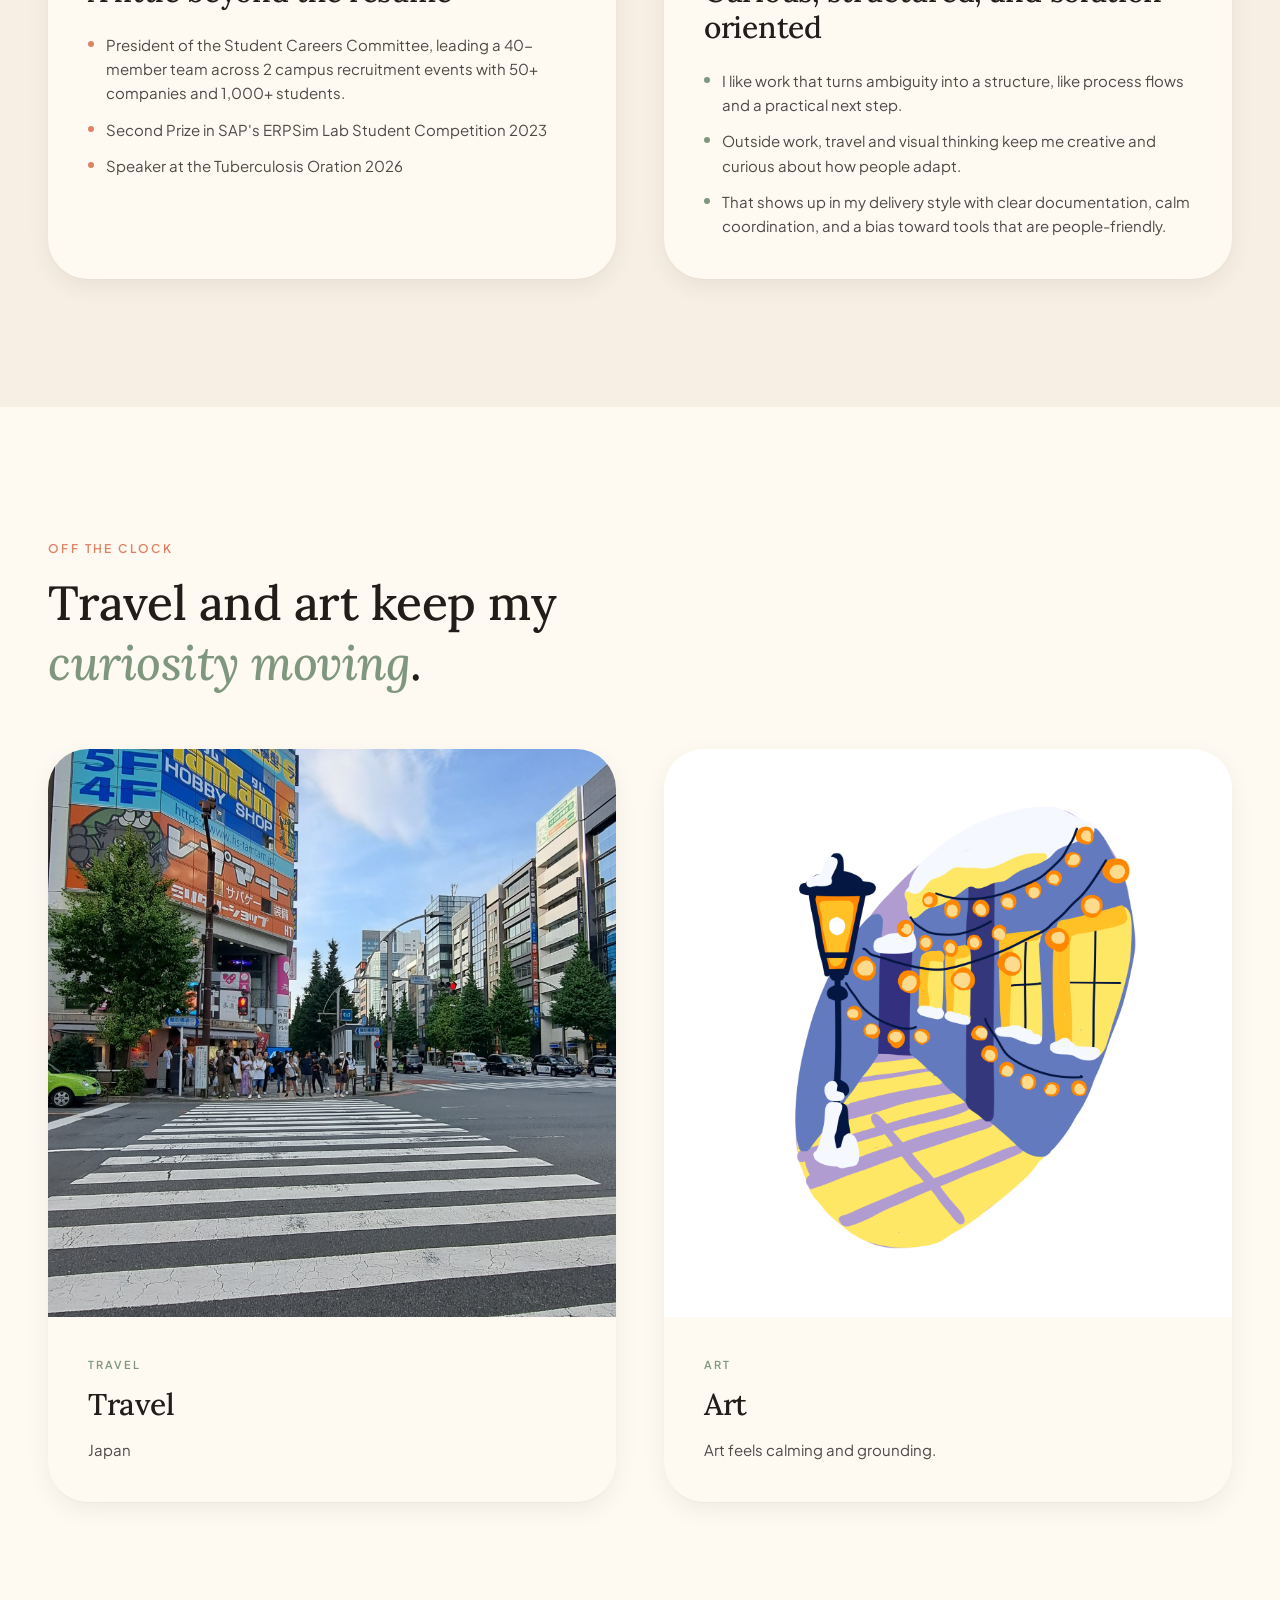
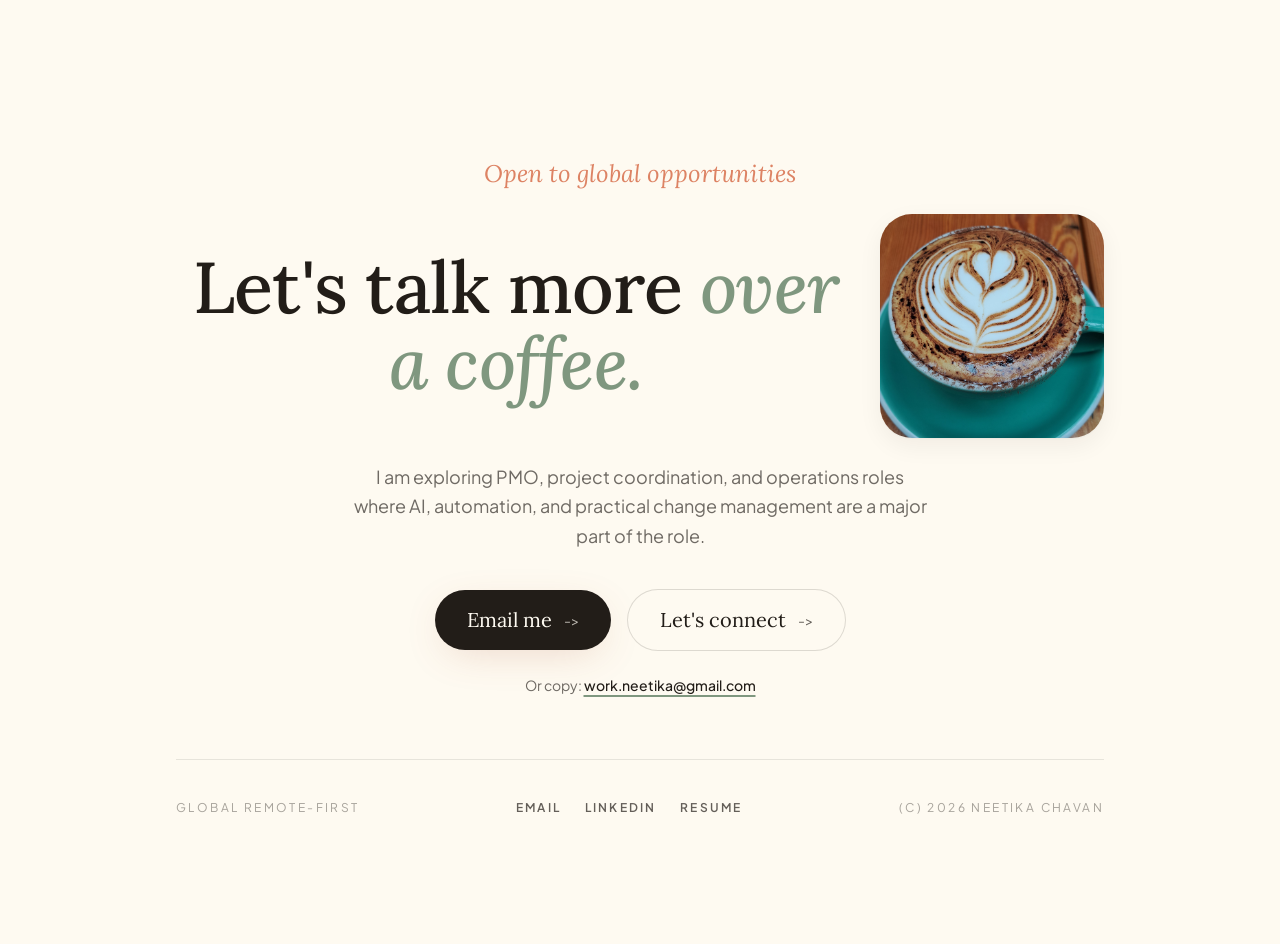
==== commit 09731938: "Polish portfolio skills cards and gallery" ====
--- a/index.html
+++ b/index.html
@@ -69,9 +69,11 @@
                 <span class="italic text-sage">reliable operations.</span>
               </h1>
               <p class="mt-8 max-w-[52ch] text-lg leading-relaxed text-ink-muted md:text-xl">
-                I bring structure to AI and operations initiatives: mapping how teams actually work,
-                surfacing risks and edge cases, and coordinating the requirements, controls, and
-                stakeholders that help new tools work reliably in practice.
+                I enjoy figuring out where work gets tangled and helping teams make it run better.
+                Across manufacturing, education, and consulting, I’ve worked on process improvements,
+                product delivery, and automations that turn operational headaches into clear, usable
+                workflows. I’m especially curious about making AI products dependable and genuinely
+                useful to the people using them.
               </p>
 
               <div class="hero-meta mt-10 flex flex-wrap gap-3">
@@ -353,13 +355,13 @@
                   <span class="mb-4 inline-block text-xs font-semibold uppercase tracking-[0.2em] text-terracotta">More work</span>
                   <div class="mb-5 flex flex-wrap gap-2">
                     <span class="rounded-full border border-ink/10 bg-paper px-3.5 py-1 text-[11px] font-semibold uppercase tracking-[0.12em] text-ink/70">Google Apps Script</span>
-                    <span class="rounded-full border border-ink/10 bg-paper px-3.5 py-1 text-[11px] font-semibold uppercase tracking-[0.12em] text-ink/70">Factory Operations</span>
+                    <span class="rounded-full border border-ink/10 bg-paper px-3.5 py-1 text-[11px] font-semibold uppercase tracking-[0.12em] text-ink/70">Production Operations</span>
                     <span class="rounded-full border border-ink/10 bg-paper px-3.5 py-1 text-[11px] font-semibold uppercase tracking-[0.12em] text-ink/70">Controls</span>
                   </div>
-                  <h3 class="font-serif text-3xl leading-tight text-ink md:text-4xl">Factory Planner Dashboard</h3>
+                  <h3 class="font-serif text-3xl leading-tight text-ink md:text-4xl">Production Planning Dashboard</h3>
                   <p class="mt-3 font-serif text-xl italic text-terracotta">A reliability and stakeholder-trust story for station-level planning.</p>
                   <p class="mt-5 text-[15px] leading-relaxed text-ink/85 md:text-base">
-                    Built around a complex factory planning spreadsheet, this automation needed to be trusted by the team using it daily.
+                    Built around a complex production planning spreadsheet, this automation needed to be trusted by the team using it daily.
                     I reviewed edge cases, paused rollout when discrepancies appeared, clarified business rules with stakeholders, added
                     validation and exception flags, and supported a controlled adoption path.
                   </p>
@@ -374,7 +376,7 @@
                     </div>
                     <div class="rounded-2xl bg-paper p-4 text-center">
                       <p class="font-serif text-lg leading-tight text-ink md:text-xl">Daily use</p>
-                      <p class="mt-1.5 text-[10px] font-medium uppercase tracking-[0.12em] text-ink/55">factory workflow</p>
+                      <p class="mt-1.5 text-[10px] font-medium uppercase tracking-[0.12em] text-ink/55">production workflow</p>
                     </div>
                   </div>
                 </div>
@@ -506,7 +508,7 @@
             </div>
 
             <div class="grid grid-cols-1 gap-5 md:grid-cols-2 xl:grid-cols-4">
-              <div data-reveal class="rounded-3xl bg-sage-soft p-7 transition-transform hover:-translate-y-1">
+              <div data-reveal class="flex flex-col rounded-3xl bg-sage-soft p-6 transition-transform hover:-translate-y-1 md:p-7">
                 <h3 class="font-serif text-xl text-ink">Data &amp; Automation</h3>
                 <div class="mt-5 flex flex-wrap gap-2">
                   <span class="rounded-full bg-canvas/80 px-3.5 py-1.5 text-xs font-medium text-ink/80">Excel</span>
@@ -518,7 +520,7 @@
                   <span class="rounded-full bg-canvas/80 px-3.5 py-1.5 text-xs font-medium text-ink/80">Microsoft Power Apps</span>
                 </div>
               </div>
-              <div data-reveal class="rounded-3xl bg-butter p-7 transition-transform hover:-translate-y-1">
+              <div data-reveal class="flex flex-col rounded-3xl bg-butter p-6 transition-transform hover:-translate-y-1 md:p-7">
                 <h3 class="font-serif text-xl text-ink">Product &amp; Workflow Management</h3>
                 <div class="mt-5 flex flex-wrap gap-2">
                   <span class="rounded-full bg-canvas/80 px-3.5 py-1.5 text-xs font-medium text-ink/80">Monday.com</span>
@@ -528,7 +530,7 @@
                   <span class="rounded-full bg-canvas/80 px-3.5 py-1.5 text-xs font-medium text-ink/80">Microsoft Visio</span>
                 </div>
               </div>
-              <div data-reveal class="rounded-3xl bg-blush/60 p-7 transition-transform hover:-translate-y-1">
+              <div data-reveal class="flex flex-col rounded-3xl bg-blush/60 p-6 transition-transform hover:-translate-y-1 md:p-7">
                 <h3 class="font-serif text-xl text-ink">Business Analysis</h3>
                 <div class="mt-5 flex flex-wrap gap-2">
                   <span class="rounded-full bg-canvas/80 px-3.5 py-1.5 text-xs font-medium text-ink/80">Requirements Gathering</span>
@@ -537,7 +539,7 @@
                   <span class="rounded-full bg-canvas/80 px-3.5 py-1.5 text-xs font-medium text-ink/80">Operational Risk Assessment</span>
                 </div>
               </div>
-              <div data-reveal class="rounded-3xl bg-terracotta/15 p-7 transition-transform hover:-translate-y-1">
+              <div data-reveal class="flex flex-col rounded-3xl bg-terracotta/15 p-6 transition-transform hover:-translate-y-1 md:p-7">
                 <h3 class="font-serif text-xl text-ink">Additional</h3>
                 <div class="mt-5 flex flex-wrap gap-2">
                   <span class="rounded-full bg-canvas/80 px-3.5 py-1.5 text-xs font-medium text-ink/80">AI Use-Case Evaluation</span>
@@ -577,7 +579,7 @@
             <div class="mb-14 max-w-2xl" data-reveal>
               <span class="mb-4 inline-block text-xs font-semibold uppercase tracking-[0.2em] text-terracotta">Beyond the role</span>
               <h2 class="font-serif text-4xl leading-tight text-ink md:text-5xl">
-                Leadership, learning, and the <em class="text-sage">human side...</em>
+                A glance at my life<em class="text-sage"> outside the job </em>
               </h2>
             </div>
 
@@ -596,7 +598,7 @@
                 </div>
                 <div class="p-8 md:p-10">
                   <p class="text-[11px] font-semibold uppercase tracking-[0.18em] text-sage">Achievements</p>
-                  <h3 class="mt-3 font-serif text-2xl text-ink md:text-3xl">Signals beyond the job title</h3>
+                  <h3 class="mt-3 font-serif text-2xl text-ink md:text-3xl">A little beyond the résumé</h3>
                   <ul class="mt-6 space-y-3">
                     <li class="flex gap-3 text-[15px] leading-relaxed text-ink/80"><span class="mt-2 size-1.5 shrink-0 rounded-full bg-terracotta"></span><span>President of the Student Careers Committee, leading a 40-member team across 2 campus recruitment events with 50+ companies and 1,000+ students.</span></li>
                     <li class="flex gap-3 text-[15px] leading-relaxed text-ink/80"><span class="mt-2 size-1.5 shrink-0 rounded-full bg-terracotta"></span><span>Second Prize in SAP's ERPSim Lab Student Competition 2023</span></li>
@@ -618,11 +620,11 @@
                 </div>
                 <div class="p-8 md:p-10">
                   <p class="text-[11px] font-semibold uppercase tracking-[0.18em] text-sage">How I work</p>
-                  <h3 class="mt-3 font-serif text-2xl text-ink md:text-3xl">Curious, structured, and adoption-minded</h3>
+                  <h3 class="mt-3 font-serif text-2xl text-ink md:text-3xl">Curious, structured, and solution-oriented</h3>
                   <ul class="mt-6 space-y-3">
-                    <li class="flex gap-3 text-[15px] leading-relaxed text-ink/80"><span class="mt-2 size-1.5 shrink-0 rounded-full bg-sage"></span><span>I like work that turns ambiguity into a map: Process flows and the practical next step.</span></li>
+                    <li class="flex gap-3 text-[15px] leading-relaxed text-ink/80"><span class="mt-2 size-1.5 shrink-0 rounded-full bg-sage"></span><span>I like work that turns ambiguity into a structure, like process flows and a practical next step.</span></li>
                     <li class="flex gap-3 text-[15px] leading-relaxed text-ink/80"><span class="mt-2 size-1.5 shrink-0 rounded-full bg-sage"></span><span>Outside work, travel and visual thinking keep me creative and curious about how people adapt.</span></li>
-                    <li class="flex gap-3 text-[15px] leading-relaxed text-ink/80"><span class="mt-2 size-1.5 shrink-0 rounded-full bg-sage"></span><span>That shows up in my delivery style: clear documentation, calm coordination, and a bias toward tools that are people-friendly.</span></li>
+                    <li class="flex gap-3 text-[15px] leading-relaxed text-ink/80"><span class="mt-2 size-1.5 shrink-0 rounded-full bg-sage"></span><span>That shows up in my delivery style with clear documentation, calm coordination, and a bias toward tools that are people-friendly.</span></li>
                   </ul>
                 </div>
               </article>
@@ -641,7 +643,7 @@
 
             <div class="grid grid-cols-1 gap-8 lg:grid-cols-2 lg:gap-12">
               <article data-reveal class="overflow-hidden rounded-[2.5rem] bg-canvas shadow-soft">
-                <div class="aspect-[16/10] overflow-hidden bg-sage-soft">
+                <div class="aspect-square overflow-hidden bg-sage-soft">
                   <img
                     data-gallery="travel"
                     src="./assets/japan.jpg"
@@ -655,14 +657,14 @@
                 <div class="p-8 md:p-10">
                   <p class="text-[11px] font-semibold uppercase tracking-[0.18em] text-sage">Travel</p>
                   <h3 class="mt-3 font-serif text-2xl text-ink md:text-3xl">Travel</h3>
-                  <p class="mt-4 text-[15px] leading-relaxed text-ink/80">
-                    Travel feels stimulating and exciting.
+                  <p data-gallery-caption="travel" class="mt-4 text-[15px] leading-relaxed text-ink/80">
+                    Japan
                   </p>
                 </div>
               </article>
 
               <article data-reveal class="overflow-hidden rounded-[2.5rem] bg-canvas shadow-soft">
-                <div class="aspect-[16/10] overflow-hidden bg-blush/50">
+                <div class="aspect-square overflow-hidden bg-blush/50">
                   <img
                     data-gallery="art"
                     src="./assets/Art 1.png"
@@ -687,10 +689,10 @@
 
         <section id="contact" class="relative py-24 md:py-32">
           <div class="mx-auto max-w-5xl px-6 text-center md:px-12">
-            <span data-reveal class="mb-6 inline-block font-serif text-2xl italic text-terracotta">Open to global remote-first opportunities</span>
+            <span data-reveal class="mb-6 inline-block font-serif text-2xl italic text-terracotta">Open to global opportunities</span>
             <div data-reveal class="mx-auto flex max-w-4xl flex-col items-center justify-center gap-6 md:flex-row">
               <h2 class="font-serif text-5xl leading-[1.05] text-ink md:text-7xl">
-                Let's talk about <span class="italic text-sage">more over a coffee.</span>
+                Let's talk more <span class="italic text-sage"> over a coffee.</span>
               </h2>
               <img
                 src="./assets/coffee.jpg"
@@ -703,7 +705,7 @@
             </div>
             <p data-reveal class="mx-auto mt-6 max-w-xl text-lg leading-relaxed text-ink-muted">
               I am exploring PMO, project coordination, and operations roles where AI,
-              automation, and practical change management are part of the work.
+              automation, and practical change management are a major part of the role.
             </p>
 
             <div data-reveal class="mt-10 flex flex-col items-center justify-center gap-4 sm:flex-row">
